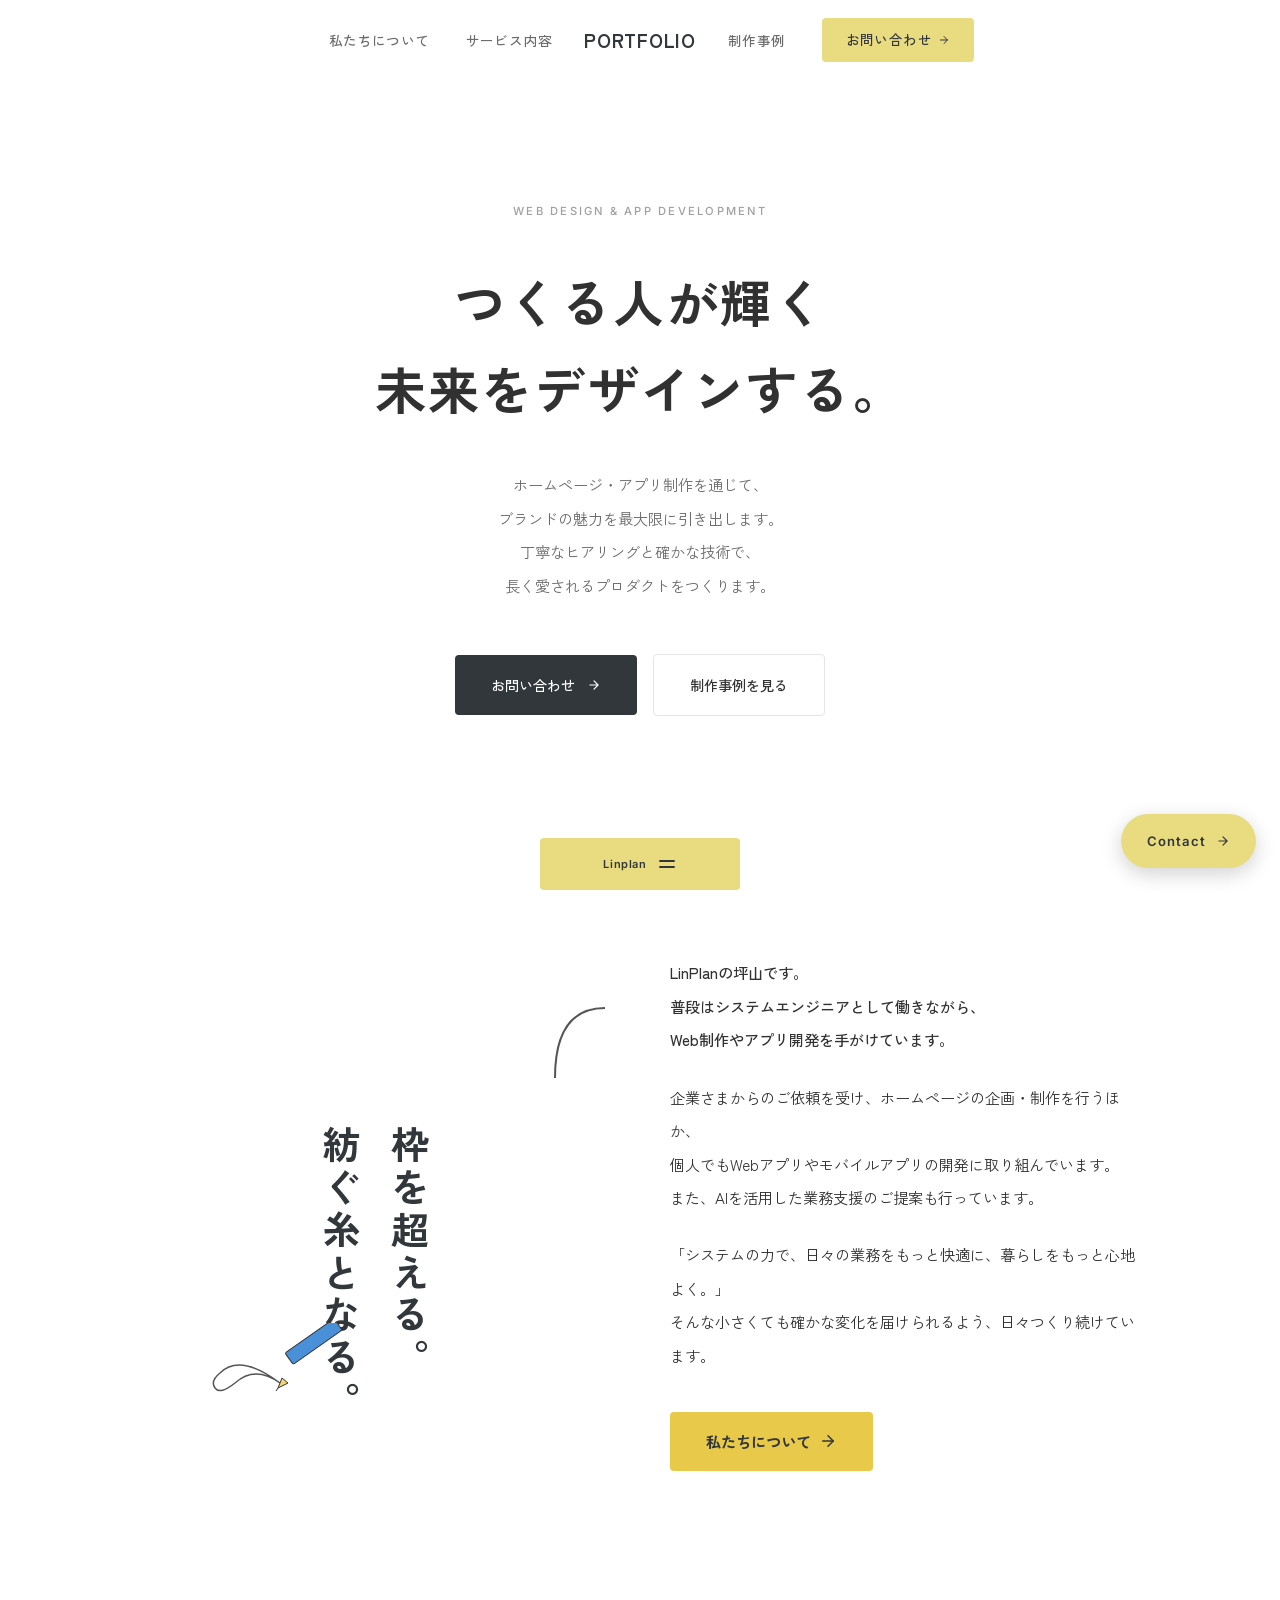
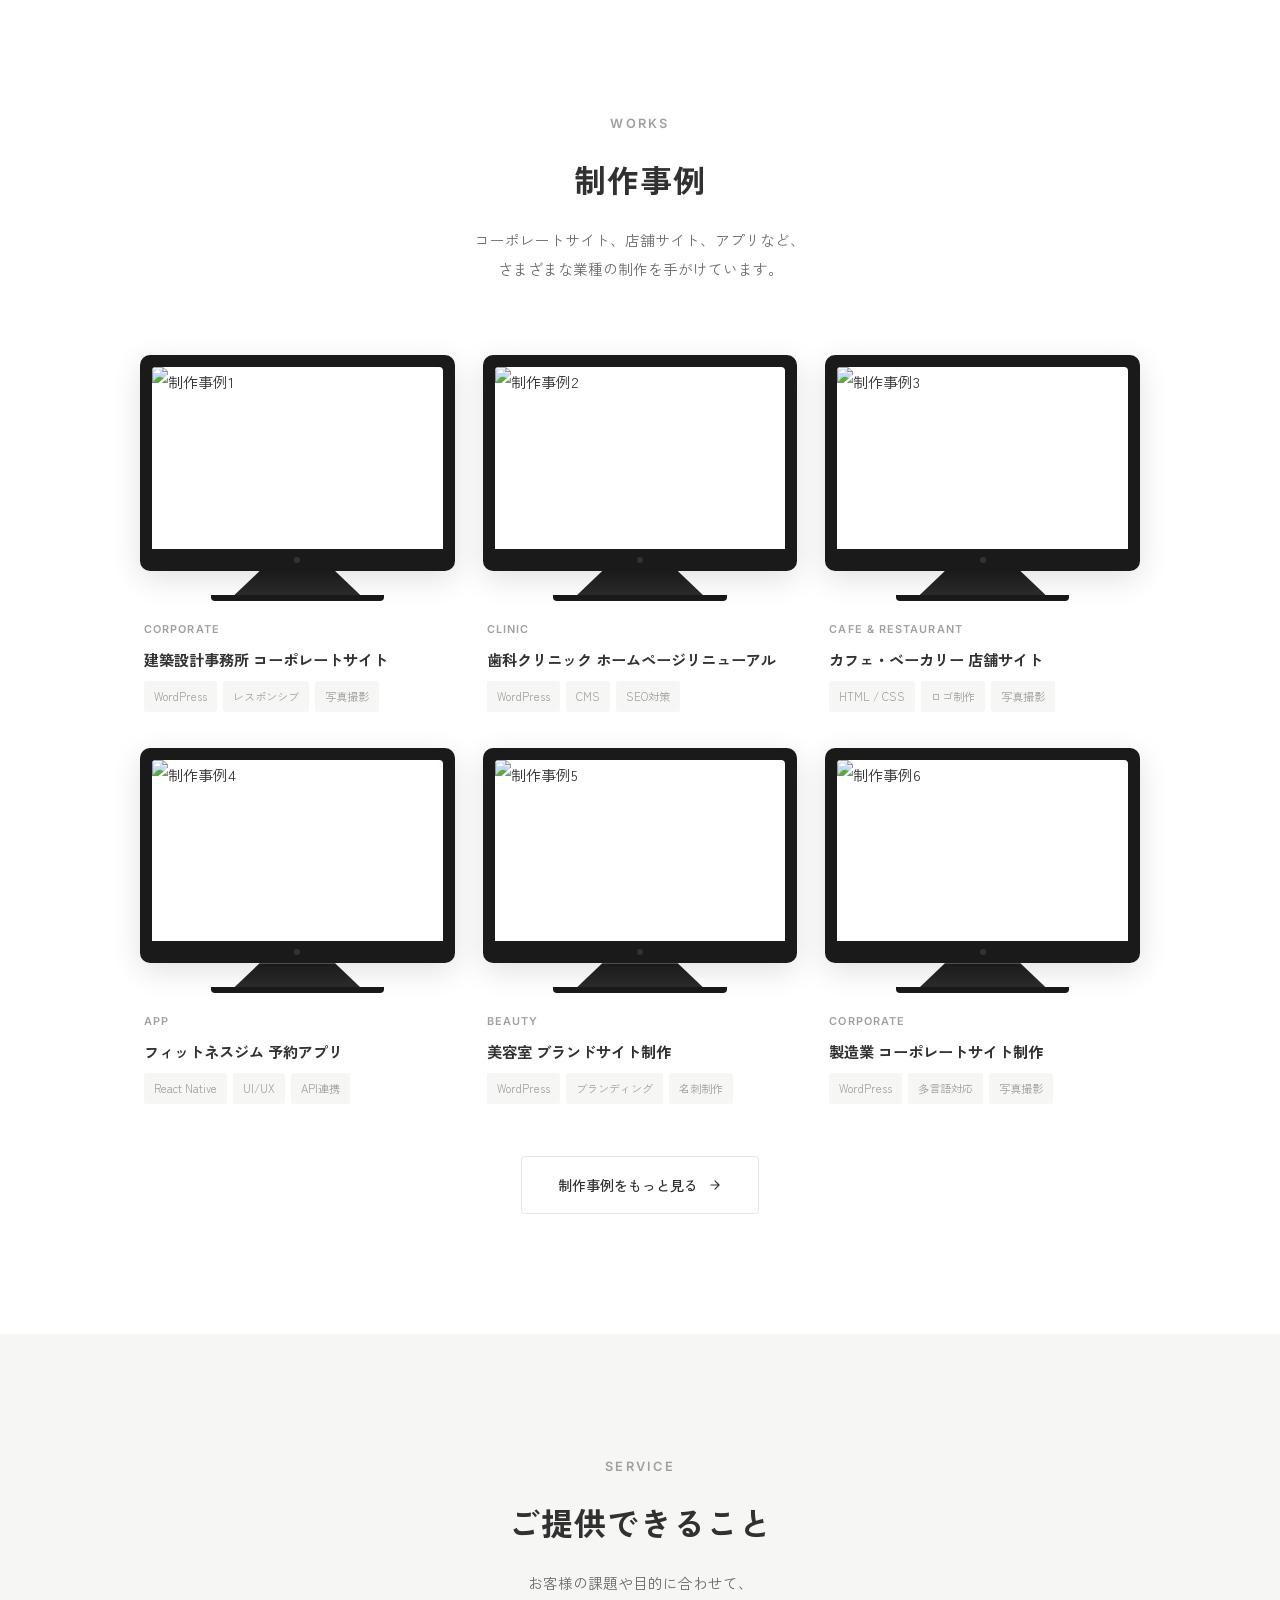
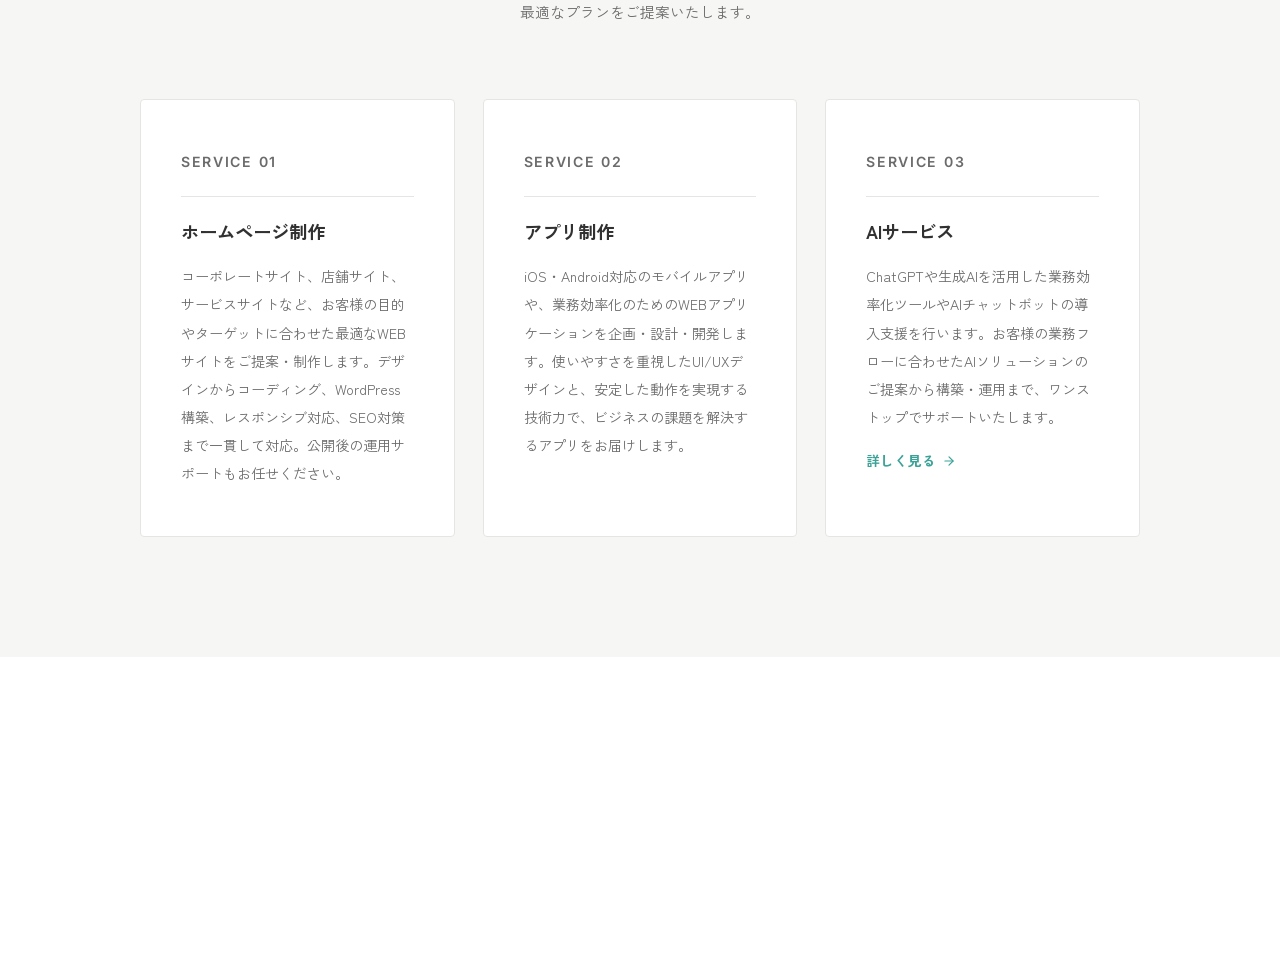
==== index.html @ 38e60b11 "Contactセクション関連修正" ====
<!DOCTYPE html>
<html lang="ja">
<head>
<meta charset="UTF-8">
<meta name="viewport" content="width=device-width, initial-scale=1.0">
<title>PORTFOLIO | ホームページ・アプリ制作</title>

<meta name="description" content="ホームページ・アプリ制作を通じて、ブランドの魅力を最大限に引き出します。丁寧なヒアリングと確かなデザインで、長く愛されるサイトをつくります。">
<meta name="keywords" content="ホームページ制作, アプリ制作, WEBデザイン, WordPress, コーポレートサイト, レスポンシブ, SEO対策">
<meta name="author" content="Your Name">
<meta name="robots" content="index, follow">
<link rel="canonical" href="https://example.com/">

<meta property="og:type" content="website">
<meta property="og:title" content="PORTFOLIO | ホームページ・アプリ制作">
<meta property="og:description" content="丁寧なヒアリングと確かなデザインで、長く愛されるサイトをつくります。">
<meta property="og:url" content="https://example.com/">
<meta property="og:site_name" content="PORTFOLIO">
<meta property="og:locale" content="ja_JP">

<meta name="twitter:card" content="summary_large_image">
<meta name="twitter:title" content="PORTFOLIO | ホームページ・アプリ制作">
<meta name="twitter:description" content="丁寧なヒアリングと確かなデザインで、長く愛されるサイトをつくります。">

<link rel="preconnect" href="https://fonts.googleapis.com">
<link rel="preconnect" href="https://fonts.gstatic.com" crossorigin>
<link href="https://fonts.googleapis.com/css2?family=Zen+Kaku+Gothic+New:wght@300;400;500;700&family=Noto+Sans+JP:wght@300;400;500;700&family=Inter:wght@300;400;500;600&display=swap" rel="stylesheet">

<script type="application/ld+json">
{
  "@context": "https://schema.org",
  "@type": "ProfessionalService",
  "name": "PORTFOLIO",
  "description": "ホームページ・アプリ制作を通じて、ブランドの魅力を最大限に引き出します。",
  "url": "https://example.com/",
  "address": { "@type": "PostalAddress", "addressLocality": "渋谷区", "addressRegion": "東京都", "addressCountry": "JP" },
  "serviceType": ["ホームページ制作", "アプリ制作", "WEBデザイン", "WordPress構築", "SEO対策"],
  "areaServed": "JP"
}
</script>

<style>
  :root {
    --white: #ffffff;
    --bg: #ffffff;
    --bg-gray: #f6f6f4;
    --text: #313131;
    --text-light: #6b6b6b;
    --text-muted: #a0a0a0;
    --dark: #32373c;
    --accent: #3ba297;
    --border: #e5e5e3;
    --font: 'Zen Kaku Gothic New', "游ゴシック", "Yu Gothic", "游ゴシック体", "YuGothic", "ヒラギノ角ゴ Pro W3", "Hiragino Kaku Gothic Pro", "メイリオ", "Meiryo", "ＭＳ Ｐゴシック", "MS PGothic", Arial, serif;
    --font-en: 'Inter', sans-serif;
    --ease: cubic-bezier(0.16, 1, 0.3, 1);
    --container: 1080px;
  }

  *, *::before, *::after { margin: 0; padding: 0; box-sizing: border-box; }
  html { scroll-behavior: smooth; -webkit-font-smoothing: antialiased; }
  body { font-family: var(--font); background: var(--bg); color: var(--text); line-height: 2; font-weight: 400; font-size: 15px; overflow-x: hidden; }
  img { max-width: 100%; display: block; }
  a { color: inherit; text-decoration: none; }
  ::selection { background: var(--dark); color: #fff; }

  .container { max-width: var(--container); margin: 0 auto; padding: 0 40px; }

  /* ============ NAV (bluefarm: centered logo) ============ */
  .nav {
    position: fixed; top: 0; left: 0; right: 0; z-index: 100;
    background: rgba(255,255,255,0);
    transition: background .4s var(--ease), box-shadow .4s var(--ease);
  }
  .nav.scrolled {
    background: rgba(255,255,255,0.95);
    backdrop-filter: blur(10px);
    box-shadow: 0 1px 0 var(--border);
  }
  .nav-inner {
    max-width: var(--container);
    margin: 0 auto; padding: 0 40px;
    height: 80px;
    display: grid; grid-template-columns: 1fr auto 1fr;
    align-items: center;
  }
  .nav-links-left, .nav-links-right {
    list-style: none; display: flex; align-items: center; gap: 36px;
  }
  .nav-links-left { justify-content: flex-end; }
  .nav-links-right { justify-content: flex-start; }
  .nav-links-left a, .nav-links-right a {
    font-size: .85rem; font-weight: 500; color: var(--text-light);
    letter-spacing: .03em; transition: color .3s;
  }
  .nav-links-left a:hover, .nav-links-right a:hover { color: var(--text); }
  .nav-logo {
    font-weight: 700; font-size: 1.2rem; letter-spacing: .04em;
    text-align: center; padding: 0 32px; color: var(--dark);
  }
  .nav-contact-link {
    display: inline-flex; align-items: center; gap: 6px;
    padding: 8px 24px;
    background: #E8DB80;
    color: var(--dark) !important;
    border-radius: 4px;
    font-size: .82rem; font-weight: 500;
    transition: opacity .3s;
  }
  .nav-contact-link:hover { opacity: .8; color: var(--dark) !important; }

  .hamburger { display: none; width: 28px; height: 20px; position: relative; cursor: pointer; background: none; border: none; }
  .hamburger span { position: absolute; left: 0; right: 0; height: 2px; background: var(--text); border-radius: 2px; transition: all .3s var(--ease); }
  .hamburger span:nth-child(1) { top: 2px; }
  .hamburger span:nth-child(2) { top: 50%; transform: translateY(-50%); }
  .hamburger span:nth-child(3) { bottom: 2px; }

  .mobile-menu {
    position: fixed; inset: 0; background: rgba(255,255,255,0.98);
    backdrop-filter: blur(10px);
    z-index: 150; display: flex; align-items: center; justify-content: center;
    opacity: 0; pointer-events: none; transition: opacity .35s var(--ease);
  }
  .mobile-menu.open { opacity: 1; pointer-events: all; }
  .mobile-menu ul { list-style: none; text-align: center; display: flex; flex-direction: column; gap: 28px; }
  .mobile-menu a { font-size: 1.1rem; font-weight: 500; color: var(--text); letter-spacing: .03em; }
  .mobile-menu-close { position: absolute; top: 22px; right: 28px; background: none; border: none; font-size: 2rem; color: var(--text); cursor: pointer; }

  /* ============ HERO (bluefarm: large, centered, minimal) ============ */
  .hero {
    padding: 200px 0 120px;
    text-align: center;
    position: relative;
  }
  .hero-en {
    font-family: var(--font-en);
    font-size: .7rem;
    font-weight: 500;
    letter-spacing: .2em;
    text-transform: uppercase;
    color: var(--text-muted);
    margin-bottom: 36px;
  }
  .hero-title {
    font-size: clamp(2rem, 4.5vw, 3.2rem);
    font-weight: 700;
    line-height: 1.7;
    letter-spacing: .04em;
    margin-bottom: 36px;
  }
  .hero-sub {
    font-size: .95rem;
    line-height: 2.2;
    color: var(--text-light);
    max-width: 520px;
    margin: 0 auto 52px;
  }
  .hero-actions { display: flex; align-items: center; justify-content: center; gap: 16px; flex-wrap: wrap; }

  /* ============ BUTTONS (bluefarm: dark, square, arrow) ============ */
  .btn-dark {
    display: inline-flex; align-items: center; gap: 12px;
    padding: 16px 36px;
    background: var(--dark);
    color: #fff;
    border-radius: 4px;
    font-size: .88rem; font-weight: 500;
    transition: opacity .3s, transform .3s;
  }
  .btn-dark:hover { opacity: .85; transform: translateY(-1px); }
  .btn-dark svg { width: 14px; height: 14px; transition: transform .3s; }
  .btn-dark:hover svg { transform: translateX(3px); }
  .btn-outline {
    display: inline-flex; align-items: center; gap: 12px;
    padding: 16px 36px;
    background: transparent;
    border: 1px solid var(--border);
    color: var(--text);
    border-radius: 4px;
    font-size: .88rem; font-weight: 500;
    transition: border-color .3s, color .3s;
  }
  .btn-outline:hover { border-color: var(--text); }

  /* ============ NUMBERS ============ */
  .numbers {
    padding: 56px 0;
    border-top: 1px solid var(--border);
    border-bottom: 1px solid var(--border);
  }
  .numbers-inner {
    display: grid; grid-template-columns: repeat(3, 1fr);
    text-align: center; gap: 20px;
  }
  .number-item strong {
    display: block;
    font-size: 2.6rem; font-weight: 700;
    color: var(--dark);
    line-height: 1.2;
    font-family: var(--font-en);
  }
  .number-item span {
    font-size: .82rem; color: var(--text-muted);
    margin-top: 6px; display: block;
  }

  /* ============ SECTION COMMON (bluefarm: large en label) ============ */
  .section { padding: 120px 0; }
  .section-gray { background: var(--bg-gray); }
  .section-head { margin-bottom: 72px; }
  .section-head--center { text-align: center; }
  .section-en {
    font-family: var(--font-en);
    font-size: clamp(.7rem, 1.2vw, .8rem);
    font-weight: 600;
    letter-spacing: .18em;
    text-transform: uppercase;
    color: var(--text-muted);
    margin-bottom: 16px;
  }
  .section-title {
    font-size: clamp(1.5rem, 3vw, 2rem);
    font-weight: 700;
    line-height: 1.7;
    letter-spacing: .03em;
  }
  .section-desc {
    margin-top: 18px;
    color: var(--text-light);
    font-size: .92rem;
    line-height: 2;
    max-width: 540px;
  }
  .section-head--center .section-desc { margin-left: auto; margin-right: auto; }

  /* ============ ABOUT (bluefarm style) ============ */
  .about-grid {
    display: grid;
    grid-template-columns: 1fr 1fr;
    gap: 60px;
    align-items: center;
  }
  .about-visual {
    position: relative;
    display: flex;
    align-items: flex-end;
    justify-content: center;
    min-height: 420px;
  }
  .about-vertical-text {
    writing-mode: vertical-rl;
    font-size: 2.4rem;
    font-weight: 700;
    line-height: 1.8;
    letter-spacing: .12em;
    color: var(--dark);
  }
  .about-pencil-img {
    position: absolute;
    bottom: 20px;
    left: 60px;
    width: 160px;
    height: auto;
  }
  .about-bracket {
    position: absolute;
    top: 0;
    right: 0;
    width: 60px;
    height: 80px;
  }
  .about-text-block {}
  .about-text-block p {
    font-size: .95rem;
    line-height: 2.2;
    color: var(--text);
    margin-bottom: 24px;
  }
  .about-text-block p:first-child {
    font-weight: 500;
  }
  .about-btn {
    display: inline-flex;
    align-items: center;
    gap: 8px;
    margin-top: 16px;
    padding: 14px 36px;
    background: #e8c94a;
    color: var(--dark);
    font-size: .95rem;
    font-weight: 600;
    border-radius: 4px;
    text-decoration: none;
    transition: opacity .3s;
  }
  .about-btn:hover { opacity: .8; }
  .about-btn svg { transition: transform .3s; }
  .about-btn:hover svg { transform: translateX(4px); }
  @media (max-width: 768px) {
    .about-grid {
      grid-template-columns: 1fr;
      gap: 40px;
    }
    .about-visual {
      min-height: 320px;
      justify-content: center;
    }
    .about-vertical-text {
      font-size: 1.8rem;
    }
  }

  /* ============ SERVICE (bluefarm: 3-col, minimal card) ============ */
  .service-grid {
    display: grid;
    grid-template-columns: repeat(3, 1fr);
    gap: 28px;
  }
  .service-card {
    background: var(--white);
    border: 1px solid var(--border);
    border-radius: 4px;
    padding: 48px 40px;
    transition: transform .4s var(--ease), box-shadow .4s var(--ease);
  }
  .service-card:hover {
    transform: translateY(-4px);
    box-shadow: 0 12px 36px rgba(0,0,0,.05);
  }
  .service-num {
    font-family: var(--font-en);
    font-size: .7rem;
    font-weight: 600;
    letter-spacing: .12em;
    color: var(--text-muted);
    margin-bottom: 20px;
    padding-bottom: 20px;
    border-bottom: 1px solid var(--border);
  }
  .service-card h3 {
    font-size: 1.15rem;
    font-weight: 700;
    margin-bottom: 16px;
    line-height: 1.6;
  }
  .service-card p {
    font-size: .88rem;
    line-height: 2;
    color: var(--text-light);
  }

  /* ============ WORKS (monitor style) ============ */
  .works-grid {
    display: grid;
    grid-template-columns: repeat(3, 1fr);
    gap: 36px 28px;
  }
  .work-card {
    cursor: pointer;
    transition: transform .5s var(--ease);
  }
  .work-card:hover {
    transform: translateY(-4px);
  }

  /* --- Monitor Frame --- */
  .monitor {
    position: relative;
    background: #1a1a1a;
    border-radius: 10px;
    padding: 12px 12px 0 12px;
    box-shadow: 0 8px 30px rgba(0,0,0,.12);
  }
  .monitor-screen {
    width: 100%;
    aspect-ratio: 16/10;
    overflow-y: auto;
    overflow-x: hidden;
    background: #fff;
    border-radius: 4px 4px 0 0;
  }
  .monitor-screen::-webkit-scrollbar {
    width: 5px;
  }
  .monitor-screen::-webkit-scrollbar-track {
    background: #f1f1f1;
  }
  .monitor-screen::-webkit-scrollbar-thumb {
    background: #ccc;
    border-radius: 3px;
  }
  .monitor-screen::-webkit-scrollbar-thumb:hover {
    background: #aaa;
  }
  .monitor-screen img {
    width: 100%;
    display: block;
  }
  .monitor-chin {
    height: 22px;
    display: flex;
    align-items: center;
    justify-content: center;
  }
  .monitor-chin-dot {
    width: 6px;
    height: 6px;
    border-radius: 50%;
    background: #333;
  }
  .monitor-stand {
    width: 40%;
    height: 24px;
    margin: 0 auto;
    background: linear-gradient(to bottom, #1a1a1a, #2a2a2a);
    clip-path: polygon(20% 0%, 80% 0%, 100% 100%, 0% 100%);
  }
  .monitor-base {
    width: 55%;
    height: 6px;
    margin: 0 auto;
    background: #1a1a1a;
    border-radius: 0 0 4px 4px;
  }

  /* --- Work Info (below monitor) --- */
  .work-info { padding: 18px 4px 0; }
  .work-category {
    font-size: .68rem; font-weight: 600;
    color: var(--text-muted);
    text-transform: uppercase;
    letter-spacing: .1em;
    margin-bottom: 6px;
    font-family: var(--font-en);
  }
  .work-name {
    font-size: .95rem;
    font-weight: 700;
    line-height: 1.6;
    margin-bottom: 10px;
  }
  .work-tags { display: flex; flex-wrap: wrap; gap: 6px; }
  .work-tag {
    font-size: .7rem;
    color: var(--text-muted);
    background: var(--bg-gray);
    padding: 4px 10px;
    border-radius: 3px;
  }
  .works-more {
    text-align: center;
    margin-top: 52px;
  }
  .works-more a {
    display: inline-flex; align-items: center; gap: 10px;
    padding: 14px 36px;
    border: 1px solid var(--border);
    border-radius: 4px;
    font-size: .88rem; font-weight: 500;
    color: var(--text);
    transition: all .3s;
  }
  .works-more a:hover { border-color: var(--dark); background: var(--dark); color: #fff; }
  .works-more a svg { transition: transform .3s; }
  .works-more a:hover svg { transform: translateX(4px); }
  @media (max-width: 768px) {
    .works-grid { grid-template-columns: 1fr; max-width: 400px; margin: 0 auto; }
  }

  /* ============ FOOTER (expanding panel — zeroten style) ============ */
  .footer-wrapper {
    position: fixed;
    bottom: 10px;
    left: 10px;
    right: 10px;
    z-index: 8000;
    clip-path: inset(calc(100% - 52px) calc(50% - 100px) 0px round 4px);
    transition: clip-path 0.4s cubic-bezier(0.77, 0, 0.175, 1);
  }
  .footer-wrapper.open,
  .footer-wrapper.auto_open {
    clip-path: inset(0px round 7px);
  }

  .footer-panel {
    background: #E8DB80;
    color: var(--text);
    border-radius: 7px;
    padding: 48px 40px 72px;
    text-align: center;
    position: relative;
  }

  .footer-logo {
    font-size: 1.1rem; font-weight: 700;
    color: var(--dark);
    letter-spacing: .04em;
    margin-bottom: 24px;
  }
  .footer-nav {
    list-style: none;
    display: flex; justify-content: center; flex-wrap: wrap; gap: 28px;
    margin-bottom: 24px;
  }
  .footer-nav a {
    font-size: .82rem; color: rgba(50,55,60,0.65);
    transition: color .3s;
  }
  .footer-nav a:hover { color: var(--dark); }
  .footer-address {
    font-size: .78rem;
    color: rgba(50,55,60,0.5);
    margin-bottom: 20px;
    font-style: normal;
  }
  .footer-copy {
    font-size: .72rem;
    color: rgba(50,55,60,0.5);
    padding-top: 20px;
    border-top: 1px solid rgba(50,55,60,0.15);
  }

  /* Centered toggle button at bottom — visible through clip-path when closed */
  .footer-toggle {
    position: absolute;
    bottom: 0;
    left: 50%;
    transform: translateX(-50%);
    width: 200px;
    height: 52px;
    display: flex;
    align-items: center;
    justify-content: center;
    gap: 10px;
    cursor: pointer;
    background: none;
    border: none;
    padding: 0;
    z-index: 2;
  }
  .footer-toggle-label {
    font-family: var(--font-en);
    font-size: 11px;
    font-weight: 600;
    color: var(--dark);
    letter-spacing: 0.06em;
  }
  .footer-toggle-lines {
    display: flex;
    flex-direction: column;
    align-items: center;
    justify-content: center;
    gap: 4px;
    width: 20px;
    height: 20px;
  }
  .footer-toggle-lines span {
    display: block;
    width: 16px;
    height: 2px;
    background: var(--dark);
    border-radius: 1px;
    transition: transform 0.3s var(--ease), opacity 0.3s var(--ease);
  }
  /* Change label & icon when open */
  .footer-wrapper.open .footer-toggle-open,
  .footer-wrapper.auto_open .footer-toggle-open { display: none; }
  .footer-toggle-close { display: none; }
  .footer-wrapper.open .footer-toggle-close,
  .footer-wrapper.auto_open .footer-toggle-close { display: inline; }
  .footer-wrapper.open .footer-toggle-lines span:nth-child(1),
  .footer-wrapper.auto_open .footer-toggle-lines span:nth-child(1) {
    transform: rotate(45deg) translate(2px, 2px);
  }
  .footer-wrapper.open .footer-toggle-lines span:nth-child(2),
  .footer-wrapper.auto_open .footer-toggle-lines span:nth-child(2) {
    transform: rotate(-45deg) translate(2px, -2px);
  }

  /* Backdrop overlay */
  .footer-backdrop {
    position: fixed;
    inset: 0;
    background: rgba(255,255,255,0.4);
    backdrop-filter: blur(10px);
    z-index: 7999;
    opacity: 0;
    pointer-events: none;
    transition: opacity 0.2s cubic-bezier(0.33, 1, 0.68, 1);
  }
  .footer-backdrop.active {
    opacity: 1;
    pointer-events: auto;
  }

  .footer-spacer {
    height: 300px;
  }

  /* ============ REVEAL ============ */
  .reveal { opacity: 0; transform: translateY(28px); transition: opacity .7s var(--ease), transform .7s var(--ease); }
  .reveal.visible { opacity: 1; transform: none; }

  /* ============ PALETTES ============ */
  .palette-1 { background: linear-gradient(135deg, #e8ddd3 0%, #d4c5b3 100%); }
  .palette-2 { background: linear-gradient(135deg, #c9d8e0 0%, #a8bcc8 100%); }
  .palette-3 { background: linear-gradient(135deg, #d5ddd3 0%, #b8c8b0 100%); }
  .palette-4 { background: linear-gradient(135deg, #e0d5d8 0%, #c8b0b8 100%); }
  .palette-5 { background: linear-gradient(135deg, #ddd8c9 0%, #c8c0a0 100%); }
  .palette-6 { background: linear-gradient(135deg, #d3dee8 0%, #b0c0d4 100%); }

  /* ============ RESPONSIVE ============ */
  /* ============ FLOATING CONTACT BUTTON (bottom-right) ============ */
  .fab-contact {
    position: fixed;
    bottom: 32px;
    right: 24px;
    z-index: 8500;
    display: inline-flex;
    align-items: center;
    gap: 10px;
    padding: 14px 26px;
    background: #E8DB80;
    color: var(--dark) !important;
    font-family: var(--font-en);
    font-size: .82rem;
    font-weight: 600;
    letter-spacing: .08em;
    border-radius: 100px;
    box-shadow: 0 6px 20px rgba(0, 0, 0, 0.18);
    transition: transform .3s var(--ease), opacity .3s var(--ease), box-shadow .3s var(--ease);
  }
  .fab-contact:hover {
    transform: translateY(-3px);
    box-shadow: 0 10px 28px rgba(0, 0, 0, 0.24);
    color: var(--dark) !important;
  }
  .fab-contact svg { transition: transform .3s var(--ease); }
  .fab-contact:hover svg { transform: translateX(3px); }

  /* 既存フッターパネル展開中は非表示 */
  .footer-wrapper.open ~ .fab-contact,
  .footer-wrapper.auto_open ~ .fab-contact {
    opacity: 0;
    pointer-events: none;
    transform: translateY(20px);
  }

  @media (max-width: 900px) {
    .container { padding: 0 24px; }
    .nav-inner { display: flex; justify-content: space-between; padding: 0 24px; }
    .nav-links-left, .nav-links-right { display: none; }
    .hamburger { display: block; }
    .hero { padding: 160px 0 80px; }
    .section { padding: 80px 0; }
    .about-grid { grid-template-columns: 1fr; gap: 40px; }
    .about-visual { max-height: 300px; }
    .service-grid { grid-template-columns: 1fr; }
    .works-grid { grid-template-columns: 1fr; }
  }
  @media (max-width: 600px) {
    .hero-actions { flex-direction: column; }
    .numbers-inner { grid-template-columns: 1fr; gap: 20px; }
    .footer-nav { flex-direction: column; gap: 16px; }
    .footer-panel { padding: 36px 24px 64px; }
    .footer-spacer { height: 200px; }
    .footer-wrapper {
      clip-path: inset(calc(100% - 48px) calc(50% - 80px) 0px round 4px);
    }
    .footer-toggle { width: 160px; height: 48px; }
    .fab-contact {
      bottom: 76px;
      right: 16px;
      padding: 12px 20px;
      font-size: .78rem;
    }
  }
</style>
</head>
<body>

<!-- ========== NAV ========== -->
<nav class="nav" id="nav" role="navigation" aria-label="メインナビゲーション">
  <div class="nav-inner">
    <ul class="nav-links-left">
      <li><a href="#about">私たちについて</a></li>
      <li><a href="#service">サービス内容</a></li>
    </ul>
    <a href="#" class="nav-logo">PORTFOLIO</a>
    <ul class="nav-links-right">
      <li><a href="#works">制作事例</a></li>
      <li><a href="contact.html" class="nav-contact-link">お問い合わせ
        <svg width="12" height="12" fill="none" stroke="currentColor" stroke-width="2" stroke-linecap="round" stroke-linejoin="round" viewBox="0 0 24 24"><path d="M5 12h14M12 5l7 7-7 7"/></svg>
      </a></li>
    </ul>
    <button class="hamburger" id="hamburger" onclick="toggleMenu()" aria-label="メニューを開く" aria-expanded="false">
      <span></span><span></span><span></span>
    </button>
  </div>
</nav>

<div class="mobile-menu" id="mobileMenu" role="dialog" aria-label="モバイルメニュー">
  <button class="mobile-menu-close" onclick="toggleMenu()" aria-label="メニューを閉じる">&times;</button>
  <ul>
    <li><a href="#about" onclick="toggleMenu()">私たちについて</a></li>
    <li><a href="#service" onclick="toggleMenu()">サービス内容</a></li>
    <li><a href="#works" onclick="toggleMenu()">制作事例</a></li>
    <li><a href="contact.html" onclick="toggleMenu()">お問い合わせ</a></li>
  </ul>
</div>

<!-- ========== HERO ========== -->
<section class="hero" id="top">
  <div class="container">
    <p class="hero-en reveal">Web Design &amp; App Development</p>
    <h1 class="hero-title reveal">
      つくる人が輝く<br>未来をデザインする。
    </h1>
    <p class="hero-sub reveal">
      ホームページ・アプリ制作を通じて、<br>
      ブランドの魅力を最大限に引き出します。<br>
      丁寧なヒアリングと確かな技術で、<br>
      長く愛されるプロダクトをつくります。
    </p>
    <div class="hero-actions reveal">
      <a href="contact.html" class="btn-dark">
        お問い合わせ
        <svg fill="none" stroke="currentColor" stroke-width="2" stroke-linecap="round" stroke-linejoin="round" viewBox="0 0 24 24"><path d="M5 12h14M12 5l7 7-7 7"/></svg>
      </a>
      <a href="#works" class="btn-outline">制作事例を見る</a>
    </div>
  </div>
</section>


<!-- ========== ABOUT ========== -->
<section class="section" id="about">
  <div class="container">
    <div class="about-grid">
      <!-- 左側：縦書きテキスト＋鉛筆イラスト -->
      <div class="about-visual reveal">
        <!-- 右上の括弧 -->
        <svg class="about-bracket" viewBox="0 0 60 80" fill="none" stroke="#555" stroke-width="2">
          <path d="M5 75 Q5 5 55 5"/>
        </svg>
        <!-- 縦書きキャッチコピー -->
        <div class="about-vertical-text">
          枠を超える。<br>紡ぐ糸となる。
        </div>
        <!-- 鉛筆イラスト（仮SVG） -->
        <svg class="about-pencil-img" viewBox="0 0 160 80" fill="none" xmlns="http://www.w3.org/2000/svg">
          <path d="M80 60 Q40 30 20 50 Q10 58 15 65 Q20 72 35 60 Q55 42 80 60Z" stroke="#555" stroke-width="1.5" fill="none"/>
          <rect x="85" y="30" width="60" height="14" rx="2" transform="rotate(-35 85 30)" fill="#4a90d9" stroke="#333" stroke-width="1"/>
          <polygon points="82,55 78,65 88,60" fill="#f5d76e" stroke="#333" stroke-width="1"/>
          <line x1="78" y1="65" x2="76" y2="68" stroke="#333" stroke-width="1"/>
        </svg>
      </div>

      <!-- 右側：テキストコンテンツ -->
      <div class="about-text-block reveal">
        <p>LinPlanの坪山です。<br>普段はシステムエンジニアとして働きながら、<br>Web制作やアプリ開発を手がけています。</p>
        <p>企業さまからのご依頼を受け、ホームページの企画・制作を行うほか、<br>個人でもWebアプリやモバイルアプリの開発に取り組んでいます。<br>また、AIを活用した業務支援のご提案も行っています。</p>
        <p>「システムの力で、日々の業務をもっと快適に、暮らしをもっと心地よく。」<br>そんな小さくても確かな変化を届けられるよう、日々つくり続けています。</p>
        <a href="#" class="about-btn">
          私たちについて
          <svg width="18" height="18" viewBox="0 0 24 24" fill="none" stroke="currentColor" stroke-width="2" stroke-linecap="round" stroke-linejoin="round"><path d="M5 12h14"/><path d="M12 5l7 7-7 7"/></svg>
        </a>
      </div>
    </div>
  </div>
</section>

<!-- ========== WORKS ========== -->
<section class="section" id="works">
  <div class="container">
    <div class="section-head section-head--center reveal">
      <p class="section-en">Works</p>
      <h2 class="section-title">制作事例</h2>
      <p class="section-desc">コーポレートサイト、店舗サイト、アプリなど、<br>さまざまな業種の制作を手がけています。</p>
    </div>

    <div class="works-grid">
      <article class="work-card reveal">
        <div class="monitor">
          <div class="monitor-screen">
            <img src="https://placehold.co/800x1800/e8f0fe/4a90d9?text=Site+1%0AScroll+%E2%86%93" alt="制作事例1">
          </div>
          <div class="monitor-chin"><span class="monitor-chin-dot"></span></div>
        </div>
        <div class="monitor-stand"></div>
        <div class="monitor-base"></div>
        <div class="work-info">
          <p class="work-category">Corporate</p>
          <h3 class="work-name">建築設計事務所 コーポレートサイト</h3>
          <div class="work-tags"><span class="work-tag">WordPress</span><span class="work-tag">レスポンシブ</span><span class="work-tag">写真撮影</span></div>
        </div>
      </article>

      <article class="work-card reveal">
        <div class="monitor">
          <div class="monitor-screen">
            <img src="https://placehold.co/800x1800/fef3e0/e67e22?text=Site+2%0AScroll+%E2%86%93" alt="制作事例2">
          </div>
          <div class="monitor-chin"><span class="monitor-chin-dot"></span></div>
        </div>
        <div class="monitor-stand"></div>
        <div class="monitor-base"></div>
        <div class="work-info">
          <p class="work-category">Clinic</p>
          <h3 class="work-name">歯科クリニック ホームページリニューアル</h3>
          <div class="work-tags"><span class="work-tag">WordPress</span><span class="work-tag">CMS</span><span class="work-tag">SEO対策</span></div>
        </div>
      </article>

      <article class="work-card reveal">
        <div class="monitor">
          <div class="monitor-screen">
            <img src="https://placehold.co/800x1800/e8f5e9/2e7d32?text=Site+3%0AScroll+%E2%86%93" alt="制作事例3">
          </div>
          <div class="monitor-chin"><span class="monitor-chin-dot"></span></div>
        </div>
        <div class="monitor-stand"></div>
        <div class="monitor-base"></div>
        <div class="work-info">
          <p class="work-category">Cafe &amp; Restaurant</p>
          <h3 class="work-name">カフェ・ベーカリー 店舗サイト</h3>
          <div class="work-tags"><span class="work-tag">HTML / CSS</span><span class="work-tag">ロゴ制作</span><span class="work-tag">写真撮影</span></div>
        </div>
      </article>

      <article class="work-card reveal">
        <div class="monitor">
          <div class="monitor-screen">
            <img src="https://placehold.co/800x1800/fce4ec/c62828?text=Site+4%0AScroll+%E2%86%93" alt="制作事例4">
          </div>
          <div class="monitor-chin"><span class="monitor-chin-dot"></span></div>
        </div>
        <div class="monitor-stand"></div>
        <div class="monitor-base"></div>
        <div class="work-info">
          <p class="work-category">App</p>
          <h3 class="work-name">フィットネスジム 予約アプリ</h3>
          <div class="work-tags"><span class="work-tag">React Native</span><span class="work-tag">UI/UX</span><span class="work-tag">API連携</span></div>
        </div>
      </article>

      <article class="work-card reveal">
        <div class="monitor">
          <div class="monitor-screen">
            <img src="https://placehold.co/800x1800/f3e5f5/7b1fa2?text=Site+5%0AScroll+%E2%86%93" alt="制作事例5">
          </div>
          <div class="monitor-chin"><span class="monitor-chin-dot"></span></div>
        </div>
        <div class="monitor-stand"></div>
        <div class="monitor-base"></div>
        <div class="work-info">
          <p class="work-category">Beauty</p>
          <h3 class="work-name">美容室 ブランドサイト制作</h3>
          <div class="work-tags"><span class="work-tag">WordPress</span><span class="work-tag">ブランディング</span><span class="work-tag">名刺制作</span></div>
        </div>
      </article>

      <article class="work-card reveal">
        <div class="monitor">
          <div class="monitor-screen">
            <img src="https://placehold.co/800x1800/e0f2f1/00695c?text=Site+6%0AScroll+%E2%86%93" alt="制作事例6">
          </div>
          <div class="monitor-chin"><span class="monitor-chin-dot"></span></div>
        </div>
        <div class="monitor-stand"></div>
        <div class="monitor-base"></div>
        <div class="work-info">
          <p class="work-category">Corporate</p>
          <h3 class="work-name">製造業 コーポレートサイト制作</h3>
          <div class="work-tags"><span class="work-tag">WordPress</span><span class="work-tag">多言語対応</span><span class="work-tag">写真撮影</span></div>
        </div>
      </article>
    </div>

    <div class="works-more reveal">
      <a href="#">
        制作事例をもっと見る
        <svg width="14" height="14" fill="none" stroke="currentColor" stroke-width="2" stroke-linecap="round" stroke-linejoin="round" viewBox="0 0 24 24"><path d="M5 12h14M12 5l7 7-7 7"/></svg>
      </a>
    </div>
  </div>
</section>

<!-- ========== SERVICE ========== -->
<section class="section section-gray" id="service">
  <div class="container">
    <div class="section-head section-head--center reveal">
      <p class="section-en">Service</p>
      <h2 class="section-title">ご提供できること</h2>
      <p class="section-desc">お客様の課題や目的に合わせて、<br>最適なプランをご提案いたします。</p>
    </div>

    <div class="service-grid">
      <div class="service-card reveal">
        <p class="service-num">SERVICE 01</p>
        <h3>ホームページ制作</h3>
        <p>コーポレートサイト、店舗サイト、サービスサイトなど、お客様の目的やターゲットに合わせた最適なWEBサイトをご提案・制作します。デザインからコーディング、WordPress構築、レスポンシブ対応、SEO対策まで一貫して対応。公開後の運用サポートもお任せください。</p>
      </div>
      <div class="service-card reveal">
        <p class="service-num">SERVICE 02</p>
        <h3>アプリ制作</h3>
        <p>iOS・Android対応のモバイルアプリや、業務効率化のためのWEBアプリケーションを企画・設計・開発します。使いやすさを重視したUI/UXデザインと、安定した動作を実現する技術力で、ビジネスの課題を解決するアプリをお届けします。</p>
      </div>
      <div class="service-card reveal">
        <p class="service-num">SERVICE 03</p>
        <h3>AIサービス</h3>
        <p>ChatGPTや生成AIを活用した業務効率化ツールやAIチャットボットの導入支援を行います。お客様の業務フローに合わせたAIソリューションのご提案から構築・運用まで、ワンストップでサポートいたします。</p>
        <a href="ai-service.html" style="display:inline-flex;align-items:center;gap:6px;margin-top:16px;font-size:.85rem;font-weight:600;color:var(--accent);">詳しく見る <svg width="14" height="14" viewBox="0 0 24 24" fill="none" stroke="currentColor" stroke-width="2" stroke-linecap="round" stroke-linejoin="round"><path d="M5 12h14"/><path d="M12 5l7 7-7 7"/></svg></a>
      </div>
    </div>
  </div>
</section>

<!-- ========== FOOTER ========== -->
<div class="footer-spacer"></div>
<div class="footer-backdrop" id="footerBackdrop"></div>
<footer class="footer-wrapper" id="footerWrapper" role="contentinfo">
  <div class="footer-panel">
    <p class="footer-logo">PORTFOLIO</p>
    <ul class="footer-nav">
      <li><a href="#about">私たちについて</a></li>
      <li><a href="#service">サービス内容</a></li>
      <li><a href="#works">制作事例</a></li>
      <li><a href="contact.html">お問い合わせ</a></li>
    </ul>
    <address class="footer-address">東京都渋谷区 | your-email@example.com</address>
    <p class="footer-copy">&copy; 2026 PORTFOLIO. All Rights Reserved.</p>
    <button class="footer-toggle" id="footerToggle" aria-label="フッターを開閉">
      <span class="footer-toggle-label">
        <span class="footer-toggle-open">Linplan</span>
        <span class="footer-toggle-close">CLOSE</span>
      </span>
      <span class="footer-toggle-lines">
        <span></span>
        <span></span>
      </span>
    </button>
  </div>
</footer>

<a href="contact.html" class="fab-contact" aria-label="お問い合わせページへ">
  <span>Contact</span>
  <svg width="14" height="14" fill="none" stroke="currentColor" stroke-width="2" stroke-linecap="round" stroke-linejoin="round" viewBox="0 0 24 24"><path d="M5 12h14M12 5l7 7-7 7"/></svg>
</a>

<script>
  const nav = document.getElementById('nav');
  window.addEventListener('scroll', () => {
    nav.classList.toggle('scrolled', window.scrollY > 50);
  });

  function toggleMenu() {
    const menu = document.getElementById('mobileMenu');
    const hamburger = document.getElementById('hamburger');
    const isOpen = menu.classList.toggle('open');
    hamburger.setAttribute('aria-expanded', isOpen);
  }

  const observer = new IntersectionObserver((entries) => {
    entries.forEach(entry => {
      if (entry.isIntersecting) entry.target.classList.add('visible');
    });
  }, { threshold: 0.12, rootMargin: '0px 0px -40px 0px' });
  document.querySelectorAll('.reveal').forEach(el => observer.observe(el));

  // ========== FOOTER EXPANDING PANEL ==========
  (() => {
    const wrapper = document.getElementById('footerWrapper');
    const toggle = document.getElementById('footerToggle');
    const backdrop = document.getElementById('footerBackdrop');
    let isManualOpen = false;
    let lastScrollY = window.scrollY;

    function openFooter(manual) {
      wrapper.classList.remove('auto_open');
      if (manual) {
        wrapper.classList.add('open');
        backdrop.classList.add('active');
        isManualOpen = true;
      } else {
        wrapper.classList.add('auto_open');
      }
    }

    function closeFooter() {
      wrapper.classList.remove('open', 'auto_open');
      backdrop.classList.remove('active');
      isManualOpen = false;
    }

    // Toggle button click (CONTACT / CLOSE)
    toggle.addEventListener('click', () => {
      if (wrapper.classList.contains('open') || wrapper.classList.contains('auto_open')) {
        closeFooter();
      } else {
        openFooter(true);
      }
    });

    // Click backdrop to close
    backdrop.addEventListener('click', closeFooter);

    // Scroll-based auto open/close
    window.addEventListener('scroll', () => {
      if (isManualOpen) return;

      const scrollY = window.scrollY;
      const maxScroll = document.documentElement.scrollHeight - window.innerHeight;
      const scrollPercent = scrollY / maxScroll;

      if (scrollPercent > 0.8 && scrollY > lastScrollY) {
        if (!wrapper.classList.contains('auto_open')) openFooter(false);
      }
      if (scrollY < lastScrollY && wrapper.classList.contains('auto_open')) {
        wrapper.classList.remove('auto_open');
      }

      lastScrollY = scrollY;
    }, { passive: true });
  })();
</script>

</body>
</html>
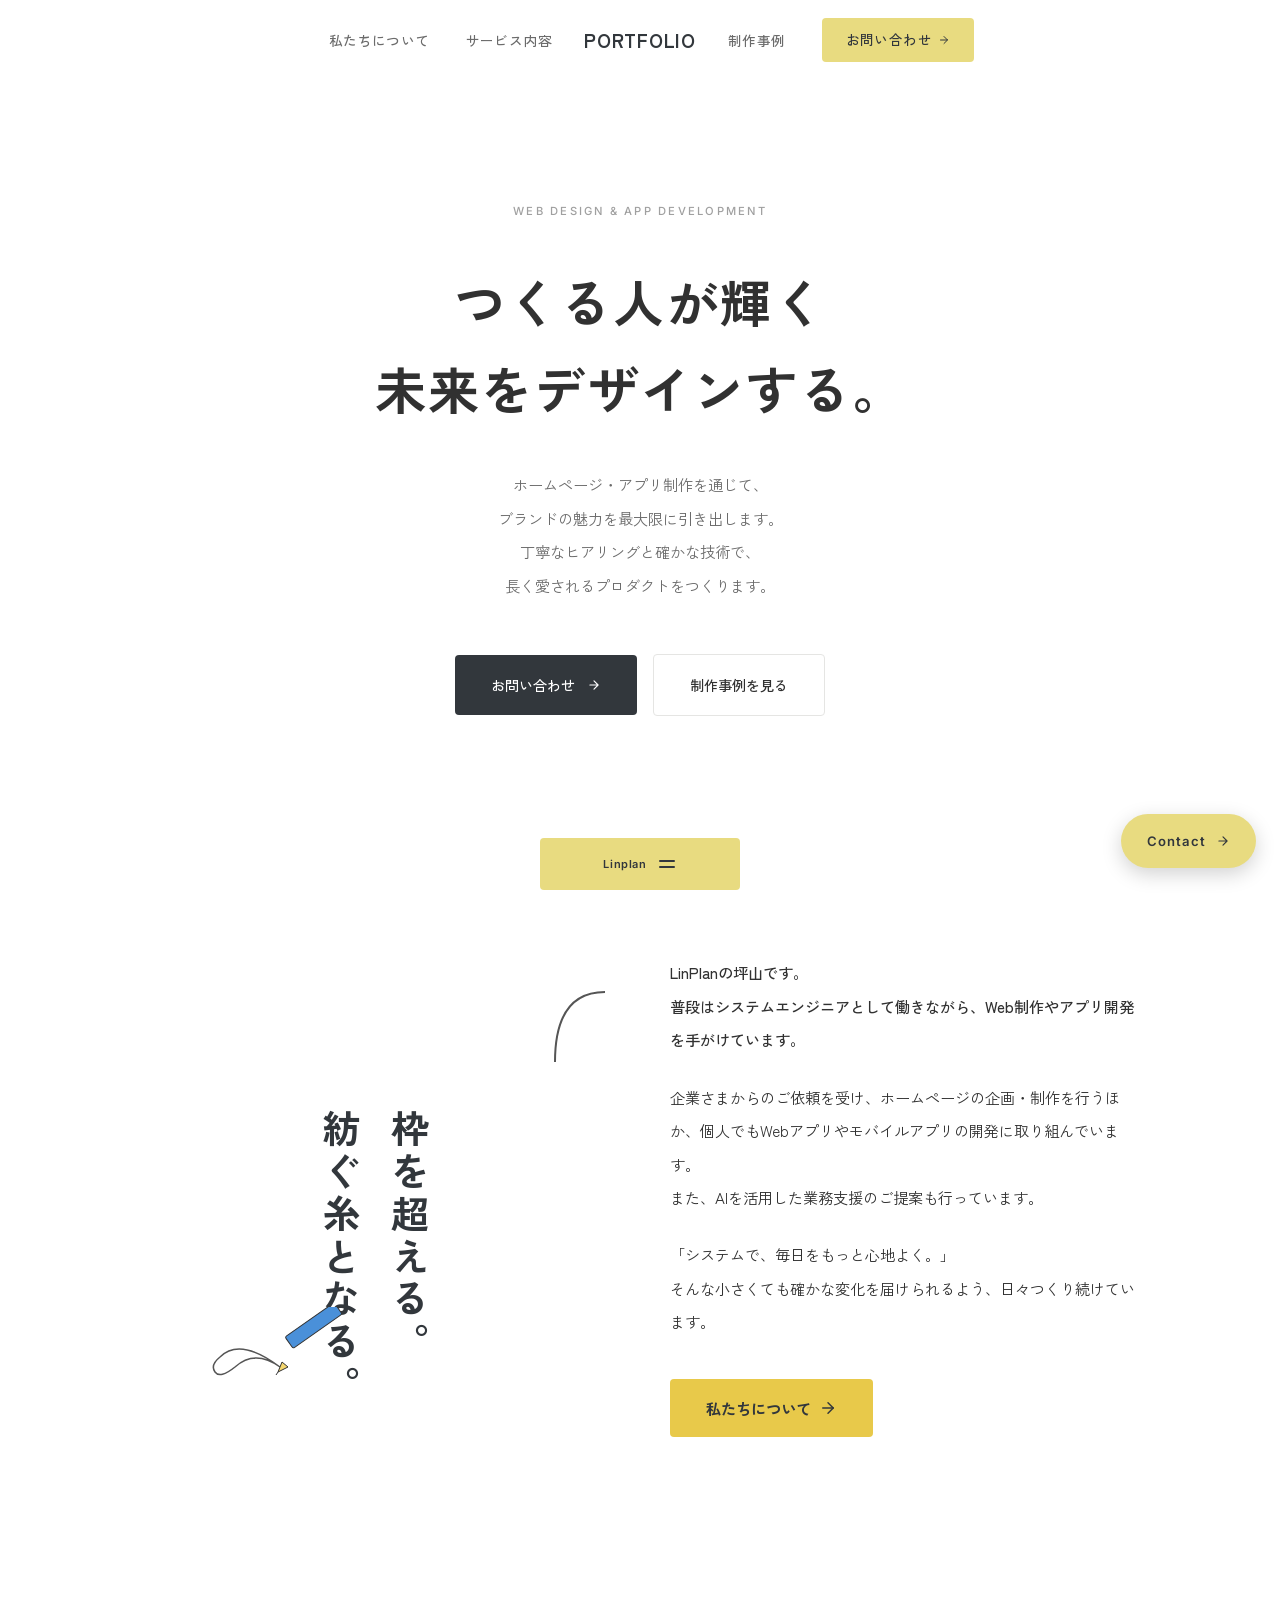
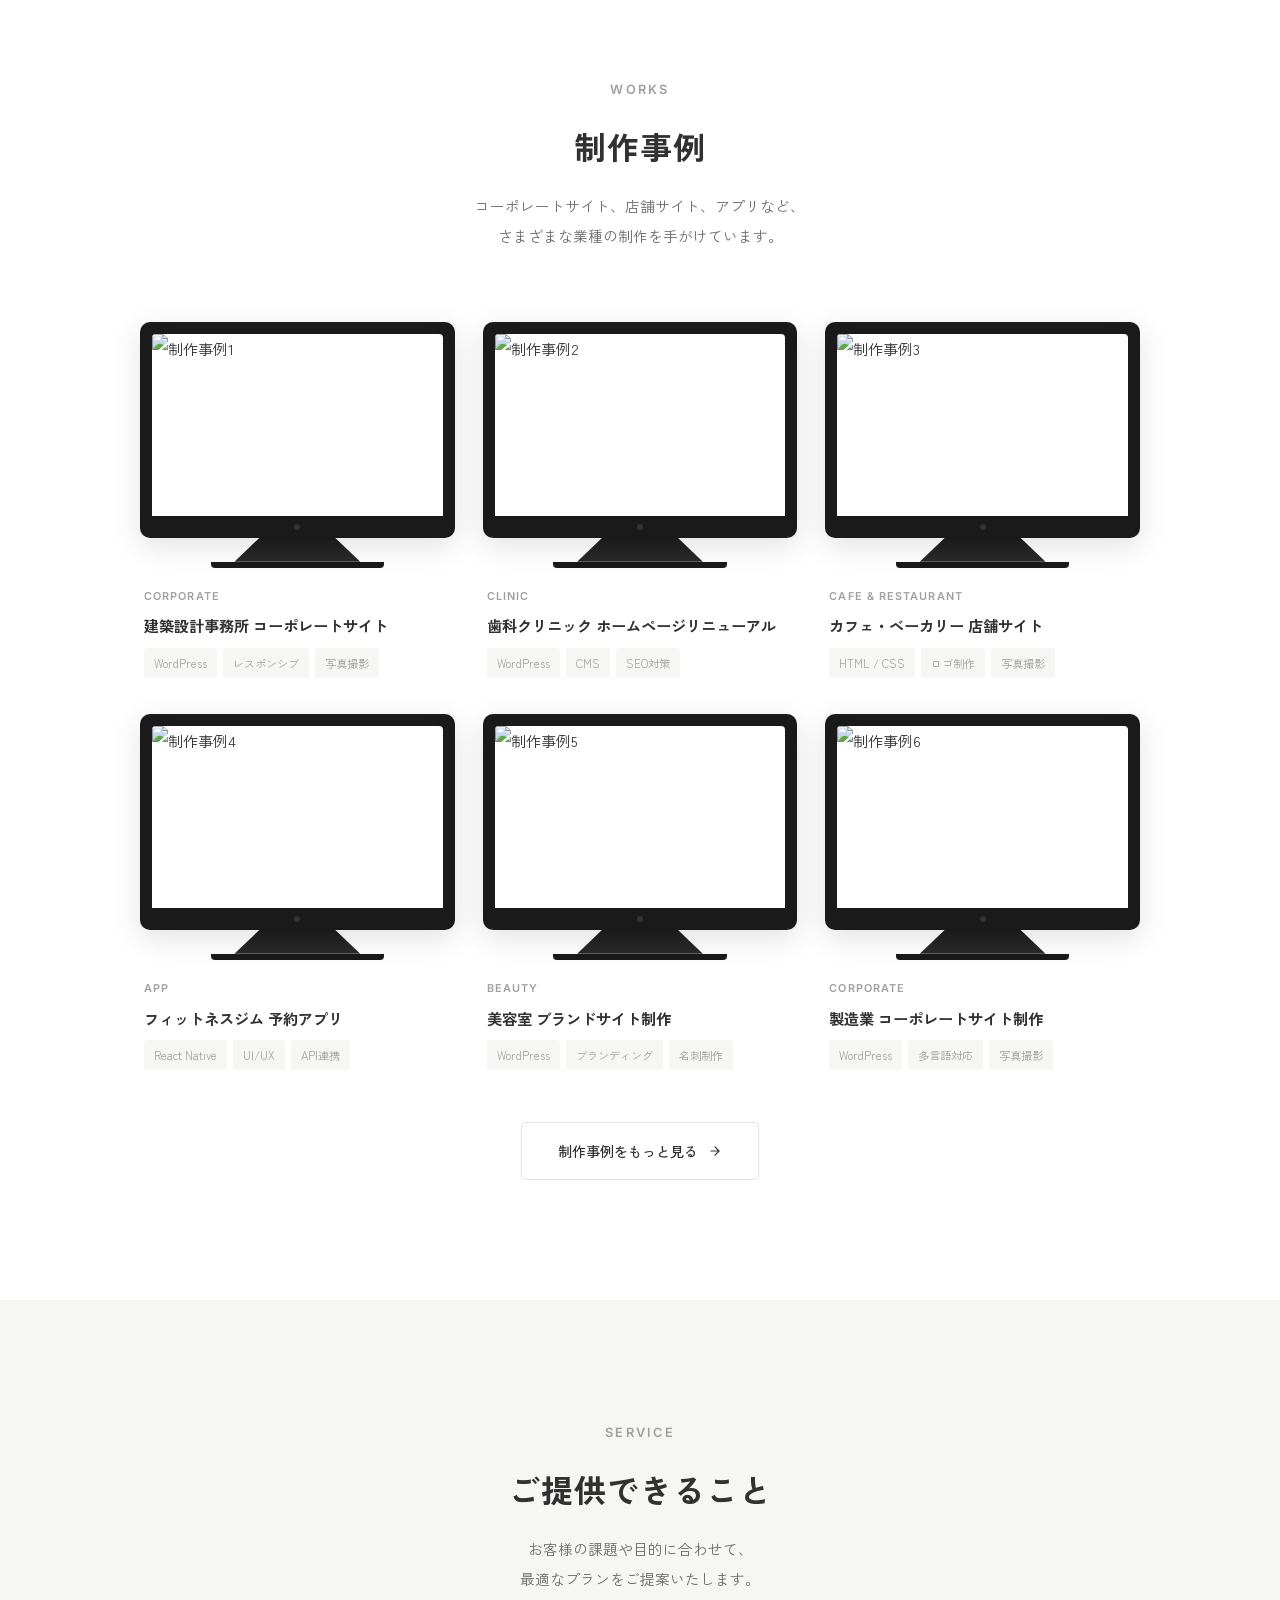
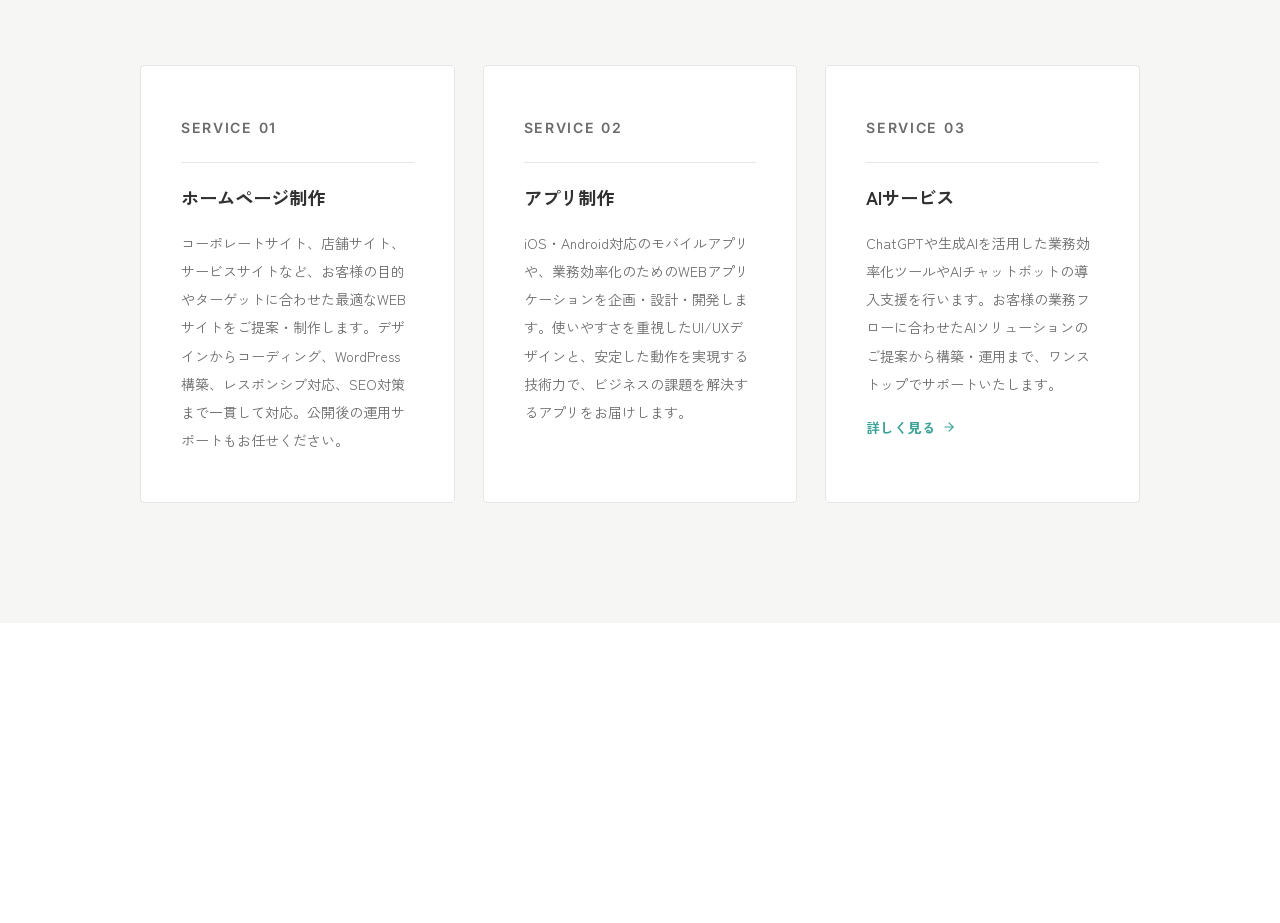
==== commit c51a4055: "文言変更" ====
--- a/index.html
+++ b/index.html
@@ -757,9 +757,9 @@
 
       <!-- 右側：テキストコンテンツ -->
       <div class="about-text-block reveal">
-        <p>LinPlanの坪山です。<br>普段はシステムエンジニアとして働きながら、<br>Web制作やアプリ開発を手がけています。</p>
-        <p>企業さまからのご依頼を受け、ホームページの企画・制作を行うほか、<br>個人でもWebアプリやモバイルアプリの開発に取り組んでいます。<br>また、AIを活用した業務支援のご提案も行っています。</p>
-        <p>「システムの力で、日々の業務をもっと快適に、暮らしをもっと心地よく。」<br>そんな小さくても確かな変化を届けられるよう、日々つくり続けています。</p>
+        <p>LinPlanの坪山です。<br>普段はシステムエンジニアとして働きながら、Web制作やアプリ開発を手がけています。</p>
+        <p>企業さまからのご依頼を受け、ホームページの企画・制作を行うほか、個人でもWebアプリやモバイルアプリの開発に取り組んでいます。<br>また、AIを活用した業務支援のご提案も行っています。</p>
+        <p>「システムで、毎日をもっと心地よく。」<br>そんな小さくても確かな変化を届けられるよう、日々つくり続けています。</p>
         <a href="#" class="about-btn">
           私たちについて
           <svg width="18" height="18" viewBox="0 0 24 24" fill="none" stroke="currentColor" stroke-width="2" stroke-linecap="round" stroke-linejoin="round"><path d="M5 12h14"/><path d="M12 5l7 7-7 7"/></svg>
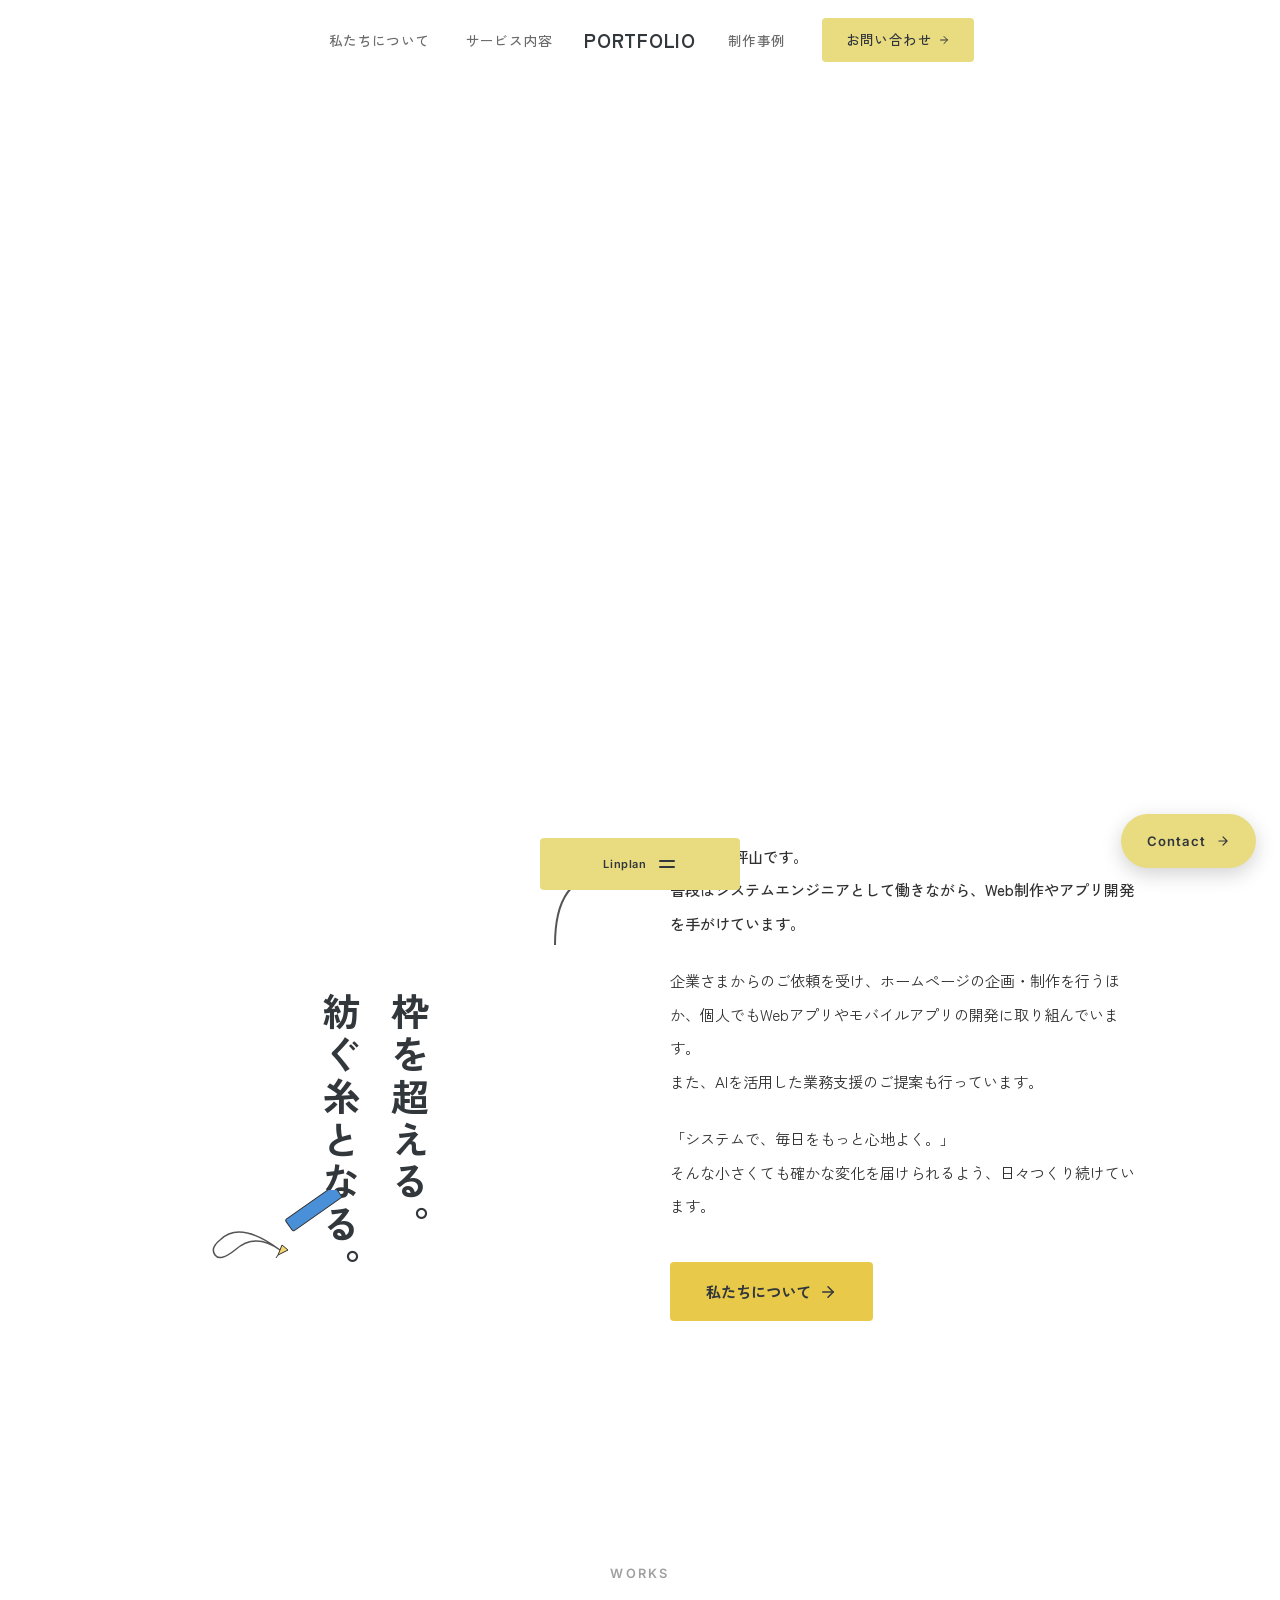
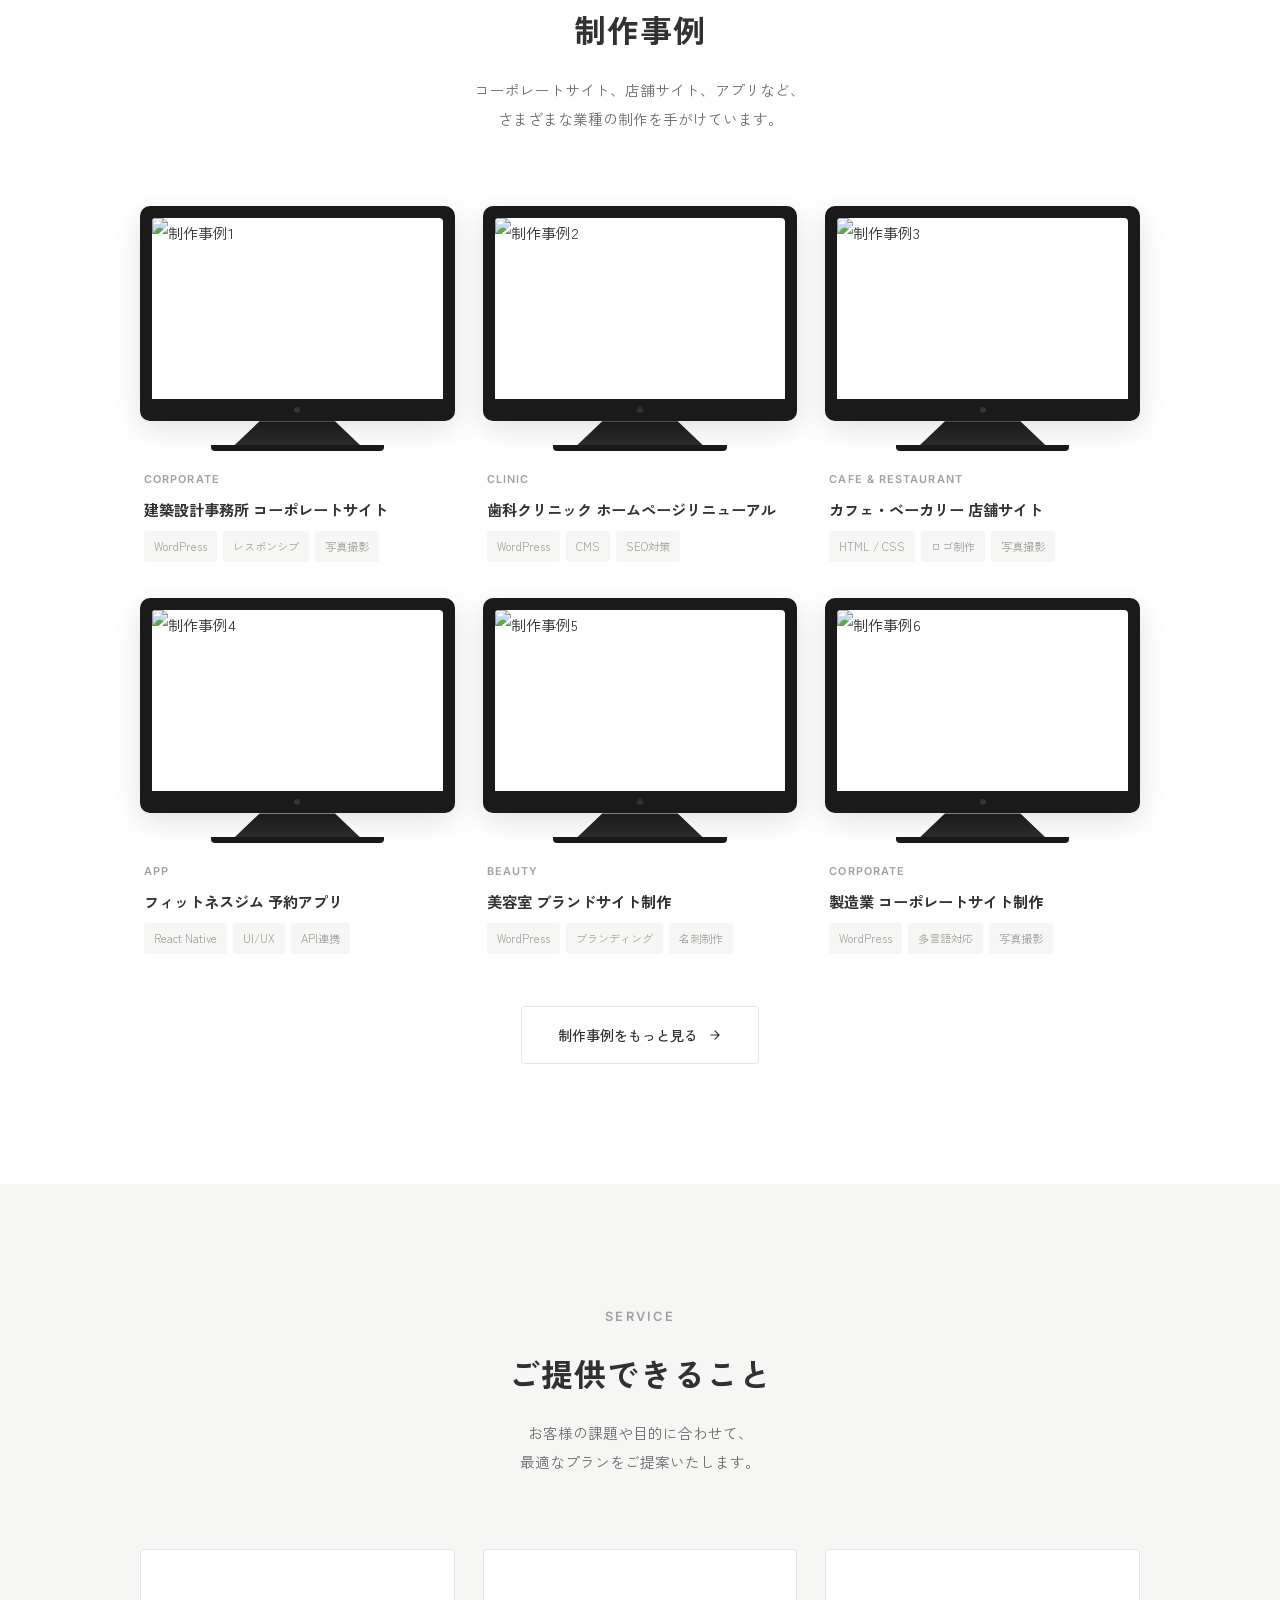
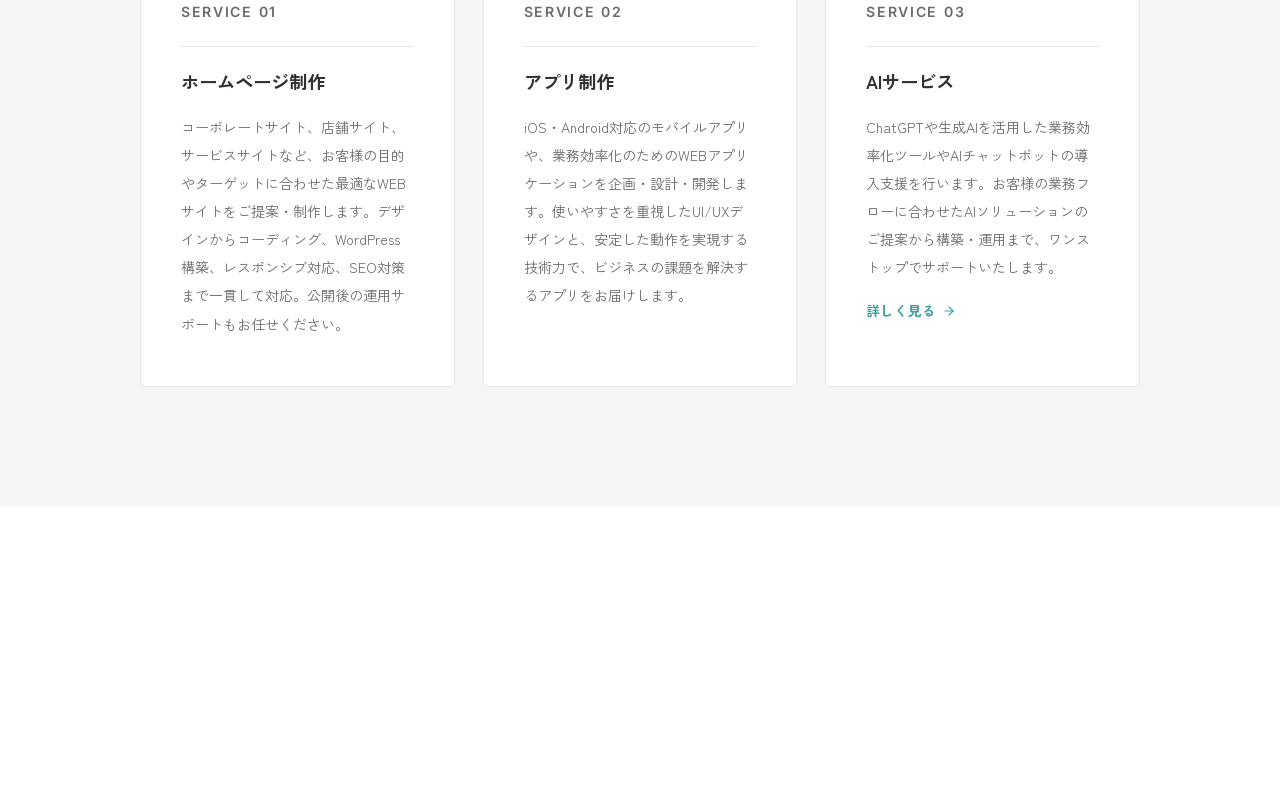
==== commit 4f8f2822: "Claudedesign 変更前" ====
--- a/index.html
+++ b/index.html
@@ -125,11 +125,18 @@
   .mobile-menu a { font-size: 1.1rem; font-weight: 500; color: var(--text); letter-spacing: .03em; }
   .mobile-menu-close { position: absolute; top: 22px; right: 28px; background: none; border: none; font-size: 2rem; color: var(--text); cursor: pointer; }
 
-  /* ============ HERO (bluefarm: large, centered, minimal) ============ */
+  /* ============ HERO (main video) ============ */
   .hero {
-    padding: 200px 0 120px;
-    text-align: center;
+    --hero-gap: 80px;
+    padding: 80px var(--hero-gap) var(--hero-gap);
     position: relative;
+  }
+  .hero-video {
+    display: block;
+    width: 100%;
+    height: auto;
+    margin: 0;
+    border-radius: 16px;
   }
   .hero-en {
     font-family: var(--font-en);
@@ -650,7 +657,7 @@
     .nav-inner { display: flex; justify-content: space-between; padding: 0 24px; }
     .nav-links-left, .nav-links-right { display: none; }
     .hamburger { display: block; }
-    .hero { padding: 160px 0 80px; }
+    .hero { --hero-gap: 40px; }
     .section { padding: 80px 0; }
     .about-grid { grid-template-columns: 1fr; gap: 40px; }
     .about-visual { max-height: 300px; }
@@ -658,6 +665,7 @@
     .works-grid { grid-template-columns: 1fr; }
   }
   @media (max-width: 600px) {
+    .hero { --hero-gap: 24px; }
     .hero-actions { flex-direction: column; }
     .numbers-inner { grid-template-columns: 1fr; gap: 20px; }
     .footer-nav { flex-direction: column; gap: 16px; }
@@ -710,25 +718,7 @@
 
 <!-- ========== HERO ========== -->
 <section class="hero" id="top">
-  <div class="container">
-    <p class="hero-en reveal">Web Design &amp; App Development</p>
-    <h1 class="hero-title reveal">
-      つくる人が輝く<br>未来をデザインする。
-    </h1>
-    <p class="hero-sub reveal">
-      ホームページ・アプリ制作を通じて、<br>
-      ブランドの魅力を最大限に引き出します。<br>
-      丁寧なヒアリングと確かな技術で、<br>
-      長く愛されるプロダクトをつくります。
-    </p>
-    <div class="hero-actions reveal">
-      <a href="contact.html" class="btn-dark">
-        お問い合わせ
-        <svg fill="none" stroke="currentColor" stroke-width="2" stroke-linecap="round" stroke-linejoin="round" viewBox="0 0 24 24"><path d="M5 12h14M12 5l7 7-7 7"/></svg>
-      </a>
-      <a href="#works" class="btn-outline">制作事例を見る</a>
-    </div>
-  </div>
+  <video class="hero-video" src="mv_movie.mp4" autoplay muted loop playsinline preload="metadata" aria-hidden="true"></video>
 </section>
 
 
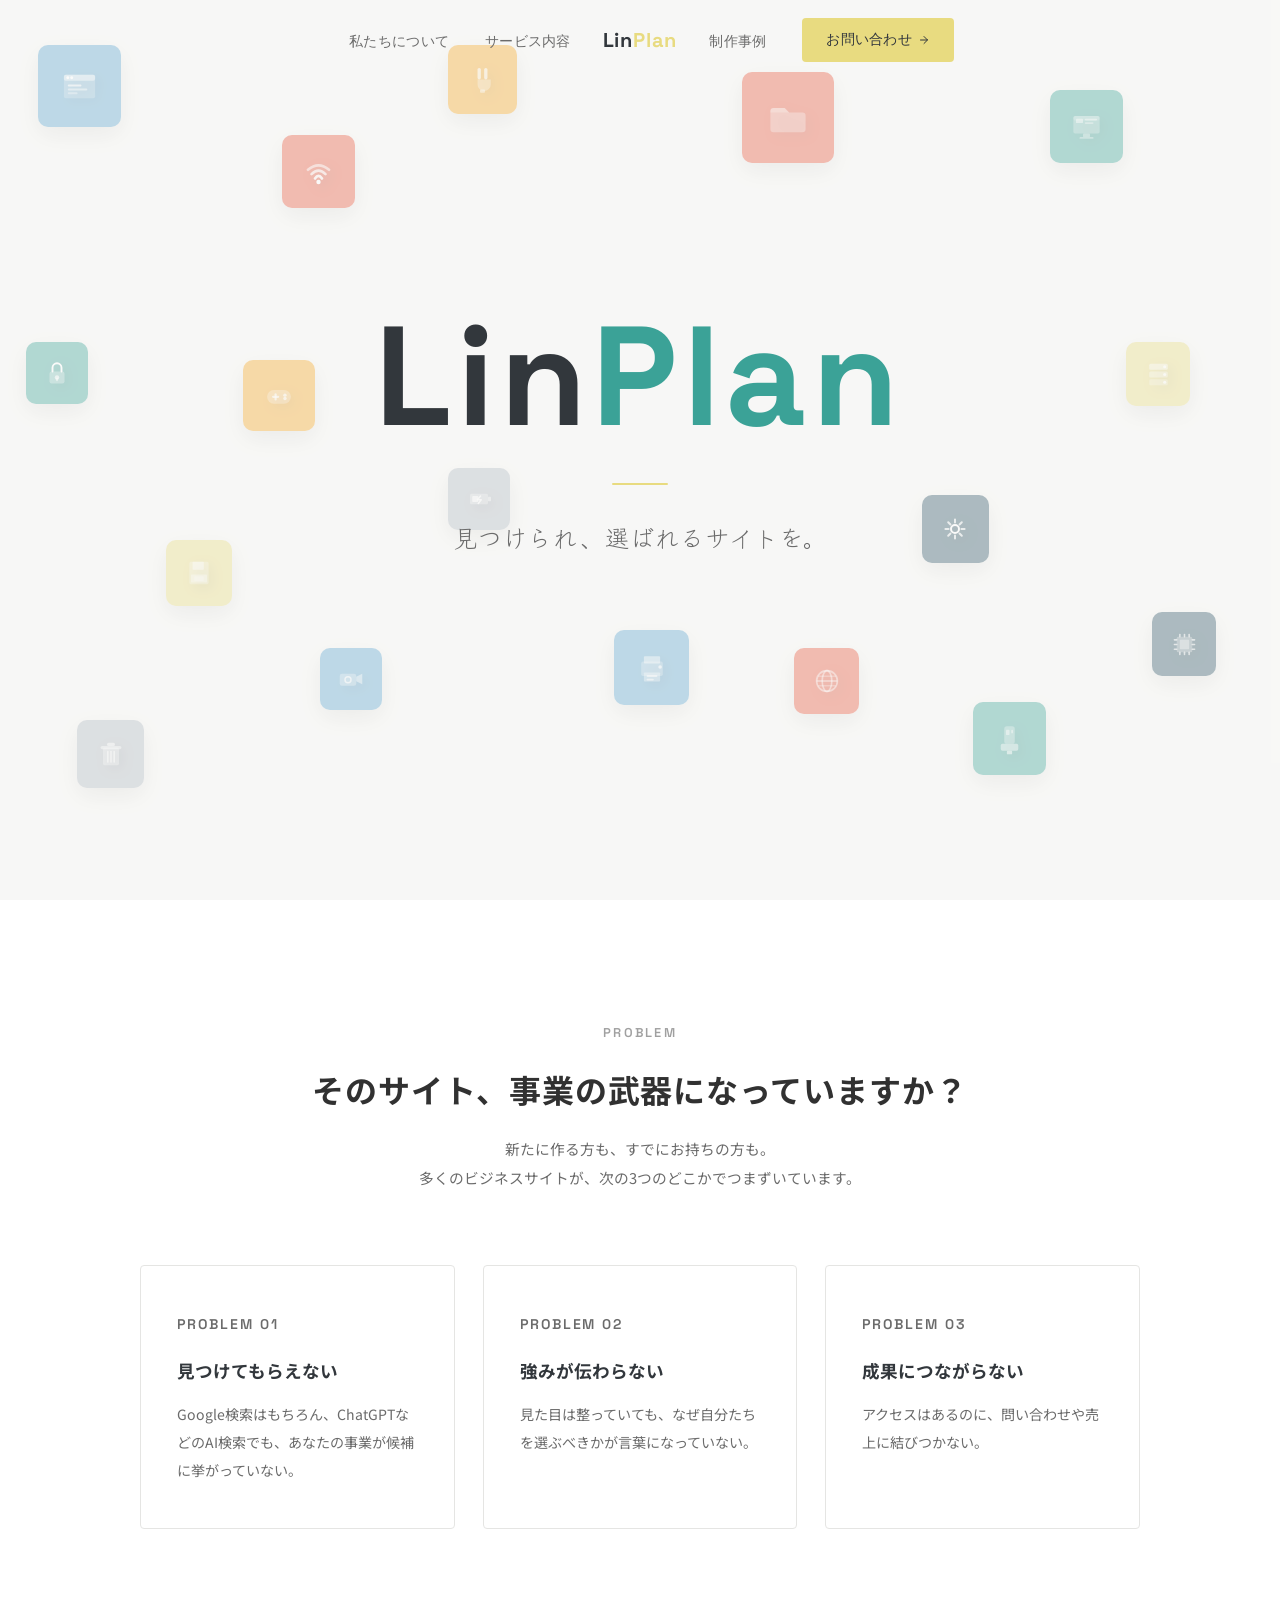
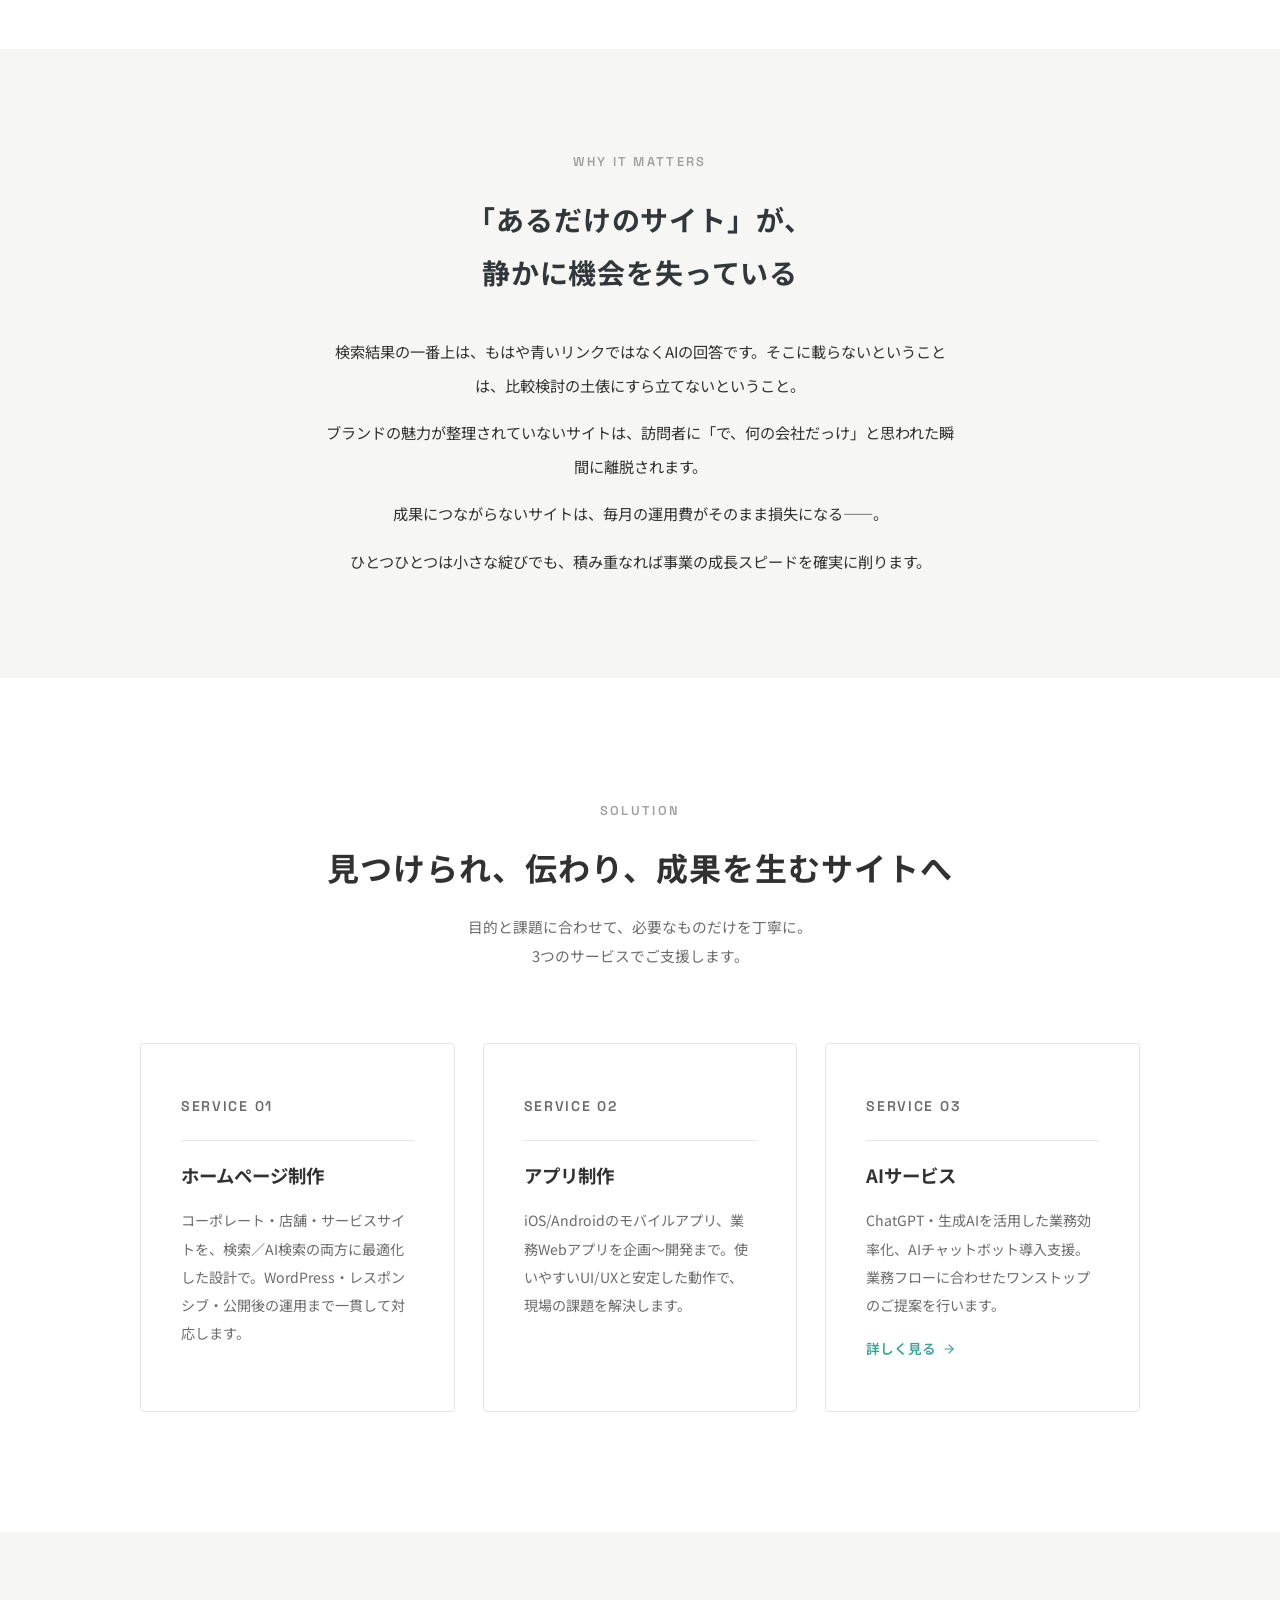
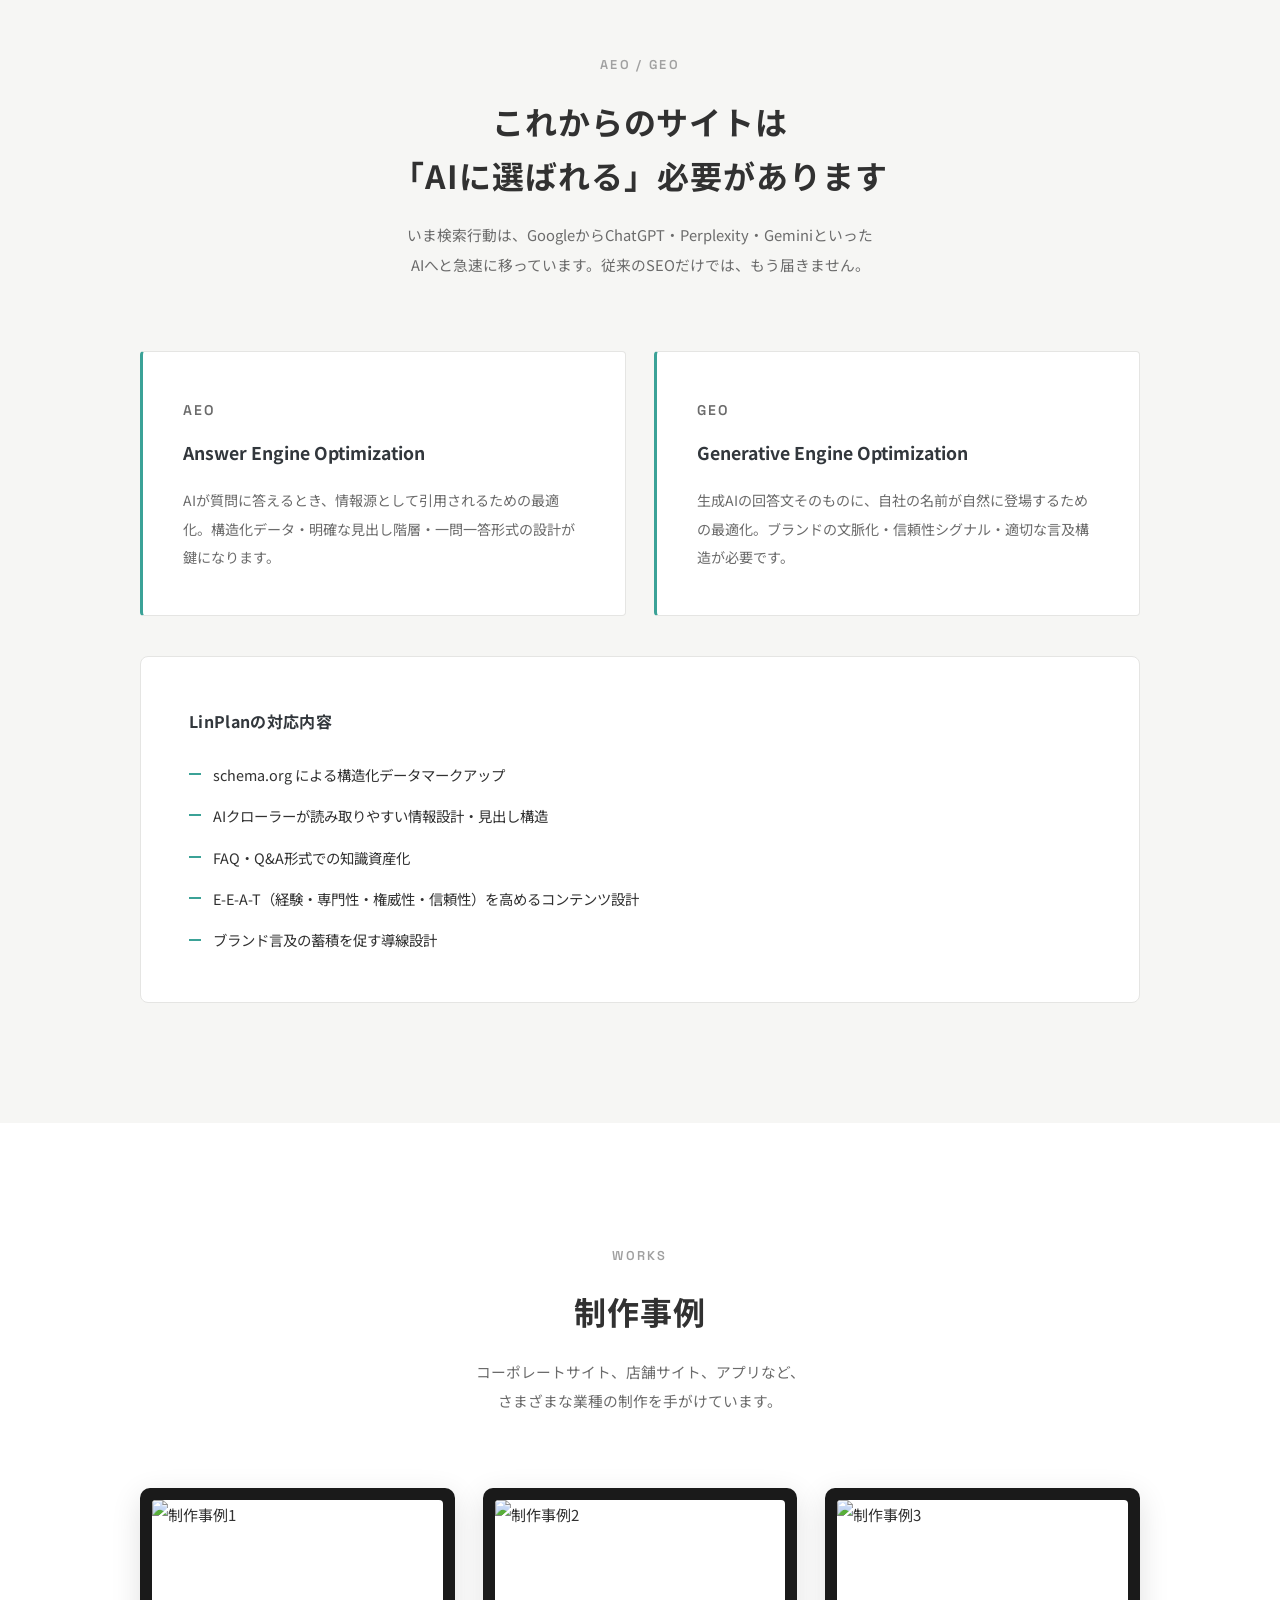
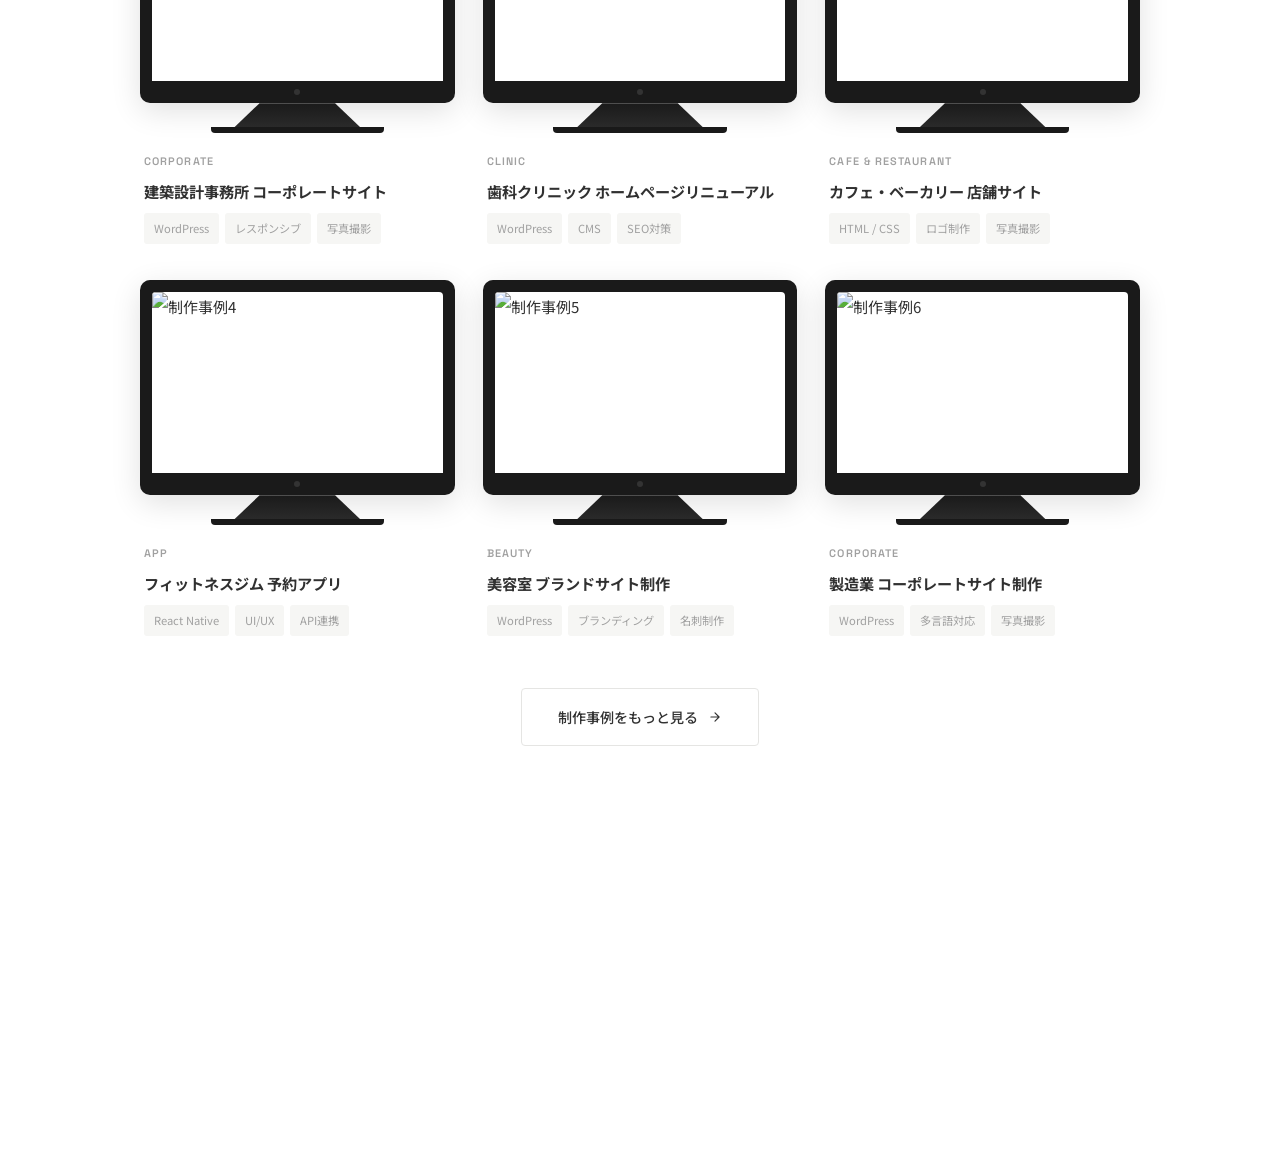
==== commit 77cb230e: "design変更　ファイル分けた" ====
--- a/index.html
+++ b/index.html
@@ -3,34 +3,35 @@
 <head>
 <meta charset="UTF-8">
 <meta name="viewport" content="width=device-width, initial-scale=1.0">
-<title>PORTFOLIO | ホームページ・アプリ制作</title>
+<title>LinPlan | ホームページ・アプリ制作</title>
 
 <meta name="description" content="ホームページ・アプリ制作を通じて、ブランドの魅力を最大限に引き出します。丁寧なヒアリングと確かなデザインで、長く愛されるサイトをつくります。">
 <meta name="keywords" content="ホームページ制作, アプリ制作, WEBデザイン, WordPress, コーポレートサイト, レスポンシブ, SEO対策">
-<meta name="author" content="Your Name">
+<meta name="author" content="LinPlan">
 <meta name="robots" content="index, follow">
 <link rel="canonical" href="https://example.com/">
 
 <meta property="og:type" content="website">
-<meta property="og:title" content="PORTFOLIO | ホームページ・アプリ制作">
+<meta property="og:title" content="LinPlan | ホームページ・アプリ制作">
 <meta property="og:description" content="丁寧なヒアリングと確かなデザインで、長く愛されるサイトをつくります。">
 <meta property="og:url" content="https://example.com/">
-<meta property="og:site_name" content="PORTFOLIO">
+<meta property="og:site_name" content="LinPlan">
 <meta property="og:locale" content="ja_JP">
 
 <meta name="twitter:card" content="summary_large_image">
-<meta name="twitter:title" content="PORTFOLIO | ホームページ・アプリ制作">
+<meta name="twitter:title" content="LinPlan | ホームページ・アプリ制作">
 <meta name="twitter:description" content="丁寧なヒアリングと確かなデザインで、長く愛されるサイトをつくります。">
 
 <link rel="preconnect" href="https://fonts.googleapis.com">
 <link rel="preconnect" href="https://fonts.gstatic.com" crossorigin>
-<link href="https://fonts.googleapis.com/css2?family=Zen+Kaku+Gothic+New:wght@300;400;500;700&family=Noto+Sans+JP:wght@300;400;500;700&family=Inter:wght@300;400;500;600&display=swap" rel="stylesheet">
+<link href="https://fonts.googleapis.com/css2?family=Space+Grotesk:wght@400;500;600;700&family=DM+Sans:wght@300;400;500;600&family=Noto+Sans+JP:wght@300;400;500;700&family=Klee+One:wght@400;600&family=Caveat:wght@400;500;600;700&display=swap" rel="stylesheet">
+<link rel="stylesheet" href="css/common.css">
 
 <script type="application/ld+json">
 {
   "@context": "https://schema.org",
   "@type": "ProfessionalService",
-  "name": "PORTFOLIO",
+  "name": "LinPlan",
   "description": "ホームページ・アプリ制作を通じて、ブランドの魅力を最大限に引き出します。",
   "url": "https://example.com/",
   "address": { "@type": "PostalAddress", "addressLocality": "渋谷区", "addressRegion": "東京都", "addressCountry": "JP" },
@@ -40,128 +41,122 @@
 </script>
 
 <style>
-  :root {
-    --white: #ffffff;
-    --bg: #ffffff;
-    --bg-gray: #f6f6f4;
-    --text: #313131;
-    --text-light: #6b6b6b;
-    --text-muted: #a0a0a0;
-    --dark: #32373c;
-    --accent: #3ba297;
-    --border: #e5e5e3;
-    --font: 'Zen Kaku Gothic New', "游ゴシック", "Yu Gothic", "游ゴシック体", "YuGothic", "ヒラギノ角ゴ Pro W3", "Hiragino Kaku Gothic Pro", "メイリオ", "Meiryo", "ＭＳ Ｐゴシック", "MS PGothic", Arial, serif;
-    --font-en: 'Inter', sans-serif;
-    --ease: cubic-bezier(0.16, 1, 0.3, 1);
-    --container: 1080px;
-  }
-
-  *, *::before, *::after { margin: 0; padding: 0; box-sizing: border-box; }
-  html { scroll-behavior: smooth; -webkit-font-smoothing: antialiased; }
-  body { font-family: var(--font); background: var(--bg); color: var(--text); line-height: 2; font-weight: 400; font-size: 15px; overflow-x: hidden; }
-  img { max-width: 100%; display: block; }
-  a { color: inherit; text-decoration: none; }
-  ::selection { background: var(--dark); color: #fff; }
-
-  .container { max-width: var(--container); margin: 0 auto; padding: 0 40px; }
-
-  /* ============ NAV (bluefarm: centered logo) ============ */
-  .nav {
-    position: fixed; top: 0; left: 0; right: 0; z-index: 100;
-    background: rgba(255,255,255,0);
-    transition: background .4s var(--ease), box-shadow .4s var(--ease);
-  }
-  .nav.scrolled {
-    background: rgba(255,255,255,0.95);
-    backdrop-filter: blur(10px);
-    box-shadow: 0 1px 0 var(--border);
-  }
-  .nav-inner {
-    max-width: var(--container);
-    margin: 0 auto; padding: 0 40px;
-    height: 80px;
-    display: grid; grid-template-columns: 1fr auto 1fr;
-    align-items: center;
-  }
-  .nav-links-left, .nav-links-right {
-    list-style: none; display: flex; align-items: center; gap: 36px;
-  }
-  .nav-links-left { justify-content: flex-end; }
-  .nav-links-right { justify-content: flex-start; }
-  .nav-links-left a, .nav-links-right a {
-    font-size: .85rem; font-weight: 500; color: var(--text-light);
-    letter-spacing: .03em; transition: color .3s;
-  }
-  .nav-links-left a:hover, .nav-links-right a:hover { color: var(--text); }
-  .nav-logo {
-    font-weight: 700; font-size: 1.2rem; letter-spacing: .04em;
-    text-align: center; padding: 0 32px; color: var(--dark);
-  }
-  .nav-contact-link {
-    display: inline-flex; align-items: center; gap: 6px;
-    padding: 8px 24px;
-    background: #E8DB80;
-    color: var(--dark) !important;
-    border-radius: 4px;
-    font-size: .82rem; font-weight: 500;
-    transition: opacity .3s;
-  }
-  .nav-contact-link:hover { opacity: .8; color: var(--dark) !important; }
-
-  .hamburger { display: none; width: 28px; height: 20px; position: relative; cursor: pointer; background: none; border: none; }
-  .hamburger span { position: absolute; left: 0; right: 0; height: 2px; background: var(--text); border-radius: 2px; transition: all .3s var(--ease); }
-  .hamburger span:nth-child(1) { top: 2px; }
-  .hamburger span:nth-child(2) { top: 50%; transform: translateY(-50%); }
-  .hamburger span:nth-child(3) { bottom: 2px; }
-
-  .mobile-menu {
-    position: fixed; inset: 0; background: rgba(255,255,255,0.98);
-    backdrop-filter: blur(10px);
-    z-index: 150; display: flex; align-items: center; justify-content: center;
-    opacity: 0; pointer-events: none; transition: opacity .35s var(--ease);
-  }
-  .mobile-menu.open { opacity: 1; pointer-events: all; }
-  .mobile-menu ul { list-style: none; text-align: center; display: flex; flex-direction: column; gap: 28px; }
-  .mobile-menu a { font-size: 1.1rem; font-weight: 500; color: var(--text); letter-spacing: .03em; }
-  .mobile-menu-close { position: absolute; top: 22px; right: 28px; background: none; border: none; font-size: 2rem; color: var(--text); cursor: pointer; }
-
-  /* ============ HERO (main video) ============ */
+  /* ============ HERO (floating flat-design icon tiles) ============ */
   .hero {
     --hero-gap: 80px;
-    padding: 80px var(--hero-gap) var(--hero-gap);
+    padding: 0;
     position: relative;
   }
-  .hero-video {
-    display: block;
-    width: 100%;
-    height: auto;
-    margin: 0;
-    border-radius: 16px;
-  }
-  .hero-en {
-    font-family: var(--font-en);
-    font-size: .7rem;
-    font-weight: 500;
-    letter-spacing: .2em;
+  .hero-frame {
+    width: 100vw;
+    height: 100vh;
+    background: #f8f8f6;
+    border-radius: 0;
+    overflow: hidden;
+    position: relative;
+  }
+  .hero-tile {
+    position: absolute;
+    border-radius: 10px;
+    box-shadow: 0 8px 24px rgba(0, 0, 0, 0.13);
+    display: flex;
+    align-items: center;
+    justify-content: center;
+    opacity: 0.82;
+    overflow: hidden;
+  }
+  .hero-tile svg {
+    filter: drop-shadow(4px 4px 6px rgba(0, 0, 0, 0.2));
+  }
+  .hero-overlay {
+    position: absolute; inset: 0;
+    background: rgba(248, 248, 246, 0.55);
+    z-index: 5;
+    pointer-events: none;
+  }
+  .hero-content {
+    position: absolute; inset: 0;
+    z-index: 10;
+    display: flex;
+    flex-direction: column;
+    align-items: center;
+    justify-content: center;
+    text-align: center;
+    padding: 24px;
+  }
+  .hero-kicker {
+    font-family: var(--font-display);
+    font-size: .68rem;
+    font-weight: 600;
+    letter-spacing: .22em;
     text-transform: uppercase;
     color: var(--text-muted);
+    margin-bottom: 28px;
+  }
+  .hero-logo {
+    font-family: var(--font-display);
+    font-size: clamp(4.5rem, 11vw, 9rem);
+    font-weight: 700;
+    letter-spacing: .04em;
+    line-height: 1;
     margin-bottom: 36px;
-  }
-  .hero-title {
-    font-size: clamp(2rem, 4.5vw, 3.2rem);
-    font-weight: 700;
-    line-height: 1.7;
+    color: var(--dark);
+  }
+  .hero-logo span { color: var(--accent); }
+  .hero-divider {
+    width: 56px;
+    height: 2px;
+    background: #E8DB80;
+    border-radius: 2px;
+    margin: 0 auto 28px;
+  }
+  .hero-tagline {
+    font-family: var(--font-hand);
+    font-size: clamp(1.1rem, 1.9vw, 1.55rem);
+    font-weight: 400;
+    line-height: 2;
     letter-spacing: .04em;
-    margin-bottom: 36px;
-  }
-  .hero-sub {
-    font-size: .95rem;
-    line-height: 2.2;
     color: var(--text-light);
-    max-width: 520px;
-    margin: 0 auto 52px;
-  }
-  .hero-actions { display: flex; align-items: center; justify-content: center; gap: 16px; flex-wrap: wrap; }
+    margin-bottom: 32px;
+  }
+  .hero-cta {
+    display: inline-flex;
+    align-items: center;
+    gap: 10px;
+    padding: 13px 32px;
+    background: #E8DB80;
+    color: var(--dark);
+    border-radius: 4px;
+    font-family: var(--font-display);
+    font-size: .86rem;
+    font-weight: 600;
+    letter-spacing: .02em;
+    text-decoration: none;
+    box-shadow: 0 4px 14px rgba(232, 219, 128, 0.4);
+    transition: opacity .3s var(--ease), transform .3s var(--ease), box-shadow .3s var(--ease);
+  }
+  .hero-cta:hover { opacity: .9; transform: translateY(-1px); color: var(--dark); box-shadow: 0 6px 20px rgba(232, 219, 128, 0.55); }
+  .hero-cta svg { transition: transform .3s var(--ease); }
+  .hero-cta:hover svg { transform: translateX(3px); }
+
+  /* Float animations for hero tiles */
+  @keyframes heroFloat0  { 0%,100%{transform:translate(0,0) rotate(-4deg)} 50%{transform:translate(18px,-22px) rotate(-2deg)} }
+  @keyframes heroFloat1  { 0%,100%{transform:translate(0,0) rotate(3deg)}  50%{transform:translate(-14px,20px) rotate(5deg)} }
+  @keyframes heroFloat2  { 0%,100%{transform:translate(0,0) rotate(-2deg)} 50%{transform:translate(20px,16px) rotate(0deg)} }
+  @keyframes heroFloat3  { 0%,100%{transform:translate(0,0) rotate(5deg)}  50%{transform:translate(-20px,-18px) rotate(3deg)} }
+  @keyframes heroFloat4  { 0%,100%{transform:translate(0,0) rotate(-6deg)} 50%{transform:translate(16px,12px) rotate(-4deg)} }
+  @keyframes heroFloat5  { 0%,100%{transform:translate(0,0) rotate(2deg)}  50%{transform:translate(-10px,-24px) rotate(4deg)} }
+  @keyframes heroFloat6  { 0%,100%{transform:translate(0,0) rotate(-3deg)} 50%{transform:translate(22px,-12px) rotate(-1deg)} }
+  @keyframes heroFloat7  { 0%,100%{transform:translate(0,0) rotate(4deg)}  50%{transform:translate(-18px,18px) rotate(6deg)} }
+  @keyframes heroFloat8  { 0%,100%{transform:translate(0,0) rotate(-5deg)} 50%{transform:translate(12px,-20px) rotate(-3deg)} }
+  @keyframes heroFloat9  { 0%,100%{transform:translate(0,0) rotate(1deg)}  50%{transform:translate(-22px,10px) rotate(3deg)} }
+  @keyframes heroFloat10 { 0%,100%{transform:translate(0,0) rotate(-2deg)} 50%{transform:translate(18px,22px) rotate(0deg)} }
+  @keyframes heroFloat11 { 0%,100%{transform:translate(0,0) rotate(6deg)}  50%{transform:translate(-16px,-16px) rotate(4deg)} }
+  @keyframes heroFloat12 { 0%,100%{transform:translate(0,0) rotate(-4deg)} 50%{transform:translate(10px,18px) rotate(-2deg)} }
+  @keyframes heroFloat13 { 0%,100%{transform:translate(0,0) rotate(3deg)}  50%{transform:translate(-20px,-10px) rotate(5deg)} }
+  @keyframes heroFloat14 { 0%,100%{transform:translate(0,0) rotate(-1deg)} 50%{transform:translate(14px,-18px) rotate(1deg)} }
+  @keyframes heroFloat15 { 0%,100%{transform:translate(0,0) rotate(5deg)}  50%{transform:translate(-12px,20px) rotate(3deg)} }
+  @keyframes heroFloat16 { 0%,100%{transform:translate(0,0) rotate(-3deg)} 50%{transform:translate(20px,8px) rotate(-1deg)} }
 
   /* ============ BUTTONS (bluefarm: dark, square, arrow) ============ */
   .btn-dark {
@@ -203,7 +198,7 @@
     font-size: 2.6rem; font-weight: 700;
     color: var(--dark);
     line-height: 1.2;
-    font-family: var(--font-en);
+    font-family: var(--font-display);
   }
   .number-item span {
     font-size: .82rem; color: var(--text-muted);
@@ -216,7 +211,7 @@
   .section-head { margin-bottom: 72px; }
   .section-head--center { text-align: center; }
   .section-en {
-    font-family: var(--font-en);
+    font-family: var(--font-display);
     font-size: clamp(.7rem, 1.2vw, .8rem);
     font-weight: 600;
     letter-spacing: .18em;
@@ -291,7 +286,7 @@
     gap: 8px;
     margin-top: 16px;
     padding: 14px 36px;
-    background: #e8c94a;
+    background: #E8DB80;
     color: var(--dark);
     font-size: .95rem;
     font-weight: 600;
@@ -316,6 +311,152 @@
     }
   }
 
+  /* ============ PROBLEM (PAS: problem callouts) ============ */
+  .problem-grid {
+    display: grid;
+    grid-template-columns: repeat(3, 1fr);
+    gap: 28px;
+  }
+  .problem-card {
+    background: var(--white);
+    border: 1px solid var(--border);
+    border-radius: 4px;
+    padding: 44px 36px;
+    transition: transform .4s var(--ease), box-shadow .4s var(--ease);
+  }
+  .problem-card:hover {
+    transform: translateY(-4px);
+    box-shadow: 0 12px 36px rgba(0,0,0,.05);
+  }
+  .problem-num {
+    font-family: var(--font-display);
+    font-size: .72rem;
+    font-weight: 600;
+    letter-spacing: .14em;
+    color: var(--accent);
+    margin-bottom: 18px;
+  }
+  .problem-card h3 {
+    font-size: 1.1rem;
+    font-weight: 700;
+    line-height: 1.7;
+    margin-bottom: 14px;
+    color: var(--dark);
+  }
+  .problem-card p {
+    font-size: .88rem;
+    line-height: 2;
+    color: var(--text-light);
+  }
+  @media (max-width: 768px) {
+    .problem-grid { grid-template-columns: 1fr; }
+  }
+
+  /* ============ AGITATE (quiet emphasis block) ============ */
+  .agitate {
+    background: var(--bg-gray);
+    padding: 100px 0;
+  }
+  .agitate-inner {
+    max-width: 720px;
+    margin: 0 auto;
+    padding: 0 40px;
+    text-align: center;
+  }
+  .agitate .section-en {
+    color: var(--text-muted);
+    margin-bottom: 18px;
+  }
+  .agitate-title {
+    font-size: clamp(1.3rem, 2.4vw, 1.75rem);
+    font-weight: 700;
+    line-height: 1.9;
+    letter-spacing: .03em;
+    color: var(--dark);
+    margin-bottom: 36px;
+  }
+  .agitate-body p {
+    font-size: .95rem;
+    line-height: 2.2;
+    color: var(--text);
+    margin-bottom: 14px;
+  }
+  .agitate-body p:last-child { margin-bottom: 0; }
+
+  /* ============ AEO / GEO ============ */
+  .aeo-geo { padding: 120px 0; }
+  .aeo-geo-cards {
+    display: grid;
+    grid-template-columns: 1fr 1fr;
+    gap: 28px;
+    margin-bottom: 40px;
+  }
+  .aeo-geo-card {
+    background: var(--white);
+    border: 1px solid var(--border);
+    border-left: 3px solid var(--accent);
+    border-radius: 4px;
+    padding: 44px 40px;
+  }
+  .aeo-geo-label {
+    font-family: var(--font-display);
+    font-size: .72rem;
+    font-weight: 600;
+    letter-spacing: .14em;
+    color: var(--accent);
+    margin-bottom: 14px;
+  }
+  .aeo-geo-card h3 {
+    font-size: 1.1rem;
+    font-weight: 700;
+    margin-bottom: 18px;
+    line-height: 1.7;
+    color: var(--dark);
+  }
+  .aeo-geo-card p {
+    font-size: .88rem;
+    line-height: 2;
+    color: var(--text-light);
+  }
+  .aeo-geo-measures {
+    background: var(--white);
+    border: 1px solid var(--border);
+    border-radius: 8px;
+    padding: 48px 48px;
+  }
+  .aeo-geo-measures h4 {
+    font-size: 1rem;
+    font-weight: 700;
+    margin-bottom: 24px;
+    color: var(--dark);
+    letter-spacing: .02em;
+  }
+  .aeo-geo-measures ul {
+    list-style: none;
+    display: grid;
+    gap: 14px;
+  }
+  .aeo-geo-measures li {
+    font-size: .9rem;
+    line-height: 1.9;
+    color: var(--text);
+    padding-left: 24px;
+    position: relative;
+  }
+  .aeo-geo-measures li::before {
+    content: '';
+    position: absolute;
+    left: 0;
+    top: 0.85em;
+    width: 12px;
+    height: 2px;
+    background: var(--accent);
+  }
+  @media (max-width: 768px) {
+    .aeo-geo-cards { grid-template-columns: 1fr; }
+    .aeo-geo-measures { padding: 36px 28px; }
+  }
+
   /* ============ SERVICE (bluefarm: 3-col, minimal card) ============ */
   .service-grid {
     display: grid;
@@ -334,7 +475,7 @@
     box-shadow: 0 12px 36px rgba(0,0,0,.05);
   }
   .service-num {
-    font-family: var(--font-en);
+    font-family: var(--font-display);
     font-size: .7rem;
     font-weight: 600;
     letter-spacing: .12em;
@@ -437,7 +578,7 @@
     text-transform: uppercase;
     letter-spacing: .1em;
     margin-bottom: 6px;
-    font-family: var(--font-en);
+    font-family: var(--font-display);
   }
   .work-name {
     font-size: .95rem;
@@ -473,140 +614,6 @@
     .works-grid { grid-template-columns: 1fr; max-width: 400px; margin: 0 auto; }
   }
 
-  /* ============ FOOTER (expanding panel — zeroten style) ============ */
-  .footer-wrapper {
-    position: fixed;
-    bottom: 10px;
-    left: 10px;
-    right: 10px;
-    z-index: 8000;
-    clip-path: inset(calc(100% - 52px) calc(50% - 100px) 0px round 4px);
-    transition: clip-path 0.4s cubic-bezier(0.77, 0, 0.175, 1);
-  }
-  .footer-wrapper.open,
-  .footer-wrapper.auto_open {
-    clip-path: inset(0px round 7px);
-  }
-
-  .footer-panel {
-    background: #E8DB80;
-    color: var(--text);
-    border-radius: 7px;
-    padding: 48px 40px 72px;
-    text-align: center;
-    position: relative;
-  }
-
-  .footer-logo {
-    font-size: 1.1rem; font-weight: 700;
-    color: var(--dark);
-    letter-spacing: .04em;
-    margin-bottom: 24px;
-  }
-  .footer-nav {
-    list-style: none;
-    display: flex; justify-content: center; flex-wrap: wrap; gap: 28px;
-    margin-bottom: 24px;
-  }
-  .footer-nav a {
-    font-size: .82rem; color: rgba(50,55,60,0.65);
-    transition: color .3s;
-  }
-  .footer-nav a:hover { color: var(--dark); }
-  .footer-address {
-    font-size: .78rem;
-    color: rgba(50,55,60,0.5);
-    margin-bottom: 20px;
-    font-style: normal;
-  }
-  .footer-copy {
-    font-size: .72rem;
-    color: rgba(50,55,60,0.5);
-    padding-top: 20px;
-    border-top: 1px solid rgba(50,55,60,0.15);
-  }
-
-  /* Centered toggle button at bottom — visible through clip-path when closed */
-  .footer-toggle {
-    position: absolute;
-    bottom: 0;
-    left: 50%;
-    transform: translateX(-50%);
-    width: 200px;
-    height: 52px;
-    display: flex;
-    align-items: center;
-    justify-content: center;
-    gap: 10px;
-    cursor: pointer;
-    background: none;
-    border: none;
-    padding: 0;
-    z-index: 2;
-  }
-  .footer-toggle-label {
-    font-family: var(--font-en);
-    font-size: 11px;
-    font-weight: 600;
-    color: var(--dark);
-    letter-spacing: 0.06em;
-  }
-  .footer-toggle-lines {
-    display: flex;
-    flex-direction: column;
-    align-items: center;
-    justify-content: center;
-    gap: 4px;
-    width: 20px;
-    height: 20px;
-  }
-  .footer-toggle-lines span {
-    display: block;
-    width: 16px;
-    height: 2px;
-    background: var(--dark);
-    border-radius: 1px;
-    transition: transform 0.3s var(--ease), opacity 0.3s var(--ease);
-  }
-  /* Change label & icon when open */
-  .footer-wrapper.open .footer-toggle-open,
-  .footer-wrapper.auto_open .footer-toggle-open { display: none; }
-  .footer-toggle-close { display: none; }
-  .footer-wrapper.open .footer-toggle-close,
-  .footer-wrapper.auto_open .footer-toggle-close { display: inline; }
-  .footer-wrapper.open .footer-toggle-lines span:nth-child(1),
-  .footer-wrapper.auto_open .footer-toggle-lines span:nth-child(1) {
-    transform: rotate(45deg) translate(2px, 2px);
-  }
-  .footer-wrapper.open .footer-toggle-lines span:nth-child(2),
-  .footer-wrapper.auto_open .footer-toggle-lines span:nth-child(2) {
-    transform: rotate(-45deg) translate(2px, -2px);
-  }
-
-  /* Backdrop overlay */
-  .footer-backdrop {
-    position: fixed;
-    inset: 0;
-    background: rgba(255,255,255,0.4);
-    backdrop-filter: blur(10px);
-    z-index: 7999;
-    opacity: 0;
-    pointer-events: none;
-    transition: opacity 0.2s cubic-bezier(0.33, 1, 0.68, 1);
-  }
-  .footer-backdrop.active {
-    opacity: 1;
-    pointer-events: auto;
-  }
-
-  .footer-spacer {
-    height: 300px;
-  }
-
-  /* ============ REVEAL ============ */
-  .reveal { opacity: 0; transform: translateY(28px); transition: opacity .7s var(--ease), transform .7s var(--ease); }
-  .reveal.visible { opacity: 1; transform: none; }
-
   /* ============ PALETTES ============ */
   .palette-1 { background: linear-gradient(135deg, #e8ddd3 0%, #d4c5b3 100%); }
   .palette-2 { background: linear-gradient(135deg, #c9d8e0 0%, #a8bcc8 100%); }
@@ -615,48 +622,8 @@
   .palette-5 { background: linear-gradient(135deg, #ddd8c9 0%, #c8c0a0 100%); }
   .palette-6 { background: linear-gradient(135deg, #d3dee8 0%, #b0c0d4 100%); }
 
-  /* ============ RESPONSIVE ============ */
-  /* ============ FLOATING CONTACT BUTTON (bottom-right) ============ */
-  .fab-contact {
-    position: fixed;
-    bottom: 32px;
-    right: 24px;
-    z-index: 8500;
-    display: inline-flex;
-    align-items: center;
-    gap: 10px;
-    padding: 14px 26px;
-    background: #E8DB80;
-    color: var(--dark) !important;
-    font-family: var(--font-en);
-    font-size: .82rem;
-    font-weight: 600;
-    letter-spacing: .08em;
-    border-radius: 100px;
-    box-shadow: 0 6px 20px rgba(0, 0, 0, 0.18);
-    transition: transform .3s var(--ease), opacity .3s var(--ease), box-shadow .3s var(--ease);
-  }
-  .fab-contact:hover {
-    transform: translateY(-3px);
-    box-shadow: 0 10px 28px rgba(0, 0, 0, 0.24);
-    color: var(--dark) !important;
-  }
-  .fab-contact svg { transition: transform .3s var(--ease); }
-  .fab-contact:hover svg { transform: translateX(3px); }
-
-  /* 既存フッターパネル展開中は非表示 */
-  .footer-wrapper.open ~ .fab-contact,
-  .footer-wrapper.auto_open ~ .fab-contact {
-    opacity: 0;
-    pointer-events: none;
-    transform: translateY(20px);
-  }
-
+  /* ============ RESPONSIVE (page-specific) ============ */
   @media (max-width: 900px) {
-    .container { padding: 0 24px; }
-    .nav-inner { display: flex; justify-content: space-between; padding: 0 24px; }
-    .nav-links-left, .nav-links-right { display: none; }
-    .hamburger { display: block; }
     .hero { --hero-gap: 40px; }
     .section { padding: 80px 0; }
     .about-grid { grid-template-columns: 1fr; gap: 40px; }
@@ -668,19 +635,6 @@
     .hero { --hero-gap: 24px; }
     .hero-actions { flex-direction: column; }
     .numbers-inner { grid-template-columns: 1fr; gap: 20px; }
-    .footer-nav { flex-direction: column; gap: 16px; }
-    .footer-panel { padding: 36px 24px 64px; }
-    .footer-spacer { height: 200px; }
-    .footer-wrapper {
-      clip-path: inset(calc(100% - 48px) calc(50% - 80px) 0px round 4px);
-    }
-    .footer-toggle { width: 160px; height: 48px; }
-    .fab-contact {
-      bottom: 76px;
-      right: 16px;
-      padding: 12px 20px;
-      font-size: .78rem;
-    }
   }
 </style>
 </head>
@@ -690,10 +644,10 @@
 <nav class="nav" id="nav" role="navigation" aria-label="メインナビゲーション">
   <div class="nav-inner">
     <ul class="nav-links-left">
-      <li><a href="#about">私たちについて</a></li>
-      <li><a href="#service">サービス内容</a></li>
+      <li><a href="about.html">私たちについて</a></li>
+      <li><a href="#solution">サービス内容</a></li>
     </ul>
-    <a href="#" class="nav-logo">PORTFOLIO</a>
+    <a href="#" class="nav-logo">Lin<span style="color:#E8DB80">Plan</span></a>
     <ul class="nav-links-right">
       <li><a href="#works">制作事例</a></li>
       <li><a href="contact.html" class="nav-contact-link">お問い合わせ
@@ -709,8 +663,8 @@
 <div class="mobile-menu" id="mobileMenu" role="dialog" aria-label="モバイルメニュー">
   <button class="mobile-menu-close" onclick="toggleMenu()" aria-label="メニューを閉じる">&times;</button>
   <ul>
-    <li><a href="#about" onclick="toggleMenu()">私たちについて</a></li>
-    <li><a href="#service" onclick="toggleMenu()">サービス内容</a></li>
+    <li><a href="about.html" onclick="toggleMenu()">私たちについて</a></li>
+    <li><a href="#solution" onclick="toggleMenu()">サービス内容</a></li>
     <li><a href="#works" onclick="toggleMenu()">制作事例</a></li>
     <li><a href="contact.html" onclick="toggleMenu()">お問い合わせ</a></li>
   </ul>
@@ -718,43 +672,118 @@
 
 <!-- ========== HERO ========== -->
 <section class="hero" id="top">
-  <video class="hero-video" src="mv_movie.mp4" autoplay muted loop playsinline preload="metadata" aria-hidden="true"></video>
+  <div class="hero-frame" id="heroFrame" aria-hidden="true">
+    <!-- Floating tiles are injected by JS -->
+    <div class="hero-overlay"></div>
+    <div class="hero-content">
+      <div class="hero-logo">Lin<span>Plan</span></div>
+      <div class="hero-divider"></div>
+      <p class="hero-tagline">見つけられ、選ばれるサイトを。</p>
+    </div>
+  </div>
 </section>
 
 
-<!-- ========== ABOUT ========== -->
-<section class="section" id="about">
+<!-- ========== PROBLEM ========== -->
+<section class="section" id="problem">
   <div class="container">
-    <div class="about-grid">
-      <!-- 左側：縦書きテキスト＋鉛筆イラスト -->
-      <div class="about-visual reveal">
-        <!-- 右上の括弧 -->
-        <svg class="about-bracket" viewBox="0 0 60 80" fill="none" stroke="#555" stroke-width="2">
-          <path d="M5 75 Q5 5 55 5"/>
-        </svg>
-        <!-- 縦書きキャッチコピー -->
-        <div class="about-vertical-text">
-          枠を超える。<br>紡ぐ糸となる。
-        </div>
-        <!-- 鉛筆イラスト（仮SVG） -->
-        <svg class="about-pencil-img" viewBox="0 0 160 80" fill="none" xmlns="http://www.w3.org/2000/svg">
-          <path d="M80 60 Q40 30 20 50 Q10 58 15 65 Q20 72 35 60 Q55 42 80 60Z" stroke="#555" stroke-width="1.5" fill="none"/>
-          <rect x="85" y="30" width="60" height="14" rx="2" transform="rotate(-35 85 30)" fill="#4a90d9" stroke="#333" stroke-width="1"/>
-          <polygon points="82,55 78,65 88,60" fill="#f5d76e" stroke="#333" stroke-width="1"/>
-          <line x1="78" y1="65" x2="76" y2="68" stroke="#333" stroke-width="1"/>
-        </svg>
+    <div class="section-head section-head--center reveal">
+      <p class="section-en">Problem</p>
+      <h2 class="section-title">そのサイト、事業の武器になっていますか？</h2>
+      <p class="section-desc">新たに作る方も、すでにお持ちの方も。<br>多くのビジネスサイトが、次の3つのどこかでつまずいています。</p>
+    </div>
+    <div class="problem-grid">
+      <div class="problem-card reveal">
+        <p class="problem-num">PROBLEM 01</p>
+        <h3>見つけてもらえない</h3>
+        <p>Google検索はもちろん、ChatGPTなどのAI検索でも、あなたの事業が候補に挙がっていない。</p>
       </div>
-
-      <!-- 右側：テキストコンテンツ -->
-      <div class="about-text-block reveal">
-        <p>LinPlanの坪山です。<br>普段はシステムエンジニアとして働きながら、Web制作やアプリ開発を手がけています。</p>
-        <p>企業さまからのご依頼を受け、ホームページの企画・制作を行うほか、個人でもWebアプリやモバイルアプリの開発に取り組んでいます。<br>また、AIを活用した業務支援のご提案も行っています。</p>
-        <p>「システムで、毎日をもっと心地よく。」<br>そんな小さくても確かな変化を届けられるよう、日々つくり続けています。</p>
-        <a href="#" class="about-btn">
-          私たちについて
-          <svg width="18" height="18" viewBox="0 0 24 24" fill="none" stroke="currentColor" stroke-width="2" stroke-linecap="round" stroke-linejoin="round"><path d="M5 12h14"/><path d="M12 5l7 7-7 7"/></svg>
-        </a>
+      <div class="problem-card reveal">
+        <p class="problem-num">PROBLEM 02</p>
+        <h3>強みが伝わらない</h3>
+        <p>見た目は整っていても、なぜ自分たちを選ぶべきかが言葉になっていない。</p>
       </div>
+      <div class="problem-card reveal">
+        <p class="problem-num">PROBLEM 03</p>
+        <h3>成果につながらない</h3>
+        <p>アクセスはあるのに、問い合わせや売上に結びつかない。</p>
+      </div>
+    </div>
+  </div>
+</section>
+
+<!-- ========== AGITATE ========== -->
+<section class="agitate" id="agitate">
+  <div class="agitate-inner reveal">
+    <p class="section-en">Why it matters</p>
+    <h2 class="agitate-title">「あるだけのサイト」が、<br>静かに機会を失っている</h2>
+    <div class="agitate-body">
+      <p>検索結果の一番上は、もはや青いリンクではなくAIの回答です。そこに載らないということは、比較検討の土俵にすら立てないということ。</p>
+      <p>ブランドの魅力が整理されていないサイトは、訪問者に「で、何の会社だっけ」と思われた瞬間に離脱されます。</p>
+      <p>成果につながらないサイトは、毎月の運用費がそのまま損失になる——。</p>
+      <p>ひとつひとつは小さな綻びでも、積み重なれば事業の成長スピードを確実に削ります。</p>
+    </div>
+  </div>
+</section>
+
+<!-- ========== SOLUTION ========== -->
+<section class="section" id="solution">
+  <div class="container">
+    <div class="section-head section-head--center reveal">
+      <p class="section-en">Solution</p>
+      <h2 class="section-title">見つけられ、伝わり、成果を生むサイトへ</h2>
+      <p class="section-desc">目的と課題に合わせて、必要なものだけを丁寧に。<br>3つのサービスでご支援します。</p>
+    </div>
+    <div class="service-grid">
+      <div class="service-card reveal">
+        <p class="service-num">SERVICE 01</p>
+        <h3>ホームページ制作</h3>
+        <p>コーポレート・店舗・サービスサイトを、検索／AI検索の両方に最適化した設計で。WordPress・レスポンシブ・公開後の運用まで一貫して対応します。</p>
+      </div>
+      <div class="service-card reveal">
+        <p class="service-num">SERVICE 02</p>
+        <h3>アプリ制作</h3>
+        <p>iOS/Androidのモバイルアプリ、業務Webアプリを企画〜開発まで。使いやすいUI/UXと安定した動作で、現場の課題を解決します。</p>
+      </div>
+      <div class="service-card reveal">
+        <p class="service-num">SERVICE 03</p>
+        <h3>AIサービス</h3>
+        <p>ChatGPT・生成AIを活用した業務効率化、AIチャットボット導入支援。業務フローに合わせたワンストップのご提案を行います。</p>
+        <a href="ai-service.html" style="display:inline-flex;align-items:center;gap:6px;margin-top:16px;font-size:.85rem;font-weight:600;color:var(--accent);">詳しく見る <svg width="14" height="14" viewBox="0 0 24 24" fill="none" stroke="currentColor" stroke-width="2" stroke-linecap="round" stroke-linejoin="round"><path d="M5 12h14"/><path d="M12 5l7 7-7 7"/></svg></a>
+      </div>
+    </div>
+  </div>
+</section>
+
+<!-- ========== AEO / GEO ========== -->
+<section class="aeo-geo section-gray" id="aeo-geo">
+  <div class="container">
+    <div class="section-head section-head--center reveal">
+      <p class="section-en">AEO / GEO</p>
+      <h2 class="section-title">これからのサイトは<br>「AIに選ばれる」必要があります</h2>
+      <p class="section-desc">いま検索行動は、GoogleからChatGPT・Perplexity・Geminiといった<br>AIへと急速に移っています。従来のSEOだけでは、もう届きません。</p>
+    </div>
+    <div class="aeo-geo-cards">
+      <div class="aeo-geo-card reveal">
+        <p class="aeo-geo-label">AEO</p>
+        <h3>Answer Engine Optimization</h3>
+        <p>AIが質問に答えるとき、情報源として引用されるための最適化。構造化データ・明確な見出し階層・一問一答形式の設計が鍵になります。</p>
+      </div>
+      <div class="aeo-geo-card reveal">
+        <p class="aeo-geo-label">GEO</p>
+        <h3>Generative Engine Optimization</h3>
+        <p>生成AIの回答文そのものに、自社の名前が自然に登場するための最適化。ブランドの文脈化・信頼性シグナル・適切な言及構造が必要です。</p>
+      </div>
+    </div>
+    <div class="aeo-geo-measures reveal">
+      <h4>LinPlanの対応内容</h4>
+      <ul>
+        <li>schema.org による構造化データマークアップ</li>
+        <li>AIクローラーが読み取りやすい情報設計・見出し構造</li>
+        <li>FAQ・Q&amp;A形式での知識資産化</li>
+        <li>E-E-A-T（経験・専門性・権威性・信頼性）を高めるコンテンツ設計</li>
+        <li>ブランド言及の蓄積を促す導線設計</li>
+      </ul>
     </div>
   </div>
 </section>
@@ -875,53 +904,23 @@
   </div>
 </section>
 
-<!-- ========== SERVICE ========== -->
-<section class="section section-gray" id="service">
-  <div class="container">
-    <div class="section-head section-head--center reveal">
-      <p class="section-en">Service</p>
-      <h2 class="section-title">ご提供できること</h2>
-      <p class="section-desc">お客様の課題や目的に合わせて、<br>最適なプランをご提案いたします。</p>
-    </div>
-
-    <div class="service-grid">
-      <div class="service-card reveal">
-        <p class="service-num">SERVICE 01</p>
-        <h3>ホームページ制作</h3>
-        <p>コーポレートサイト、店舗サイト、サービスサイトなど、お客様の目的やターゲットに合わせた最適なWEBサイトをご提案・制作します。デザインからコーディング、WordPress構築、レスポンシブ対応、SEO対策まで一貫して対応。公開後の運用サポートもお任せください。</p>
-      </div>
-      <div class="service-card reveal">
-        <p class="service-num">SERVICE 02</p>
-        <h3>アプリ制作</h3>
-        <p>iOS・Android対応のモバイルアプリや、業務効率化のためのWEBアプリケーションを企画・設計・開発します。使いやすさを重視したUI/UXデザインと、安定した動作を実現する技術力で、ビジネスの課題を解決するアプリをお届けします。</p>
-      </div>
-      <div class="service-card reveal">
-        <p class="service-num">SERVICE 03</p>
-        <h3>AIサービス</h3>
-        <p>ChatGPTや生成AIを活用した業務効率化ツールやAIチャットボットの導入支援を行います。お客様の業務フローに合わせたAIソリューションのご提案から構築・運用まで、ワンストップでサポートいたします。</p>
-        <a href="ai-service.html" style="display:inline-flex;align-items:center;gap:6px;margin-top:16px;font-size:.85rem;font-weight:600;color:var(--accent);">詳しく見る <svg width="14" height="14" viewBox="0 0 24 24" fill="none" stroke="currentColor" stroke-width="2" stroke-linecap="round" stroke-linejoin="round"><path d="M5 12h14"/><path d="M12 5l7 7-7 7"/></svg></a>
-      </div>
-    </div>
-  </div>
-</section>
-
 <!-- ========== FOOTER ========== -->
 <div class="footer-spacer"></div>
 <div class="footer-backdrop" id="footerBackdrop"></div>
 <footer class="footer-wrapper" id="footerWrapper" role="contentinfo">
   <div class="footer-panel">
-    <p class="footer-logo">PORTFOLIO</p>
+    <p class="footer-logo">Lin<span style="color:#c8a800">Plan</span></p>
     <ul class="footer-nav">
-      <li><a href="#about">私たちについて</a></li>
-      <li><a href="#service">サービス内容</a></li>
+      <li><a href="about.html">私たちについて</a></li>
+      <li><a href="#solution">サービス内容</a></li>
       <li><a href="#works">制作事例</a></li>
       <li><a href="contact.html">お問い合わせ</a></li>
     </ul>
     <address class="footer-address">東京都渋谷区 | your-email@example.com</address>
-    <p class="footer-copy">&copy; 2026 PORTFOLIO. All Rights Reserved.</p>
+    <p class="footer-copy">&copy; 2026 LinPlan. All Rights Reserved.</p>
     <button class="footer-toggle" id="footerToggle" aria-label="フッターを開閉">
       <span class="footer-toggle-label">
-        <span class="footer-toggle-open">Linplan</span>
+        <span class="footer-toggle-open">LinPlan</span>
         <span class="footer-toggle-close">CLOSE</span>
       </span>
       <span class="footer-toggle-lines">
@@ -938,81 +937,91 @@
 </a>
 
 <script>
-  const nav = document.getElementById('nav');
-  window.addEventListener('scroll', () => {
-    nav.classList.toggle('scrolled', window.scrollY > 50);
-  });
-
-  function toggleMenu() {
-    const menu = document.getElementById('mobileMenu');
-    const hamburger = document.getElementById('hamburger');
-    const isOpen = menu.classList.toggle('open');
-    hamburger.setAttribute('aria-expanded', isOpen);
-  }
-
-  const observer = new IntersectionObserver((entries) => {
-    entries.forEach(entry => {
-      if (entry.isIntersecting) entry.target.classList.add('visible');
+  // ========== HERO FLOATING TILES ==========
+  (() => {
+    const frame = document.getElementById('heroFrame');
+    if (!frame) return;
+
+    // [left%, top%, size, bgColor, duration(s), delay(s), icon]
+    const tiles = [
+      [3,  5,  90, '#5BA4CF', 6.2, 0.0, 'web'],
+      [13, 60, 72, '#E8DB80', 7.8, 1.2, 'save'],
+      [22, 15, 80, '#E8543A', 5.9, 0.5, 'wifi'],
+      [2,  38, 68, '#3BA297', 8.1, 2.0, 'lock'],
+      [35, 5,  76, '#F5A623', 7.0, 0.8, 'plugin'],
+      [48, 70, 82, '#5BA4CF', 6.5, 1.5, 'printer'],
+      [58, 8,  100,'#E8543A', 9.0, 0.3, 'folder'],
+      [72, 55, 74, '#2C5364', 7.3, 2.5, 'settings'],
+      [82, 10, 80, '#3BA297', 6.8, 1.0, 'monitor'],
+      [88, 38, 70, '#E8DB80', 8.4, 0.7, 'server'],
+      [6,  80, 74, '#B0B8C1', 7.6, 1.8, 'trash'],
+      [25, 72, 68, '#5BA4CF', 6.3, 0.4, 'camera'],
+      [19, 40, 78, '#F5A623', 8.7, 2.2, 'game'],
+      [62, 72, 72, '#E8543A', 7.1, 1.6, 'globe'],
+      [76, 78, 80, '#3BA297', 6.6, 0.9, 'usb'],
+      [90, 68, 70, '#2C5364', 8.2, 2.8, 'cpu'],
+      [35, 52, 68, '#B0B8C1', 7.4, 0.6, 'battery'],
+    ];
+
+    const icons = {
+      web: '<rect x="4" y="8" width="32" height="24" rx="2" fill="#fff" fill-opacity=".25"/><rect x="4" y="8" width="32" height="6" rx="2" fill="#fff" fill-opacity=".5"/><circle cx="8" cy="11" r="1.5" fill="#fff"/><circle cx="12" cy="11" r="1.5" fill="#fff"/><rect x="8" y="18" width="14" height="2" rx="1" fill="#fff" fill-opacity=".7"/><rect x="8" y="22" width="20" height="2" rx="1" fill="#fff" fill-opacity=".5"/><rect x="8" y="26" width="10" height="2" rx="1" fill="#fff" fill-opacity=".4"/>',
+      save: '<rect x="8" y="6" width="24" height="28" rx="2" fill="#fff" fill-opacity=".3"/><rect x="12" y="6" width="14" height="10" rx="1" fill="#fff" fill-opacity=".5"/><rect x="10" y="22" width="20" height="10" rx="1" fill="#fff" fill-opacity=".4"/><rect x="14" y="24" width="12" height="6" rx="1" fill="#fff" fill-opacity=".3"/>',
+      wifi: '<path d="M8 18 Q20 8 32 18" stroke="#fff" stroke-width="3" stroke-linecap="round" opacity=".6"/><path d="M12 23 Q20 15 28 23" stroke="#fff" stroke-width="3" stroke-linecap="round" opacity=".75"/><path d="M16 28 Q20 22 24 28" stroke="#fff" stroke-width="3" stroke-linecap="round" opacity=".9"/><circle cx="20" cy="32" r="2.5" fill="#fff"/>',
+      lock: '<rect x="10" y="18" width="20" height="16" rx="3" fill="#fff" fill-opacity=".35"/><path d="M14 18v-5a6 6 0 0112 0v5" stroke="#fff" stroke-width="2.5" stroke-linecap="round" fill="none"/><circle cx="20" cy="26" r="3" fill="#fff" fill-opacity=".7"/><rect x="19" y="26" width="2" height="5" rx="1" fill="#fff" fill-opacity=".7"/>',
+      plugin: '<rect x="14" y="6" width="4" height="14" rx="2" fill="#fff" fill-opacity=".7"/><rect x="22" y="6" width="4" height="14" rx="2" fill="#fff" fill-opacity=".7"/><path d="M10 20h20v6a8 8 0 01-16 0v-6" fill="#fff" fill-opacity=".35"/><rect x="17" y="32" width="6" height="4" rx="1" fill="#fff" fill-opacity=".5"/>',
+      printer: '<rect x="8" y="14" width="24" height="16" rx="2" fill="#fff" fill-opacity=".3"/><rect x="11" y="8" width="18" height="8" rx="1" fill="#fff" fill-opacity=".5"/><rect x="11" y="26" width="18" height="10" rx="1" fill="#fff" fill-opacity=".4"/><rect x="14" y="29" width="12" height="2" rx="1" fill="#fff" fill-opacity=".6"/><rect x="14" y="33" width="8" height="2" rx="1" fill="#fff" fill-opacity=".6"/><circle cx="29" cy="20" r="2" fill="#fff" fill-opacity=".7"/>',
+      folder: '<path d="M4 14a3 3 0 013-3h10l4 4h12a3 3 0 013 3v12a3 3 0 01-3 3H7a3 3 0 01-3-3V14z" fill="#fff" fill-opacity=".35"/><path d="M4 14a3 3 0 013-3h10l4 4H4z" fill="#fff" fill-opacity=".25"/>',
+      settings: '<circle cx="20" cy="20" r="5" stroke="#fff" stroke-width="2.5" fill="none"/><path d="M20 8v4M20 28v4M8 20h4M28 20h4M11.5 11.5l2.8 2.8M25.7 25.7l2.8 2.8M11.5 28.5l2.8-2.8M25.7 14.3l2.8-2.8" stroke="#fff" stroke-width="2.5" stroke-linecap="round" opacity=".8"/>',
+      monitor: '<rect x="5" y="8" width="30" height="20" rx="2" fill="#fff" fill-opacity=".3"/><rect x="5" y="8" width="30" height="5" rx="2" fill="#fff" fill-opacity=".2"/><rect x="8" y="11" width="8" height="5" rx="1" fill="#fff" fill-opacity=".5"/><rect x="18" y="11" width="14" height="2" rx="1" fill="#fff" fill-opacity=".5"/><rect x="18" y="15" width="10" height="2" rx="1" fill="#fff" fill-opacity=".4"/><rect x="16" y="28" width="8" height="4" rx="1" fill="#fff" fill-opacity=".4"/><rect x="12" y="32" width="16" height="2" rx="1" fill="#fff" fill-opacity=".4"/>',
+      server: '<rect x="8" y="6" width="24" height="8" rx="2" fill="#fff" fill-opacity=".5"/><rect x="8" y="16" width="24" height="8" rx="2" fill="#fff" fill-opacity=".4"/><rect x="8" y="26" width="24" height="8" rx="2" fill="#fff" fill-opacity=".3"/><circle cx="28" cy="10" r="2" fill="#fff" fill-opacity=".8"/><circle cx="28" cy="20" r="2" fill="#fff" fill-opacity=".8"/><circle cx="28" cy="30" r="2" fill="#fff" fill-opacity=".8"/>',
+      trash: '<rect x="10" y="12" width="20" height="22" rx="2" fill="#fff" fill-opacity=".35"/><rect x="7" y="10" width="26" height="4" rx="2" fill="#fff" fill-opacity=".5"/><rect x="15" y="6" width="10" height="4" rx="2" fill="#fff" fill-opacity=".6"/><line x1="16" y1="17" x2="16" y2="30" stroke="#fff" stroke-width="2" stroke-linecap="round" opacity=".6"/><line x1="20" y1="17" x2="20" y2="30" stroke="#fff" stroke-width="2" stroke-linecap="round" opacity=".6"/><line x1="24" y1="17" x2="24" y2="30" stroke="#fff" stroke-width="2" stroke-linecap="round" opacity=".6"/>',
+      camera: '<rect x="5" y="13" width="22" height="16" rx="3" fill="#fff" fill-opacity=".35"/><path d="M27 17l8-4v14l-8-4V17z" fill="#fff" fill-opacity=".5"/><circle cx="16" cy="21" r="4" stroke="#fff" stroke-width="2" fill="none" opacity=".7"/>',
+      game: '<rect x="6" y="13" width="28" height="16" rx="8" fill="#fff" fill-opacity=".3"/><line x1="13" y1="21" x2="19" y2="21" stroke="#fff" stroke-width="2.5" stroke-linecap="round" opacity=".7"/><line x1="16" y1="18" x2="16" y2="24" stroke="#fff" stroke-width="2.5" stroke-linecap="round" opacity=".7"/><circle cx="27" cy="19" r="2" fill="#fff" fill-opacity=".7"/><circle cx="27" cy="23" r="2" fill="#fff" fill-opacity=".7"/>',
+      globe: '<circle cx="20" cy="20" r="13" stroke="#fff" stroke-width="2" fill="none" opacity=".5"/><ellipse cx="20" cy="20" rx="6" ry="13" stroke="#fff" stroke-width="2" fill="none" opacity=".5"/><line x1="7" y1="20" x2="33" y2="20" stroke="#fff" stroke-width="2" opacity=".5"/><line x1="9" y1="14" x2="31" y2="14" stroke="#fff" stroke-width="1.5" opacity=".4"/><line x1="9" y1="26" x2="31" y2="26" stroke="#fff" stroke-width="1.5" opacity=".4"/>',
+      usb: '<rect x="14" y="6" width="12" height="20" rx="3" fill="#fff" fill-opacity=".35"/><rect x="10" y="26" width="20" height="8" rx="2" fill="#fff" fill-opacity=".5"/><rect x="17" y="34" width="6" height="4" rx="1" fill="#fff" fill-opacity=".6"/><rect x="16" y="10" width="4" height="6" rx="1" fill="#fff" fill-opacity=".5"/><rect x="22" y="10" width="2" height="4" rx="1" fill="#fff" fill-opacity=".5"/>',
+      cpu: '<rect x="10" y="10" width="20" height="20" rx="2" fill="#fff" fill-opacity=".35"/><rect x="14" y="14" width="12" height="12" rx="1" fill="#fff" fill-opacity=".4"/><line x1="14" y1="7" x2="14" y2="10" stroke="#fff" stroke-width="2" stroke-linecap="round" opacity=".7"/><line x1="20" y1="7" x2="20" y2="10" stroke="#fff" stroke-width="2" stroke-linecap="round" opacity=".7"/><line x1="26" y1="7" x2="26" y2="10" stroke="#fff" stroke-width="2" stroke-linecap="round" opacity=".7"/><line x1="14" y1="30" x2="14" y2="33" stroke="#fff" stroke-width="2" stroke-linecap="round" opacity=".7"/><line x1="20" y1="30" x2="20" y2="33" stroke="#fff" stroke-width="2" stroke-linecap="round" opacity=".7"/><line x1="26" y1="30" x2="26" y2="33" stroke="#fff" stroke-width="2" stroke-linecap="round" opacity=".7"/><line x1="7" y1="14" x2="10" y2="14" stroke="#fff" stroke-width="2" stroke-linecap="round" opacity=".7"/><line x1="7" y1="20" x2="10" y2="20" stroke="#fff" stroke-width="2" stroke-linecap="round" opacity=".7"/><line x1="7" y1="26" x2="10" y2="26" stroke="#fff" stroke-width="2" stroke-linecap="round" opacity=".7"/><line x1="30" y1="14" x2="33" y2="14" stroke="#fff" stroke-width="2" stroke-linecap="round" opacity=".7"/><line x1="30" y1="20" x2="33" y2="20" stroke="#fff" stroke-width="2" stroke-linecap="round" opacity=".7"/><line x1="30" y1="26" x2="33" y2="26" stroke="#fff" stroke-width="2" stroke-linecap="round" opacity=".7"/>',
+      battery: '<rect x="8" y="13" width="24" height="14" rx="2" fill="#fff" fill-opacity=".35"/><rect x="32" y="17" width="4" height="6" rx="1" fill="#fff" fill-opacity=".5"/><rect x="11" y="16" width="8" height="8" rx="1" fill="#fff" fill-opacity=".7"/><path d="M22 16l-4 5h5l-4 5" stroke="#fff" stroke-width="2" stroke-linecap="round" stroke-linejoin="round" fill="none" opacity=".8"/>',
+    };
+
+    const overlay = frame.querySelector('.hero-overlay');
+    const fragment = document.createDocumentFragment();
+    const tileEls = [];
+
+    tiles.forEach((t, i) => {
+      const [l, top, , bg, dur, delay, icon] = t;
+      const tile = document.createElement('div');
+      tile.className = 'hero-tile';
+      tile.style.left = l + '%';
+      tile.style.top = top + '%';
+      tile.style.background = bg;
+      tile.style.animation = `heroFloat${i} ${dur}s ease-in-out ${delay}s infinite`;
+      tile.innerHTML = `<svg viewBox="0 0 40 40" fill="none">${icons[icon] || ''}</svg>`;
+      fragment.appendChild(tile);
+      tileEls.push(tile);
     });
-  }, { threshold: 0.12, rootMargin: '0px 0px -40px 0px' });
-  document.querySelectorAll('.reveal').forEach(el => observer.observe(el));
-
-  // ========== FOOTER EXPANDING PANEL ==========
-  (() => {
-    const wrapper = document.getElementById('footerWrapper');
-    const toggle = document.getElementById('footerToggle');
-    const backdrop = document.getElementById('footerBackdrop');
-    let isManualOpen = false;
-    let lastScrollY = window.scrollY;
-
-    function openFooter(manual) {
-      wrapper.classList.remove('auto_open');
-      if (manual) {
-        wrapper.classList.add('open');
-        backdrop.classList.add('active');
-        isManualOpen = true;
-      } else {
-        wrapper.classList.add('auto_open');
-      }
-    }
-
-    function closeFooter() {
-      wrapper.classList.remove('open', 'auto_open');
-      backdrop.classList.remove('active');
-      isManualOpen = false;
-    }
-
-    // Toggle button click (CONTACT / CLOSE)
-    toggle.addEventListener('click', () => {
-      if (wrapper.classList.contains('open') || wrapper.classList.contains('auto_open')) {
-        closeFooter();
-      } else {
-        openFooter(true);
-      }
-    });
-
-    // Click backdrop to close
-    backdrop.addEventListener('click', closeFooter);
-
-    // Scroll-based auto open/close
-    window.addEventListener('scroll', () => {
-      if (isManualOpen) return;
-
-      const scrollY = window.scrollY;
-      const maxScroll = document.documentElement.scrollHeight - window.innerHeight;
-      const scrollPercent = scrollY / maxScroll;
-
-      if (scrollPercent > 0.8 && scrollY > lastScrollY) {
-        if (!wrapper.classList.contains('auto_open')) openFooter(false);
-      }
-      if (scrollY < lastScrollY && wrapper.classList.contains('auto_open')) {
-        wrapper.classList.remove('auto_open');
-      }
-
-      lastScrollY = scrollY;
-    }, { passive: true });
+
+    frame.insertBefore(fragment, overlay);
+
+    // 画面サイズに応じてタイルサイズをスケーリング
+    const applyTileScale = () => {
+      const scale = Math.max(0.45, Math.min(1.25, window.innerWidth / 1400));
+      tileEls.forEach((tile, i) => {
+        const sz = tiles[i][2] * scale;
+        tile.style.width = sz + 'px';
+        tile.style.height = sz + 'px';
+        const iconSize = Math.round(sz * 0.48);
+        const svg = tile.querySelector('svg');
+        if (svg) {
+          svg.setAttribute('width', iconSize);
+          svg.setAttribute('height', iconSize);
+        }
+      });
+    };
+    applyTileScale();
+    window.addEventListener('resize', applyTileScale, { passive: true });
   })();
 </script>
+<script src="js/common.js"></script>
 
 </body>
 </html>
--- a/css/common.css
+++ b/css/common.css
@@ -0,0 +1,308 @@
+/* ============================================================
+   LinPlan 共通スタイル
+   - ナビ / モバイルメニュー / フッター / FAB / リビール等
+   - ページ固有の値は各ページの :root で上書きする
+   ============================================================ */
+
+:root {
+  --white: #ffffff;
+  --bg: #ffffff;
+  --bg-gray: #f6f6f4;
+  --text: #313131;
+  --text-light: #6b6b6b;
+  --text-muted: #a0a0a0;
+  --dark: #32373c;
+  --accent: #3ba297;
+  --border: #e5e5e3;
+  --font: 'Noto Sans JP', "游ゴシック", "Yu Gothic", "ヒラギノ角ゴ Pro W3", "Hiragino Kaku Gothic Pro", "メイリオ", "Meiryo", Arial, sans-serif;
+  --font-en: 'DM Sans', sans-serif;
+  --font-display: 'Space Grotesk', sans-serif;
+  --font-hand: 'Klee One', 'Noto Sans JP', "游ゴシック", "Yu Gothic", sans-serif;
+  --font-hand-en: 'Caveat', 'DM Sans', cursive;
+  --ease: cubic-bezier(0.16, 1, 0.3, 1);
+  --container: 1080px;
+}
+
+*, *::before, *::after { margin: 0; padding: 0; box-sizing: border-box; }
+html { scroll-behavior: smooth; -webkit-font-smoothing: antialiased; }
+body { font-family: var(--font); background: var(--bg); color: var(--text); line-height: 2; font-weight: 400; font-size: 15px; overflow-x: hidden; }
+img { max-width: 100%; display: block; }
+a { color: inherit; text-decoration: none; }
+::selection { background: var(--dark); color: #fff; }
+
+.container { max-width: var(--container); margin: 0 auto; padding: 0 40px; }
+
+/* ============ NAV ============ */
+.nav {
+  position: fixed; top: 0; left: 0; right: 0; z-index: 100;
+  background: rgba(255,255,255,0);
+  transition: background .4s var(--ease), box-shadow .4s var(--ease);
+}
+.nav.scrolled {
+  background: rgba(255,255,255,0.95);
+  backdrop-filter: blur(10px);
+  box-shadow: 0 1px 0 var(--border);
+}
+.nav-inner {
+  max-width: var(--container);
+  margin: 0 auto; padding: 0 40px;
+  height: 80px;
+  display: grid; grid-template-columns: 1fr auto 1fr;
+  align-items: center;
+}
+.nav-links-left, .nav-links-right {
+  list-style: none; display: flex; align-items: center; gap: 36px;
+}
+.nav-links-left { justify-content: flex-end; }
+.nav-links-right { justify-content: flex-start; }
+.nav-links-left a, .nav-links-right a {
+  font-family: var(--font-en);
+  font-size: .85rem; font-weight: 500; color: var(--text-light);
+  letter-spacing: .02em; transition: color .3s;
+}
+.nav-links-left a:hover, .nav-links-right a:hover { color: var(--text); }
+.nav-logo {
+  font-family: var(--font-display);
+  font-weight: 700; font-size: 1.25rem; letter-spacing: .04em;
+  text-align: center; padding: 0 32px; color: var(--dark);
+}
+
+/* Contact ボタン: index / contact / about は .nav-contact-link */
+.nav-contact-link {
+  display: inline-flex; align-items: center; gap: 6px;
+  padding: 8px 24px;
+  background: #E8DB80;
+  color: var(--dark) !important;
+  border-radius: 4px;
+  font-family: var(--font-display);
+  font-size: .8rem; font-weight: 600;
+  transition: opacity .3s;
+}
+.nav-contact-link:hover { opacity: .8; color: var(--dark) !important; }
+
+/* Contact ボタン: ai-service のみ .nav-contact-btn */
+.nav-links .nav-contact-btn {
+  display: inline-flex; align-items: center; gap: 6px;
+  padding: 8px 24px;
+  background: #E8DB80;
+  color: var(--dark) !important;
+  border-radius: 4px;
+  font-family: var(--font-display);
+  font-size: .8rem; font-weight: 600;
+  transition: opacity .3s;
+}
+.nav-links .nav-contact-btn:hover { opacity: .8; color: var(--dark) !important; }
+
+/* ============ HAMBURGER / MOBILE MENU ============ */
+.hamburger { display: none; width: 28px; height: 20px; position: relative; cursor: pointer; background: none; border: none; }
+.hamburger span { position: absolute; left: 0; right: 0; height: 2px; background: var(--text); border-radius: 2px; transition: all .3s var(--ease); }
+.hamburger span:nth-child(1) { top: 2px; }
+.hamburger span:nth-child(2) { top: 50%; transform: translateY(-50%); }
+.hamburger span:nth-child(3) { bottom: 2px; }
+
+.mobile-menu {
+  position: fixed; inset: 0; background: rgba(255,255,255,0.98);
+  backdrop-filter: blur(10px);
+  z-index: 150; display: flex; align-items: center; justify-content: center;
+  opacity: 0; pointer-events: none; transition: opacity .35s var(--ease);
+}
+.mobile-menu.open { opacity: 1; pointer-events: all; }
+.mobile-menu ul { list-style: none; text-align: center; display: flex; flex-direction: column; gap: 28px; }
+.mobile-menu a { font-size: 1.1rem; font-weight: 500; color: var(--text); letter-spacing: .03em; }
+.mobile-menu-close { position: absolute; top: 22px; right: 28px; background: none; border: none; font-size: 2rem; color: var(--text); cursor: pointer; }
+
+/* ============ REVEAL ============ */
+.reveal { opacity: 0; transform: translateY(28px); transition: opacity .7s var(--ease), transform .7s var(--ease); }
+.reveal.visible { opacity: 1; transform: none; }
+
+/* ============ FOOTER (expanding panel) ============ */
+.footer-wrapper {
+  position: fixed;
+  bottom: 10px;
+  left: 10px;
+  right: 10px;
+  z-index: 8000;
+  clip-path: inset(calc(100% - 52px) calc(50% - 100px) 0px round 4px);
+  transition: clip-path 0.4s cubic-bezier(0.77, 0, 0.175, 1), opacity 0.3s var(--ease);
+}
+.footer-wrapper.open,
+.footer-wrapper.auto_open {
+  clip-path: inset(0px round 7px);
+}
+
+.footer-panel {
+  background: #E8DB80;
+  color: var(--text);
+  border-radius: 7px;
+  padding: 48px 40px 72px;
+  text-align: center;
+  position: relative;
+}
+
+.footer-logo {
+  font-size: 1.1rem; font-weight: 700;
+  color: var(--dark);
+  letter-spacing: .04em;
+  margin-bottom: 24px;
+}
+.footer-nav {
+  list-style: none;
+  display: flex; justify-content: center; flex-wrap: wrap; gap: 28px;
+  margin-bottom: 24px;
+}
+.footer-nav a {
+  font-size: .82rem; color: rgba(50,55,60,0.65);
+  transition: color .3s;
+}
+.footer-nav a:hover { color: var(--dark); }
+.footer-address {
+  font-size: .78rem;
+  color: rgba(50,55,60,0.5);
+  margin-bottom: 20px;
+  font-style: normal;
+}
+.footer-copy {
+  font-size: .72rem;
+  color: rgba(50,55,60,0.5);
+  padding-top: 20px;
+  border-top: 1px solid rgba(50,55,60,0.15);
+}
+
+.footer-toggle {
+  position: absolute;
+  bottom: 0;
+  left: 50%;
+  transform: translateX(-50%);
+  width: 200px;
+  height: 52px;
+  display: flex;
+  align-items: center;
+  justify-content: center;
+  gap: 10px;
+  cursor: pointer;
+  background: none;
+  border: none;
+  padding: 0;
+  z-index: 2;
+}
+.footer-toggle-label {
+  font-family: var(--font-display);
+  font-size: 11px;
+  font-weight: 600;
+  color: var(--dark);
+  letter-spacing: 0.06em;
+}
+.footer-toggle-lines {
+  display: flex;
+  flex-direction: column;
+  align-items: center;
+  justify-content: center;
+  gap: 4px;
+  width: 20px;
+  height: 20px;
+}
+.footer-toggle-lines span {
+  display: block;
+  width: 16px;
+  height: 2px;
+  background: var(--dark);
+  border-radius: 1px;
+  transition: transform 0.3s var(--ease), opacity 0.3s var(--ease);
+}
+.footer-wrapper.open .footer-toggle-open,
+.footer-wrapper.auto_open .footer-toggle-open { display: none; }
+.footer-toggle-close { display: none; }
+.footer-wrapper.open .footer-toggle-close,
+.footer-wrapper.auto_open .footer-toggle-close { display: inline; }
+.footer-wrapper.open .footer-toggle-lines span:nth-child(1),
+.footer-wrapper.auto_open .footer-toggle-lines span:nth-child(1) {
+  transform: rotate(45deg) translate(2px, 2px);
+}
+.footer-wrapper.open .footer-toggle-lines span:nth-child(2),
+.footer-wrapper.auto_open .footer-toggle-lines span:nth-child(2) {
+  transform: rotate(-45deg) translate(2px, -2px);
+}
+
+.footer-backdrop {
+  position: fixed;
+  inset: 0;
+  background: rgba(255,255,255,0.4);
+  backdrop-filter: blur(10px);
+  z-index: 7999;
+  opacity: 0;
+  pointer-events: none;
+  transition: opacity 0.2s cubic-bezier(0.33, 1, 0.68, 1);
+}
+.footer-backdrop.active {
+  opacity: 1;
+  pointer-events: auto;
+}
+
+.footer-spacer { height: 300px; }
+
+/* ============ FAB CONTACT ============ */
+.fab-contact {
+  position: fixed;
+  bottom: 32px;
+  right: 24px;
+  z-index: 8500;
+  display: inline-flex;
+  align-items: center;
+  gap: 10px;
+  padding: 14px 26px;
+  background: #E8DB80;
+  color: var(--dark) !important;
+  font-family: var(--font-en);
+  font-size: .82rem;
+  font-weight: 600;
+  letter-spacing: .08em;
+  border-radius: 100px;
+  box-shadow: 0 6px 20px rgba(0, 0, 0, 0.18);
+  transition: transform .3s var(--ease), opacity .3s var(--ease), box-shadow .3s var(--ease);
+}
+.fab-contact:hover {
+  transform: translateY(-3px);
+  box-shadow: 0 10px 28px rgba(0, 0, 0, 0.24);
+  color: var(--dark) !important;
+}
+.fab-contact svg { transition: transform .3s var(--ease); }
+.fab-contact:hover svg { transform: translateX(3px); }
+
+/* フッター展開中は FAB 非表示 */
+.footer-wrapper.open ~ .fab-contact,
+.footer-wrapper.auto_open ~ .fab-contact {
+  opacity: 0;
+  pointer-events: none;
+  transform: translateY(20px);
+}
+
+/* ページ最上部（未スクロール）ではフッター・FAB を非表示 */
+body.at-top .fab-contact,
+body.at-top .footer-wrapper {
+  opacity: 0;
+  pointer-events: none;
+}
+body.at-top .fab-contact { transform: translateY(20px); }
+
+/* ============ RESPONSIVE (共通コンポーネントのみ) ============ */
+@media (max-width: 900px) {
+  .container { padding: 0 24px; }
+  .nav-inner { display: flex; justify-content: space-between; padding: 0 24px; }
+  .nav-links-left, .nav-links-right { display: none; }
+  .hamburger { display: block; }
+}
+@media (max-width: 600px) {
+  .footer-nav { flex-direction: column; gap: 16px; }
+  .footer-panel { padding: 36px 24px 64px; }
+  .footer-spacer { height: 200px; }
+  .footer-wrapper {
+    clip-path: inset(calc(100% - 48px) calc(50% - 80px) 0px round 4px);
+  }
+  .footer-toggle { width: 160px; height: 48px; }
+  .fab-contact {
+    bottom: 76px;
+    right: 16px;
+    padding: 12px 20px;
+    font-size: .78rem;
+  }
+}
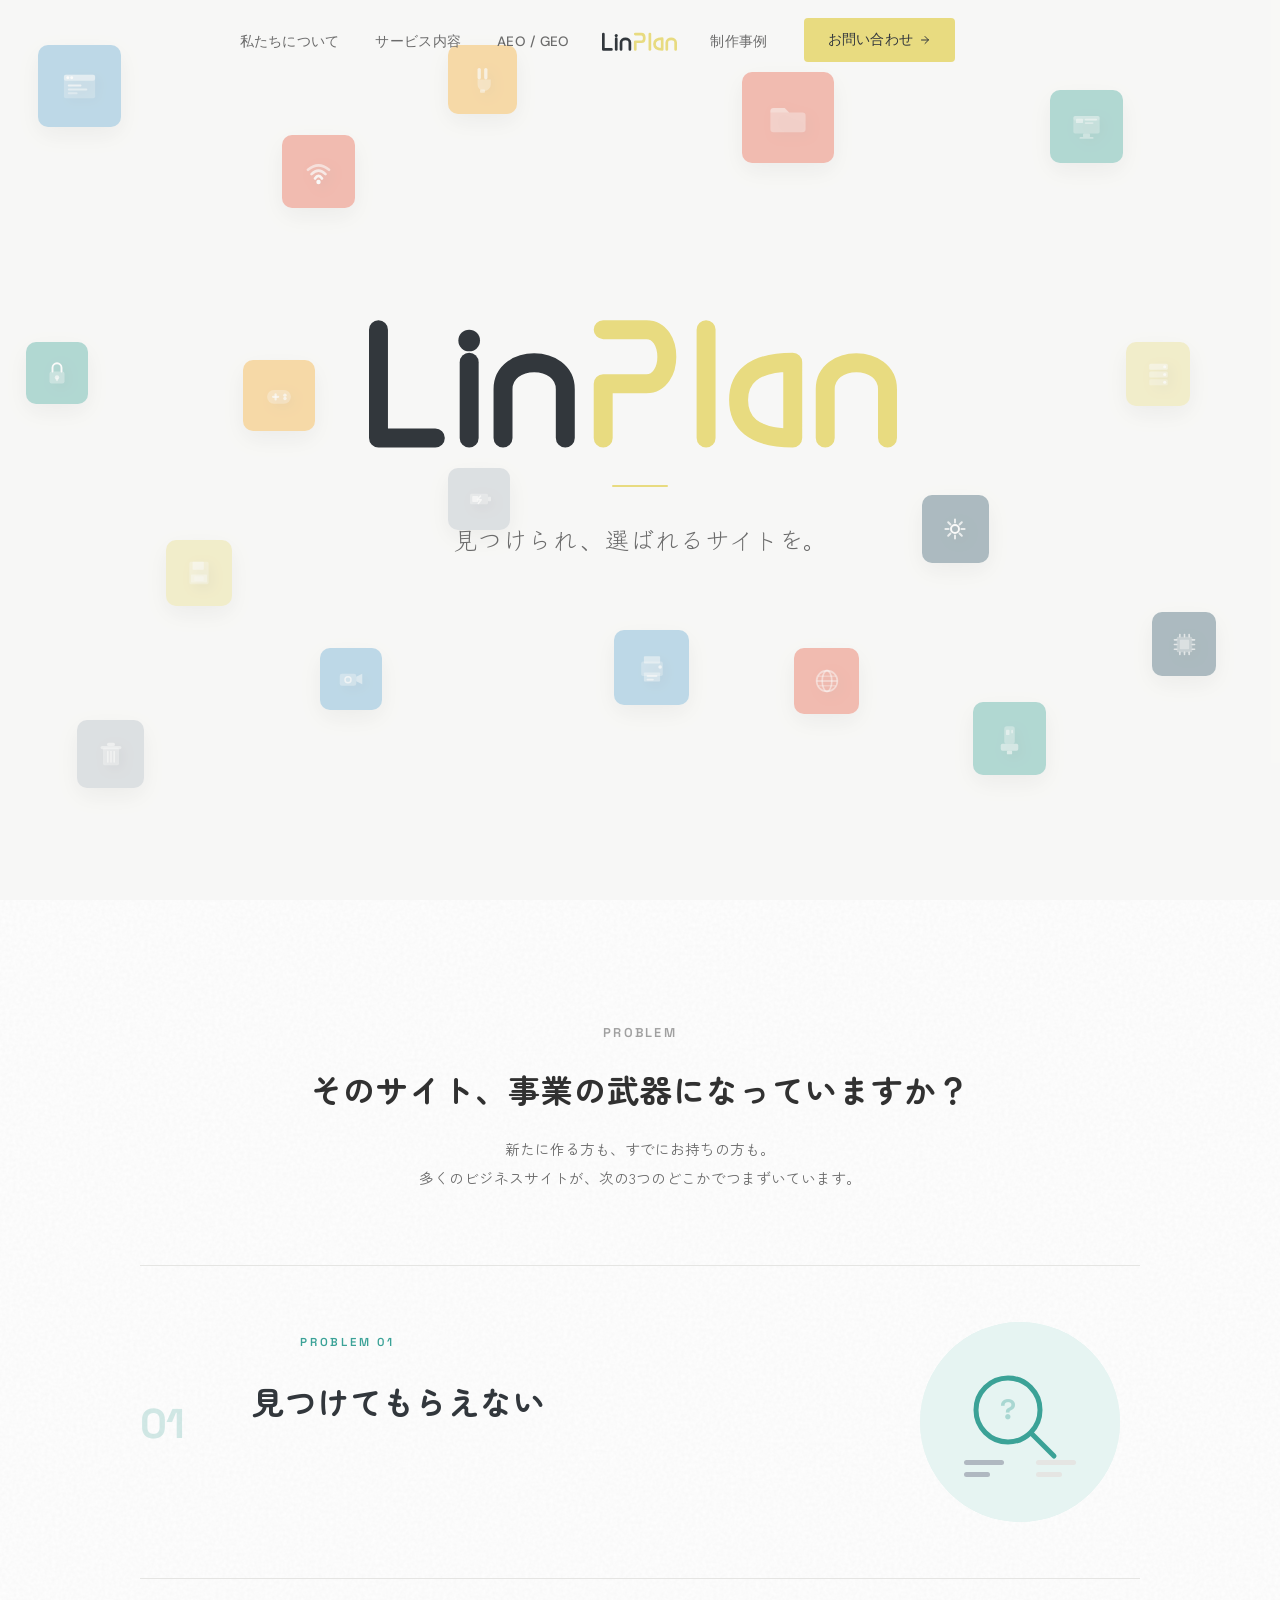
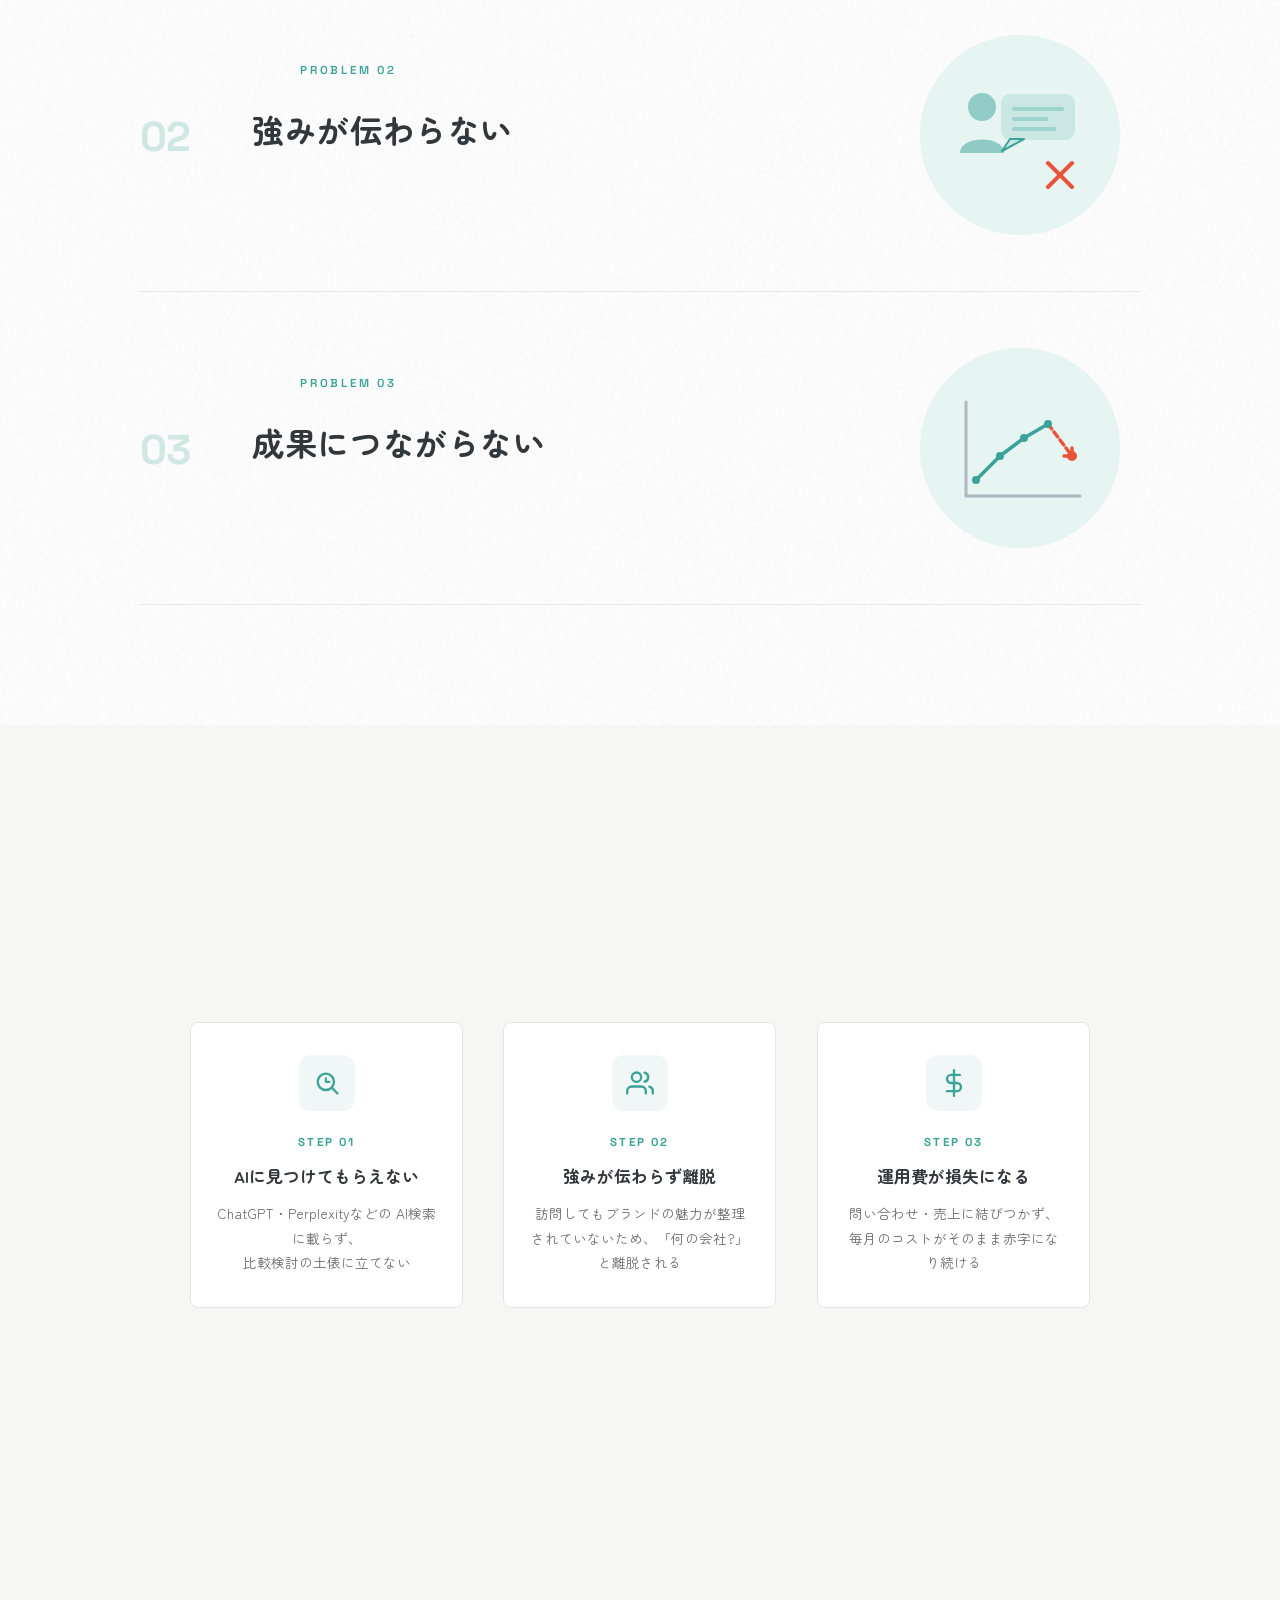
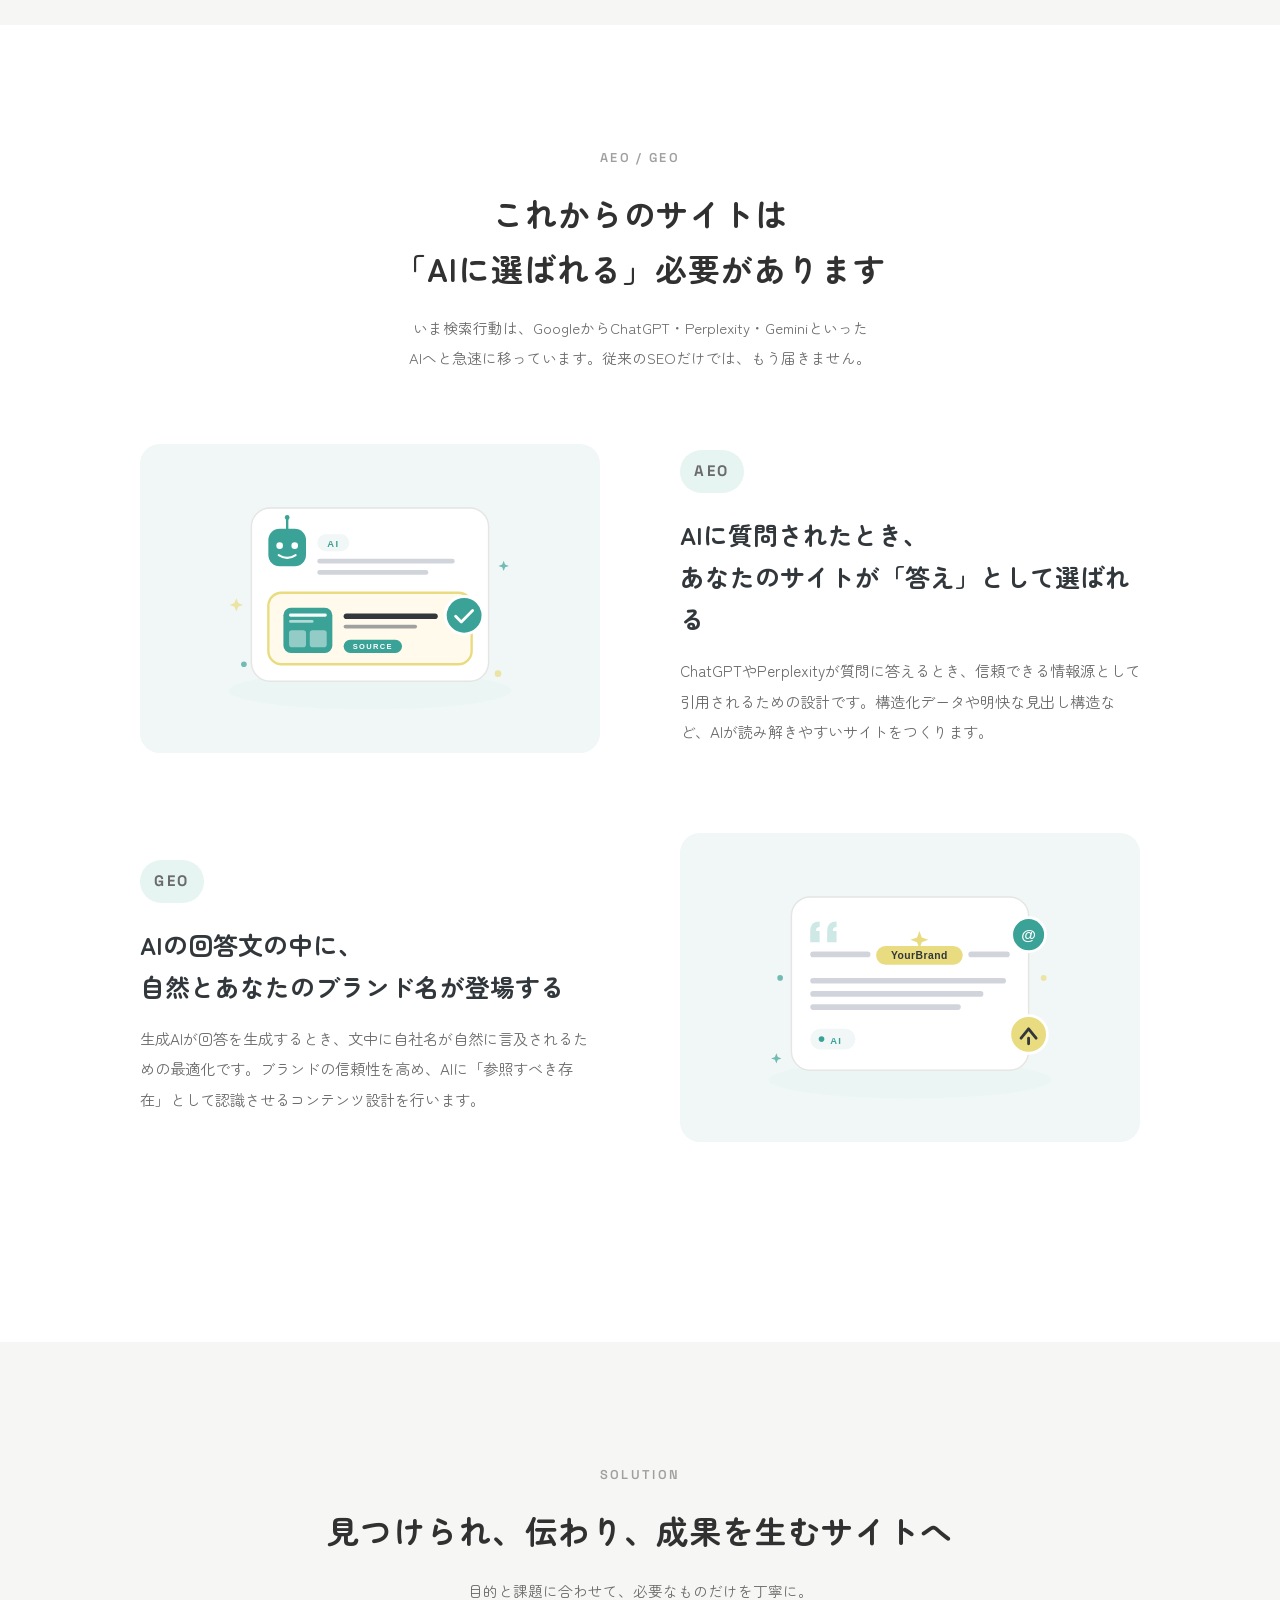
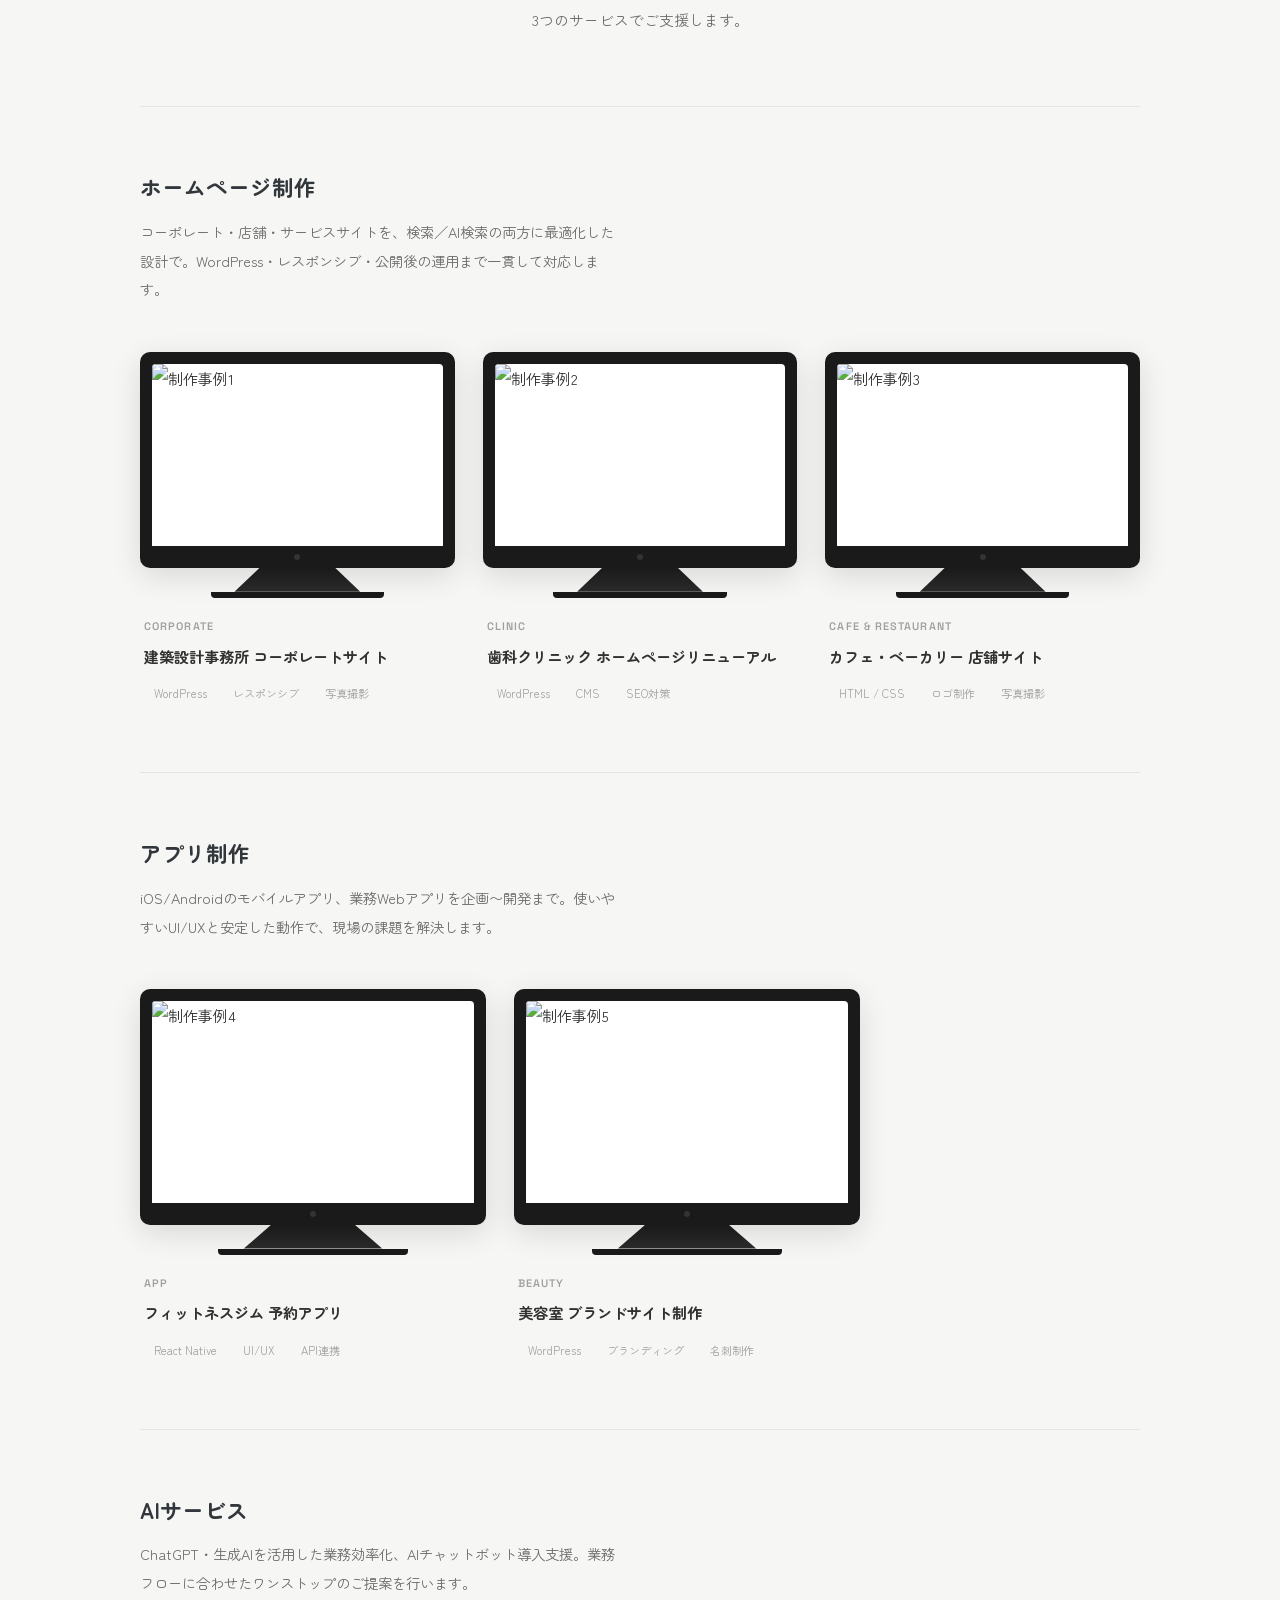
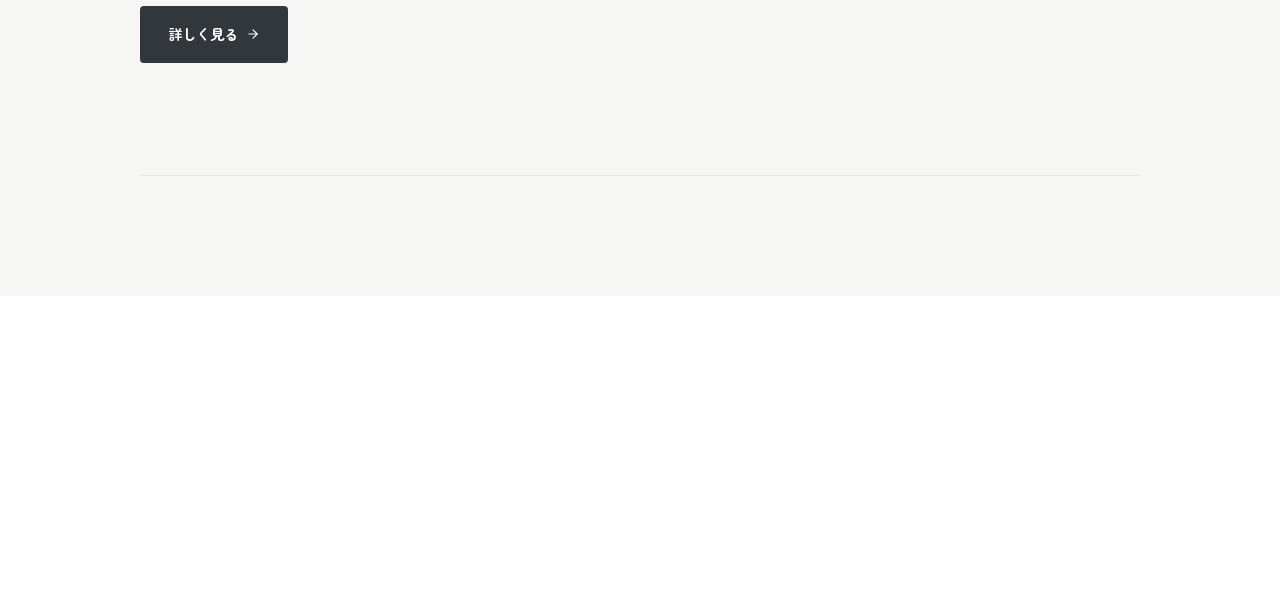
==== commit 4e7e392e: "ローディングアニメーション追加版" ====
--- a/index.html
+++ b/index.html
@@ -24,8 +24,13 @@
 
 <link rel="preconnect" href="https://fonts.googleapis.com">
 <link rel="preconnect" href="https://fonts.gstatic.com" crossorigin>
-<link href="https://fonts.googleapis.com/css2?family=Space+Grotesk:wght@400;500;600;700&family=DM+Sans:wght@300;400;500;600&family=Noto+Sans+JP:wght@300;400;500;700&family=Klee+One:wght@400;600&family=Caveat:wght@400;500;600;700&display=swap" rel="stylesheet">
+<link href="https://fonts.googleapis.com/css2?family=Space+Grotesk:wght@400;500;600;700&family=DM+Sans:wght@300;400;500;600&family=Noto+Sans+JP:wght@300;400;500;700&family=Klee+One:wght@400;600&family=Caveat:wght@400;500;600;700&family=Zen+Maru+Gothic:wght@400;500;700;900&display=swap" rel="stylesheet">
 <link rel="stylesheet" href="css/common.css">
+
+<!-- アニメーション用ライブラリ (Problem / Agitate セクション) -->
+<script defer src="https://cdnjs.cloudflare.com/ajax/libs/gsap/3.12.5/gsap.min.js"></script>
+<script defer src="https://cdnjs.cloudflare.com/ajax/libs/gsap/3.12.5/ScrollTrigger.min.js"></script>
+<script defer src="https://cdn.jsdelivr.net/npm/split-type@0.3.4/umd/index.min.js"></script>
 
 <script type="application/ld+json">
 {
@@ -158,7 +163,7 @@
   @keyframes heroFloat15 { 0%,100%{transform:translate(0,0) rotate(5deg)}  50%{transform:translate(-12px,20px) rotate(3deg)} }
   @keyframes heroFloat16 { 0%,100%{transform:translate(0,0) rotate(-3deg)} 50%{transform:translate(20px,8px) rotate(-1deg)} }
 
-  /* ============ BUTTONS (bluefarm: dark, square, arrow) ============ */
+  /* ============ BUTTONS ============ */
   .btn-dark {
     display: inline-flex; align-items: center; gap: 12px;
     padding: 16px 36px;
@@ -183,29 +188,7 @@
   }
   .btn-outline:hover { border-color: var(--text); }
 
-  /* ============ NUMBERS ============ */
-  .numbers {
-    padding: 56px 0;
-    border-top: 1px solid var(--border);
-    border-bottom: 1px solid var(--border);
-  }
-  .numbers-inner {
-    display: grid; grid-template-columns: repeat(3, 1fr);
-    text-align: center; gap: 20px;
-  }
-  .number-item strong {
-    display: block;
-    font-size: 2.6rem; font-weight: 700;
-    color: var(--dark);
-    line-height: 1.2;
-    font-family: var(--font-display);
-  }
-  .number-item span {
-    font-size: .82rem; color: var(--text-muted);
-    margin-top: 6px; display: block;
-  }
-
-  /* ============ SECTION COMMON (bluefarm: large en label) ============ */
+  /* ============ SECTION COMMON ============ */
   .section { padding: 120px 0; }
   .section-gray { background: var(--bg-gray); }
   .section-head { margin-bottom: 72px; }
@@ -234,274 +217,439 @@
   }
   .section-head--center .section-desc { margin-left: auto; margin-right: auto; }
 
-  /* ============ ABOUT (bluefarm style) ============ */
-  .about-grid {
+  /* ============ PROBLEM ============ */
+  #problem {
+    position: relative;
+    overflow: hidden;
+  }
+  /* ノイズグレイン (SVG feTurbulence) */
+  #problem::before {
+    content: '';
+    position: absolute;
+    inset: 0;
+    background-image: url("data:image/svg+xml;utf8,<svg xmlns='http://www.w3.org/2000/svg' viewBox='0 0 400 400'><filter id='n'><feTurbulence type='fractalNoise' baseFrequency='0.9' numOctaves='2' stitchTiles='stitch'/><feColorMatrix values='0 0 0 0 0  0 0 0 0 0  0 0 0 0 0  0 0 0 0.55 0'/></filter><rect width='100%' height='100%' filter='url(%23n)'/></svg>");
+    opacity: 0.05;
+    pointer-events: none;
+    z-index: 0;
+    mix-blend-mode: multiply;
+  }
+  #problem > .container {
+    position: relative;
+    z-index: 1;
+  }
+
+  .problem-stack {
+    margin-top: 40px;
+    position: relative;
+  }
+
+  .problem-item {
+    position: relative;
+    display: grid;
+    grid-template-columns: 72px 1fr 240px;
+    gap: 40px;
+    align-items: center;
+    padding: 56px 0;
+    border-top: 1px solid var(--border);
+    isolation: isolate;
+  }
+  .problem-item:last-child {
+    border-bottom: 1px solid var(--border);
+  }
+
+  /* スタック→スライド用 (デスクトップのみ) */
+  @media (min-width: 901px) {
+    .problem-stack.is-stacked {
+      /* JS が height を測定して付与 */
+    }
+    .problem-stack.is-stacked .problem-item {
+      position: absolute;
+      top: 0;
+      left: 0;
+      right: 0;
+      width: 100%;
+      background: #fff;
+      border: 1px solid var(--border);
+      border-top: 1px solid var(--border);
+      border-radius: 12px;
+      padding: 48px 40px;
+      will-change: transform, opacity;
+    }
+    .problem-stack.is-stacked .problem-item__line { display: none; }
+  }
+
+  .problem-item__line {
+    position: absolute;
+    top: -1px;
+    left: 0;
+    height: 1px;
+    width: 100%;
+    background: var(--accent);
+    transform: scaleX(0);
+    transform-origin: left center;
+    transition: transform 1.4s var(--ease);
+    z-index: 2;
+  }
+  .problem-item.is-inview .problem-item__line {
+    transform: scaleX(1);
+  }
+
+  .problem-item__num {
+    position: relative;
+    font-family: var(--font-display);
+    font-weight: 700;
+    font-size: 2.6rem;
+    line-height: 1;
+    letter-spacing: -0.03em;
+    user-select: none;
+    z-index: 2;
+    padding-top: 4px;
+  }
+  .problem-item__num span {
+    display: inline-block;
+    color: var(--accent);
+    opacity: 0.22;
+    transition: opacity 0.9s var(--ease);
+  }
+  .problem-item.is-inview .problem-item__num span {
+    opacity: 1;
+  }
+
+  .problem-item__body {
+    position: relative;
+    z-index: 2;
+  }
+  .problem-item__label {
+    display: inline-flex;
+    align-items: center;
+    font-family: var(--font-display);
+    font-size: 0.72rem;
+    font-weight: 600;
+    letter-spacing: 0.24em;
+    color: var(--accent);
+    margin-bottom: 22px;
+    padding-left: 48px;
+    position: relative;
+  }
+  .problem-item__label::before {
+    content: '';
+    position: absolute;
+    left: 0;
+    top: 50%;
+    width: 36px;
+    height: 1px;
+    background: var(--accent);
+    transform-origin: left;
+    transform: scaleX(0);
+    transition: transform 1.1s var(--ease) 0.25s;
+  }
+  .problem-item.is-inview .problem-item__label::before {
+    transform: scaleX(1);
+  }
+
+  .problem-item__title {
+    font-size: clamp(1.4rem, 2.5vw, 2rem);
+    font-weight: 700;
+    line-height: 1.6;
+    letter-spacing: 0.02em;
+    margin-bottom: 24px;
+    color: var(--dark);
+    overflow: hidden;
+    padding: 0 4px 6px 0;
+  }
+  .problem-item__title .char {
+    display: inline-block;
+    transform: translateY(110%);
+    opacity: 0;
+    will-change: transform, opacity;
+  }
+
+  .problem-item__desc {
+    font-size: 0.92rem;
+    line-height: 2.1;
+    color: var(--text-light);
+    max-width: 520px;
+    opacity: 0;
+    transform: translateY(18px);
+    transition: opacity 1.1s var(--ease) 0.55s, transform 1.1s var(--ease) 0.55s;
+  }
+  .problem-item.is-inview .problem-item__desc {
+    opacity: 1;
+    transform: none;
+  }
+
+  .problem-item__illust {
+    display: flex;
+    align-items: center;
+    justify-content: center;
+  }
+  .problem-item__illust svg {
+    width: 200px;
+    height: 200px;
+    border-radius: 50%;
+    background: #e6f4f2;
+    overflow: visible;
+  }
+
+  @media (max-width: 900px) {
+    .problem-item {
+      grid-template-columns: 48px 1fr;
+      gap: 24px;
+      padding: 48px 0;
+    }
+    .problem-item__num {
+      font-size: 1.8rem;
+    }
+    .problem-item__illust {
+      display: none;
+    }
+  }
+
+  @media (prefers-reduced-motion: reduce) {
+    .problem-item__num span {
+      transition: none;
+      color: var(--accent);
+      opacity: 1;
+    }
+    .problem-item__title .char { opacity: 1; transform: none; }
+    .problem-item__desc { opacity: 1; transform: none; transition: none; }
+    .problem-item__line { transform: scaleX(1); transition: none; }
+    .problem-item__label::before { transform: scaleX(1); transition: none; }
+  }
+
+  /* ============ AGITATE (scroll-pinned card stack) ============ */
+  .agitate {
+    background: var(--bg-gray);
+    min-height: 100vh;
+    display: flex;
+    align-items: center;
+    padding: 100px 0;
+  }
+  .agitate-inner {
+    max-width: 980px;
+    margin: 0 auto;
+    padding: 0 40px;
+    width: 100%;
+  }
+  .agitate .section-en {
+    color: var(--accent);
+    margin-bottom: 20px;
+    display: block;
+    text-align: center;
+  }
+  .agitate-title {
+    font-size: clamp(1.5rem, 2.8vw, 2.2rem);
+    font-weight: 700;
+    line-height: 1.55;
+    letter-spacing: 0.01em;
+    margin-bottom: 56px;
+    color: var(--dark);
+    text-align: center;
+  }
+
+  .agitate-flow {
+    display: grid;
+    grid-template-columns: 1fr 40px 1fr 40px 1fr;
+    align-items: center;
+    gap: 0;
+    margin-bottom: 40px;
+    position: relative;
+  }
+  .agitate-card {
+    background: #fff;
+    border: 1px solid var(--border);
+    border-radius: 8px;
+    padding: 32px 24px;
+    text-align: center;
+    position: relative;
+    will-change: transform;
+  }
+  .agitate-card__icon {
+    width: 56px;
+    height: 56px;
+    margin: 0 auto 20px;
+    background: #f0f7f6;
+    border-radius: 12px;
+    display: flex;
+    align-items: center;
+    justify-content: center;
+  }
+  .agitate-card__num {
+    font-family: var(--font-display);
+    font-size: 0.72rem;
+    font-weight: 700;
+    letter-spacing: 0.18em;
+    color: var(--accent);
+    margin-bottom: 10px;
+  }
+  .agitate-card__title {
+    font-size: 1.05rem;
+    font-weight: 700;
+    color: var(--dark);
+    margin-bottom: 12px;
+    line-height: 1.5;
+  }
+  .agitate-card__desc {
+    font-size: 0.85rem;
+    line-height: 1.8;
+    color: var(--text-light);
+  }
+  .agitate-arrow {
+    display: flex;
+    align-items: center;
+    justify-content: center;
+    color: var(--accent);
+    opacity: 0;
+  }
+
+  .agitate-conclusion {
+    background: var(--dark);
+    border-radius: 8px;
+    padding: 36px 48px;
+    display: flex;
+    align-items: center;
+    gap: 24px;
+    opacity: 0;
+    transform: translateY(20px);
+  }
+  .agitate-conclusion__icon {
+    flex-shrink: 0;
+    width: 48px;
+    height: 48px;
+    background: rgba(59,162,151,0.2);
+    border-radius: 50%;
+    display: flex;
+    align-items: center;
+    justify-content: center;
+  }
+  .agitate-conclusion__text {
+    font-size: 1.05rem;
+    line-height: 1.9;
+    color: rgba(255,255,255,0.75);
+  }
+  .agitate-conclusion__text strong {
+    color: #fff;
+    font-weight: 600;
+  }
+
+  @media (max-width: 760px) {
+    .agitate-flow {
+      grid-template-columns: 1fr;
+      gap: 12px;
+    }
+    .agitate-arrow { opacity: 1; transform: rotate(90deg); }
+    .agitate-conclusion { flex-direction: column; padding: 28px 24px; opacity: 1; transform: none; }
+    .agitate-card { transform: none !important; }
+  }
+
+  .agitate-anim-label { opacity: 0; transform: translateY(20px); }
+  .agitate-anim-title { opacity: 0; transform: translateY(20px); }
+
+  /* ============ AEO / GEO (illustrated) ============ */
+  .aeo-geo { padding: 120px 0; }
+
+  .aeo-geo-row {
     display: grid;
     grid-template-columns: 1fr 1fr;
-    gap: 60px;
-    align-items: center;
-  }
-  .about-visual {
-    position: relative;
+    gap: 80px;
+    align-items: center;
+    margin-bottom: 80px;
+  }
+  .aeo-geo-row--reverse { direction: rtl; }
+  .aeo-geo-row--reverse > * { direction: ltr; }
+
+  .aeo-geo-illust {
+    background: #f0f7f6;
+    border-radius: 20px;
+    padding: 32px;
     display: flex;
-    align-items: flex-end;
+    align-items: center;
     justify-content: center;
-    min-height: 420px;
-  }
-  .about-vertical-text {
-    writing-mode: vertical-rl;
-    font-size: 2.4rem;
+  }
+  .aeo-geo-illust svg { width: 100%; max-width: 320px; height: auto; }
+
+  .aeo-geo-tag {
+    display: inline-flex;
+    align-items: center;
+    background: #e6f4f2;
+    color: var(--accent);
+    font-family: var(--font-display);
+    font-size: 0.72rem;
     font-weight: 700;
-    line-height: 1.8;
-    letter-spacing: .12em;
+    letter-spacing: 0.18em;
+    padding: 6px 14px;
+    border-radius: 100px;
+    margin-bottom: 20px;
+  }
+  .aeo-geo-text h3 {
+    font-size: clamp(1.2rem, 2vw, 1.55rem);
+    font-weight: 700;
     color: var(--dark);
-  }
-  .about-pencil-img {
-    position: absolute;
-    bottom: 20px;
-    left: 60px;
-    width: 160px;
-    height: auto;
-  }
-  .about-bracket {
-    position: absolute;
-    top: 0;
-    right: 0;
-    width: 60px;
-    height: 80px;
-  }
-  .about-text-block {}
-  .about-text-block p {
-    font-size: .95rem;
-    line-height: 2.2;
-    color: var(--text);
-    margin-bottom: 24px;
-  }
-  .about-text-block p:first-child {
-    font-weight: 500;
-  }
-  .about-btn {
-    display: inline-flex;
-    align-items: center;
-    gap: 8px;
-    margin-top: 16px;
-    padding: 14px 36px;
-    background: #E8DB80;
+    line-height: 1.7;
+    margin-bottom: 16px;
+  }
+  .aeo-geo-text p {
+    font-size: 0.95rem;
+    line-height: 2;
+    color: var(--text-light);
+  }
+
+  @media (max-width: 860px) {
+    .aeo-geo-row { grid-template-columns: 1fr; gap: 32px; }
+    .aeo-geo-row--reverse { direction: ltr; }
+  }
+
+  /* ============ SERVICE + WORKS 統合 ============ */
+  .service-group {
+    border-top: 1px solid var(--border);
+    padding: 64px 0;
+  }
+  .service-group:last-child { border-bottom: 1px solid var(--border); }
+  .service-group__head {
+    margin-bottom: 48px;
+    text-align: left;
+  }
+  .service-group__title {
+    font-size: 1.35rem;
+    font-weight: 700;
     color: var(--dark);
-    font-size: .95rem;
-    font-weight: 600;
-    border-radius: 4px;
-    text-decoration: none;
-    transition: opacity .3s;
-  }
-  .about-btn:hover { opacity: .8; }
-  .about-btn svg { transition: transform .3s; }
-  .about-btn:hover svg { transform: translateX(4px); }
-  @media (max-width: 768px) {
-    .about-grid {
-      grid-template-columns: 1fr;
-      gap: 40px;
-    }
-    .about-visual {
-      min-height: 320px;
-      justify-content: center;
-    }
-    .about-vertical-text {
-      font-size: 1.8rem;
-    }
-  }
-
-  /* ============ PROBLEM (PAS: problem callouts) ============ */
-  .problem-grid {
+    line-height: 1.5;
+    margin-bottom: 14px;
+  }
+  .service-group__desc {
+    font-size: 0.9rem;
+    line-height: 2;
+    color: var(--text-light);
+    max-width: 480px;
+  }
+  .service-group__works {
     display: grid;
     grid-template-columns: repeat(3, 1fr);
     gap: 28px;
   }
-  .problem-card {
-    background: var(--white);
-    border: 1px solid var(--border);
+  .service-group__works-2col {
+    grid-template-columns: repeat(2, 1fr);
+    max-width: 720px;
+  }
+  .service-group__cta {
+    display: inline-flex;
+    align-items: center;
+    gap: 8px;
+    margin-top: 8px;
+    padding: 14px 28px;
+    background: var(--dark);
+    color: #fff;
     border-radius: 4px;
-    padding: 44px 36px;
-    transition: transform .4s var(--ease), box-shadow .4s var(--ease);
-  }
-  .problem-card:hover {
-    transform: translateY(-4px);
-    box-shadow: 0 12px 36px rgba(0,0,0,.05);
-  }
-  .problem-num {
-    font-family: var(--font-display);
-    font-size: .72rem;
+    font-size: 0.9rem;
     font-weight: 600;
-    letter-spacing: .14em;
-    color: var(--accent);
-    margin-bottom: 18px;
-  }
-  .problem-card h3 {
-    font-size: 1.1rem;
-    font-weight: 700;
-    line-height: 1.7;
-    margin-bottom: 14px;
-    color: var(--dark);
-  }
-  .problem-card p {
-    font-size: .88rem;
-    line-height: 2;
-    color: var(--text-light);
-  }
-  @media (max-width: 768px) {
-    .problem-grid { grid-template-columns: 1fr; }
-  }
-
-  /* ============ AGITATE (quiet emphasis block) ============ */
-  .agitate {
-    background: var(--bg-gray);
-    padding: 100px 0;
-  }
-  .agitate-inner {
-    max-width: 720px;
-    margin: 0 auto;
-    padding: 0 40px;
-    text-align: center;
-  }
-  .agitate .section-en {
-    color: var(--text-muted);
-    margin-bottom: 18px;
-  }
-  .agitate-title {
-    font-size: clamp(1.3rem, 2.4vw, 1.75rem);
-    font-weight: 700;
-    line-height: 1.9;
-    letter-spacing: .03em;
-    color: var(--dark);
-    margin-bottom: 36px;
-  }
-  .agitate-body p {
-    font-size: .95rem;
-    line-height: 2.2;
-    color: var(--text);
-    margin-bottom: 14px;
-  }
-  .agitate-body p:last-child { margin-bottom: 0; }
-
-  /* ============ AEO / GEO ============ */
-  .aeo-geo { padding: 120px 0; }
-  .aeo-geo-cards {
-    display: grid;
-    grid-template-columns: 1fr 1fr;
-    gap: 28px;
-    margin-bottom: 40px;
-  }
-  .aeo-geo-card {
-    background: var(--white);
-    border: 1px solid var(--border);
-    border-left: 3px solid var(--accent);
-    border-radius: 4px;
-    padding: 44px 40px;
-  }
-  .aeo-geo-label {
-    font-family: var(--font-display);
-    font-size: .72rem;
-    font-weight: 600;
-    letter-spacing: .14em;
-    color: var(--accent);
-    margin-bottom: 14px;
-  }
-  .aeo-geo-card h3 {
-    font-size: 1.1rem;
-    font-weight: 700;
-    margin-bottom: 18px;
-    line-height: 1.7;
-    color: var(--dark);
-  }
-  .aeo-geo-card p {
-    font-size: .88rem;
-    line-height: 2;
-    color: var(--text-light);
-  }
-  .aeo-geo-measures {
-    background: var(--white);
-    border: 1px solid var(--border);
-    border-radius: 8px;
-    padding: 48px 48px;
-  }
-  .aeo-geo-measures h4 {
-    font-size: 1rem;
-    font-weight: 700;
-    margin-bottom: 24px;
-    color: var(--dark);
-    letter-spacing: .02em;
-  }
-  .aeo-geo-measures ul {
-    list-style: none;
-    display: grid;
-    gap: 14px;
-  }
-  .aeo-geo-measures li {
-    font-size: .9rem;
-    line-height: 1.9;
-    color: var(--text);
-    padding-left: 24px;
-    position: relative;
-  }
-  .aeo-geo-measures li::before {
-    content: '';
-    position: absolute;
-    left: 0;
-    top: 0.85em;
-    width: 12px;
-    height: 2px;
-    background: var(--accent);
-  }
-  @media (max-width: 768px) {
-    .aeo-geo-cards { grid-template-columns: 1fr; }
-    .aeo-geo-measures { padding: 36px 28px; }
-  }
-
-  /* ============ SERVICE (bluefarm: 3-col, minimal card) ============ */
-  .service-grid {
-    display: grid;
-    grid-template-columns: repeat(3, 1fr);
-    gap: 28px;
-  }
-  .service-card {
-    background: var(--white);
-    border: 1px solid var(--border);
-    border-radius: 4px;
-    padding: 48px 40px;
-    transition: transform .4s var(--ease), box-shadow .4s var(--ease);
-  }
-  .service-card:hover {
-    transform: translateY(-4px);
-    box-shadow: 0 12px 36px rgba(0,0,0,.05);
-  }
-  .service-num {
-    font-family: var(--font-display);
-    font-size: .7rem;
-    font-weight: 600;
-    letter-spacing: .12em;
-    color: var(--text-muted);
-    margin-bottom: 20px;
-    padding-bottom: 20px;
-    border-bottom: 1px solid var(--border);
-  }
-  .service-card h3 {
-    font-size: 1.15rem;
-    font-weight: 700;
-    margin-bottom: 16px;
-    line-height: 1.6;
-  }
-  .service-card p {
-    font-size: .88rem;
-    line-height: 2;
-    color: var(--text-light);
+    transition: opacity 0.3s;
+  }
+  .service-group__cta:hover { opacity: 0.8; }
+  @media (max-width: 900px) {
+    .service-group__works, .service-group__works-2col { grid-template-columns: 1fr; max-width: 100%; }
   }
 
   /* ============ WORKS (monitor style) ============ */
-  .works-grid {
-    display: grid;
-    grid-template-columns: repeat(3, 1fr);
-    gap: 36px 28px;
-  }
   .work-card {
     cursor: pointer;
     transition: transform .5s var(--ease);
@@ -510,7 +658,6 @@
     transform: translateY(-4px);
   }
 
-  /* --- Monitor Frame --- */
   .monitor {
     position: relative;
     background: #1a1a1a;
@@ -526,23 +673,11 @@
     background: #fff;
     border-radius: 4px 4px 0 0;
   }
-  .monitor-screen::-webkit-scrollbar {
-    width: 5px;
-  }
-  .monitor-screen::-webkit-scrollbar-track {
-    background: #f1f1f1;
-  }
-  .monitor-screen::-webkit-scrollbar-thumb {
-    background: #ccc;
-    border-radius: 3px;
-  }
-  .monitor-screen::-webkit-scrollbar-thumb:hover {
-    background: #aaa;
-  }
-  .monitor-screen img {
-    width: 100%;
-    display: block;
-  }
+  .monitor-screen::-webkit-scrollbar { width: 5px; }
+  .monitor-screen::-webkit-scrollbar-track { background: #f1f1f1; }
+  .monitor-screen::-webkit-scrollbar-thumb { background: #ccc; border-radius: 3px; }
+  .monitor-screen::-webkit-scrollbar-thumb:hover { background: #aaa; }
+  .monitor-screen img { width: 100%; display: block; }
   .monitor-chin {
     height: 22px;
     display: flex;
@@ -570,7 +705,6 @@
     border-radius: 0 0 4px 4px;
   }
 
-  /* --- Work Info (below monitor) --- */
   .work-info { padding: 18px 4px 0; }
   .work-category {
     font-size: .68rem; font-weight: 600;
@@ -594,51 +728,186 @@
     padding: 4px 10px;
     border-radius: 3px;
   }
-  .works-more {
-    text-align: center;
-    margin-top: 52px;
-  }
-  .works-more a {
-    display: inline-flex; align-items: center; gap: 10px;
-    padding: 14px 36px;
-    border: 1px solid var(--border);
-    border-radius: 4px;
-    font-size: .88rem; font-weight: 500;
-    color: var(--text);
-    transition: all .3s;
-  }
-  .works-more a:hover { border-color: var(--dark); background: var(--dark); color: #fff; }
-  .works-more a svg { transition: transform .3s; }
-  .works-more a:hover svg { transform: translateX(4px); }
-  @media (max-width: 768px) {
-    .works-grid { grid-template-columns: 1fr; max-width: 400px; margin: 0 auto; }
-  }
-
-  /* ============ PALETTES ============ */
-  .palette-1 { background: linear-gradient(135deg, #e8ddd3 0%, #d4c5b3 100%); }
-  .palette-2 { background: linear-gradient(135deg, #c9d8e0 0%, #a8bcc8 100%); }
-  .palette-3 { background: linear-gradient(135deg, #d5ddd3 0%, #b8c8b0 100%); }
-  .palette-4 { background: linear-gradient(135deg, #e0d5d8 0%, #c8b0b8 100%); }
-  .palette-5 { background: linear-gradient(135deg, #ddd8c9 0%, #c8c0a0 100%); }
-  .palette-6 { background: linear-gradient(135deg, #d3dee8 0%, #b0c0d4 100%); }
 
   /* ============ RESPONSIVE (page-specific) ============ */
   @media (max-width: 900px) {
     .hero { --hero-gap: 40px; }
     .section { padding: 80px 0; }
-    .about-grid { grid-template-columns: 1fr; gap: 40px; }
-    .about-visual { max-height: 300px; }
-    .service-grid { grid-template-columns: 1fr; }
-    .works-grid { grid-template-columns: 1fr; }
   }
   @media (max-width: 600px) {
     .hero { --hero-gap: 24px; }
     .hero-actions { flex-direction: column; }
-    .numbers-inner { grid-template-columns: 1fr; gap: 20px; }
-  }
+  }
+
+  /* ============ SECTION FONT (Problem 以下は Zen Maru Gothic に統一) ============ */
+  #problem,
+  .agitate,
+  #solution,
+  #aeo-geo {
+    font-family: 'Zen Maru Gothic', 'Noto Sans JP', sans-serif;
+  }
+
 </style>
 </head>
 <body>
+
+<!-- ========== LOADING SCREEN ========== -->
+<div id="lp-loader">
+  <div id="lp-loader-inner">
+    <!-- レモン（左半分） -->
+    <div class="lp-lemon-half lp-lemon-left">
+      <svg viewBox="0 0 120 120" fill="none" xmlns="http://www.w3.org/2000/svg">
+        <clipPath id="leftClip"><rect x="0" y="0" width="60" height="120"/></clipPath>
+        <g clip-path="url(#leftClip)">
+          <ellipse cx="60" cy="65" rx="52" ry="46" fill="#F5E642"/>
+          <ellipse cx="60" cy="65" rx="44" ry="38" fill="#F7ED6A"/>
+          <path d="M60 27 L60 103" stroke="#F0D800" stroke-width="1.5" opacity="0.4"/>
+          <path d="M20 45 Q60 55 60 65" stroke="#F0D800" stroke-width="1.5" opacity="0.4" fill="none"/>
+          <path d="M16 75 Q40 72 60 65" stroke="#F0D800" stroke-width="1.5" opacity="0.4" fill="none"/>
+          <ellipse cx="60" cy="18" rx="8" ry="9" fill="#F5E642"/>
+          <ellipse cx="60" cy="112" rx="6" ry="7" fill="#F5E642"/>
+        </g>
+        <path d="M60 0 L55 20 L62 35 L54 55 L63 75 L54 95 L60 120" stroke="#e8c800" stroke-width="2" fill="none" stroke-linejoin="round"/>
+      </svg>
+    </div>
+
+    <!-- レモン（右半分） -->
+    <div class="lp-lemon-half lp-lemon-right">
+      <svg viewBox="0 0 120 120" fill="none" xmlns="http://www.w3.org/2000/svg">
+        <clipPath id="rightClip"><rect x="60" y="0" width="60" height="120"/></clipPath>
+        <g clip-path="url(#rightClip)">
+          <ellipse cx="60" cy="65" rx="52" ry="46" fill="#F5E642"/>
+          <ellipse cx="60" cy="65" rx="44" ry="38" fill="#F7ED6A"/>
+          <path d="M60 27 L60 103" stroke="#F0D800" stroke-width="1.5" opacity="0.4"/>
+          <path d="M100 45 Q60 55 60 65" stroke="#F0D800" stroke-width="1.5" opacity="0.4" fill="none"/>
+          <path d="M104 75 Q80 72 60 65" stroke="#F0D800" stroke-width="1.5" opacity="0.4" fill="none"/>
+          <ellipse cx="60" cy="18" rx="8" ry="9" fill="#F5E642"/>
+          <ellipse cx="60" cy="112" rx="6" ry="7" fill="#F5E642"/>
+        </g>
+        <path d="M60 0 L65 20 L58 35 L66 55 L57 75 L66 95 L60 120" stroke="#e8c800" stroke-width="2" fill="none" stroke-linejoin="round"/>
+        <path d="M68 12 Q88 -2 96 10 Q80 22 68 12Z" fill="#5AB552"/>
+        <path d="M68 12 Q85 8 96 10" stroke="#3a8c34" stroke-width="1" fill="none"/>
+      </svg>
+    </div>
+
+    <!-- ロゴ（レモンの中から出てくる） -->
+    <div id="lp-loader-logo">
+      <svg class="lp-logo" xmlns="http://www.w3.org/2000/svg" viewBox="0 0 200 52" role="img" aria-label="LinPlan">
+        <g class="lp-lin" fill="currentColor" stroke="currentColor" stroke-width="7" stroke-linecap="round" stroke-linejoin="round">
+          <path fill="none" d="M3.5 8V48H24.5"/>
+          <path fill="none" d="M37 20V48"/>
+          <path fill="none" d="M49.5 48V30C49.5 17 72.5 17 72.5 30V48"/>
+          <circle cx="37" cy="12" r="4" stroke="none"/>
+        </g>
+        <g class="lp-plan" fill="none" stroke="currentColor" stroke-width="7" stroke-linecap="round" stroke-linejoin="round">
+          <path d="M86.5 48V28H102.5C112.5 28 112.5 8 102.5 8H86.5"/>
+          <path d="M124.5 8V48"/>
+          <path d="M156.5 20C141.5 20 136.5 26 136.5 34C136.5 42 141.5 48 156.5 48V20"/>
+          <path d="M168.5 48V30C168.5 17 191.5 17 191.5 30V48"/>
+        </g>
+      </svg>
+    </div>
+  </div>
+</div>
+
+<style>
+  #lp-loader {
+    position: fixed;
+    inset: 0;
+    background: #fff;
+    z-index: 99999;
+    display: flex;
+    align-items: center;
+    justify-content: center;
+    overflow: hidden;
+  }
+  #lp-loader-inner {
+    position: relative;
+    width: 160px;
+    height: 160px;
+    display: flex;
+    align-items: center;
+    justify-content: center;
+  }
+  .lp-lemon-half {
+    position: absolute;
+    width: 160px;
+    height: 160px;
+    top: 0; left: 0;
+  }
+  .lp-lemon-left  { transform-origin: right center; }
+  .lp-lemon-right { transform-origin: left center; }
+  #lp-loader-logo {
+    position: absolute;
+    color: #E8DB80;
+    --lp-accent: #E8DB80;
+    opacity: 0;
+    transform: scale(0.6);
+    pointer-events: none;
+    width: 180px;
+  }
+  #lp-loader-logo svg {
+    width: 100%;
+    height: auto;
+  }
+</style>
+
+<script>
+  (function() {
+    const run = () => {
+      if (!window.gsap) { setTimeout(run, 50); return; }
+      const loader    = document.getElementById('lp-loader');
+      const inner     = document.getElementById('lp-loader-inner');
+      const lLeft     = document.querySelector('.lp-lemon-left');
+      const lRight    = document.querySelector('.lp-lemon-right');
+      const logoEl    = document.getElementById('lp-loader-logo');
+      const heroLogo  = document.querySelector('.hero-logo');
+
+      gsap.set(inner, { y: -300, scale: 0.5, opacity: 0 });
+
+      const tl = gsap.timeline({ defaults: { ease: 'power3.out' } });
+
+      tl
+        .to(inner, { y: 0, scale: 1, opacity: 1, duration: 0.7, ease: 'bounce.out' })
+
+        .to(inner, { rotation: -6, duration: 0.08, ease: 'power1.inOut' })
+        .to(inner, { rotation:  6, duration: 0.08, ease: 'power1.inOut' })
+        .to(inner, { rotation: -5, duration: 0.07, ease: 'power1.inOut' })
+        .to(inner, { rotation:  5, duration: 0.07, ease: 'power1.inOut' })
+        .to(inner, { rotation:  0, duration: 0.07, ease: 'power1.inOut' })
+
+        .to(lLeft,  { x: -90, rotation: -15, opacity: 0.6, duration: 0.55, ease: 'back.out(1.2)' }, '+=0.1')
+        .to(lRight, { x:  90, rotation:  15, opacity: 0.6, duration: 0.55, ease: 'back.out(1.2)' }, '<')
+
+        .to(logoEl, { opacity: 1, scale: 1, duration: 0.5, ease: 'back.out(1.6)' }, '-=0.2')
+
+        .to([lLeft, lRight], { opacity: 0, duration: 0.3 }, '+=0.2')
+
+        .add(() => {
+          if (!heroLogo) return;
+          const heroRect  = heroLogo.getBoundingClientRect();
+          const loaderRect = logoEl.getBoundingClientRect();
+          const dx = (heroRect.left + heroRect.width  / 2) - (loaderRect.left + loaderRect.width  / 2);
+          const dy = (heroRect.top  + heroRect.height / 2) - (loaderRect.top  + loaderRect.height / 2);
+          const scale = heroRect.width / loaderRect.width;
+          gsap.to(logoEl, {
+            x: dx, y: dy,
+            scale: scale,
+            duration: 0.7,
+            ease: 'power3.inOut',
+          });
+        }, '+=0.15')
+
+        .to(loader, { opacity: 0, duration: 0.5, ease: 'power2.inOut',
+          onComplete: () => {
+            loader.style.display = 'none';
+            document.body.classList.remove('loading');
+          }
+        }, '+=0.5');
+    };
+    run();
+  })();
+</script>
 
 <!-- ========== NAV ========== -->
 <nav class="nav" id="nav" role="navigation" aria-label="メインナビゲーション">
@@ -646,10 +915,26 @@
     <ul class="nav-links-left">
       <li><a href="about.html">私たちについて</a></li>
       <li><a href="#solution">サービス内容</a></li>
+      <li><a href="aeo-geo.html">AEO / GEO</a></li>
     </ul>
-    <a href="#" class="nav-logo">Lin<span style="color:#E8DB80">Plan</span></a>
+    <a href="#" class="nav-logo" aria-label="LinPlan ホーム">
+      <svg class="lp-logo" xmlns="http://www.w3.org/2000/svg" viewBox="0 0 200 52" role="img" aria-label="LinPlan">
+        <g class="lp-lin" fill="currentColor" stroke="currentColor" stroke-width="7" stroke-linecap="round" stroke-linejoin="round">
+          <path fill="none" d="M3.5 8V48H24.5"/>
+          <path fill="none" d="M37 20V48"/>
+          <path fill="none" d="M49.5 48V30C49.5 17 72.5 17 72.5 30V48"/>
+          <circle cx="37" cy="12" r="4" stroke="none"/>
+        </g>
+        <g class="lp-plan" fill="none" stroke="currentColor" stroke-width="7" stroke-linecap="round" stroke-linejoin="round">
+          <path d="M86.5 48V28H102.5C112.5 28 112.5 8 102.5 8H86.5"/>
+          <path d="M124.5 8V48"/>
+          <path d="M156.5 20C141.5 20 136.5 26 136.5 34C136.5 42 141.5 48 156.5 48V20"/>
+          <path d="M168.5 48V30C168.5 17 191.5 17 191.5 30V48"/>
+        </g>
+      </svg>
+    </a>
     <ul class="nav-links-right">
-      <li><a href="#works">制作事例</a></li>
+      <li><a href="#solution">制作事例</a></li>
       <li><a href="contact.html" class="nav-contact-link">お問い合わせ
         <svg width="12" height="12" fill="none" stroke="currentColor" stroke-width="2" stroke-linecap="round" stroke-linejoin="round" viewBox="0 0 24 24"><path d="M5 12h14M12 5l7 7-7 7"/></svg>
       </a></li>
@@ -665,7 +950,8 @@
   <ul>
     <li><a href="about.html" onclick="toggleMenu()">私たちについて</a></li>
     <li><a href="#solution" onclick="toggleMenu()">サービス内容</a></li>
-    <li><a href="#works" onclick="toggleMenu()">制作事例</a></li>
+    <li><a href="aeo-geo.html" onclick="toggleMenu()">AEO / GEO</a></li>
+    <li><a href="#solution" onclick="toggleMenu()">制作事例</a></li>
     <li><a href="contact.html" onclick="toggleMenu()">お問い合わせ</a></li>
   </ul>
 </div>
@@ -676,7 +962,22 @@
     <!-- Floating tiles are injected by JS -->
     <div class="hero-overlay"></div>
     <div class="hero-content">
-      <div class="hero-logo">Lin<span>Plan</span></div>
+      <div class="hero-logo" role="img" aria-label="LinPlan">
+        <svg class="lp-logo" xmlns="http://www.w3.org/2000/svg" viewBox="0 0 200 52" aria-hidden="true">
+          <g class="lp-lin" fill="currentColor" stroke="currentColor" stroke-width="7" stroke-linecap="round" stroke-linejoin="round">
+            <path fill="none" d="M3.5 8V48H24.5"/>
+            <path fill="none" d="M37 20V48"/>
+            <path fill="none" d="M49.5 48V30C49.5 17 72.5 17 72.5 30V48"/>
+            <circle cx="37" cy="12" r="4" stroke="none"/>
+          </g>
+          <g class="lp-plan" fill="none" stroke="currentColor" stroke-width="7" stroke-linecap="round" stroke-linejoin="round">
+            <path d="M86.5 48V28H102.5C112.5 28 112.5 8 102.5 8H86.5"/>
+            <path d="M124.5 8V48"/>
+            <path d="M156.5 20C141.5 20 136.5 26 136.5 34C136.5 42 141.5 48 156.5 48V20"/>
+            <path d="M168.5 48V30C168.5 17 191.5 17 191.5 30V48"/>
+          </g>
+        </svg>
+      </div>
       <div class="hero-divider"></div>
       <p class="hero-tagline">見つけられ、選ばれるサイトを。</p>
     </div>
@@ -692,214 +993,398 @@
       <h2 class="section-title">そのサイト、事業の武器になっていますか？</h2>
       <p class="section-desc">新たに作る方も、すでにお持ちの方も。<br>多くのビジネスサイトが、次の3つのどこかでつまずいています。</p>
     </div>
-    <div class="problem-grid">
-      <div class="problem-card reveal">
-        <p class="problem-num">PROBLEM 01</p>
-        <h3>見つけてもらえない</h3>
-        <p>Google検索はもちろん、ChatGPTなどのAI検索でも、あなたの事業が候補に挙がっていない。</p>
-      </div>
-      <div class="problem-card reveal">
-        <p class="problem-num">PROBLEM 02</p>
-        <h3>強みが伝わらない</h3>
-        <p>見た目は整っていても、なぜ自分たちを選ぶべきかが言葉になっていない。</p>
-      </div>
-      <div class="problem-card reveal">
-        <p class="problem-num">PROBLEM 03</p>
-        <h3>成果につながらない</h3>
-        <p>アクセスはあるのに、問い合わせや売上に結びつかない。</p>
-      </div>
+
+    <div class="problem-stack">
+      <article class="problem-item" data-index="1">
+        <div class="problem-item__line" aria-hidden="true"></div>
+        <div class="problem-item__num" aria-hidden="true" data-parallax="0.5">
+          <span>01</span>
+        </div>
+        <div class="problem-item__body">
+          <p class="problem-item__label">PROBLEM 01</p>
+          <h3 class="problem-item__title" data-split>見つけてもらえない</h3>
+          <p class="problem-item__desc">Google検索はもちろん、ChatGPTなどのAI検索でも、あなたの事業が候補に挙がっていない。</p>
+        </div>
+        <div class="problem-item__illust" aria-hidden="true">
+          <svg viewBox="0 0 200 200" fill="none" xmlns="http://www.w3.org/2000/svg">
+            <circle cx="100" cy="100" r="100" fill="#e6f4f2"/>
+            <circle cx="88" cy="88" r="32" stroke="#3ba297" stroke-width="5"/>
+            <line x1="112" y1="112" x2="134" y2="134" stroke="#3ba297" stroke-width="5" stroke-linecap="round"/>
+            <text x="88" y="97" text-anchor="middle" font-family="Space Grotesk, sans-serif" font-size="28" font-weight="700" fill="#3ba297" opacity="0.35">?</text>
+            <rect x="44" y="138" width="40" height="5" rx="2.5" fill="#b0b8c1"/>
+            <rect x="44" y="150" width="26" height="5" rx="2.5" fill="#b0b8c1"/>
+            <rect x="116" y="138" width="40" height="5" rx="2.5" fill="#e5e5e3"/>
+            <rect x="116" y="150" width="26" height="5" rx="2.5" fill="#e5e5e3"/>
+          </svg>
+        </div>
+      </article>
+
+      <article class="problem-item" data-index="2">
+        <div class="problem-item__line" aria-hidden="true"></div>
+        <div class="problem-item__num" aria-hidden="true" data-parallax="0.75">
+          <span>02</span>
+        </div>
+        <div class="problem-item__body">
+          <p class="problem-item__label">PROBLEM 02</p>
+          <h3 class="problem-item__title" data-split>強みが伝わらない</h3>
+          <p class="problem-item__desc">見た目は整っていても、なぜ自分たちを選ぶべきかが言葉になっていない。</p>
+        </div>
+        <div class="problem-item__illust" aria-hidden="true">
+          <svg viewBox="0 0 200 200" fill="none" xmlns="http://www.w3.org/2000/svg">
+            <circle cx="100" cy="100" r="100" fill="#e6f4f2"/>
+            <circle cx="62" cy="72" r="14" fill="#3ba297" opacity="0.5"/>
+            <path d="M40 118 C40 100 84 100 84 118" fill="#3ba297" opacity="0.5"/>
+            <rect x="82" y="60" width="72" height="44" rx="8" fill="#3ba297" opacity="0.15" stroke="#3ba297" stroke-width="2"/>
+            <polygon points="90,104 82,116 104,104" fill="#3ba297" opacity="0.15"/>
+            <polygon points="90,104 82,116 104,104" stroke="#3ba297" stroke-width="2" stroke-linejoin="round"/>
+            <rect x="92" y="72" width="52" height="4" rx="2" fill="#3ba297" opacity="0.3"/>
+            <rect x="92" y="82" width="36" height="4" rx="2" fill="#3ba297" opacity="0.3"/>
+            <rect x="92" y="92" width="44" height="4" rx="2" fill="#3ba297" opacity="0.3"/>
+            <line x1="128" y1="128" x2="152" y2="152" stroke="#E8543A" stroke-width="4" stroke-linecap="round"/>
+            <line x1="152" y1="128" x2="128" y2="152" stroke="#E8543A" stroke-width="4" stroke-linecap="round"/>
+          </svg>
+        </div>
+      </article>
+
+      <article class="problem-item" data-index="3">
+        <div class="problem-item__line" aria-hidden="true"></div>
+        <div class="problem-item__num" aria-hidden="true" data-parallax="1.0">
+          <span>03</span>
+        </div>
+        <div class="problem-item__body">
+          <p class="problem-item__label">PROBLEM 03</p>
+          <h3 class="problem-item__title" data-split>成果につながらない</h3>
+          <p class="problem-item__desc">アクセスはあるのに、問い合わせや売上に結びつかない。</p>
+        </div>
+        <div class="problem-item__illust" aria-hidden="true">
+          <svg viewBox="0 0 200 200" fill="none" xmlns="http://www.w3.org/2000/svg">
+            <circle cx="100" cy="100" r="100" fill="#e6f4f2"/>
+            <line x1="46" y1="148" x2="160" y2="148" stroke="#b0b8c1" stroke-width="3" stroke-linecap="round"/>
+            <line x1="46" y1="148" x2="46" y2="54" stroke="#b0b8c1" stroke-width="3" stroke-linecap="round"/>
+            <polyline points="56,132 80,108 104,90 128,76" stroke="#3ba297" stroke-width="3.5" stroke-linecap="round" stroke-linejoin="round"/>
+            <polyline points="128,76 152,108" stroke="#E8543A" stroke-width="3.5" stroke-linecap="round" stroke-dasharray="6 4"/>
+            <polyline points="144,108 152,108 152,100" stroke="#E8543A" stroke-width="3.5" stroke-linecap="round" stroke-linejoin="round"/>
+            <circle cx="56" cy="132" r="4" fill="#3ba297"/>
+            <circle cx="80" cy="108" r="4" fill="#3ba297"/>
+            <circle cx="104" cy="90" r="4" fill="#3ba297"/>
+            <circle cx="128" cy="76" r="4" fill="#3ba297"/>
+            <circle cx="152" cy="108" r="5" fill="#E8543A"/>
+          </svg>
+        </div>
+      </article>
     </div>
   </div>
 </section>
 
 <!-- ========== AGITATE ========== -->
 <section class="agitate" id="agitate">
-  <div class="agitate-inner reveal">
-    <p class="section-en">Why it matters</p>
-    <h2 class="agitate-title">「あるだけのサイト」が、<br>静かに機会を失っている</h2>
-    <div class="agitate-body">
-      <p>検索結果の一番上は、もはや青いリンクではなくAIの回答です。そこに載らないということは、比較検討の土俵にすら立てないということ。</p>
-      <p>ブランドの魅力が整理されていないサイトは、訪問者に「で、何の会社だっけ」と思われた瞬間に離脱されます。</p>
-      <p>成果につながらないサイトは、毎月の運用費がそのまま損失になる——。</p>
-      <p>ひとつひとつは小さな綻びでも、積み重なれば事業の成長スピードを確実に削ります。</p>
+  <div class="agitate-inner">
+    <p class="section-en agitate-anim-label">Why it matters</p>
+    <h2 class="agitate-title agitate-anim-title">「あるだけのサイト」が、静かに機会を失っている</h2>
+
+    <div class="agitate-flow">
+      <div class="agitate-card">
+        <div class="agitate-card__icon">
+          <svg width="28" height="28" viewBox="0 0 24 24" fill="none" stroke="#3ba297" stroke-width="2" stroke-linecap="round" stroke-linejoin="round">
+            <circle cx="11" cy="11" r="7"/><path d="M21 21l-4.35-4.35"/>
+            <path d="M11 8v3h3" stroke-width="1.8"/>
+          </svg>
+        </div>
+        <p class="agitate-card__num">STEP 01</p>
+        <h3 class="agitate-card__title">AIに見つけてもらえない</h3>
+        <p class="agitate-card__desc">ChatGPT・Perplexityなどの AI検索に載らず、<br>比較検討の土俵に立てない</p>
+      </div>
+
+      <div class="agitate-arrow">
+        <svg width="24" height="24" viewBox="0 0 24 24" fill="none" stroke="currentColor" stroke-width="2.5" stroke-linecap="round" stroke-linejoin="round"><path d="M5 12h14M12 5l7 7-7 7"/></svg>
+      </div>
+
+      <div class="agitate-card">
+        <div class="agitate-card__icon">
+          <svg width="28" height="28" viewBox="0 0 24 24" fill="none" stroke="#3ba297" stroke-width="2" stroke-linecap="round" stroke-linejoin="round">
+            <path d="M17 21v-2a4 4 0 0 0-4-4H5a4 4 0 0 0-4 4v2"/>
+            <circle cx="9" cy="7" r="4"/>
+            <path d="M23 21v-2a4 4 0 0 0-3-3.87"/><path d="M16 3.13a4 4 0 0 1 0 7.75"/>
+          </svg>
+        </div>
+        <p class="agitate-card__num">STEP 02</p>
+        <h3 class="agitate-card__title">強みが伝わらず離脱</h3>
+        <p class="agitate-card__desc">訪問してもブランドの魅力が整理されていないため、「何の会社?」と離脱される</p>
+      </div>
+
+      <div class="agitate-arrow">
+        <svg width="24" height="24" viewBox="0 0 24 24" fill="none" stroke="currentColor" stroke-width="2.5" stroke-linecap="round" stroke-linejoin="round"><path d="M5 12h14M12 5l7 7-7 7"/></svg>
+      </div>
+
+      <div class="agitate-card">
+        <div class="agitate-card__icon">
+          <svg width="28" height="28" viewBox="0 0 24 24" fill="none" stroke="#3ba297" stroke-width="2" stroke-linecap="round" stroke-linejoin="round">
+            <line x1="12" y1="1" x2="12" y2="23"/><path d="M17 5H9.5a3.5 3.5 0 0 0 0 7h5a3.5 3.5 0 0 1 0 7H6"/>
+          </svg>
+        </div>
+        <p class="agitate-card__num">STEP 03</p>
+        <h3 class="agitate-card__title">運用費が損失になる</h3>
+        <p class="agitate-card__desc">問い合わせ・売上に結びつかず、毎月のコストがそのまま赤字になり続ける</p>
+      </div>
+    </div>
+
+    <div class="agitate-conclusion">
+      <div class="agitate-conclusion__icon">
+        <svg width="22" height="22" viewBox="0 0 24 24" fill="none" stroke="#3ba297" stroke-width="2.2" stroke-linecap="round" stroke-linejoin="round"><path d="M10.29 3.86L1.82 18a2 2 0 0 0 1.71 3h16.94a2 2 0 0 0 1.71-3L13.71 3.86a2 2 0 0 0-3.42 0z"/><line x1="12" y1="9" x2="12" y2="13"/><line x1="12" y1="17" x2="12.01" y2="17"/></svg>
+      </div>
+      <p class="agitate-conclusion__text">ひとつひとつは小さな綻びでも、積み重なれば<strong>事業の成長スピードを確実に削ります</strong>。「あるだけのサイト」は、毎月静かに機会を失い続けています。</p>
     </div>
   </div>
 </section>
 
-<!-- ========== SOLUTION ========== -->
-<section class="section" id="solution">
+<!-- ========== AEO / GEO ========== -->
+<section class="aeo-geo section" id="aeo-geo">
+  <div class="container">
+    <div class="section-head section-head--center reveal">
+      <p class="section-en">AEO / GEO</p>
+      <h2 class="section-title">これからのサイトは<br>「AIに選ばれる」必要があります</h2>
+      <p class="section-desc">いま検索行動は、GoogleからChatGPT・Perplexity・Geminiといった<br>AIへと急速に移っています。従来のSEOだけでは、もう届きません。</p>
+    </div>
+
+    <!-- AEO -->
+    <div class="aeo-geo-row reveal">
+      <div class="aeo-geo-illust">
+        <!-- AEO: AIの回答カードに「あなたのサイト」が引用ソースとして選ばれる -->
+        <svg viewBox="0 0 340 260" fill="none" xmlns="http://www.w3.org/2000/svg">
+          <!-- 背景ぼかし -->
+          <ellipse cx="170" cy="228" rx="150" ry="20" fill="#e6f4f2" opacity="0.55"/>
+
+          <!-- メインカード（AI 回答パネル） -->
+          <rect x="44" y="34" width="252" height="184" rx="20" fill="#ffffff" stroke="#e5e5e3" stroke-width="1.5"/>
+
+          <!-- 上部: AI アバター -->
+          <rect x="62" y="56" width="40" height="40" rx="12" fill="#3ba297"/>
+          <circle cx="74" cy="74" r="3.5" fill="#ffffff"/>
+          <circle cx="90" cy="74" r="3.5" fill="#ffffff"/>
+          <path d="M73 84 Q82 90 91 84" stroke="#ffffff" stroke-width="2.2" stroke-linecap="round" fill="none"/>
+          <line x1="82" y1="46" x2="82" y2="56" stroke="#3ba297" stroke-width="2.5" stroke-linecap="round"/>
+          <circle cx="82" cy="44" r="2.5" fill="#3ba297"/>
+
+          <!-- AI ラベル -->
+          <rect x="114" y="62" width="34" height="18" rx="9" fill="#f0f7f6"/>
+          <text x="131" y="75" text-anchor="middle" font-size="10" fill="#3ba297" font-weight="700" font-family="sans-serif" letter-spacing="1.4">AI</text>
+
+          <!-- AI 回答テキスト行 -->
+          <rect x="114" y="88" width="146" height="5" rx="2.5" fill="#d1d5db"/>
+          <rect x="114" y="100" width="118" height="5" rx="2.5" fill="#d1d5db"/>
+
+          <!-- 引用ソース カード（あなたのサイト = ハイライト） -->
+          <rect x="62" y="124" width="216" height="76" rx="14" fill="#fffaeb" stroke="#E8DB80" stroke-width="2.5"/>
+
+          <!-- ミニサイト プレビュー -->
+          <rect x="78" y="140" width="52" height="48" rx="8" fill="#3ba297"/>
+          <rect x="84" y="146" width="40" height="3.5" rx="1.5" fill="#ffffff" opacity="0.95"/>
+          <rect x="84" y="153" width="26" height="3" rx="1.5" fill="#ffffff" opacity="0.6"/>
+          <rect x="84" y="164" width="18" height="18" rx="3" fill="#ffffff" opacity="0.45"/>
+          <rect x="106" y="164" width="18" height="18" rx="3" fill="#ffffff" opacity="0.45"/>
+
+          <!-- サイト名 + URL + SOURCE バッジ -->
+          <rect x="142" y="146" width="100" height="6" rx="3" fill="#32373c"/>
+          <rect x="142" y="158" width="78" height="4" rx="2" fill="#a0a0a0"/>
+          <rect x="142" y="174" width="62" height="14" rx="7" fill="#3ba297"/>
+          <text x="173" y="184" text-anchor="middle" font-size="8" fill="#ffffff" font-weight="700" font-family="sans-serif" letter-spacing="1.4">SOURCE</text>
+
+          <!-- 選ばれたチェックバッジ -->
+          <circle cx="270" cy="148" r="20" fill="#3ba297" stroke="#ffffff" stroke-width="3"/>
+          <path d="M261 149 l6 6 l12 -12" stroke="#ffffff" stroke-width="3" stroke-linecap="round" stroke-linejoin="round" fill="none"/>
+
+          <!-- 装飾スパークル -->
+          <g opacity="0.7">
+            <path d="M28 130 l2 5 l5 2 l-5 2 l-2 5 l-2 -5 l-5 -2 l5 -2 z" fill="#E8DB80"/>
+            <path d="M312 90 l1.5 4 l4 1.5 l-4 1.5 l-1.5 4 l-1.5 -4 l-4 -1.5 l4 -1.5 z" fill="#3ba297"/>
+            <circle cx="36" cy="200" r="3" fill="#3ba297"/>
+            <circle cx="306" cy="210" r="3.5" fill="#E8DB80"/>
+          </g>
+        </svg>
+      </div>
+      <div class="aeo-geo-text">
+        <p class="aeo-geo-tag">AEO</p>
+        <h3>AIに質問されたとき、<br>あなたのサイトが「答え」として選ばれる</h3>
+        <p>ChatGPTやPerplexityが質問に答えるとき、信頼できる情報源として引用されるための設計です。構造化データや明快な見出し構造など、AIが読み解きやすいサイトをつくります。</p>
+      </div>
+    </div>
+
+    <!-- GEO -->
+    <div class="aeo-geo-row aeo-geo-row--reverse reveal">
+      <div class="aeo-geo-illust">
+        <!-- GEO: AIの回答テキスト中に「あなたのブランド名」がイエローでハイライトされる -->
+        <svg viewBox="0 0 340 260" fill="none" xmlns="http://www.w3.org/2000/svg">
+          <!-- 背景ぼかし -->
+          <ellipse cx="170" cy="228" rx="150" ry="20" fill="#e6f4f2" opacity="0.55"/>
+
+          <!-- AI 回答カード -->
+          <rect x="44" y="34" width="252" height="184" rx="20" fill="#ffffff" stroke="#e5e5e3" stroke-width="1.5"/>
+
+          <!-- 引用クォート -->
+          <path d="M64 70 q0 -10 10 -10 l0 6 q-4 0 -4 4 l4 0 l0 12 l-10 0 z M82 70 q0 -10 10 -10 l0 6 q-4 0 -4 4 l4 0 l0 12 l-10 0 z" fill="#3ba297" opacity="0.25"/>
+
+          <!-- AI 応答テキスト 1 行目 -->
+          <rect x="64" y="92" width="64" height="6" rx="3" fill="#d1d5db"/>
+          <!-- ブランド名ハイライト ピル -->
+          <rect x="134" y="86" width="92" height="20" rx="10" fill="#E8DB80"/>
+          <text x="180" y="100" text-anchor="middle" font-size="11" fill="#32373c" font-weight="700" font-family="sans-serif" letter-spacing="0.5">YourBrand</text>
+          <!-- 続きの行 -->
+          <rect x="232" y="92" width="44" height="6" rx="3" fill="#d1d5db"/>
+
+          <!-- 続きの応答テキスト -->
+          <rect x="64" y="120" width="208" height="6" rx="3" fill="#d1d5db"/>
+          <rect x="64" y="134" width="184" height="6" rx="3" fill="#d1d5db"/>
+          <rect x="64" y="148" width="160" height="6" rx="3" fill="#d1d5db"/>
+
+          <!-- 下部 AI バッジ -->
+          <rect x="64" y="174" width="48" height="22" rx="11" fill="#f0f7f6"/>
+          <circle cx="76" cy="185" r="3" fill="#3ba297"/>
+          <text x="98" y="190" text-anchor="end" font-size="10" fill="#3ba297" font-weight="700" font-family="sans-serif" letter-spacing="1.4">AI</text>
+
+          <!-- ブランド言及を指すスパークル（ハイライト上） -->
+          <path d="M180 70 l2.5 7 l7 2.5 l-7 2.5 l-2.5 7 l-2.5 -7 l-7 -2.5 l7 -2.5 z" fill="#E8DB80"/>
+
+          <!-- 浮遊する mention バッジ（@） -->
+          <circle cx="296" cy="74" r="18" fill="#3ba297" stroke="#ffffff" stroke-width="3"/>
+          <text x="296" y="80" text-anchor="middle" font-size="16" fill="#ffffff" font-weight="700" font-family="sans-serif">@</text>
+
+          <!-- 上昇トレンド矢印（認知度アップ） -->
+          <circle cx="296" cy="180" r="20" fill="#E8DB80" stroke="#ffffff" stroke-width="3"/>
+          <path d="M288 184 l8 -10 l8 10" stroke="#32373c" stroke-width="3" stroke-linecap="round" stroke-linejoin="round" fill="none"/>
+          <line x1="296" y1="184" x2="296" y2="190" stroke="#32373c" stroke-width="3" stroke-linecap="round"/>
+
+          <!-- 装飾スパークル -->
+          <g opacity="0.7">
+            <circle cx="32" cy="120" r="3" fill="#3ba297"/>
+            <path d="M28 200 l1.5 4 l4 1.5 l-4 1.5 l-1.5 4 l-1.5 -4 l-4 -1.5 l4 -1.5 z" fill="#3ba297"/>
+            <circle cx="312" cy="120" r="3" fill="#E8DB80"/>
+          </g>
+        </svg>
+      </div>
+      <div class="aeo-geo-text">
+        <p class="aeo-geo-tag">GEO</p>
+        <h3>AIの回答文の中に、<br>自然とあなたのブランド名が登場する</h3>
+        <p>生成AIが回答を生成するとき、文中に自社名が自然に言及されるための最適化です。ブランドの信頼性を高め、AIに「参照すべき存在」として認識させるコンテンツ設計を行います。</p>
+      </div>
+    </div>
+
+  </div>
+</section>
+
+<!-- ========== SOLUTION (Service + Works 統合) ========== -->
+<section class="section section-gray" id="solution">
   <div class="container">
     <div class="section-head section-head--center reveal">
       <p class="section-en">Solution</p>
       <h2 class="section-title">見つけられ、伝わり、成果を生むサイトへ</h2>
       <p class="section-desc">目的と課題に合わせて、必要なものだけを丁寧に。<br>3つのサービスでご支援します。</p>
     </div>
-    <div class="service-grid">
-      <div class="service-card reveal">
-        <p class="service-num">SERVICE 01</p>
-        <h3>ホームページ制作</h3>
-        <p>コーポレート・店舗・サービスサイトを、検索／AI検索の両方に最適化した設計で。WordPress・レスポンシブ・公開後の運用まで一貫して対応します。</p>
+
+    <!-- SERVICE 01: ホームページ制作 -->
+    <div class="service-group reveal">
+      <div class="service-group__head">
+        <h3 class="service-group__title">ホームページ制作</h3>
+        <p class="service-group__desc">コーポレート・店舗・サービスサイトを、検索／AI検索の両方に最適化した設計で。WordPress・レスポンシブ・公開後の運用まで一貫して対応します。</p>
       </div>
-      <div class="service-card reveal">
-        <p class="service-num">SERVICE 02</p>
-        <h3>アプリ制作</h3>
-        <p>iOS/Androidのモバイルアプリ、業務Webアプリを企画〜開発まで。使いやすいUI/UXと安定した動作で、現場の課題を解決します。</p>
-      </div>
-      <div class="service-card reveal">
-        <p class="service-num">SERVICE 03</p>
-        <h3>AIサービス</h3>
-        <p>ChatGPT・生成AIを活用した業務効率化、AIチャットボット導入支援。業務フローに合わせたワンストップのご提案を行います。</p>
-        <a href="ai-service.html" style="display:inline-flex;align-items:center;gap:6px;margin-top:16px;font-size:.85rem;font-weight:600;color:var(--accent);">詳しく見る <svg width="14" height="14" viewBox="0 0 24 24" fill="none" stroke="currentColor" stroke-width="2" stroke-linecap="round" stroke-linejoin="round"><path d="M5 12h14"/><path d="M12 5l7 7-7 7"/></svg></a>
+      <div class="service-group__works">
+        <article class="work-card">
+          <div class="monitor">
+            <div class="monitor-screen">
+              <img src="https://placehold.co/800x1800/e8f0fe/4a90d9?text=Site+1%0AScroll+%E2%86%93" alt="制作事例1">
+            </div>
+            <div class="monitor-chin"><span class="monitor-chin-dot"></span></div>
+          </div>
+          <div class="monitor-stand"></div>
+          <div class="monitor-base"></div>
+          <div class="work-info">
+            <p class="work-category">Corporate</p>
+            <h3 class="work-name">建築設計事務所 コーポレートサイト</h3>
+            <div class="work-tags"><span class="work-tag">WordPress</span><span class="work-tag">レスポンシブ</span><span class="work-tag">写真撮影</span></div>
+          </div>
+        </article>
+        <article class="work-card">
+          <div class="monitor">
+            <div class="monitor-screen">
+              <img src="https://placehold.co/800x1800/fef3e0/e67e22?text=Site+2%0AScroll+%E2%86%93" alt="制作事例2">
+            </div>
+            <div class="monitor-chin"><span class="monitor-chin-dot"></span></div>
+          </div>
+          <div class="monitor-stand"></div>
+          <div class="monitor-base"></div>
+          <div class="work-info">
+            <p class="work-category">Clinic</p>
+            <h3 class="work-name">歯科クリニック ホームページリニューアル</h3>
+            <div class="work-tags"><span class="work-tag">WordPress</span><span class="work-tag">CMS</span><span class="work-tag">SEO対策</span></div>
+          </div>
+        </article>
+        <article class="work-card">
+          <div class="monitor">
+            <div class="monitor-screen">
+              <img src="https://placehold.co/800x1800/e8f5e9/2e7d32?text=Site+3%0AScroll+%E2%86%93" alt="制作事例3">
+            </div>
+            <div class="monitor-chin"><span class="monitor-chin-dot"></span></div>
+          </div>
+          <div class="monitor-stand"></div>
+          <div class="monitor-base"></div>
+          <div class="work-info">
+            <p class="work-category">Cafe &amp; Restaurant</p>
+            <h3 class="work-name">カフェ・ベーカリー 店舗サイト</h3>
+            <div class="work-tags"><span class="work-tag">HTML / CSS</span><span class="work-tag">ロゴ制作</span><span class="work-tag">写真撮影</span></div>
+          </div>
+        </article>
       </div>
     </div>
-  </div>
-</section>
-
-<!-- ========== AEO / GEO ========== -->
-<section class="aeo-geo section-gray" id="aeo-geo">
-  <div class="container">
-    <div class="section-head section-head--center reveal">
-      <p class="section-en">AEO / GEO</p>
-      <h2 class="section-title">これからのサイトは<br>「AIに選ばれる」必要があります</h2>
-      <p class="section-desc">いま検索行動は、GoogleからChatGPT・Perplexity・Geminiといった<br>AIへと急速に移っています。従来のSEOだけでは、もう届きません。</p>
-    </div>
-    <div class="aeo-geo-cards">
-      <div class="aeo-geo-card reveal">
-        <p class="aeo-geo-label">AEO</p>
-        <h3>Answer Engine Optimization</h3>
-        <p>AIが質問に答えるとき、情報源として引用されるための最適化。構造化データ・明確な見出し階層・一問一答形式の設計が鍵になります。</p>
+
+    <!-- SERVICE 02: アプリ制作 -->
+    <div class="service-group reveal">
+      <div class="service-group__head">
+        <h3 class="service-group__title">アプリ制作</h3>
+        <p class="service-group__desc">iOS/Androidのモバイルアプリ、業務Webアプリを企画〜開発まで。使いやすいUI/UXと安定した動作で、現場の課題を解決します。</p>
       </div>
-      <div class="aeo-geo-card reveal">
-        <p class="aeo-geo-label">GEO</p>
-        <h3>Generative Engine Optimization</h3>
-        <p>生成AIの回答文そのものに、自社の名前が自然に登場するための最適化。ブランドの文脈化・信頼性シグナル・適切な言及構造が必要です。</p>
+      <div class="service-group__works service-group__works-2col">
+        <article class="work-card">
+          <div class="monitor">
+            <div class="monitor-screen">
+              <img src="https://placehold.co/800x1800/fce4ec/c62828?text=Site+4%0AScroll+%E2%86%93" alt="制作事例4">
+            </div>
+            <div class="monitor-chin"><span class="monitor-chin-dot"></span></div>
+          </div>
+          <div class="monitor-stand"></div>
+          <div class="monitor-base"></div>
+          <div class="work-info">
+            <p class="work-category">App</p>
+            <h3 class="work-name">フィットネスジム 予約アプリ</h3>
+            <div class="work-tags"><span class="work-tag">React Native</span><span class="work-tag">UI/UX</span><span class="work-tag">API連携</span></div>
+          </div>
+        </article>
+        <article class="work-card">
+          <div class="monitor">
+            <div class="monitor-screen">
+              <img src="https://placehold.co/800x1800/f3e5f5/7b1fa2?text=Site+5%0AScroll+%E2%86%93" alt="制作事例5">
+            </div>
+            <div class="monitor-chin"><span class="monitor-chin-dot"></span></div>
+          </div>
+          <div class="monitor-stand"></div>
+          <div class="monitor-base"></div>
+          <div class="work-info">
+            <p class="work-category">Beauty</p>
+            <h3 class="work-name">美容室 ブランドサイト制作</h3>
+            <div class="work-tags"><span class="work-tag">WordPress</span><span class="work-tag">ブランディング</span><span class="work-tag">名刺制作</span></div>
+          </div>
+        </article>
       </div>
     </div>
-    <div class="aeo-geo-measures reveal">
-      <h4>LinPlanの対応内容</h4>
-      <ul>
-        <li>schema.org による構造化データマークアップ</li>
-        <li>AIクローラーが読み取りやすい情報設計・見出し構造</li>
-        <li>FAQ・Q&amp;A形式での知識資産化</li>
-        <li>E-E-A-T（経験・専門性・権威性・信頼性）を高めるコンテンツ設計</li>
-        <li>ブランド言及の蓄積を促す導線設計</li>
-      </ul>
-    </div>
-  </div>
-</section>
-
-<!-- ========== WORKS ========== -->
-<section class="section" id="works">
-  <div class="container">
-    <div class="section-head section-head--center reveal">
-      <p class="section-en">Works</p>
-      <h2 class="section-title">制作事例</h2>
-      <p class="section-desc">コーポレートサイト、店舗サイト、アプリなど、<br>さまざまな業種の制作を手がけています。</p>
-    </div>
-
-    <div class="works-grid">
-      <article class="work-card reveal">
-        <div class="monitor">
-          <div class="monitor-screen">
-            <img src="https://placehold.co/800x1800/e8f0fe/4a90d9?text=Site+1%0AScroll+%E2%86%93" alt="制作事例1">
-          </div>
-          <div class="monitor-chin"><span class="monitor-chin-dot"></span></div>
-        </div>
-        <div class="monitor-stand"></div>
-        <div class="monitor-base"></div>
-        <div class="work-info">
-          <p class="work-category">Corporate</p>
-          <h3 class="work-name">建築設計事務所 コーポレートサイト</h3>
-          <div class="work-tags"><span class="work-tag">WordPress</span><span class="work-tag">レスポンシブ</span><span class="work-tag">写真撮影</span></div>
-        </div>
-      </article>
-
-      <article class="work-card reveal">
-        <div class="monitor">
-          <div class="monitor-screen">
-            <img src="https://placehold.co/800x1800/fef3e0/e67e22?text=Site+2%0AScroll+%E2%86%93" alt="制作事例2">
-          </div>
-          <div class="monitor-chin"><span class="monitor-chin-dot"></span></div>
-        </div>
-        <div class="monitor-stand"></div>
-        <div class="monitor-base"></div>
-        <div class="work-info">
-          <p class="work-category">Clinic</p>
-          <h3 class="work-name">歯科クリニック ホームページリニューアル</h3>
-          <div class="work-tags"><span class="work-tag">WordPress</span><span class="work-tag">CMS</span><span class="work-tag">SEO対策</span></div>
-        </div>
-      </article>
-
-      <article class="work-card reveal">
-        <div class="monitor">
-          <div class="monitor-screen">
-            <img src="https://placehold.co/800x1800/e8f5e9/2e7d32?text=Site+3%0AScroll+%E2%86%93" alt="制作事例3">
-          </div>
-          <div class="monitor-chin"><span class="monitor-chin-dot"></span></div>
-        </div>
-        <div class="monitor-stand"></div>
-        <div class="monitor-base"></div>
-        <div class="work-info">
-          <p class="work-category">Cafe &amp; Restaurant</p>
-          <h3 class="work-name">カフェ・ベーカリー 店舗サイト</h3>
-          <div class="work-tags"><span class="work-tag">HTML / CSS</span><span class="work-tag">ロゴ制作</span><span class="work-tag">写真撮影</span></div>
-        </div>
-      </article>
-
-      <article class="work-card reveal">
-        <div class="monitor">
-          <div class="monitor-screen">
-            <img src="https://placehold.co/800x1800/fce4ec/c62828?text=Site+4%0AScroll+%E2%86%93" alt="制作事例4">
-          </div>
-          <div class="monitor-chin"><span class="monitor-chin-dot"></span></div>
-        </div>
-        <div class="monitor-stand"></div>
-        <div class="monitor-base"></div>
-        <div class="work-info">
-          <p class="work-category">App</p>
-          <h3 class="work-name">フィットネスジム 予約アプリ</h3>
-          <div class="work-tags"><span class="work-tag">React Native</span><span class="work-tag">UI/UX</span><span class="work-tag">API連携</span></div>
-        </div>
-      </article>
-
-      <article class="work-card reveal">
-        <div class="monitor">
-          <div class="monitor-screen">
-            <img src="https://placehold.co/800x1800/f3e5f5/7b1fa2?text=Site+5%0AScroll+%E2%86%93" alt="制作事例5">
-          </div>
-          <div class="monitor-chin"><span class="monitor-chin-dot"></span></div>
-        </div>
-        <div class="monitor-stand"></div>
-        <div class="monitor-base"></div>
-        <div class="work-info">
-          <p class="work-category">Beauty</p>
-          <h3 class="work-name">美容室 ブランドサイト制作</h3>
-          <div class="work-tags"><span class="work-tag">WordPress</span><span class="work-tag">ブランディング</span><span class="work-tag">名刺制作</span></div>
-        </div>
-      </article>
-
-      <article class="work-card reveal">
-        <div class="monitor">
-          <div class="monitor-screen">
-            <img src="https://placehold.co/800x1800/e0f2f1/00695c?text=Site+6%0AScroll+%E2%86%93" alt="制作事例6">
-          </div>
-          <div class="monitor-chin"><span class="monitor-chin-dot"></span></div>
-        </div>
-        <div class="monitor-stand"></div>
-        <div class="monitor-base"></div>
-        <div class="work-info">
-          <p class="work-category">Corporate</p>
-          <h3 class="work-name">製造業 コーポレートサイト制作</h3>
-          <div class="work-tags"><span class="work-tag">WordPress</span><span class="work-tag">多言語対応</span><span class="work-tag">写真撮影</span></div>
-        </div>
-      </article>
-    </div>
-
-    <div class="works-more reveal">
-      <a href="#">
-        制作事例をもっと見る
-        <svg width="14" height="14" fill="none" stroke="currentColor" stroke-width="2" stroke-linecap="round" stroke-linejoin="round" viewBox="0 0 24 24"><path d="M5 12h14M12 5l7 7-7 7"/></svg>
-      </a>
+
+    <!-- SERVICE 03: AIサービス -->
+    <div class="service-group reveal">
+      <div class="service-group__head">
+        <h3 class="service-group__title">AIサービス</h3>
+        <p class="service-group__desc">ChatGPT・生成AIを活用した業務効率化、AIチャットボット導入支援。業務フローに合わせたワンストップのご提案を行います。</p>
+        <a href="ai-service.html" class="service-group__cta">
+          詳しく見る
+          <svg width="14" height="14" viewBox="0 0 24 24" fill="none" stroke="currentColor" stroke-width="2" stroke-linecap="round" stroke-linejoin="round"><path d="M5 12h14"/><path d="M12 5l7 7-7 7"/></svg>
+        </a>
+      </div>
     </div>
   </div>
 </section>
@@ -909,18 +1394,49 @@
 <div class="footer-backdrop" id="footerBackdrop"></div>
 <footer class="footer-wrapper" id="footerWrapper" role="contentinfo">
   <div class="footer-panel">
-    <p class="footer-logo">Lin<span style="color:#c8a800">Plan</span></p>
+    <p class="footer-logo" role="img" aria-label="LinPlan">
+      <svg class="lp-logo" xmlns="http://www.w3.org/2000/svg" viewBox="0 0 200 52" aria-hidden="true">
+        <g class="lp-lin" fill="currentColor" stroke="currentColor" stroke-width="7" stroke-linecap="round" stroke-linejoin="round">
+          <path fill="none" d="M3.5 8V48H24.5"/>
+          <path fill="none" d="M37 20V48"/>
+          <path fill="none" d="M49.5 48V30C49.5 17 72.5 17 72.5 30V48"/>
+          <circle cx="37" cy="12" r="4" stroke="none"/>
+        </g>
+        <g class="lp-plan" fill="none" stroke="currentColor" stroke-width="7" stroke-linecap="round" stroke-linejoin="round">
+          <path d="M86.5 48V28H102.5C112.5 28 112.5 8 102.5 8H86.5"/>
+          <path d="M124.5 8V48"/>
+          <path d="M156.5 20C141.5 20 136.5 26 136.5 34C136.5 42 141.5 48 156.5 48V20"/>
+          <path d="M168.5 48V30C168.5 17 191.5 17 191.5 30V48"/>
+        </g>
+      </svg>
+    </p>
     <ul class="footer-nav">
       <li><a href="about.html">私たちについて</a></li>
       <li><a href="#solution">サービス内容</a></li>
-      <li><a href="#works">制作事例</a></li>
+      <li><a href="aeo-geo.html">AEO / GEO</a></li>
+      <li><a href="#solution">制作事例</a></li>
       <li><a href="contact.html">お問い合わせ</a></li>
     </ul>
     <address class="footer-address">東京都渋谷区 | your-email@example.com</address>
     <p class="footer-copy">&copy; 2026 LinPlan. All Rights Reserved.</p>
     <button class="footer-toggle" id="footerToggle" aria-label="フッターを開閉">
       <span class="footer-toggle-label">
-        <span class="footer-toggle-open">LinPlan</span>
+        <span class="footer-toggle-open" role="img" aria-label="LinPlan">
+          <svg class="lp-logo" xmlns="http://www.w3.org/2000/svg" viewBox="0 0 200 52" aria-hidden="true">
+            <g class="lp-lin" fill="currentColor" stroke="currentColor" stroke-width="7" stroke-linecap="round" stroke-linejoin="round">
+              <path fill="none" d="M3.5 8V48H24.5"/>
+              <path fill="none" d="M37 20V48"/>
+              <path fill="none" d="M49.5 48V30C49.5 17 72.5 17 72.5 30V48"/>
+              <circle cx="37" cy="12" r="4" stroke="none"/>
+            </g>
+            <g class="lp-plan" fill="none" stroke="currentColor" stroke-width="7" stroke-linecap="round" stroke-linejoin="round">
+              <path d="M86.5 48V28H102.5C112.5 28 112.5 8 102.5 8H86.5"/>
+              <path d="M124.5 8V48"/>
+              <path d="M156.5 20C141.5 20 136.5 26 136.5 34C136.5 42 141.5 48 156.5 48V20"/>
+              <path d="M168.5 48V30C168.5 17 191.5 17 191.5 30V48"/>
+            </g>
+          </svg>
+        </span>
         <span class="footer-toggle-close">CLOSE</span>
       </span>
       <span class="footer-toggle-lines">
@@ -1002,7 +1518,6 @@
 
     frame.insertBefore(fragment, overlay);
 
-    // 画面サイズに応じてタイルサイズをスケーリング
     const applyTileScale = () => {
       const scale = Math.max(0.45, Math.min(1.25, window.innerWidth / 1400));
       tileEls.forEach((tile, i) => {
@@ -1020,6 +1535,204 @@
     applyTileScale();
     window.addEventListener('resize', applyTileScale, { passive: true });
   })();
+
+  // ========== PROBLEM: GSAP + ScrollTrigger + SplitType ==========
+  window.addEventListener('load', () => {
+    const problemSection = document.getElementById('problem');
+    if (!problemSection) return;
+
+    const reduceMotion = window.matchMedia('(prefers-reduced-motion: reduce)').matches;
+
+    if (!window.gsap || !window.ScrollTrigger) return;
+    gsap.registerPlugin(ScrollTrigger);
+
+    if (window.SplitType) {
+      document.querySelectorAll('[data-split]').forEach((el) => {
+        new SplitType(el, { types: 'chars', charClass: 'char' });
+      });
+    }
+
+    const problemItems = gsap.utils.toArray('#problem .problem-item');
+
+    problemItems.forEach((item) => {
+      const chars = item.querySelectorAll('.problem-item__title .char');
+      if (chars.length) {
+        chars.forEach((c) => { c.style.transform = 'none'; c.style.opacity = '1'; });
+      }
+    });
+
+    // モバイルは通常レイアウト + 各 item ごとに is-inview を付与
+    if (window.matchMedia('(max-width: 900px)').matches || problemItems.length < 3) {
+      problemItems.forEach((item) => {
+        ScrollTrigger.create({
+          trigger: item,
+          start: 'top 80%',
+          onEnter: () => item.classList.add('is-inview'),
+        });
+      });
+      ScrollTrigger.refresh();
+      return;
+    }
+
+    // ========== デスクトップ: スタック→スライド ==========
+    const stack = problemSection.querySelector('.problem-stack');
+    stack.classList.add('is-stacked');
+
+    // is-stacked 適用後に最初の item の高さを測ってコンテナに反映
+    const measureHeight = () => {
+      let maxH = 0;
+      problemItems.forEach((it) => { maxH = Math.max(maxH, it.offsetHeight); });
+      stack.style.height = (maxH + 60) + 'px';
+    };
+    measureHeight();
+    window.addEventListener('resize', () => {
+      measureHeight();
+      ScrollTrigger.refresh();
+    }, { passive: true });
+
+    // 初期スタック状態: item 1 が前面、2/3 はわずかに下にずれて背面に重なる
+    gsap.set(problemItems[0], { y: 0, scale: 1, opacity: 1, zIndex: 3 });
+    gsap.set(problemItems[1], {
+      y: 24, scale: 0.97, opacity: 0.95, zIndex: 2,
+      boxShadow: '0 8px 24px rgba(0,0,0,0.04)',
+    });
+    gsap.set(problemItems[2], {
+      y: 48, scale: 0.94, opacity: 0.9, zIndex: 1,
+      boxShadow: '0 8px 24px rgba(0,0,0,0.04)',
+    });
+
+    // 1枚目はすぐ is-inview を付与
+    problemItems[0].classList.add('is-inview');
+
+    const tl = gsap.timeline({
+      scrollTrigger: {
+        trigger: '#problem',
+        start: 'top top',
+        end: '+=240%',
+        pin: true,
+        scrub: 1.2,
+        anticipatePin: 1,
+        onUpdate: (self) => {
+          const p = self.progress;
+          // タイミングに応じて is-inview を切り替え
+          problemItems[1].classList.toggle('is-inview', p > 0.18);
+          problemItems[2].classList.toggle('is-inview', p > 0.55);
+        },
+      }
+    });
+
+    const backShadow = '0 8px 24px rgba(0,0,0,0.04)';
+
+    tl
+      // ===== Phase 1: item1 → 裏, item2 → 前面, item3 → 中段 =====
+      // item1 が一度上に持ち上がり、裏に回って下へ降りる
+      .to(problemItems[0], {
+        y: -60, duration: 0.7, ease: 'power2.in',
+      }, 0)
+      .set(problemItems[0], { zIndex: 1, boxShadow: backShadow }, 0.7)
+      .to(problemItems[0], {
+        y: 48, scale: 0.94, opacity: 0.9, duration: 0.9, ease: 'power2.out',
+      }, 0.7)
+      // item2 が前面に上がる
+      .to(problemItems[1], {
+        y: 0, scale: 1, opacity: 1, duration: 1.6, ease: 'power2.inOut',
+      }, 0)
+      .set(problemItems[1], { zIndex: 3, boxShadow: 'none' }, 0.7)
+      // item3 が中段へ
+      .to(problemItems[2], {
+        y: 24, scale: 0.97, opacity: 0.95, duration: 1.6, ease: 'power2.inOut',
+      }, 0)
+      .set(problemItems[2], { zIndex: 2 }, 0.7)
+
+      // ===== Phase 2: item2 → 裏, item3 → 前面, item1 → 中段 =====
+      .to(problemItems[1], {
+        y: -60, duration: 0.7, ease: 'power2.in',
+      }, 1.8)
+      .set(problemItems[1], { zIndex: 1, boxShadow: backShadow }, 2.5)
+      .to(problemItems[1], {
+        y: 48, scale: 0.94, opacity: 0.9, duration: 0.9, ease: 'power2.out',
+      }, 2.5)
+
+      .to(problemItems[2], {
+        y: 0, scale: 1, opacity: 1, duration: 1.6, ease: 'power2.inOut',
+      }, 1.8)
+      .set(problemItems[2], { zIndex: 3, boxShadow: 'none' }, 2.5)
+
+      .to(problemItems[0], {
+        y: 24, scale: 0.97, opacity: 0.95, duration: 1.6, ease: 'power2.inOut',
+      }, 1.8)
+      .set(problemItems[0], { zIndex: 2 }, 2.5);
+
+    ScrollTrigger.refresh();
+  });
+
+  // ========== AGITATE: スタック→スライドアニメーション ==========
+  window.addEventListener('load', () => {
+    if (!window.gsap || !window.ScrollTrigger) return;
+
+    const ease = 'power3.out';
+    const cards = gsap.utils.toArray('.agitate-card');
+    const arrows = gsap.utils.toArray('.agitate-arrow');
+    const conclusion = document.querySelector('.agitate-conclusion');
+    const label = document.querySelector('.agitate-anim-label');
+    const title = document.querySelector('.agitate-anim-title');
+
+    if (cards.length < 3) return;
+
+    if (window.matchMedia('(max-width: 760px)').matches) {
+      [label, title, ...cards, ...arrows, conclusion].forEach(el => {
+        if (el) { el.style.opacity = 1; el.style.transform = 'none'; }
+      });
+      return;
+    }
+
+    const c1 = cards[0].getBoundingClientRect();
+    const c2 = cards[1].getBoundingClientRect();
+    const c3 = cards[2].getBoundingClientRect();
+    const offset2 = c2.left - c1.left;
+    const offset3 = c3.left - c1.left;
+
+    gsap.set(cards[0], { zIndex: 3 });
+    gsap.set(cards[1], { x: -offset2, zIndex: 2,
+      boxShadow: '-4px 4px 0 rgba(0,0,0,0.05), -8px 8px 0 rgba(0,0,0,0.03)' });
+    gsap.set(cards[2], { x: -offset3, zIndex: 1,
+      boxShadow: '-8px 8px 0 rgba(0,0,0,0.05), -16px 16px 0 rgba(0,0,0,0.03)' });
+
+    gsap.to([label, title], {
+      opacity: 1, y: 0, duration: 0.9, ease, stagger: 0.15,
+      scrollTrigger: { trigger: '#agitate', start: 'top 80%' }
+    });
+
+    const tl = gsap.timeline({
+      scrollTrigger: {
+        trigger: '#agitate',
+        start: 'top top',
+        end: '+=240%',
+        pin: true,
+        scrub: 1.2,
+        anticipatePin: 1,
+      }
+    });
+
+    tl
+      .to(cards[1], {
+        x: 0, duration: 2,
+        ease: 'power2.inOut',
+        boxShadow: 'none',
+        clearProps: 'zIndex',
+      }, 0)
+      .to(arrows[0], { opacity: 1, duration: 0.6 }, 1.6)
+
+      .to(cards[2], {
+        x: 0, duration: 2,
+        ease: 'power2.inOut',
+        boxShadow: 'none',
+        clearProps: 'zIndex',
+      }, 2)
+      .to(arrows[1], { opacity: 1, duration: 0.6 }, 3.6)
+
+      .to(conclusion, { opacity: 1, y: 0, duration: 1, ease }, 4.2);
+  });
 </script>
 <script src="js/common.js"></script>
 
--- a/css/common.css
+++ b/css/common.css
@@ -284,6 +284,26 @@
 }
 body.at-top .fab-contact { transform: translateY(20px); }
 
+/* ============ LinPlan ロゴ（SVG ワードマーク） ============ */
+.lp-logo {
+  display: inline-block;
+  height: 1em;
+  width: auto;
+  vertical-align: -0.18em;
+  overflow: visible;
+  color: var(--dark);
+  --lp-accent: #c8a800;
+}
+.lp-logo .lp-plan { stroke: var(--lp-accent); }
+
+.nav-logo .lp-logo { --lp-accent: #E8DB80; }
+.hero-logo .lp-logo { --lp-accent: #E8DB80; }
+.footer-logo .lp-logo { --lp-accent: #c8a800; }
+.footer-brand h3 .lp-logo { --lp-accent: #c8a800; }
+.footer-toggle-open .lp-logo { --lp-accent: currentColor; vertical-align: -0.16em; }
+
+/* テキストロゴ時代の遺物セレクタ（span 内文字色）— SVG 化後は無効だが、互換のため残置 */
+
 /* ============ RESPONSIVE (共通コンポーネントのみ) ============ */
 @media (max-width: 900px) {
   .container { padding: 0 24px; }
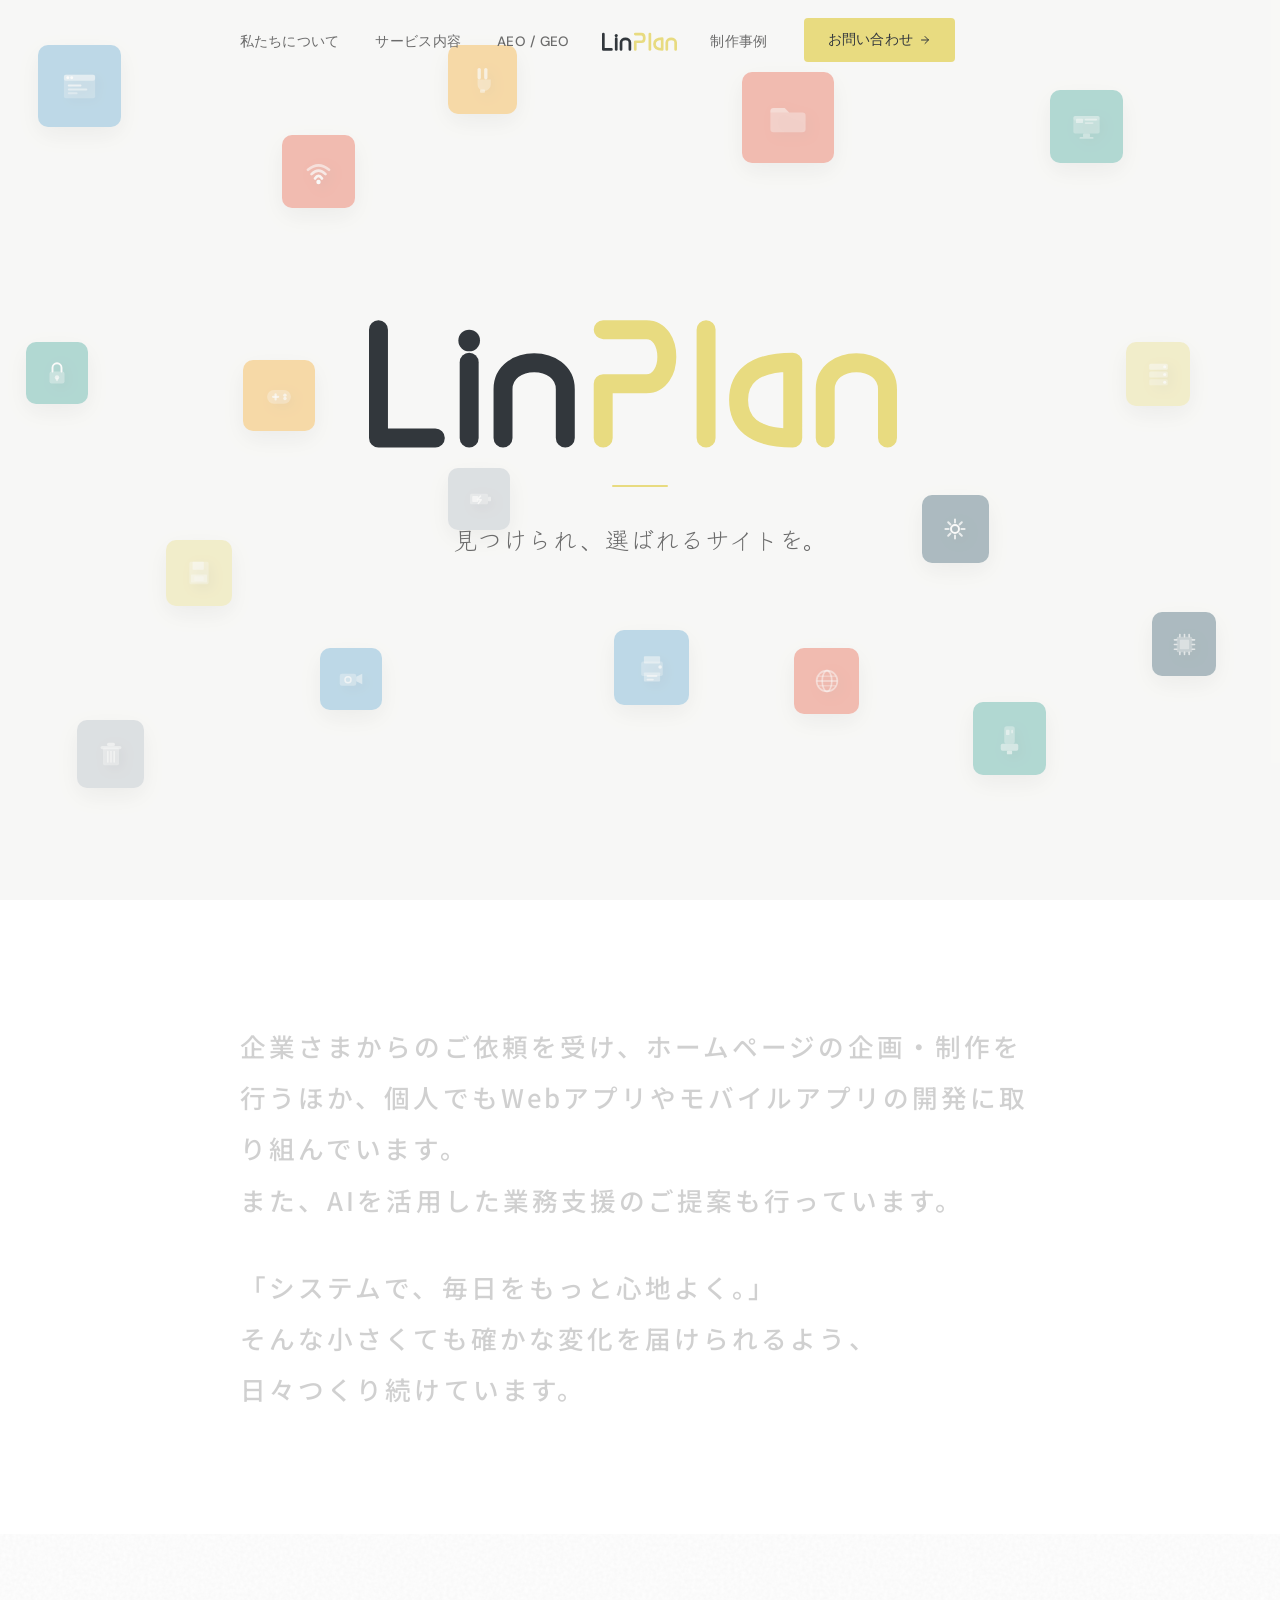
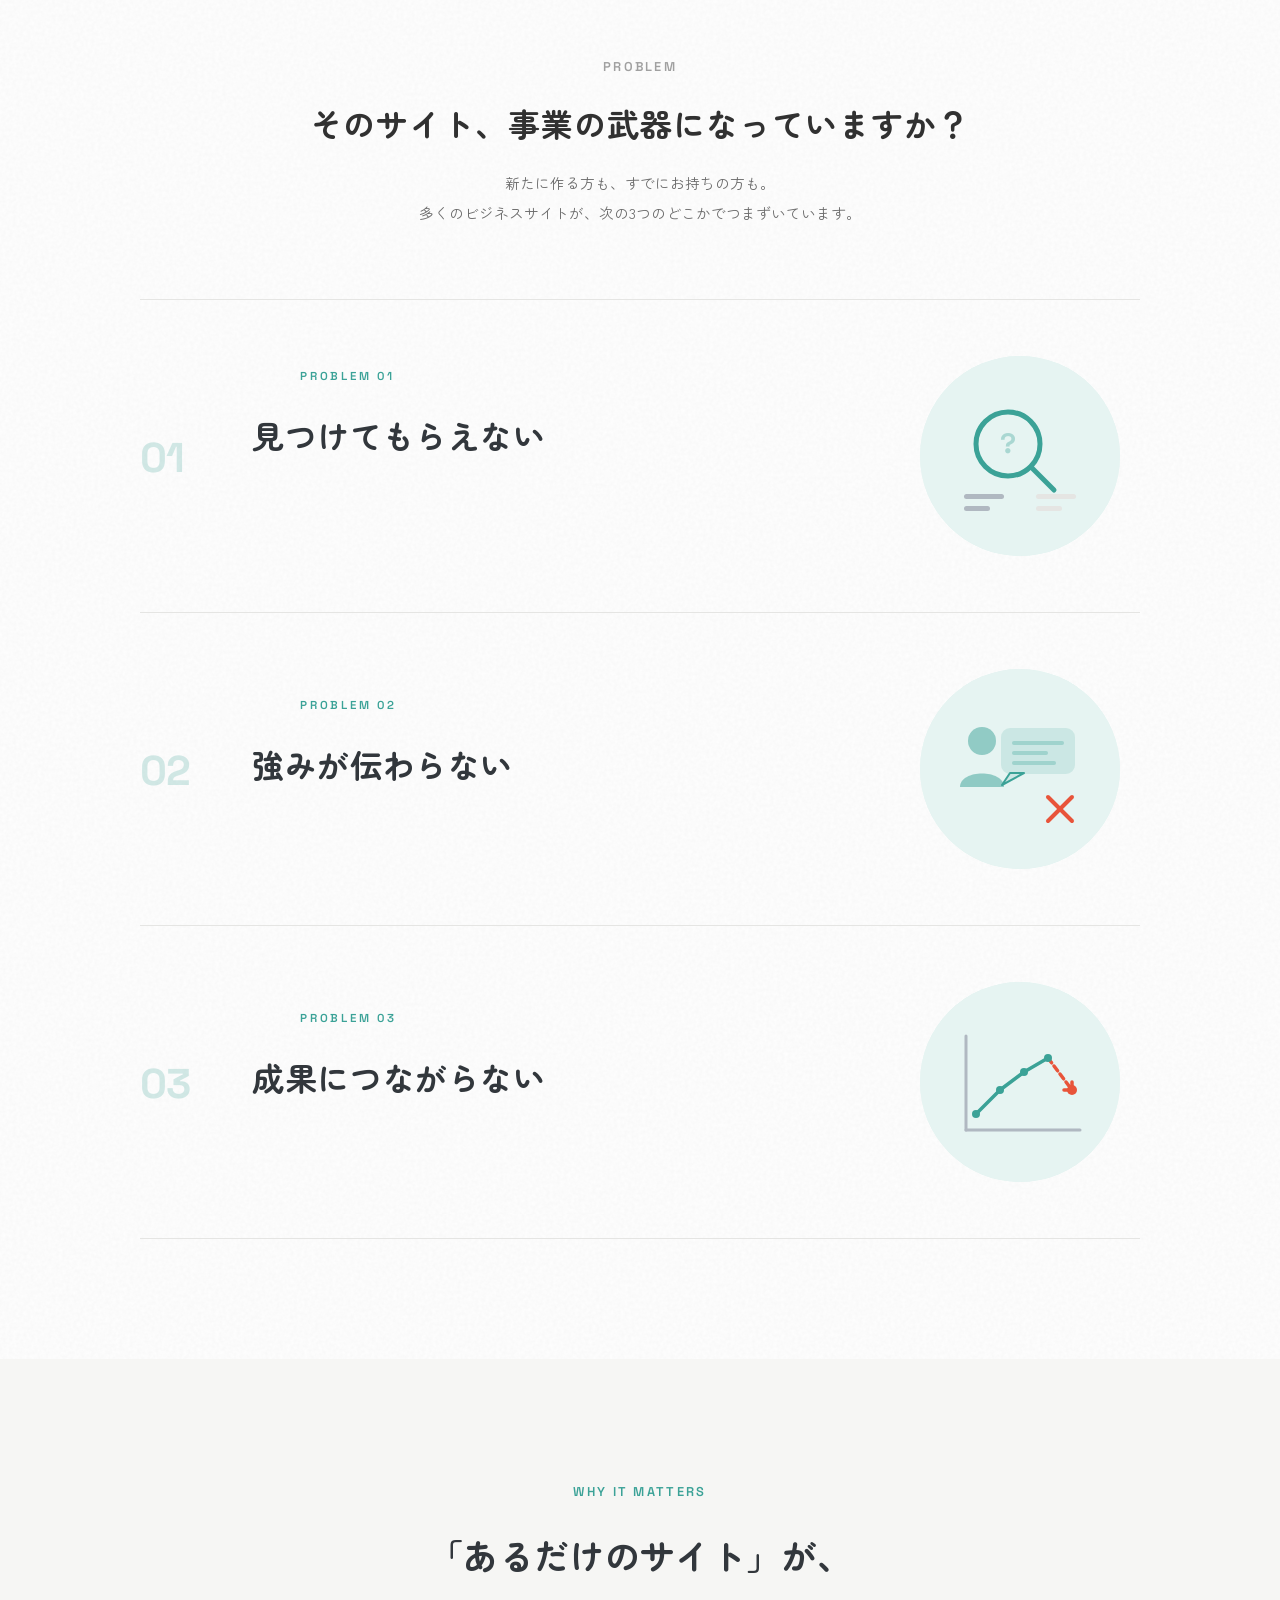
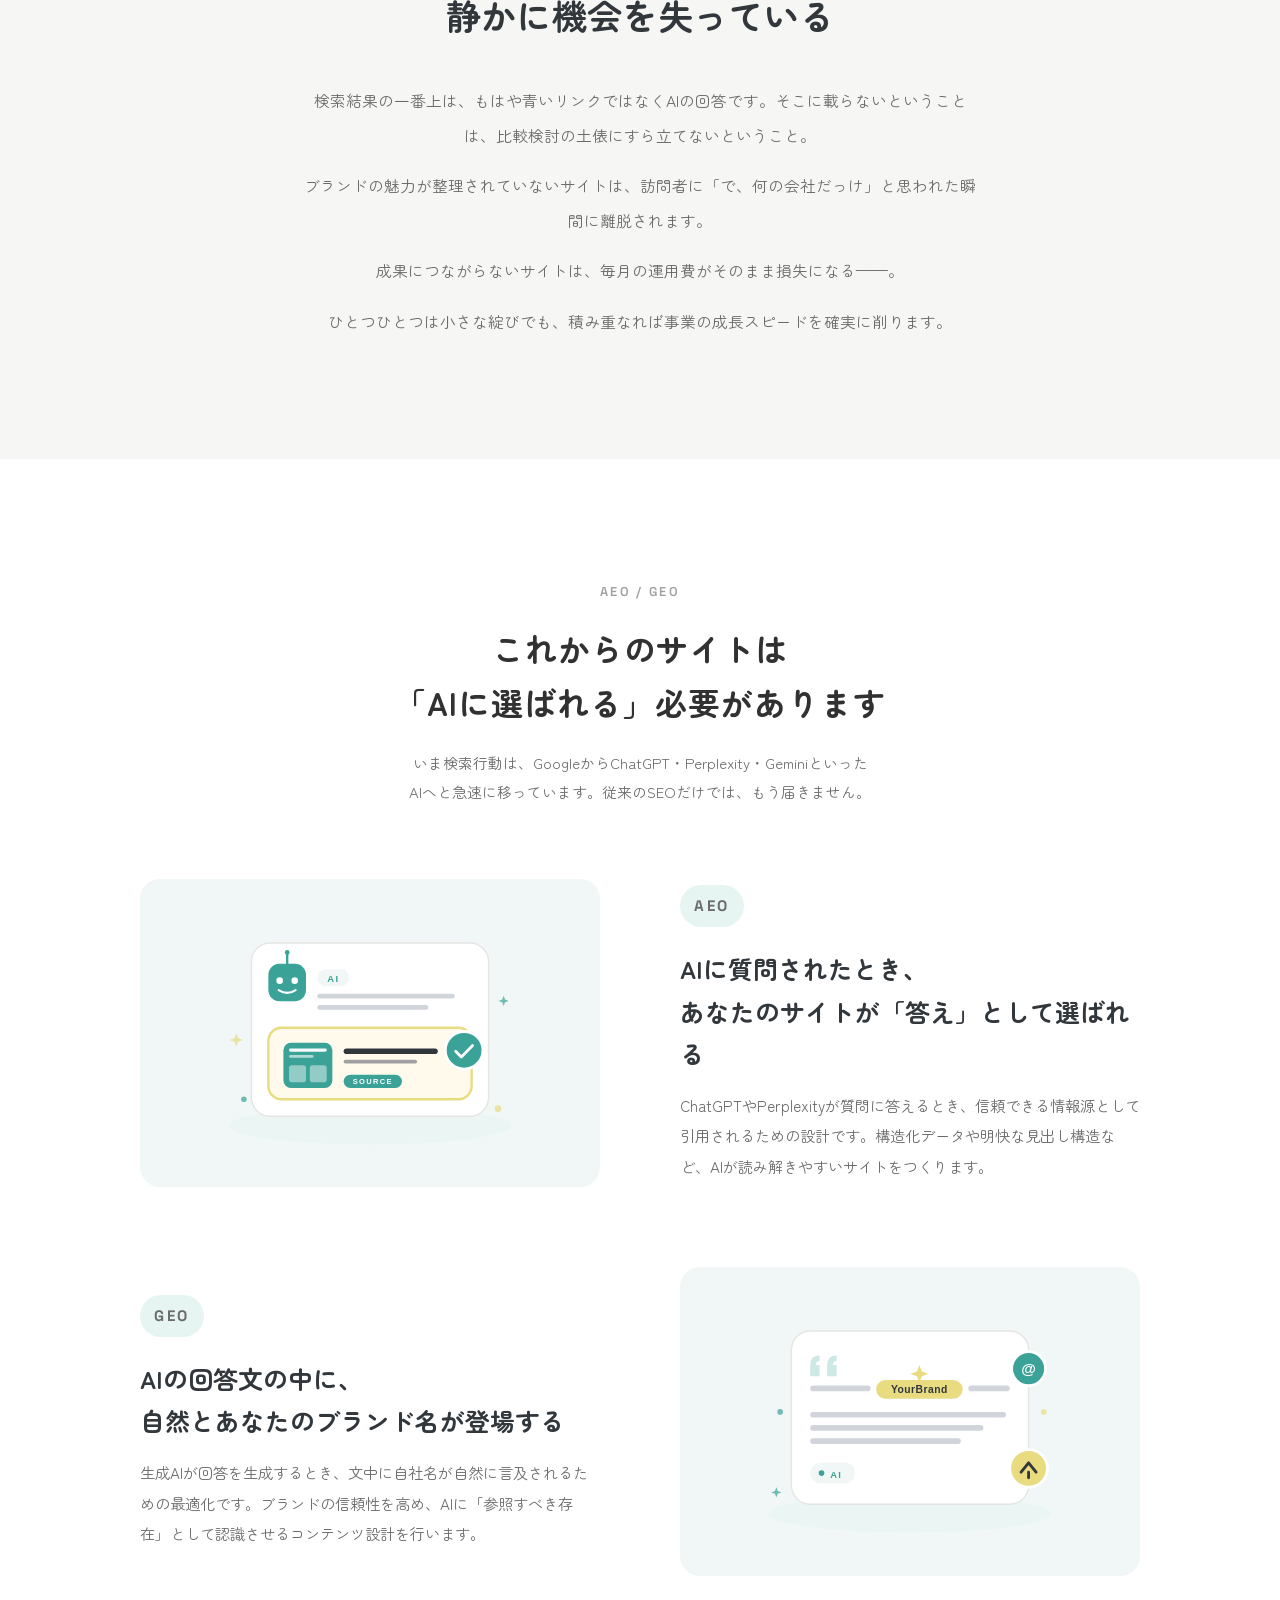
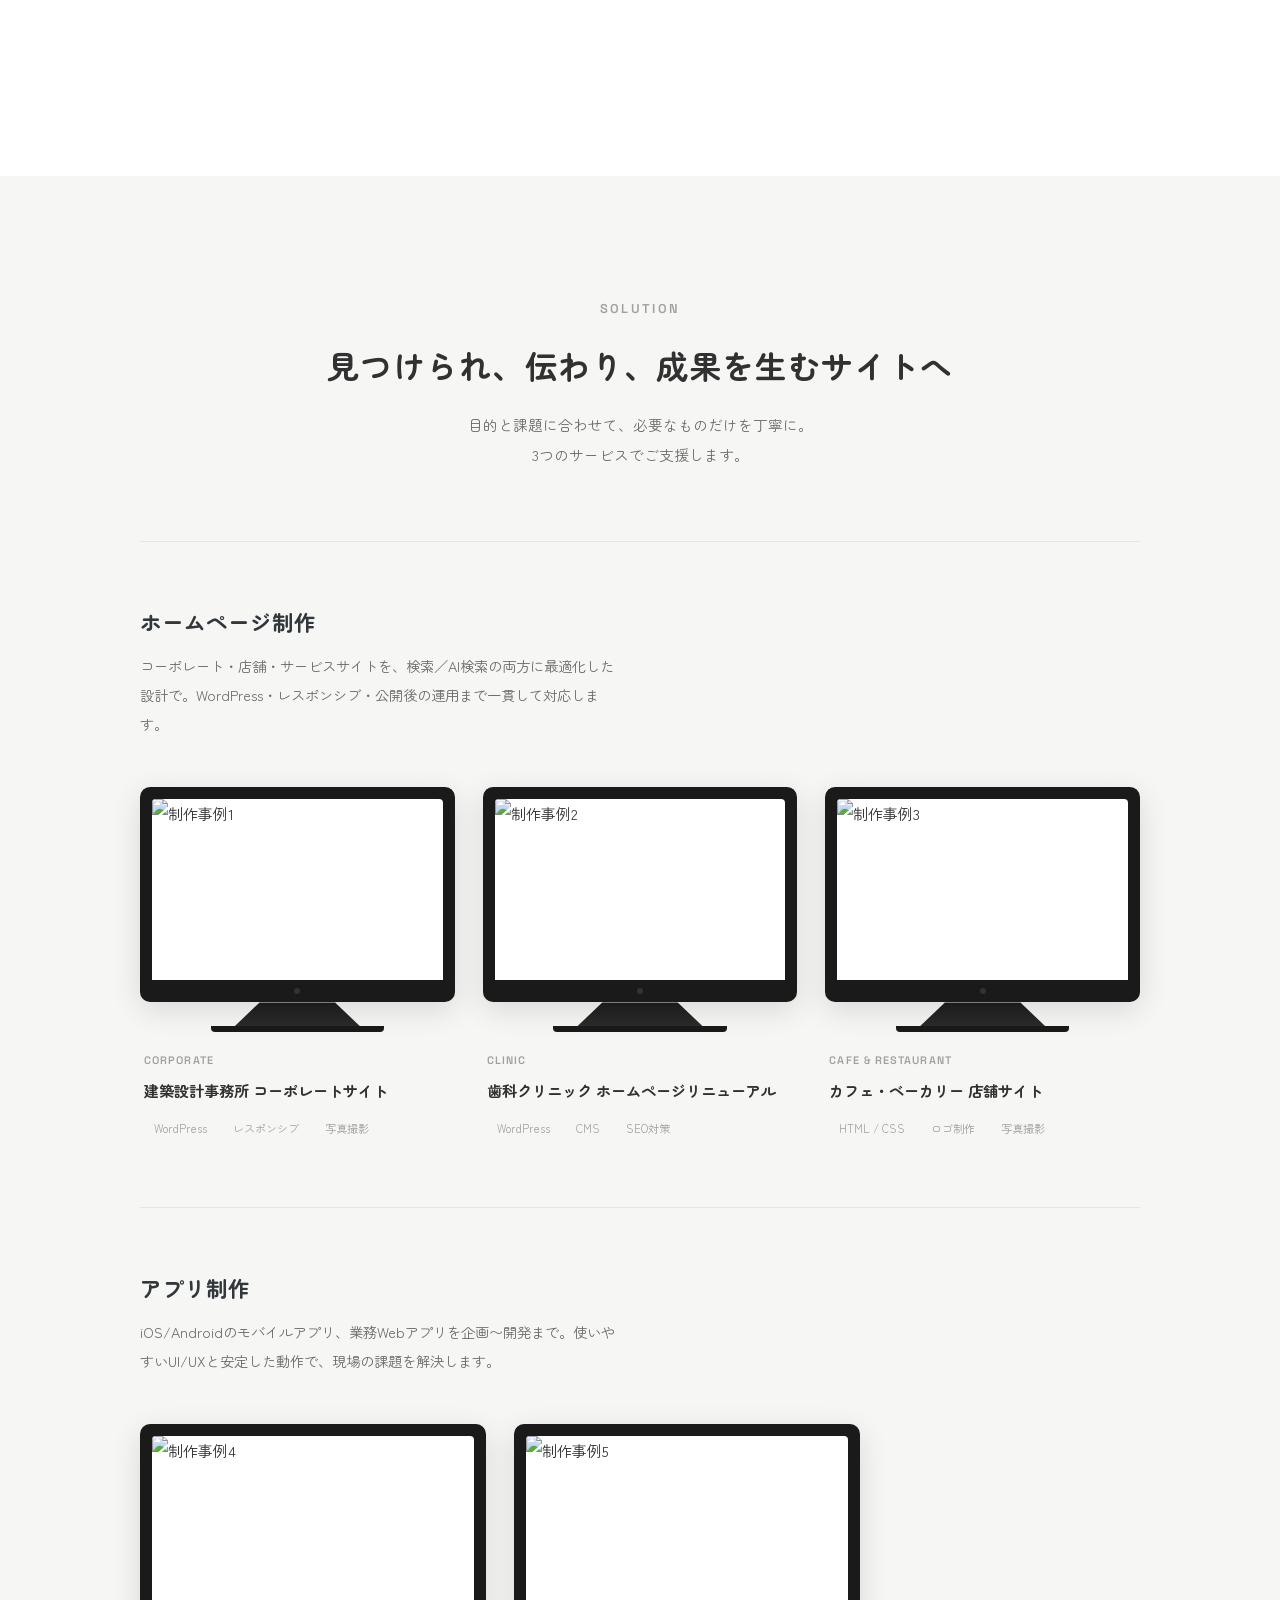
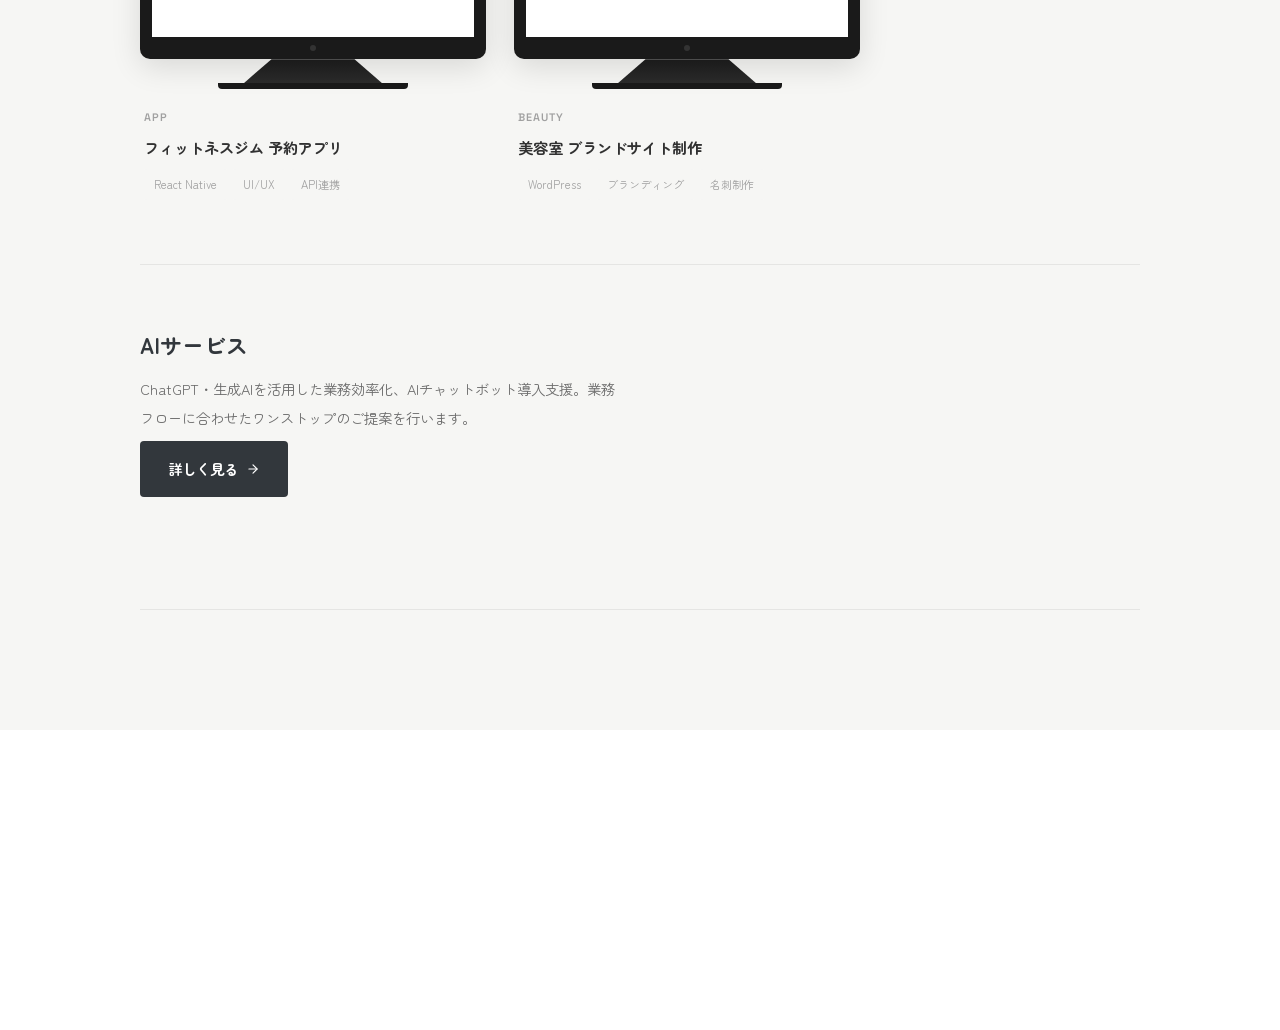
==== commit a31fd3b7: "一旦index.htmlは完成" ====
--- a/index.html
+++ b/index.html
@@ -216,6 +216,48 @@
     max-width: 540px;
   }
   .section-head--center .section-desc { margin-left: auto; margin-right: auto; }
+
+  /* ============ ABOUT ============ */
+  .about-content {
+    max-width: 800px;
+    margin: 0 auto;
+  }
+  .about-content p {
+    font-family: 'Zen Maru Gothic', 'Noto Sans JP', sans-serif;
+    font-weight: 500;
+    font-size: clamp(1.05rem, 2.2vw, 1.6rem);
+    line-height: 200%;
+    letter-spacing: .12em;
+    color: #d0d0d0;
+    margin-bottom: 36px;
+  }
+  .about-content p:last-child { margin-bottom: 0; }
+  .about-content .line {
+    display: block;
+    color: #d0d0d0;
+    background-image: linear-gradient(
+      to right,
+      var(--text) 0%,
+      var(--text) 50%,
+      #d0d0d0 50%,
+      #d0d0d0 100%
+    );
+    background-size: 200% 100%;
+    background-position: 100% center;
+    background-repeat: no-repeat;
+    -webkit-background-clip: text;
+    background-clip: text;
+    -webkit-text-fill-color: transparent;
+    will-change: background-position;
+  }
+  @media (max-width: 900px) {
+    .about-content p { font-size: 1.05rem; margin-bottom: 28px; }
+  }
+  @media (prefers-reduced-motion: reduce) {
+    .about-content .line {
+      background-position: 0% center;
+    }
+  }
 
   /* ============ PROBLEM ============ */
   #problem {
@@ -417,133 +459,44 @@
     .problem-item__label::before { transform: scaleX(1); transition: none; }
   }
 
-  /* ============ AGITATE (scroll-pinned card stack) ============ */
+  /* ============ AGITATE (Why it matters) ============ */
   .agitate {
     background: var(--bg-gray);
-    min-height: 100vh;
-    display: flex;
-    align-items: center;
-    padding: 100px 0;
+    padding: 120px 0;
   }
   .agitate-inner {
-    max-width: 980px;
+    max-width: 760px;
     margin: 0 auto;
     padding: 0 40px;
-    width: 100%;
+    text-align: center;
   }
   .agitate .section-en {
     color: var(--accent);
     margin-bottom: 20px;
     display: block;
-    text-align: center;
   }
   .agitate-title {
     font-size: clamp(1.5rem, 2.8vw, 2.2rem);
     font-weight: 700;
-    line-height: 1.55;
+    line-height: 1.7;
     letter-spacing: 0.01em;
-    margin-bottom: 56px;
     color: var(--dark);
-    text-align: center;
-  }
-
-  .agitate-flow {
-    display: grid;
-    grid-template-columns: 1fr 40px 1fr 40px 1fr;
-    align-items: center;
-    gap: 0;
     margin-bottom: 40px;
-    position: relative;
-  }
-  .agitate-card {
-    background: #fff;
-    border: 1px solid var(--border);
-    border-radius: 8px;
-    padding: 32px 24px;
-    text-align: center;
-    position: relative;
-    will-change: transform;
-  }
-  .agitate-card__icon {
-    width: 56px;
-    height: 56px;
-    margin: 0 auto 20px;
-    background: #f0f7f6;
-    border-radius: 12px;
-    display: flex;
-    align-items: center;
-    justify-content: center;
-  }
-  .agitate-card__num {
-    font-family: var(--font-display);
-    font-size: 0.72rem;
-    font-weight: 700;
-    letter-spacing: 0.18em;
-    color: var(--accent);
-    margin-bottom: 10px;
-  }
-  .agitate-card__title {
-    font-size: 1.05rem;
-    font-weight: 700;
-    color: var(--dark);
-    margin-bottom: 12px;
-    line-height: 1.5;
-  }
-  .agitate-card__desc {
-    font-size: 0.85rem;
-    line-height: 1.8;
+  }
+  .agitate-body p {
+    font-size: 0.98rem;
+    line-height: 2.2;
     color: var(--text-light);
-  }
-  .agitate-arrow {
-    display: flex;
-    align-items: center;
-    justify-content: center;
-    color: var(--accent);
-    opacity: 0;
-  }
-
-  .agitate-conclusion {
-    background: var(--dark);
-    border-radius: 8px;
-    padding: 36px 48px;
-    display: flex;
-    align-items: center;
-    gap: 24px;
-    opacity: 0;
-    transform: translateY(20px);
-  }
-  .agitate-conclusion__icon {
-    flex-shrink: 0;
-    width: 48px;
-    height: 48px;
-    background: rgba(59,162,151,0.2);
-    border-radius: 50%;
-    display: flex;
-    align-items: center;
-    justify-content: center;
-  }
-  .agitate-conclusion__text {
-    font-size: 1.05rem;
-    line-height: 1.9;
-    color: rgba(255,255,255,0.75);
-  }
-  .agitate-conclusion__text strong {
-    color: #fff;
-    font-weight: 600;
-  }
+    margin-bottom: 16px;
+  }
+  .agitate-body p:last-child { margin-bottom: 0; }
 
   @media (max-width: 760px) {
-    .agitate-flow {
-      grid-template-columns: 1fr;
-      gap: 12px;
-    }
-    .agitate-arrow { opacity: 1; transform: rotate(90deg); }
-    .agitate-conclusion { flex-direction: column; padding: 28px 24px; opacity: 1; transform: none; }
-    .agitate-card { transform: none !important; }
-  }
-
-  .agitate-anim-label { opacity: 0; transform: translateY(20px); }
-  .agitate-anim-title { opacity: 0; transform: translateY(20px); }
+    .agitate { padding: 80px 0; }
+    .agitate-inner { padding: 0 24px; }
+    .agitate-title { margin-bottom: 32px; }
+    .agitate-body p { font-size: 0.92rem; line-height: 2; }
+  }
 
   /* ============ AEO / GEO (illustrated) ============ */
   .aeo-geo { padding: 120px 0; }
@@ -759,15 +712,15 @@
       <svg viewBox="0 0 120 120" fill="none" xmlns="http://www.w3.org/2000/svg">
         <clipPath id="leftClip"><rect x="0" y="0" width="60" height="120"/></clipPath>
         <g clip-path="url(#leftClip)">
-          <ellipse cx="60" cy="65" rx="52" ry="46" fill="#F5E642"/>
-          <ellipse cx="60" cy="65" rx="44" ry="38" fill="#F7ED6A"/>
-          <path d="M60 27 L60 103" stroke="#F0D800" stroke-width="1.5" opacity="0.4"/>
-          <path d="M20 45 Q60 55 60 65" stroke="#F0D800" stroke-width="1.5" opacity="0.4" fill="none"/>
-          <path d="M16 75 Q40 72 60 65" stroke="#F0D800" stroke-width="1.5" opacity="0.4" fill="none"/>
-          <ellipse cx="60" cy="18" rx="8" ry="9" fill="#F5E642"/>
-          <ellipse cx="60" cy="112" rx="6" ry="7" fill="#F5E642"/>
+          <ellipse cx="60" cy="65" rx="52" ry="46" fill="#E8DB80"/>
+          <ellipse cx="60" cy="65" rx="44" ry="38" fill="#F0E5A8"/>
+          <path d="M60 27 L60 103" stroke="#c8a800" stroke-width="1.5" opacity="0.4"/>
+          <path d="M20 45 Q60 55 60 65" stroke="#c8a800" stroke-width="1.5" opacity="0.4" fill="none"/>
+          <path d="M16 75 Q40 72 60 65" stroke="#c8a800" stroke-width="1.5" opacity="0.4" fill="none"/>
+          <ellipse cx="60" cy="18" rx="8" ry="9" fill="#E8DB80"/>
+          <ellipse cx="60" cy="112" rx="6" ry="7" fill="#E8DB80"/>
         </g>
-        <path d="M60 0 L55 20 L62 35 L54 55 L63 75 L54 95 L60 120" stroke="#e8c800" stroke-width="2" fill="none" stroke-linejoin="round"/>
+        <path d="M60 0 L55 20 L62 35 L54 55 L63 75 L54 95 L60 120" stroke="#c8a800" stroke-width="2" fill="none" stroke-linejoin="round"/>
       </svg>
     </div>
 
@@ -776,15 +729,15 @@
       <svg viewBox="0 0 120 120" fill="none" xmlns="http://www.w3.org/2000/svg">
         <clipPath id="rightClip"><rect x="60" y="0" width="60" height="120"/></clipPath>
         <g clip-path="url(#rightClip)">
-          <ellipse cx="60" cy="65" rx="52" ry="46" fill="#F5E642"/>
-          <ellipse cx="60" cy="65" rx="44" ry="38" fill="#F7ED6A"/>
-          <path d="M60 27 L60 103" stroke="#F0D800" stroke-width="1.5" opacity="0.4"/>
-          <path d="M100 45 Q60 55 60 65" stroke="#F0D800" stroke-width="1.5" opacity="0.4" fill="none"/>
-          <path d="M104 75 Q80 72 60 65" stroke="#F0D800" stroke-width="1.5" opacity="0.4" fill="none"/>
-          <ellipse cx="60" cy="18" rx="8" ry="9" fill="#F5E642"/>
-          <ellipse cx="60" cy="112" rx="6" ry="7" fill="#F5E642"/>
+          <ellipse cx="60" cy="65" rx="52" ry="46" fill="#E8DB80"/>
+          <ellipse cx="60" cy="65" rx="44" ry="38" fill="#F0E5A8"/>
+          <path d="M60 27 L60 103" stroke="#c8a800" stroke-width="1.5" opacity="0.4"/>
+          <path d="M100 45 Q60 55 60 65" stroke="#c8a800" stroke-width="1.5" opacity="0.4" fill="none"/>
+          <path d="M104 75 Q80 72 60 65" stroke="#c8a800" stroke-width="1.5" opacity="0.4" fill="none"/>
+          <ellipse cx="60" cy="18" rx="8" ry="9" fill="#E8DB80"/>
+          <ellipse cx="60" cy="112" rx="6" ry="7" fill="#E8DB80"/>
         </g>
-        <path d="M60 0 L65 20 L58 35 L66 55 L57 75 L66 95 L60 120" stroke="#e8c800" stroke-width="2" fill="none" stroke-linejoin="round"/>
+        <path d="M60 0 L65 20 L58 35 L66 55 L57 75 L66 95 L60 120" stroke="#c8a800" stroke-width="2" fill="none" stroke-linejoin="round"/>
         <path d="M68 12 Q88 -2 96 10 Q80 22 68 12Z" fill="#5AB552"/>
         <path d="M68 12 Q85 8 96 10" stroke="#3a8c34" stroke-width="1" fill="none"/>
       </svg>
@@ -814,7 +767,7 @@
   #lp-loader {
     position: fixed;
     inset: 0;
-    background: #fff;
+    background: #f8f8f6;
     z-index: 99999;
     display: flex;
     align-items: center;
@@ -854,6 +807,88 @@
 
 <script>
   (function() {
+    // nav-logo クリックでこのページへ来た場合は冒頭ローダーをスキップし、
+    // 代わりに nav-logo → hero-logo の拡大アニメーションを再生する
+    try {
+      if (sessionStorage.getItem('lpSkipLoader')) {
+        sessionStorage.removeItem('lpSkipLoader');
+        const skipLoader = document.getElementById('lp-loader');
+        const skipInner = document.getElementById('lp-loader-inner');
+        const playFly = sessionStorage.getItem('lpNavLogoFly');
+        if (playFly) sessionStorage.removeItem('lpNavLogoFly');
+
+        if (!playFly) {
+          if (skipLoader) skipLoader.style.display = 'none';
+          document.body.classList.remove('loading');
+          return;
+        }
+
+        // ローダー本体（レモン）を隠して背景レイヤーとしてのみ利用
+        if (skipInner) skipInner.style.display = 'none';
+
+        const playGrowth = () => {
+          const navLogoEl = document.querySelector('.nav-logo');
+          const heroLogoEl = document.querySelector('.hero-logo');
+          const navEl = document.getElementById('nav');
+          if (!navLogoEl || !heroLogoEl) {
+            if (skipLoader) skipLoader.style.display = 'none';
+            document.body.classList.remove('loading');
+            return;
+          }
+          const navSvg = navLogoEl.querySelector('svg');
+          const heroSvg = heroLogoEl.querySelector('svg') || heroLogoEl;
+          if (!navSvg) {
+            if (skipLoader) skipLoader.style.display = 'none';
+            document.body.classList.remove('loading');
+            return;
+          }
+          const navRect = navSvg.getBoundingClientRect();
+          const heroRect = heroSvg.getBoundingClientRect();
+
+          navLogoEl.style.opacity = '0';
+          if (navEl) navEl.classList.add('lp-loader-active');
+
+          const clone = document.createElement('div');
+          clone.className = 'lp-nav-logo-fly';
+          clone.innerHTML = navSvg.outerHTML;
+          clone.style.left = navRect.left + 'px';
+          clone.style.top = navRect.top + 'px';
+          clone.style.width = navRect.width + 'px';
+          clone.style.height = navRect.height + 'px';
+          document.body.appendChild(clone);
+
+          requestAnimationFrame(() => {
+            clone.style.left = heroRect.left + 'px';
+            clone.style.top = heroRect.top + 'px';
+            clone.style.width = heroRect.width + 'px';
+            clone.style.height = heroRect.height + 'px';
+          });
+
+          setTimeout(() => {
+            clone.style.opacity = '0';
+            if (skipLoader) {
+              skipLoader.style.transition = 'opacity 0.45s ease';
+              skipLoader.style.opacity = '0';
+            }
+            setTimeout(() => {
+              clone.remove();
+              if (skipLoader) skipLoader.style.display = 'none';
+              navLogoEl.style.opacity = '';
+              if (navEl) navEl.classList.remove('lp-loader-active');
+              document.body.classList.remove('loading');
+            }, 450);
+          }, 950);
+        };
+
+        if (document.readyState === 'loading') {
+          document.addEventListener('DOMContentLoaded', playGrowth);
+        } else {
+          playGrowth();
+        }
+        return;
+      }
+    } catch (_) {}
+
     const run = () => {
       if (!window.gsap) { setTimeout(run, 50); return; }
       const loader    = document.getElementById('lp-loader');
@@ -985,6 +1020,24 @@
 </section>
 
 
+<!-- ========== ABOUT ========== -->
+<section class="section" id="about">
+  <div class="container">
+    <div class="about-content reveal">
+      <p>
+        <span class="line">企業さまからのご依頼を受け、ホームページの企画・制作を行うほか、個人でもWebアプリやモバイルアプリの開発に取り組んでいます。</span>
+        <span class="line">また、AIを活用した業務支援のご提案も行っています。</span>
+      </p>
+      <p>
+        <span class="line">「システムで、毎日をもっと心地よく。」</span>
+        <span class="line">そんな小さくても確かな変化を届けられるよう、</span>
+        <span class="line">日々つくり続けています。</span>
+      </p>
+    </div>
+  </div>
+</section>
+
+
 <!-- ========== PROBLEM ========== -->
 <section class="section" id="problem">
   <div class="container">
@@ -1076,63 +1129,16 @@
   </div>
 </section>
 
-<!-- ========== AGITATE ========== -->
+<!-- ========== AGITATE / Why it matters ========== -->
 <section class="agitate" id="agitate">
-  <div class="agitate-inner">
-    <p class="section-en agitate-anim-label">Why it matters</p>
-    <h2 class="agitate-title agitate-anim-title">「あるだけのサイト」が、静かに機会を失っている</h2>
-
-    <div class="agitate-flow">
-      <div class="agitate-card">
-        <div class="agitate-card__icon">
-          <svg width="28" height="28" viewBox="0 0 24 24" fill="none" stroke="#3ba297" stroke-width="2" stroke-linecap="round" stroke-linejoin="round">
-            <circle cx="11" cy="11" r="7"/><path d="M21 21l-4.35-4.35"/>
-            <path d="M11 8v3h3" stroke-width="1.8"/>
-          </svg>
-        </div>
-        <p class="agitate-card__num">STEP 01</p>
-        <h3 class="agitate-card__title">AIに見つけてもらえない</h3>
-        <p class="agitate-card__desc">ChatGPT・Perplexityなどの AI検索に載らず、<br>比較検討の土俵に立てない</p>
-      </div>
-
-      <div class="agitate-arrow">
-        <svg width="24" height="24" viewBox="0 0 24 24" fill="none" stroke="currentColor" stroke-width="2.5" stroke-linecap="round" stroke-linejoin="round"><path d="M5 12h14M12 5l7 7-7 7"/></svg>
-      </div>
-
-      <div class="agitate-card">
-        <div class="agitate-card__icon">
-          <svg width="28" height="28" viewBox="0 0 24 24" fill="none" stroke="#3ba297" stroke-width="2" stroke-linecap="round" stroke-linejoin="round">
-            <path d="M17 21v-2a4 4 0 0 0-4-4H5a4 4 0 0 0-4 4v2"/>
-            <circle cx="9" cy="7" r="4"/>
-            <path d="M23 21v-2a4 4 0 0 0-3-3.87"/><path d="M16 3.13a4 4 0 0 1 0 7.75"/>
-          </svg>
-        </div>
-        <p class="agitate-card__num">STEP 02</p>
-        <h3 class="agitate-card__title">強みが伝わらず離脱</h3>
-        <p class="agitate-card__desc">訪問してもブランドの魅力が整理されていないため、「何の会社?」と離脱される</p>
-      </div>
-
-      <div class="agitate-arrow">
-        <svg width="24" height="24" viewBox="0 0 24 24" fill="none" stroke="currentColor" stroke-width="2.5" stroke-linecap="round" stroke-linejoin="round"><path d="M5 12h14M12 5l7 7-7 7"/></svg>
-      </div>
-
-      <div class="agitate-card">
-        <div class="agitate-card__icon">
-          <svg width="28" height="28" viewBox="0 0 24 24" fill="none" stroke="#3ba297" stroke-width="2" stroke-linecap="round" stroke-linejoin="round">
-            <line x1="12" y1="1" x2="12" y2="23"/><path d="M17 5H9.5a3.5 3.5 0 0 0 0 7h5a3.5 3.5 0 0 1 0 7H6"/>
-          </svg>
-        </div>
-        <p class="agitate-card__num">STEP 03</p>
-        <h3 class="agitate-card__title">運用費が損失になる</h3>
-        <p class="agitate-card__desc">問い合わせ・売上に結びつかず、毎月のコストがそのまま赤字になり続ける</p>
-      </div>
-    </div>
-
-    <div class="agitate-conclusion">
-      <div class="agitate-conclusion__icon">
-        <svg width="22" height="22" viewBox="0 0 24 24" fill="none" stroke="#3ba297" stroke-width="2.2" stroke-linecap="round" stroke-linejoin="round"><path d="M10.29 3.86L1.82 18a2 2 0 0 0 1.71 3h16.94a2 2 0 0 0 1.71-3L13.71 3.86a2 2 0 0 0-3.42 0z"/><line x1="12" y1="9" x2="12" y2="13"/><line x1="12" y1="17" x2="12.01" y2="17"/></svg>
-      </div>
-      <p class="agitate-conclusion__text">ひとつひとつは小さな綻びでも、積み重なれば<strong>事業の成長スピードを確実に削ります</strong>。「あるだけのサイト」は、毎月静かに機会を失い続けています。</p>
+  <div class="agitate-inner reveal">
+    <p class="section-en">Why it matters</p>
+    <h2 class="agitate-title">「あるだけのサイト」が、<br>静かに機会を失っている</h2>
+    <div class="agitate-body">
+      <p>検索結果の一番上は、もはや青いリンクではなくAIの回答です。そこに載らないということは、比較検討の土俵にすら立てないということ。</p>
+      <p>ブランドの魅力が整理されていないサイトは、訪問者に「で、何の会社だっけ」と思われた瞬間に離脱されます。</p>
+      <p>成果につながらないサイトは、毎月の運用費がそのまま損失になる——。</p>
+      <p>ひとつひとつは小さな綻びでも、積み重なれば事業の成長スピードを確実に削ります。</p>
     </div>
   </div>
 </section>
@@ -1536,6 +1542,36 @@
     window.addEventListener('resize', applyTileScale, { passive: true });
   })();
 
+  // ========== ABOUT: スクロール連動で行ごとに background-position をスライド ==========
+  // (yamatoen.or.jp と同じ実装：文字分解せず、行 <span> の background-clip:text で
+  //  グラデーションを左→右にスライドさせて文字色をグレー→黒に見せる)
+  window.addEventListener('load', () => {
+    const aboutSection = document.getElementById('about');
+    if (!aboutSection) return;
+    if (window.matchMedia('(prefers-reduced-motion: reduce)').matches) return;
+    if (!window.gsap || !window.ScrollTrigger) return;
+    gsap.registerPlugin(ScrollTrigger);
+
+    const lines = Array.from(aboutSection.querySelectorAll('.about-content .line'));
+    if (!lines.length) return;
+    const total = lines.length;
+
+    ScrollTrigger.create({
+      trigger: aboutSection,
+      start: 'top 75%',
+      end: 'bottom 40%',
+      scrub: true,
+      onUpdate: (self) => {
+        // 全体進捗を行数で分割して、行ごとに -100% → 0% へ順番に動かす
+        const overall = self.progress * total;
+        lines.forEach((line, i) => {
+          const lineP = Math.max(0, Math.min(1, overall - i));
+          line.style.backgroundPosition = (100 - lineP * 100) + '% center';
+        });
+      },
+    });
+  });
+
   // ========== PROBLEM: GSAP + ScrollTrigger + SplitType ==========
   window.addEventListener('load', () => {
     const problemSection = document.getElementById('problem');
@@ -1666,73 +1702,6 @@
     ScrollTrigger.refresh();
   });
 
-  // ========== AGITATE: スタック→スライドアニメーション ==========
-  window.addEventListener('load', () => {
-    if (!window.gsap || !window.ScrollTrigger) return;
-
-    const ease = 'power3.out';
-    const cards = gsap.utils.toArray('.agitate-card');
-    const arrows = gsap.utils.toArray('.agitate-arrow');
-    const conclusion = document.querySelector('.agitate-conclusion');
-    const label = document.querySelector('.agitate-anim-label');
-    const title = document.querySelector('.agitate-anim-title');
-
-    if (cards.length < 3) return;
-
-    if (window.matchMedia('(max-width: 760px)').matches) {
-      [label, title, ...cards, ...arrows, conclusion].forEach(el => {
-        if (el) { el.style.opacity = 1; el.style.transform = 'none'; }
-      });
-      return;
-    }
-
-    const c1 = cards[0].getBoundingClientRect();
-    const c2 = cards[1].getBoundingClientRect();
-    const c3 = cards[2].getBoundingClientRect();
-    const offset2 = c2.left - c1.left;
-    const offset3 = c3.left - c1.left;
-
-    gsap.set(cards[0], { zIndex: 3 });
-    gsap.set(cards[1], { x: -offset2, zIndex: 2,
-      boxShadow: '-4px 4px 0 rgba(0,0,0,0.05), -8px 8px 0 rgba(0,0,0,0.03)' });
-    gsap.set(cards[2], { x: -offset3, zIndex: 1,
-      boxShadow: '-8px 8px 0 rgba(0,0,0,0.05), -16px 16px 0 rgba(0,0,0,0.03)' });
-
-    gsap.to([label, title], {
-      opacity: 1, y: 0, duration: 0.9, ease, stagger: 0.15,
-      scrollTrigger: { trigger: '#agitate', start: 'top 80%' }
-    });
-
-    const tl = gsap.timeline({
-      scrollTrigger: {
-        trigger: '#agitate',
-        start: 'top top',
-        end: '+=240%',
-        pin: true,
-        scrub: 1.2,
-        anticipatePin: 1,
-      }
-    });
-
-    tl
-      .to(cards[1], {
-        x: 0, duration: 2,
-        ease: 'power2.inOut',
-        boxShadow: 'none',
-        clearProps: 'zIndex',
-      }, 0)
-      .to(arrows[0], { opacity: 1, duration: 0.6 }, 1.6)
-
-      .to(cards[2], {
-        x: 0, duration: 2,
-        ease: 'power2.inOut',
-        boxShadow: 'none',
-        clearProps: 'zIndex',
-      }, 2)
-      .to(arrows[1], { opacity: 1, duration: 0.6 }, 3.6)
-
-      .to(conclusion, { opacity: 1, y: 0, duration: 1, ease }, 4.2);
-  });
 </script>
 <script src="js/common.js"></script>
 
--- a/css/common.css
+++ b/css/common.css
@@ -304,6 +304,48 @@
 
 /* テキストロゴ時代の遺物セレクタ（span 内文字色）— SVG 化後は無効だが、互換のため残置 */
 
+/* ============ NAV ロゴ クリック時の拡大トランジション ============ */
+.lp-nav-loader-bg {
+  position: fixed;
+  inset: 0;
+  background: #f8f8f6;
+  z-index: 99998;
+  opacity: 0;
+  pointer-events: none;
+  transition: opacity 0.35s ease;
+}
+.lp-nav-loader-bg.active {
+  opacity: 1;
+  pointer-events: auto;
+}
+/* ローディング中: nav リンクと logo は背景の上に残す（nav の白い背景だけ透過） */
+.nav.lp-loader-active {
+  z-index: 100000;
+  background: transparent !important;
+  box-shadow: none !important;
+  backdrop-filter: none !important;
+}
+.lp-nav-logo-fly {
+  position: fixed;
+  z-index: 99999;
+  pointer-events: none;
+  color: var(--dark);
+  --lp-accent: #E8DB80;
+  transform-origin: center center;
+  will-change: left, top, width, height, opacity;
+  transition:
+    left 0.9s cubic-bezier(0.65, 0, 0.35, 1),
+    top 0.9s cubic-bezier(0.65, 0, 0.35, 1),
+    width 0.9s cubic-bezier(0.65, 0, 0.35, 1),
+    height 0.9s cubic-bezier(0.65, 0, 0.35, 1),
+    opacity 0.4s ease;
+}
+.lp-nav-logo-fly svg {
+  width: 100%;
+  height: 100%;
+  display: block;
+}
+
 /* ============ RESPONSIVE (共通コンポーネントのみ) ============ */
 @media (max-width: 900px) {
   .container { padding: 0 24px; }
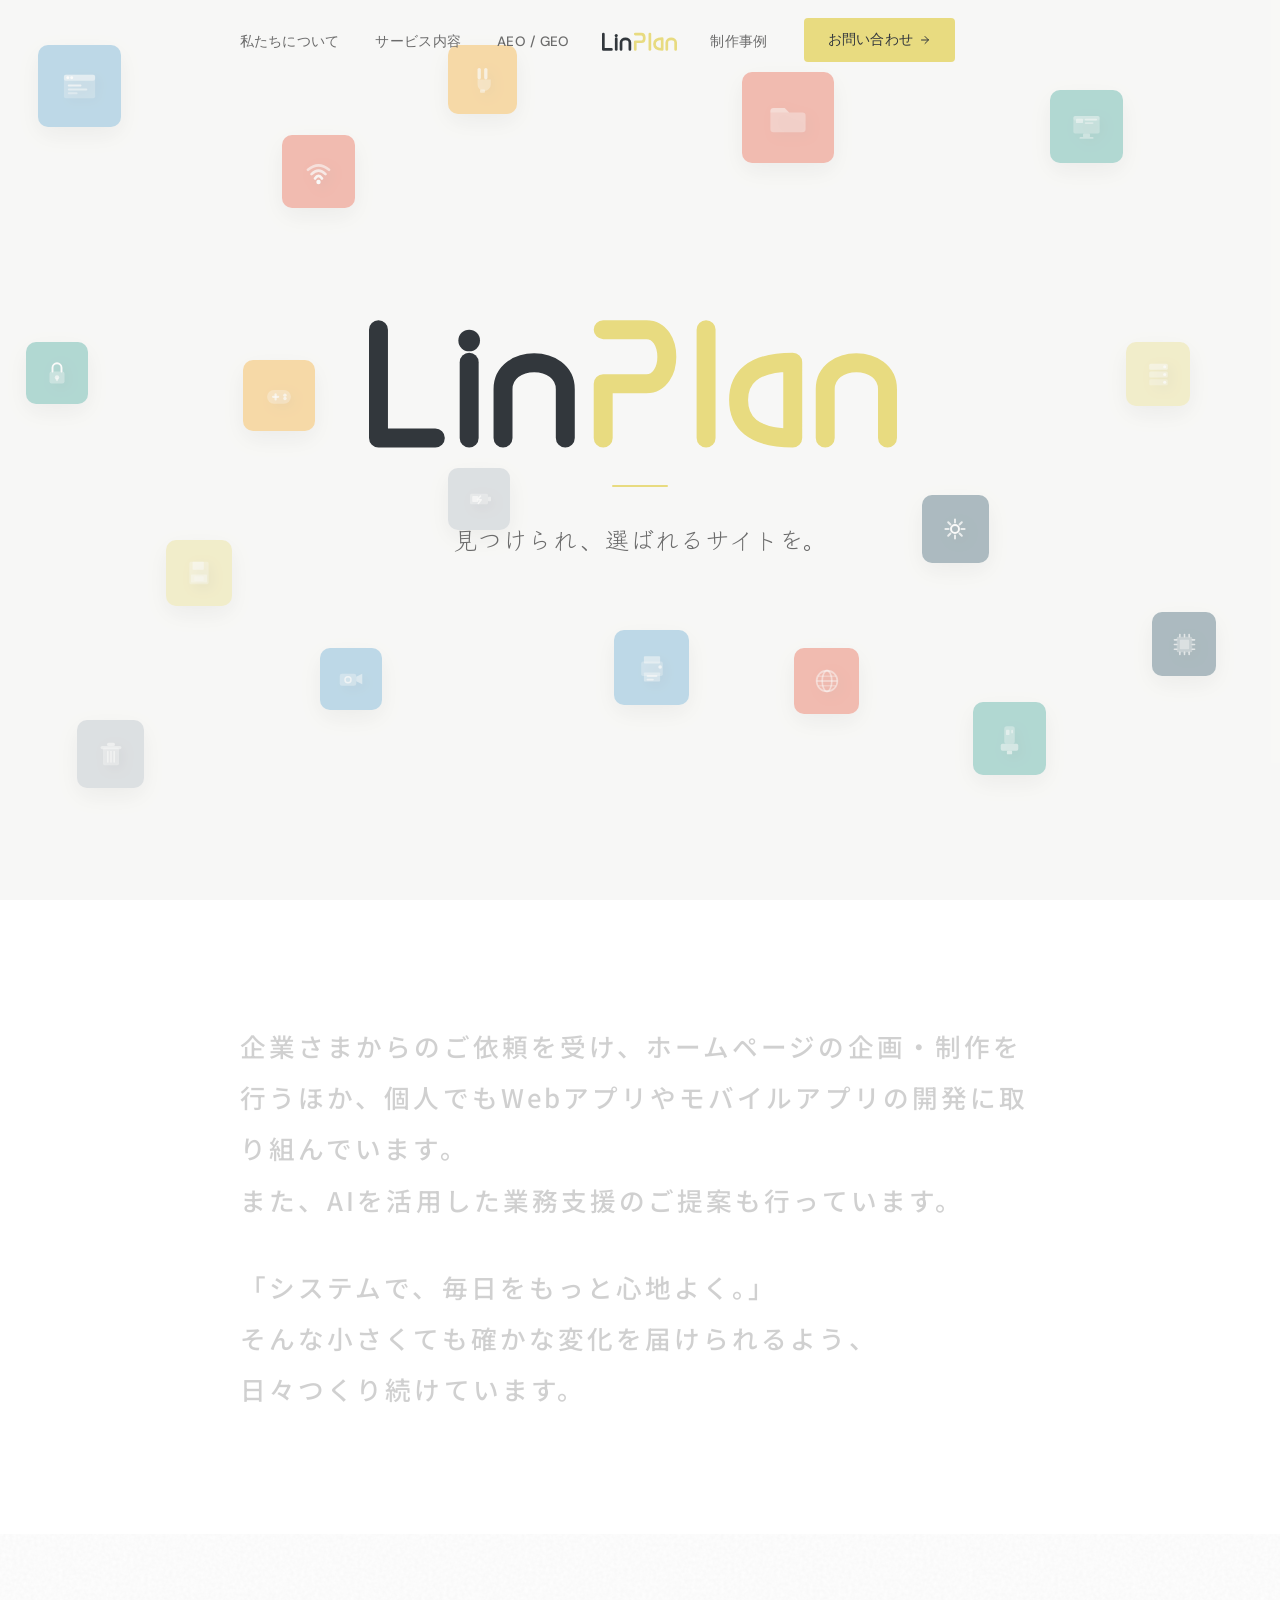
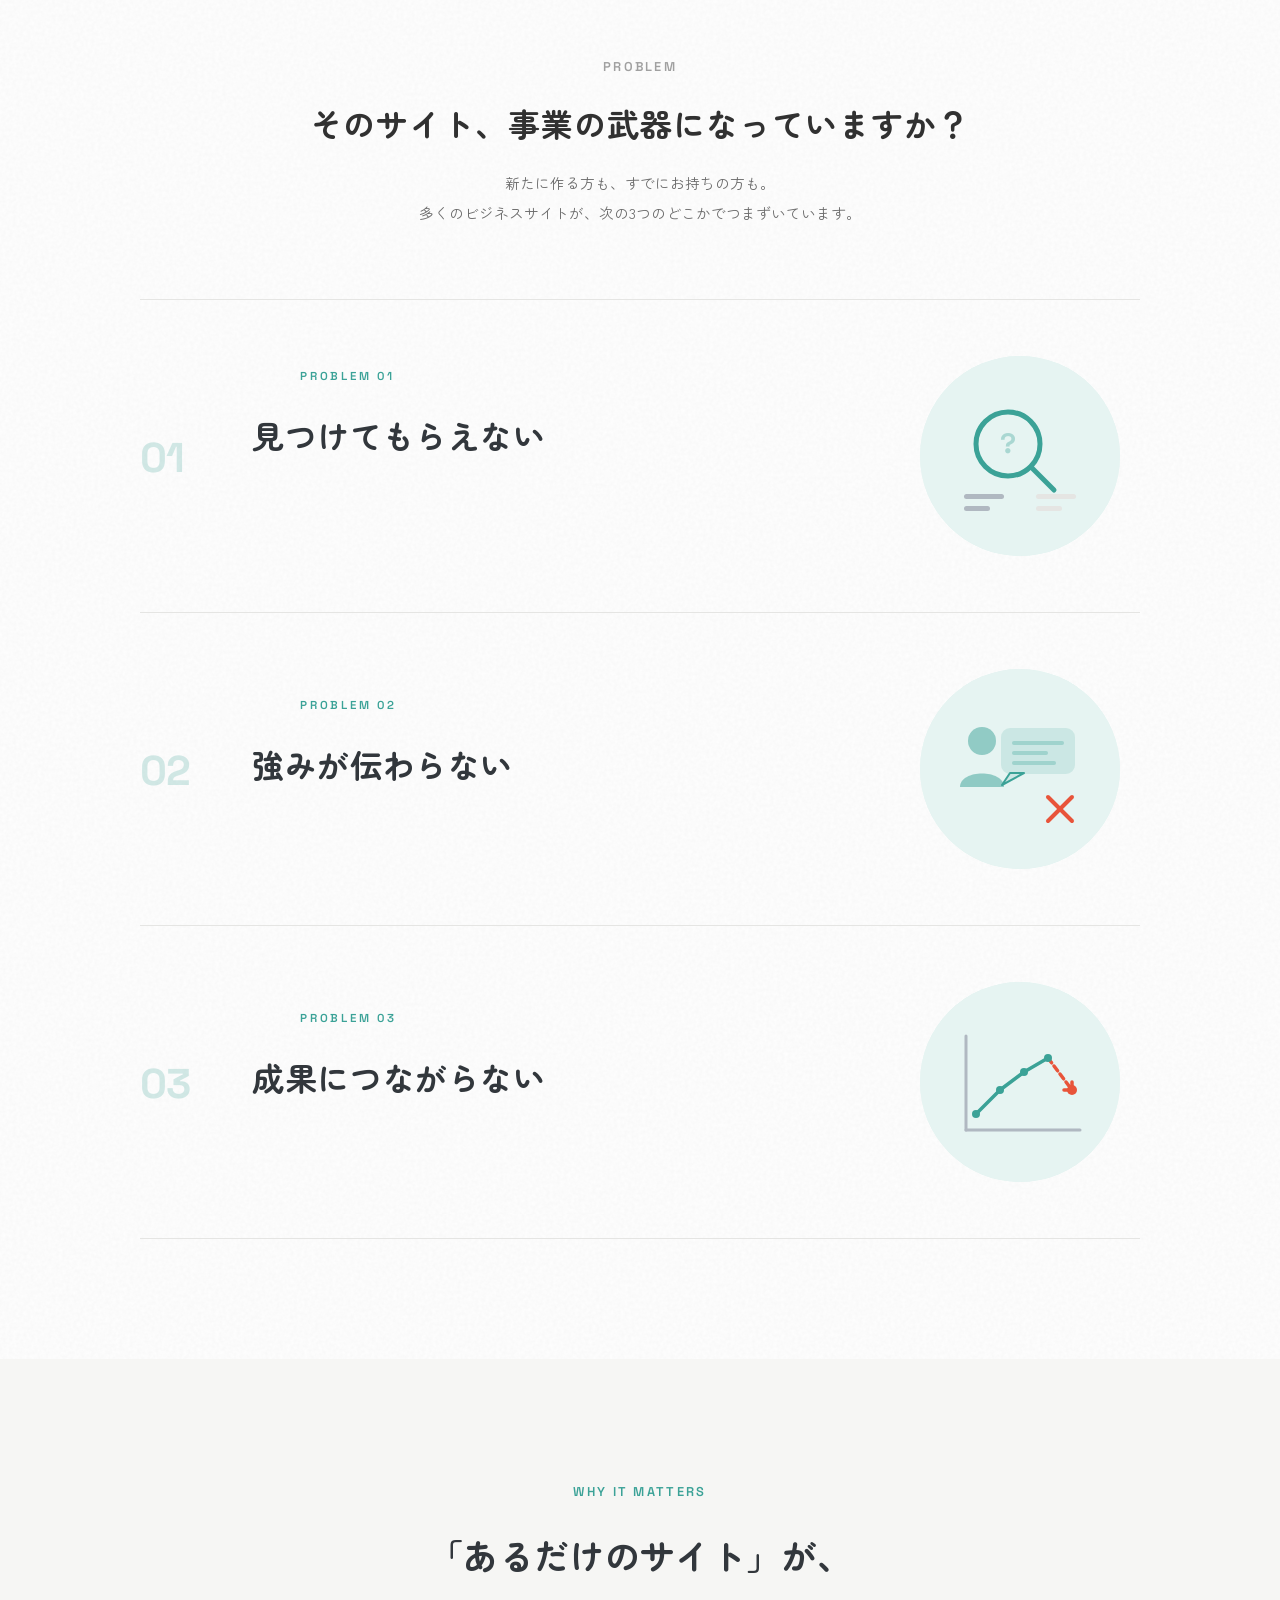
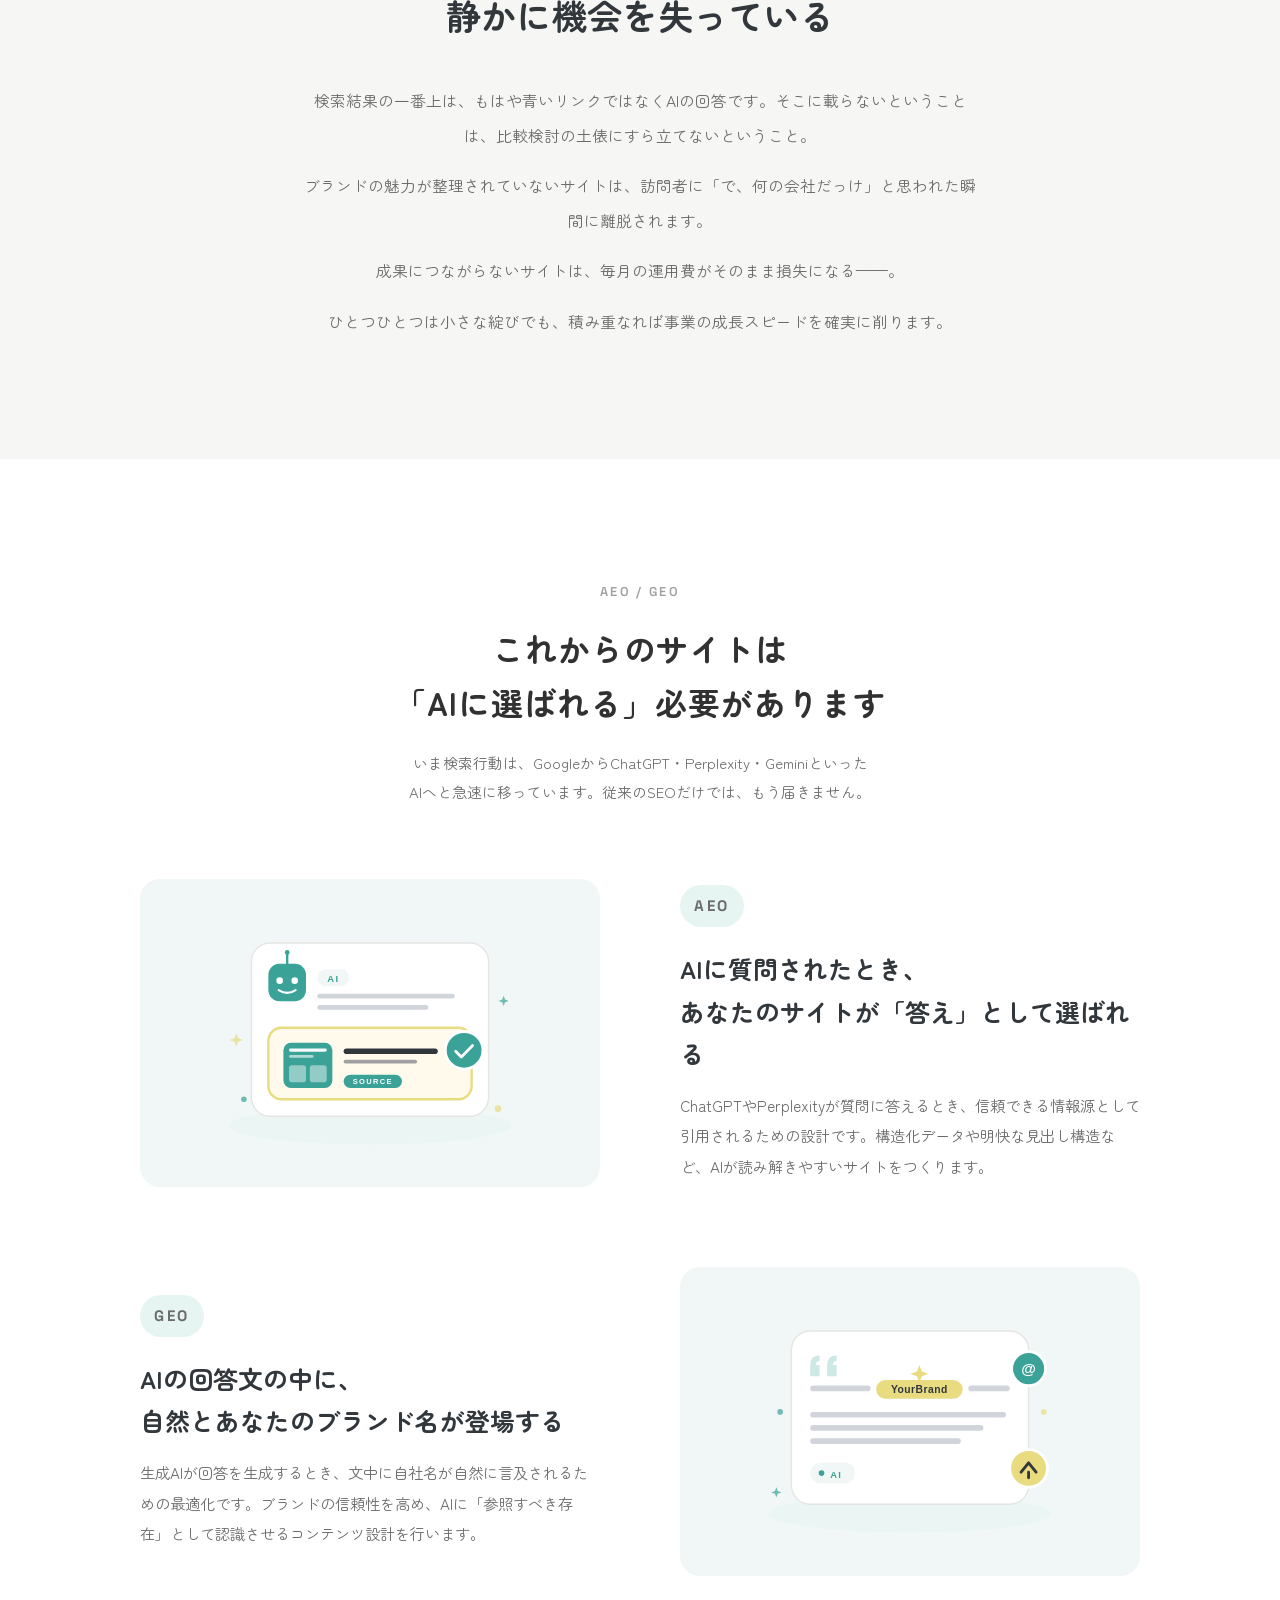
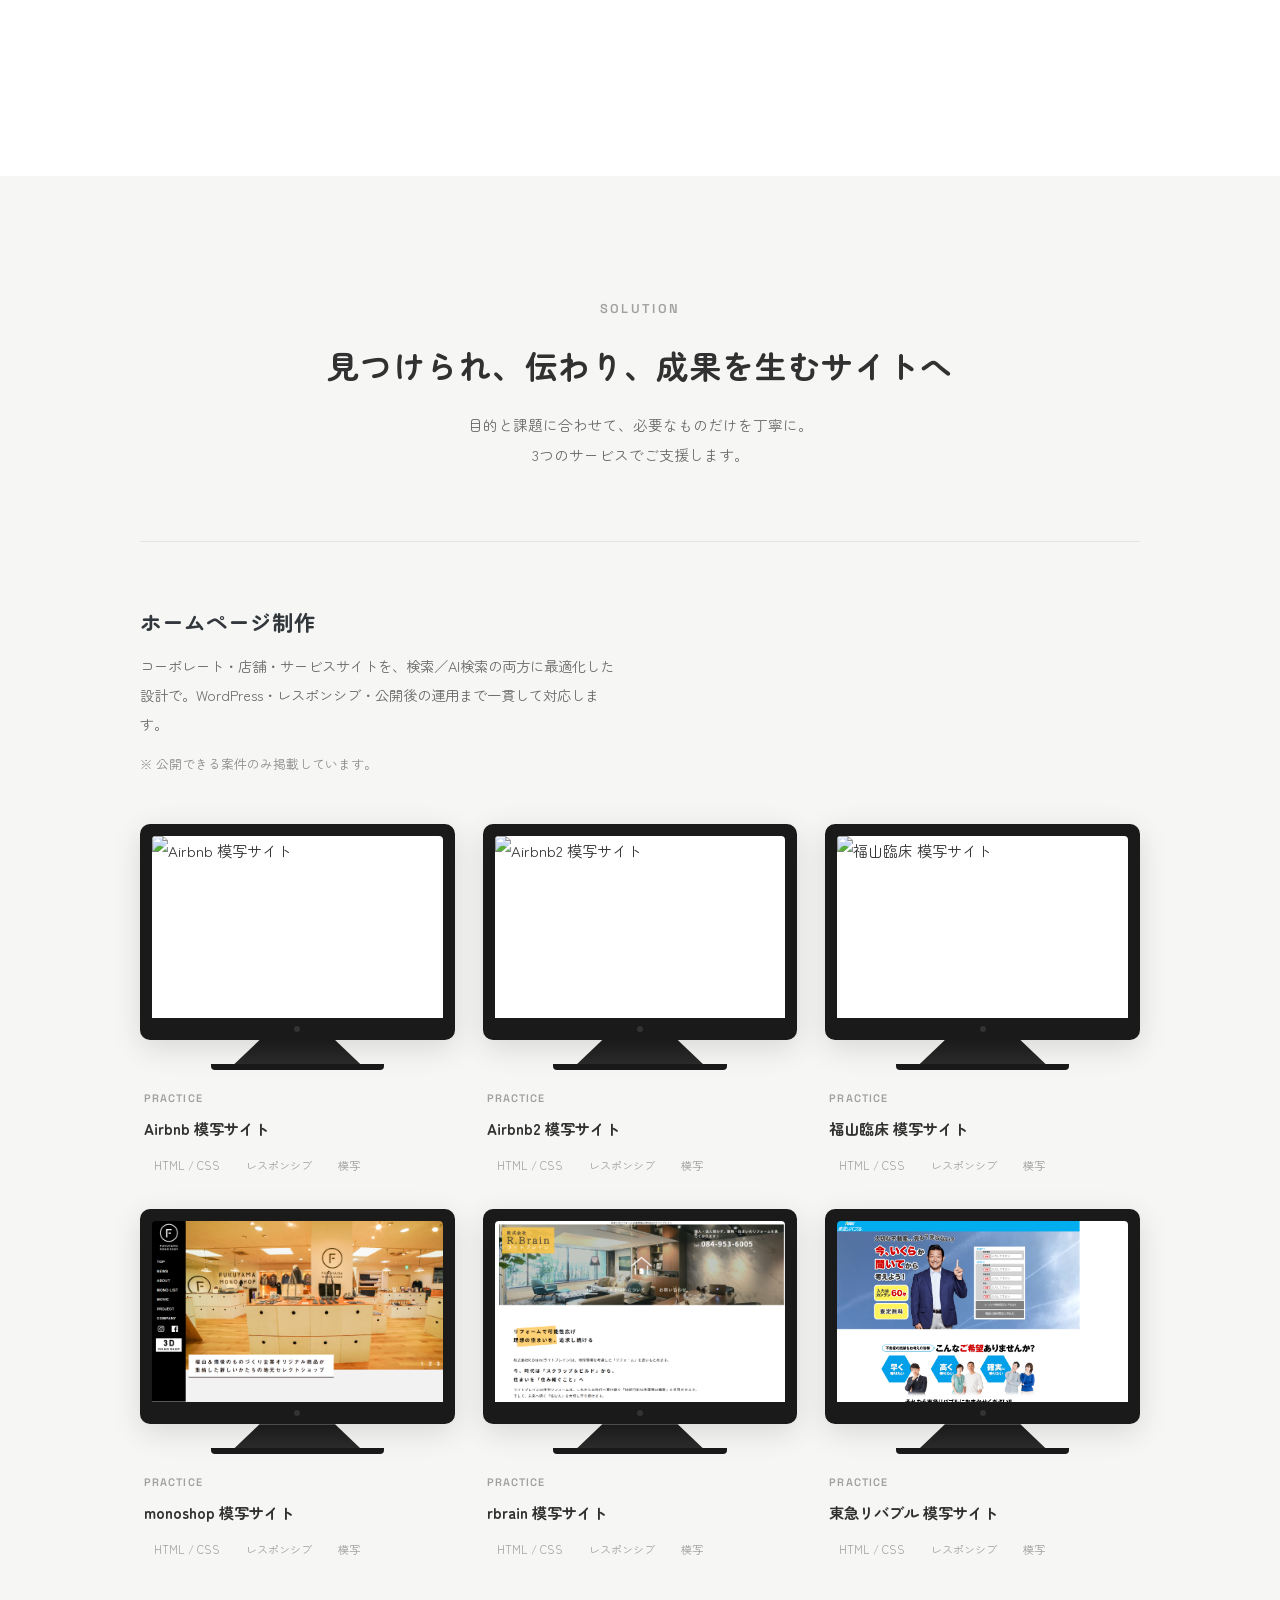
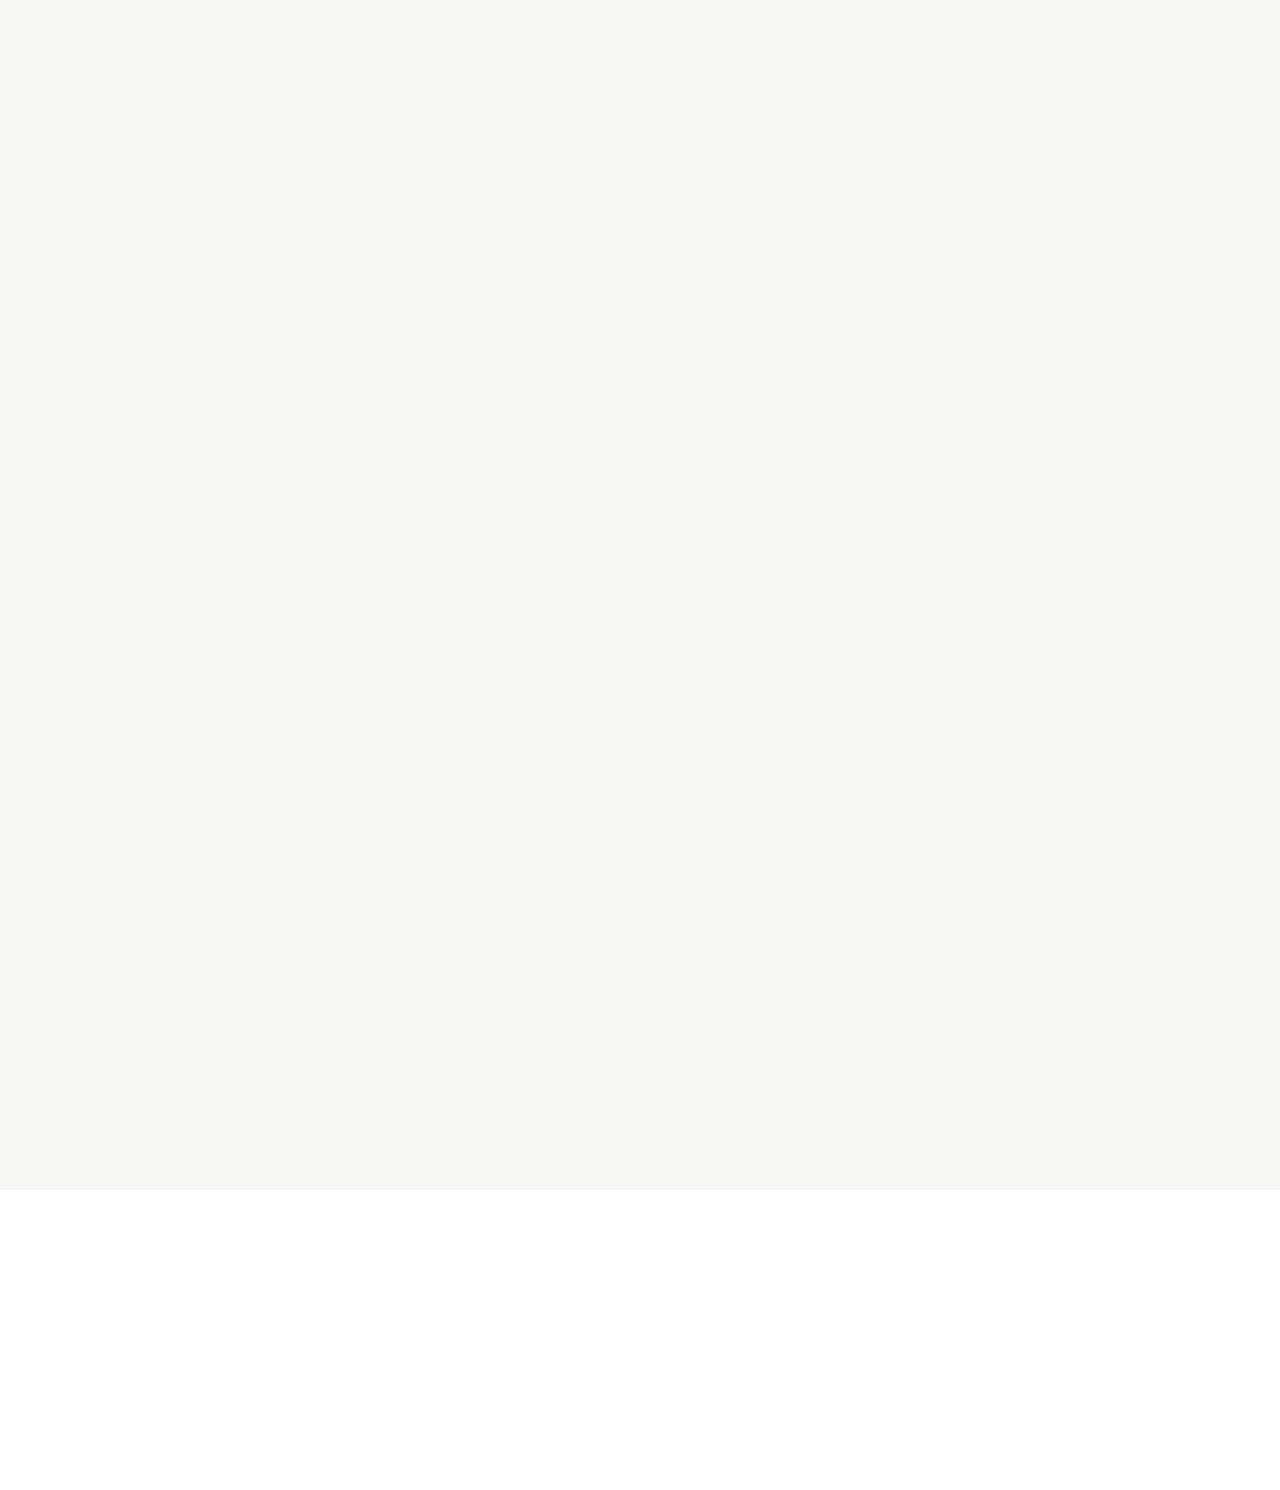
==== commit aecd88ca: "住所、実績入れた" ====
--- a/index.html
+++ b/index.html
@@ -574,6 +574,12 @@
     line-height: 2;
     color: var(--text-light);
     max-width: 480px;
+  }
+  .service-group__note {
+    font-size: 0.8rem;
+    color: var(--text-light);
+    margin-top: 12px;
+    opacity: 0.75;
   }
   .service-group__works {
     display: grid;
@@ -1291,51 +1297,97 @@
       <div class="service-group__head">
         <h3 class="service-group__title">ホームページ制作</h3>
         <p class="service-group__desc">コーポレート・店舗・サービスサイトを、検索／AI検索の両方に最適化した設計で。WordPress・レスポンシブ・公開後の運用まで一貫して対応します。</p>
+        <p class="service-group__note">※ 公開できる案件のみ掲載しています。</p>
       </div>
       <div class="service-group__works">
         <article class="work-card">
           <div class="monitor">
             <div class="monitor-screen">
-              <img src="https://placehold.co/800x1800/e8f0fe/4a90d9?text=Site+1%0AScroll+%E2%86%93" alt="制作事例1">
+              <img src="images/airbnb.png" alt="Airbnb 模写サイト">
             </div>
             <div class="monitor-chin"><span class="monitor-chin-dot"></span></div>
           </div>
           <div class="monitor-stand"></div>
           <div class="monitor-base"></div>
           <div class="work-info">
-            <p class="work-category">Corporate</p>
-            <h3 class="work-name">建築設計事務所 コーポレートサイト</h3>
-            <div class="work-tags"><span class="work-tag">WordPress</span><span class="work-tag">レスポンシブ</span><span class="work-tag">写真撮影</span></div>
+            <p class="work-category">Practice</p>
+            <h3 class="work-name">Airbnb 模写サイト</h3>
+            <div class="work-tags"><span class="work-tag">HTML / CSS</span><span class="work-tag">レスポンシブ</span><span class="work-tag">模写</span></div>
           </div>
         </article>
         <article class="work-card">
           <div class="monitor">
             <div class="monitor-screen">
-              <img src="https://placehold.co/800x1800/fef3e0/e67e22?text=Site+2%0AScroll+%E2%86%93" alt="制作事例2">
+              <img src="images/airbnb2.png" alt="Airbnb2 模写サイト">
             </div>
             <div class="monitor-chin"><span class="monitor-chin-dot"></span></div>
           </div>
           <div class="monitor-stand"></div>
           <div class="monitor-base"></div>
           <div class="work-info">
-            <p class="work-category">Clinic</p>
-            <h3 class="work-name">歯科クリニック ホームページリニューアル</h3>
-            <div class="work-tags"><span class="work-tag">WordPress</span><span class="work-tag">CMS</span><span class="work-tag">SEO対策</span></div>
+            <p class="work-category">Practice</p>
+            <h3 class="work-name">Airbnb2 模写サイト</h3>
+            <div class="work-tags"><span class="work-tag">HTML / CSS</span><span class="work-tag">レスポンシブ</span><span class="work-tag">模写</span></div>
           </div>
         </article>
         <article class="work-card">
           <div class="monitor">
             <div class="monitor-screen">
-              <img src="https://placehold.co/800x1800/e8f5e9/2e7d32?text=Site+3%0AScroll+%E2%86%93" alt="制作事例3">
+              <img src="images/fukuyamarinshou.png" alt="福山臨床 模写サイト">
             </div>
             <div class="monitor-chin"><span class="monitor-chin-dot"></span></div>
           </div>
           <div class="monitor-stand"></div>
           <div class="monitor-base"></div>
           <div class="work-info">
-            <p class="work-category">Cafe &amp; Restaurant</p>
-            <h3 class="work-name">カフェ・ベーカリー 店舗サイト</h3>
-            <div class="work-tags"><span class="work-tag">HTML / CSS</span><span class="work-tag">ロゴ制作</span><span class="work-tag">写真撮影</span></div>
+            <p class="work-category">Practice</p>
+            <h3 class="work-name">福山臨床 模写サイト</h3>
+            <div class="work-tags"><span class="work-tag">HTML / CSS</span><span class="work-tag">レスポンシブ</span><span class="work-tag">模写</span></div>
+          </div>
+        </article>
+        <article class="work-card">
+          <div class="monitor">
+            <div class="monitor-screen">
+              <img src="images/monoshop.png" alt="monoshop 模写サイト">
+            </div>
+            <div class="monitor-chin"><span class="monitor-chin-dot"></span></div>
+          </div>
+          <div class="monitor-stand"></div>
+          <div class="monitor-base"></div>
+          <div class="work-info">
+            <p class="work-category">Practice</p>
+            <h3 class="work-name">monoshop 模写サイト</h3>
+            <div class="work-tags"><span class="work-tag">HTML / CSS</span><span class="work-tag">レスポンシブ</span><span class="work-tag">模写</span></div>
+          </div>
+        </article>
+        <article class="work-card">
+          <div class="monitor">
+            <div class="monitor-screen">
+              <img src="images/rbrain.png" alt="rbrain 模写サイト">
+            </div>
+            <div class="monitor-chin"><span class="monitor-chin-dot"></span></div>
+          </div>
+          <div class="monitor-stand"></div>
+          <div class="monitor-base"></div>
+          <div class="work-info">
+            <p class="work-category">Practice</p>
+            <h3 class="work-name">rbrain 模写サイト</h3>
+            <div class="work-tags"><span class="work-tag">HTML / CSS</span><span class="work-tag">レスポンシブ</span><span class="work-tag">模写</span></div>
+          </div>
+        </article>
+        <article class="work-card">
+          <div class="monitor">
+            <div class="monitor-screen">
+              <img src="images/toukyuribaburu.png" alt="東急リバブル 模写サイト">
+            </div>
+            <div class="monitor-chin"><span class="monitor-chin-dot"></span></div>
+          </div>
+          <div class="monitor-stand"></div>
+          <div class="monitor-base"></div>
+          <div class="work-info">
+            <p class="work-category">Practice</p>
+            <h3 class="work-name">東急リバブル 模写サイト</h3>
+            <div class="work-tags"><span class="work-tag">HTML / CSS</span><span class="work-tag">レスポンシブ</span><span class="work-tag">模写</span></div>
           </div>
         </article>
       </div>
@@ -1346,12 +1398,13 @@
       <div class="service-group__head">
         <h3 class="service-group__title">アプリ制作</h3>
         <p class="service-group__desc">iOS/Androidのモバイルアプリ、業務Webアプリを企画〜開発まで。使いやすいUI/UXと安定した動作で、現場の課題を解決します。</p>
+        <p class="service-group__note">※ 公開できる案件のみ掲載しています。</p>
       </div>
       <div class="service-group__works service-group__works-2col">
         <article class="work-card">
           <div class="monitor">
             <div class="monitor-screen">
-              <img src="https://placehold.co/800x1800/fce4ec/c62828?text=Site+4%0AScroll+%E2%86%93" alt="制作事例4">
+              <img src="images/studyreport.png" alt="勉強時間記録アプリ StudyReport">
             </div>
             <div class="monitor-chin"><span class="monitor-chin-dot"></span></div>
           </div>
@@ -1359,23 +1412,23 @@
           <div class="monitor-base"></div>
           <div class="work-info">
             <p class="work-category">App</p>
-            <h3 class="work-name">フィットネスジム 予約アプリ</h3>
-            <div class="work-tags"><span class="work-tag">React Native</span><span class="work-tag">UI/UX</span><span class="work-tag">API連携</span></div>
+            <h3 class="work-name">勉強時間記録アプリ StudyReport</h3>
+            <div class="work-tags"><span class="work-tag">React</span><span class="work-tag">UI/UX</span><span class="work-tag">学習管理</span></div>
           </div>
         </article>
         <article class="work-card">
           <div class="monitor">
             <div class="monitor-screen">
-              <img src="https://placehold.co/800x1800/f3e5f5/7b1fa2?text=Site+5%0AScroll+%E2%86%93" alt="制作事例5">
+              <img src="images/tsukimi.png" alt="家計簿管理アプリ Tsukimi">
             </div>
             <div class="monitor-chin"><span class="monitor-chin-dot"></span></div>
           </div>
           <div class="monitor-stand"></div>
           <div class="monitor-base"></div>
           <div class="work-info">
-            <p class="work-category">Beauty</p>
-            <h3 class="work-name">美容室 ブランドサイト制作</h3>
-            <div class="work-tags"><span class="work-tag">WordPress</span><span class="work-tag">ブランディング</span><span class="work-tag">名刺制作</span></div>
+            <p class="work-category">App</p>
+            <h3 class="work-name">家計簿管理アプリ Tsukimi</h3>
+            <div class="work-tags"><span class="work-tag">React</span><span class="work-tag">UI/UX</span><span class="work-tag">家計簿</span></div>
           </div>
         </article>
       </div>
@@ -1423,7 +1476,7 @@
       <li><a href="#solution">制作事例</a></li>
       <li><a href="contact.html">お問い合わせ</a></li>
     </ul>
-    <address class="footer-address">東京都渋谷区 | your-email@example.com</address>
+    <address class="footer-address">tsubochihiroyama2230@gmail.com</address>
     <p class="footer-copy">&copy; 2026 LinPlan. All Rights Reserved.</p>
     <button class="footer-toggle" id="footerToggle" aria-label="フッターを開閉">
       <span class="footer-toggle-label">
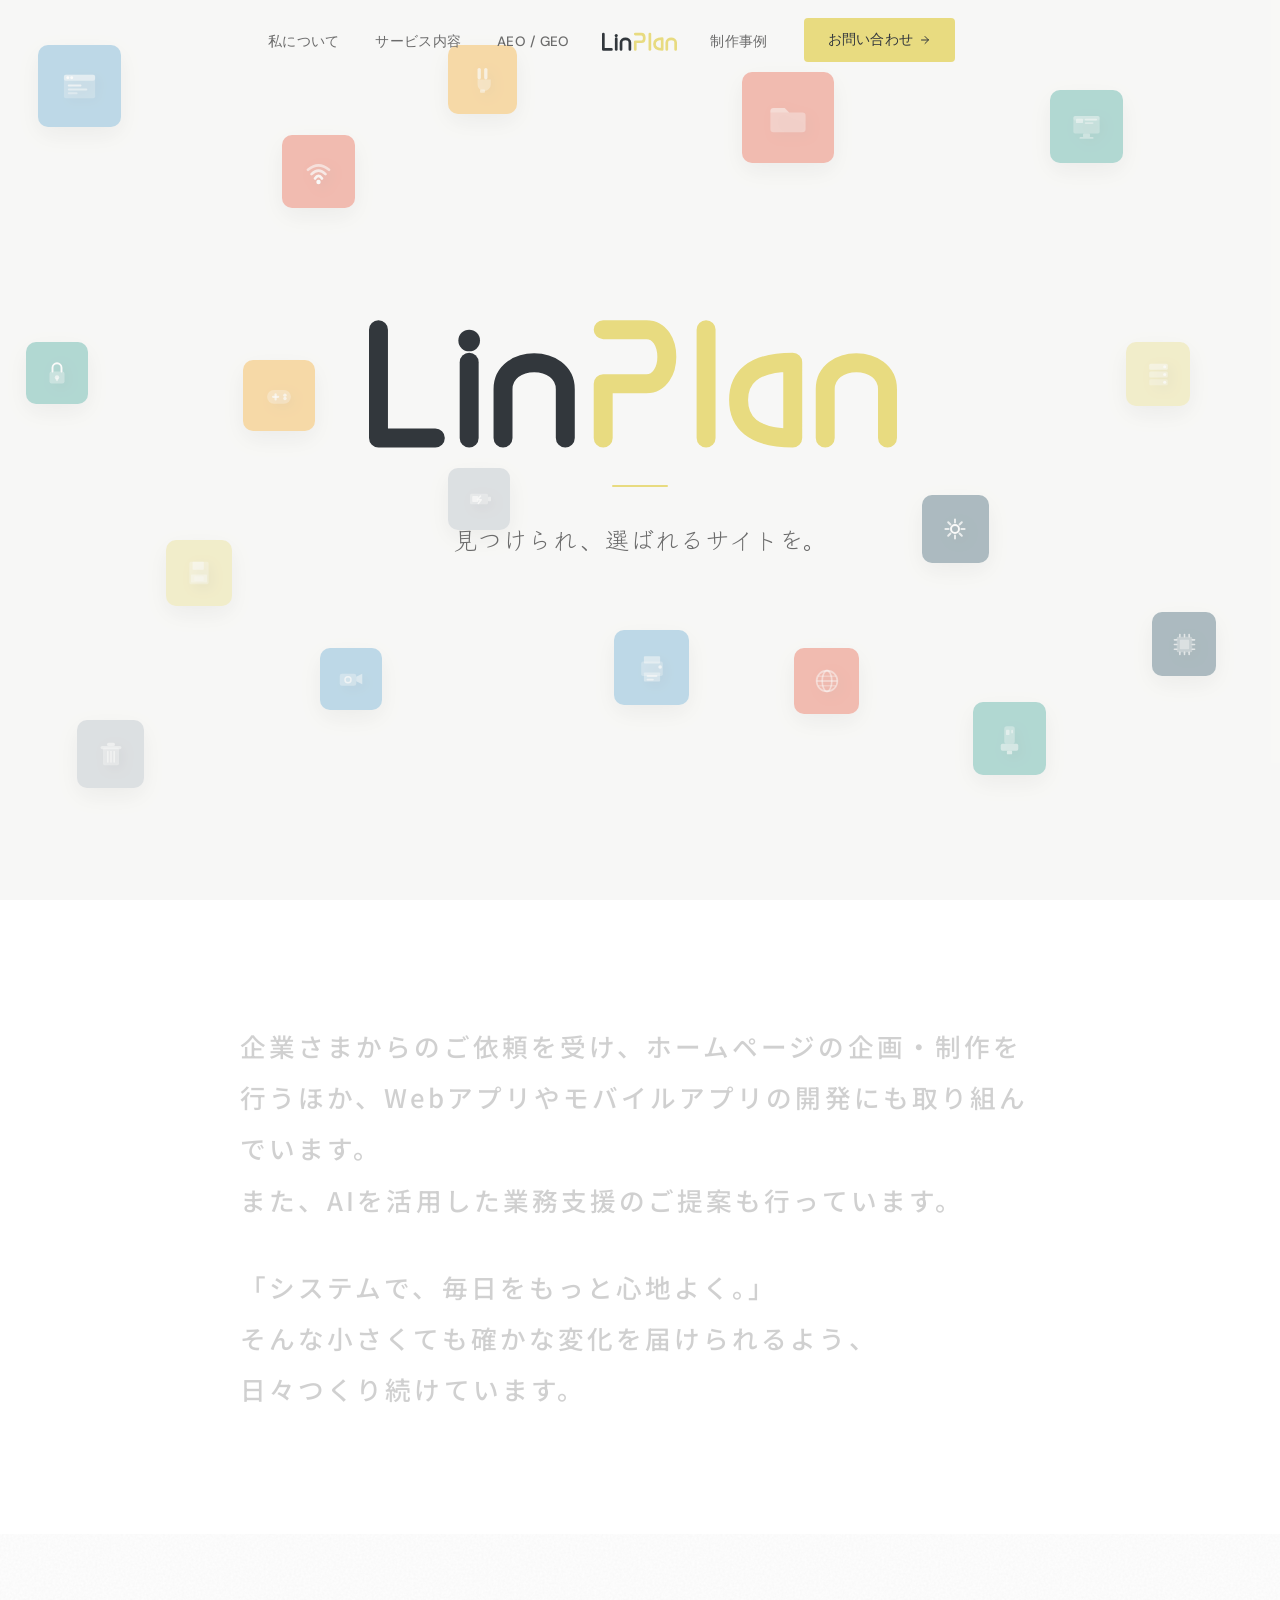
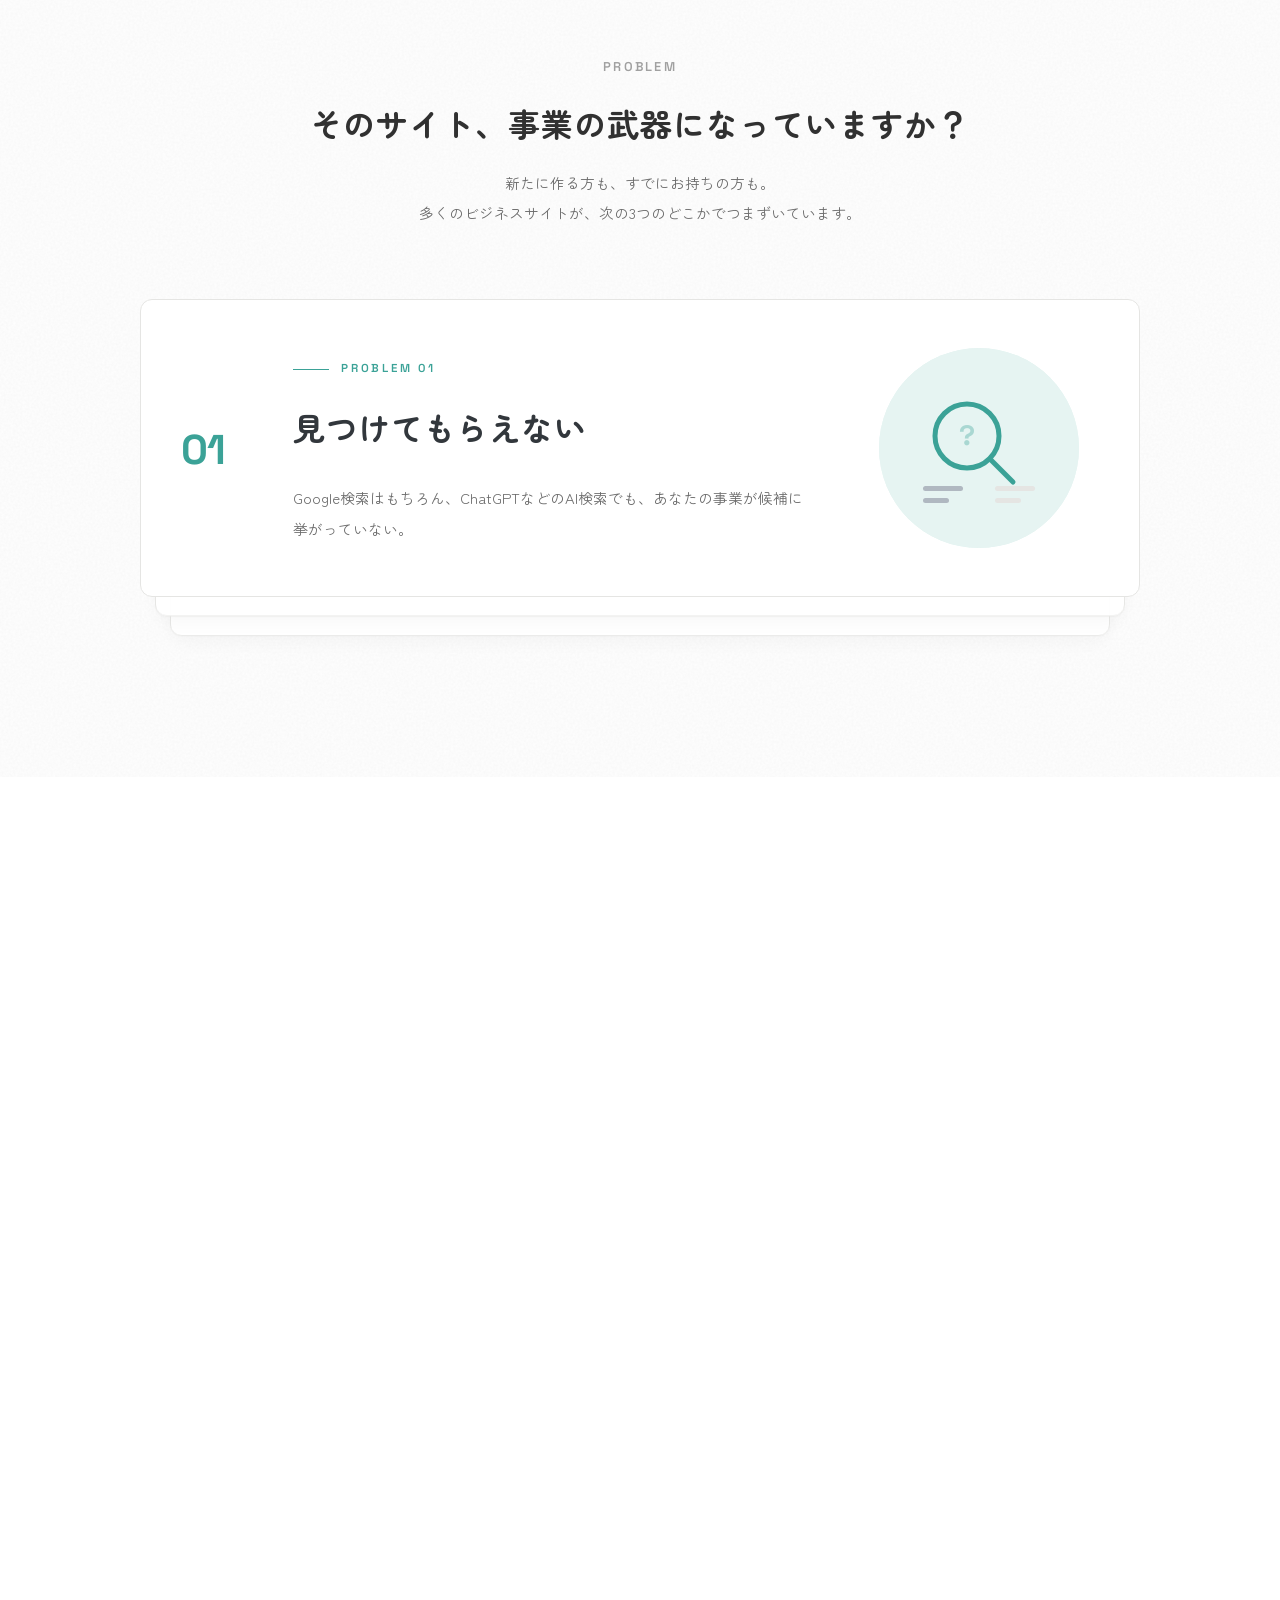
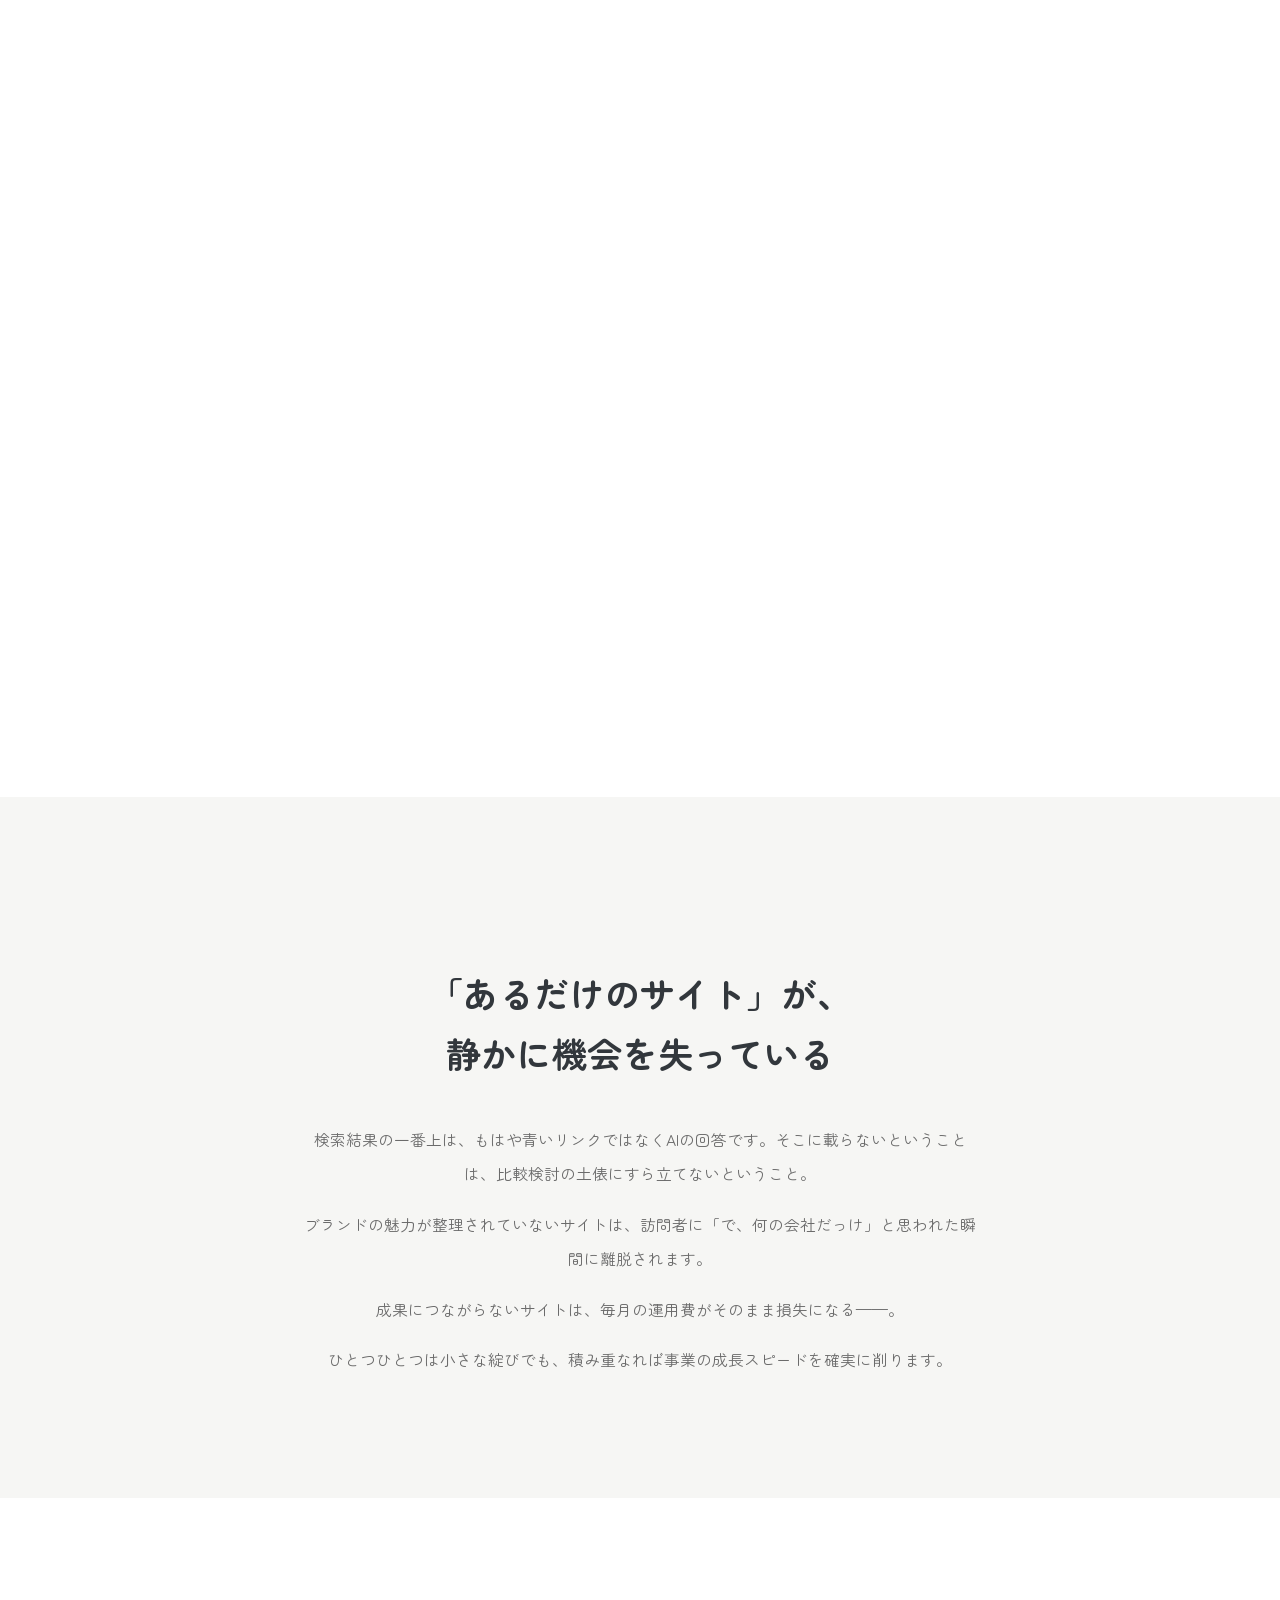
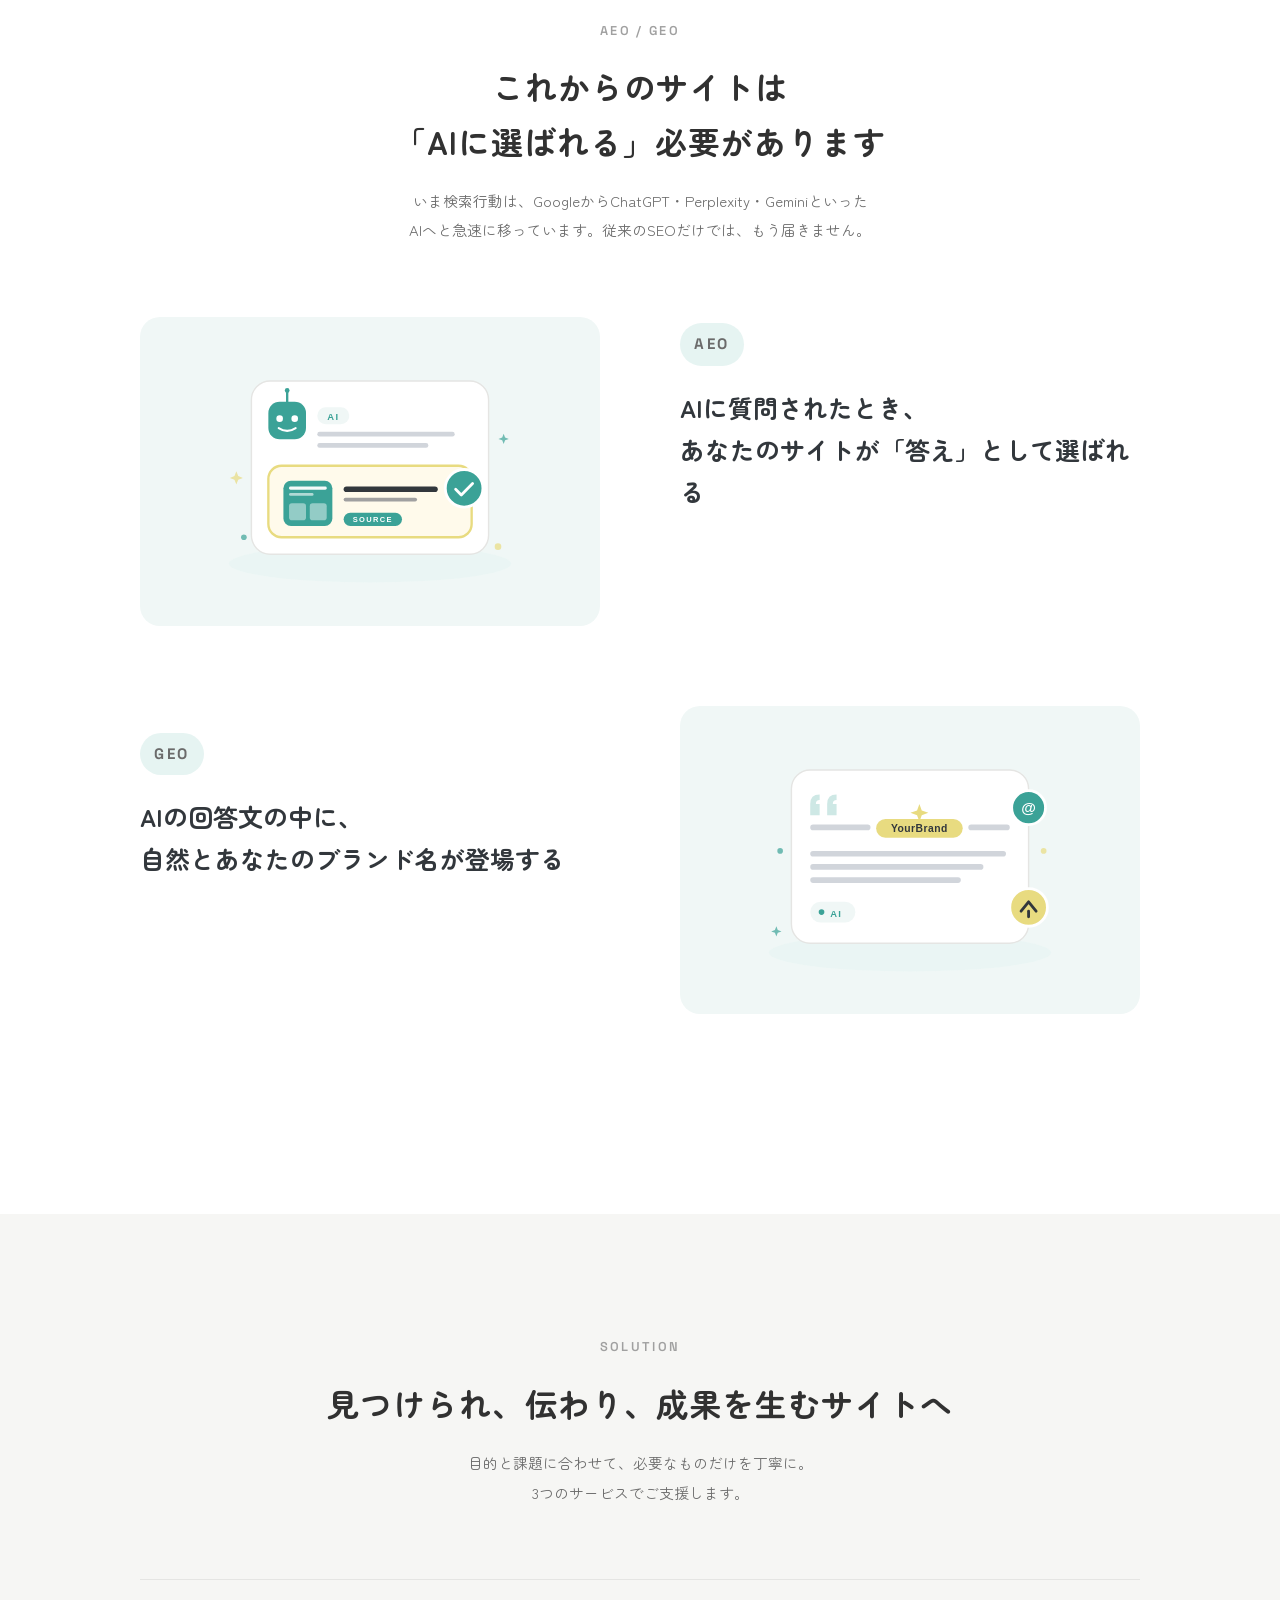
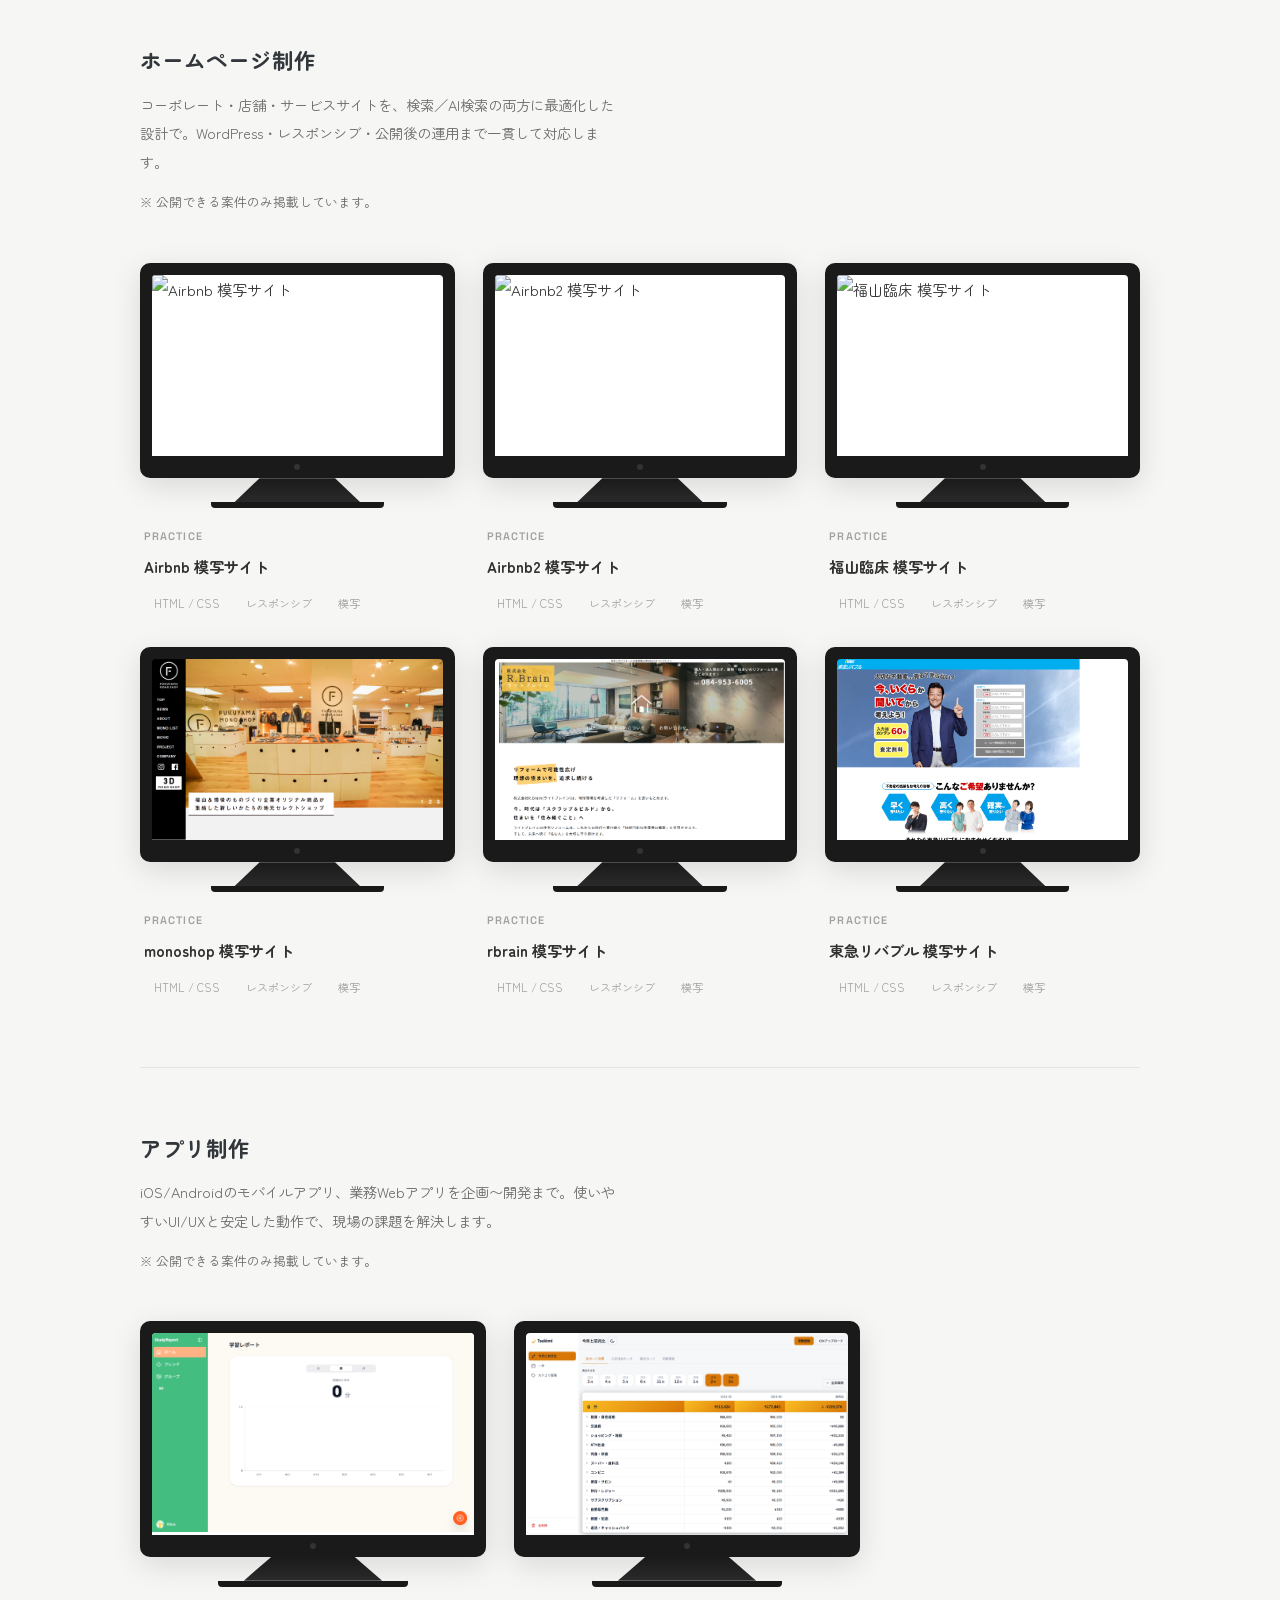
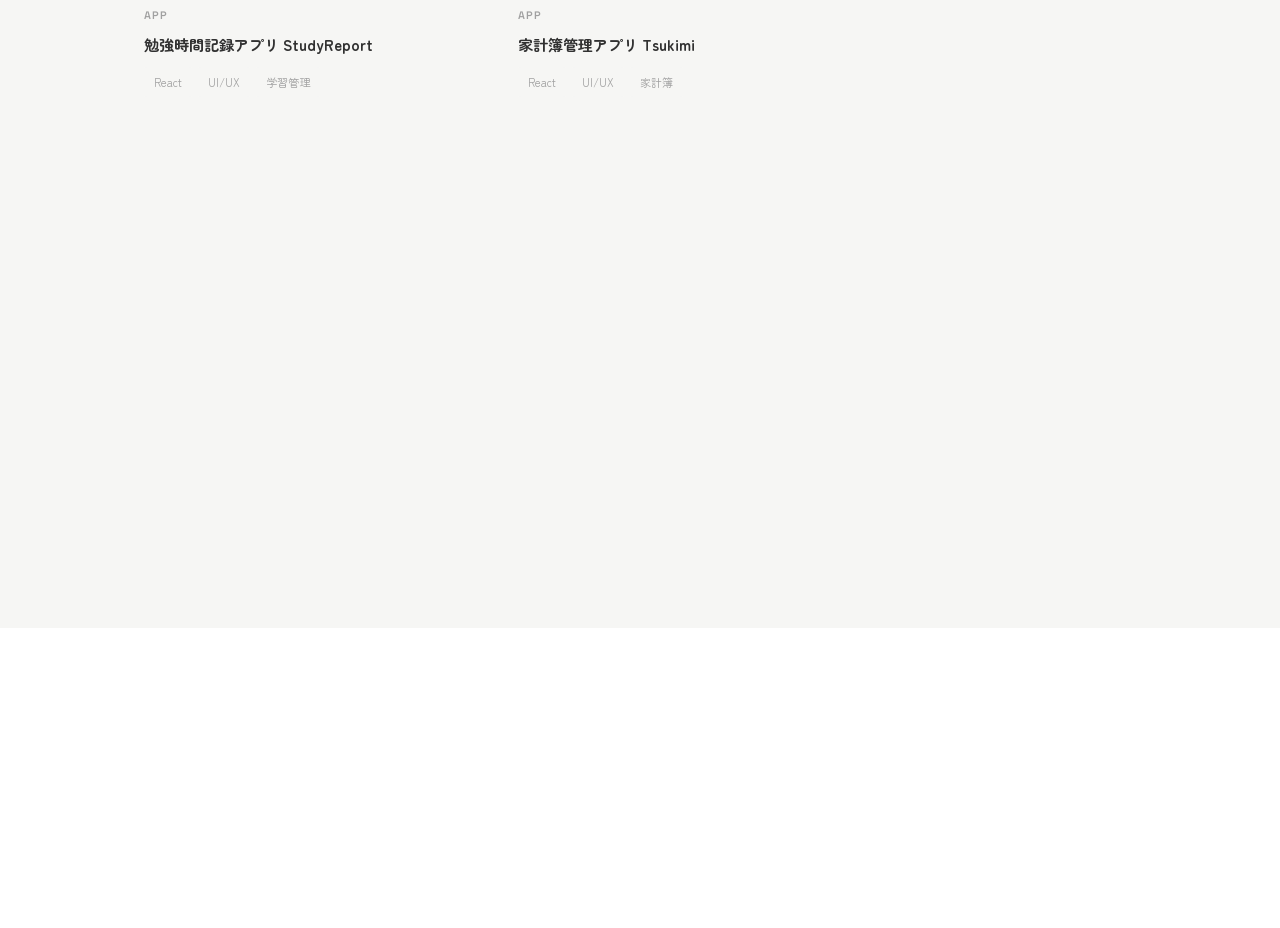
==== commit 0e92b56b: "design修正後" ====
--- a/index.html
+++ b/index.html
@@ -1,36 +1,41 @@
 <!DOCTYPE html>
-<html lang="ja">
+<html lang="ja" class="no-js">
 <head>
 <meta charset="UTF-8">
+<script>document.documentElement.classList.replace('no-js','js');</script>
 <meta name="viewport" content="width=device-width, initial-scale=1.0">
 <title>LinPlan | ホームページ・アプリ制作</title>
 
 <meta name="description" content="ホームページ・アプリ制作を通じて、ブランドの魅力を最大限に引き出します。丁寧なヒアリングと確かなデザインで、長く愛されるサイトをつくります。">
-<meta name="keywords" content="ホームページ制作, アプリ制作, WEBデザイン, WordPress, コーポレートサイト, レスポンシブ, SEO対策">
 <meta name="author" content="LinPlan">
 <meta name="robots" content="index, follow">
-<link rel="canonical" href="https://example.com/">
+<link rel="canonical" href="https://chihirotsuboyama.github.io/">
 
 <meta property="og:type" content="website">
 <meta property="og:title" content="LinPlan | ホームページ・アプリ制作">
 <meta property="og:description" content="丁寧なヒアリングと確かなデザインで、長く愛されるサイトをつくります。">
-<meta property="og:url" content="https://example.com/">
+<meta property="og:url" content="https://chihirotsuboyama.github.io/">
 <meta property="og:site_name" content="LinPlan">
 <meta property="og:locale" content="ja_JP">
+<meta property="og:image" content="https://chihirotsuboyama.github.io/images/ogp.png">
+<meta property="og:image:width" content="1200">
+<meta property="og:image:height" content="630">
+<meta property="og:image:alt" content="LinPlan | ホームページ・アプリ制作">
 
 <meta name="twitter:card" content="summary_large_image">
 <meta name="twitter:title" content="LinPlan | ホームページ・アプリ制作">
 <meta name="twitter:description" content="丁寧なヒアリングと確かなデザインで、長く愛されるサイトをつくります。">
+<meta name="twitter:image" content="https://chihirotsuboyama.github.io/images/ogp.png">
 
 <link rel="preconnect" href="https://fonts.googleapis.com">
 <link rel="preconnect" href="https://fonts.gstatic.com" crossorigin>
 <link href="https://fonts.googleapis.com/css2?family=Space+Grotesk:wght@400;500;600;700&family=DM+Sans:wght@300;400;500;600&family=Noto+Sans+JP:wght@300;400;500;700&family=Klee+One:wght@400;600&family=Caveat:wght@400;500;600;700&family=Zen+Maru+Gothic:wght@400;500;700;900&display=swap" rel="stylesheet">
 <link rel="stylesheet" href="css/common.css">
 
-<!-- アニメーション用ライブラリ (Problem / Agitate セクション) -->
-<script defer src="https://cdnjs.cloudflare.com/ajax/libs/gsap/3.12.5/gsap.min.js"></script>
-<script defer src="https://cdnjs.cloudflare.com/ajax/libs/gsap/3.12.5/ScrollTrigger.min.js"></script>
-<script defer src="https://cdn.jsdelivr.net/npm/split-type@0.3.4/umd/index.min.js"></script>
+<!-- アニメーション用ライブラリ（ローカルバンドル） -->
+<script defer src="js/vendor/gsap.min.js"></script>
+<script defer src="js/vendor/ScrollTrigger.min.js"></script>
+<script defer src="js/vendor/split-type.min.js"></script>
 
 <script type="application/ld+json">
 {
@@ -38,8 +43,7 @@
   "@type": "ProfessionalService",
   "name": "LinPlan",
   "description": "ホームページ・アプリ制作を通じて、ブランドの魅力を最大限に引き出します。",
-  "url": "https://example.com/",
-  "address": { "@type": "PostalAddress", "addressLocality": "渋谷区", "addressRegion": "東京都", "addressCountry": "JP" },
+  "url": "https://chihirotsuboyama.github.io/",
   "serviceType": ["ホームページ制作", "アプリ制作", "WEBデザイン", "WordPress構築", "SEO対策"],
   "areaServed": "JP"
 }
@@ -688,6 +692,16 @@
     border-radius: 3px;
   }
 
+  /* ============ JS/GSAP 非ロード時フォールバック ============ */
+  /* no-js: About を最初から濃い色で表示 */
+  html.no-js .about-content .line {
+    background-position: 0% center;
+  }
+  /* GSAPがロードされなかった場合も同様 */
+  html.js:not(.gsap-ready) .about-content .line {
+    background-position: 0% center;
+  }
+
   /* ============ RESPONSIVE (page-specific) ============ */
   @media (max-width: 900px) {
     .hero { --hero-gap: 40px; }
@@ -711,6 +725,8 @@
 <body>
 
 <!-- ========== LOADING SCREEN ========== -->
+<div id="scroll-progress"></div>
+
 <div id="lp-loader">
   <div id="lp-loader-inner">
     <!-- レモン（左半分） -->
@@ -809,6 +825,91 @@
     width: 100%;
     height: auto;
   }
+
+  /* ============ SCROLL PROGRESS BAR ============ */
+  #scroll-progress {
+    position: fixed;
+    top: 0; left: 0;
+    height: 2px;
+    width: 0%;
+    background: linear-gradient(to right, #E8DB80, #3ba297);
+    z-index: 99999;
+    pointer-events: none;
+    transition: width 0.08s linear;
+  }
+
+  /* ============ CUSTOM CURSOR ============ */
+
+  /* ============ NAV LINK HOVER UNDERLINE ============ */
+  .nav-links-left a,
+  .nav-links-right a:not(.nav-contact-link) {
+    position: relative;
+  }
+  .nav-links-left a::after,
+  .nav-links-right a:not(.nav-contact-link)::after {
+    content: '';
+    position: absolute;
+    bottom: -2px; left: 0;
+    width: 100%; height: 1px;
+    background: var(--accent);
+    transform: scaleX(0);
+    transform-origin: right;
+    transition: transform 0.35s var(--ease);
+  }
+  .nav-links-left a:hover::after,
+  .nav-links-right a:not(.nav-contact-link):hover::after {
+    transform: scaleX(1);
+    transform-origin: left;
+  }
+
+  /* ============ HERO CONTENT INITIAL STATE ============ */
+  html.js .hero-logo,
+  html.js .hero-divider,
+  html.js .hero-tagline,
+  html.js .hero-cta {
+    opacity: 0;
+    transform: translateY(20px);
+  }
+
+  /* ============ SECTION HEAD INITIAL STATE ============ */
+  html.js .section-en,
+  html.js .section-title,
+  html.js .section-desc {
+    opacity: 0;
+    transform: translateY(18px);
+  }
+
+  /* ============ WORK CARD INITIAL STATE ============ */
+  html.js .work-card {
+    opacity: 0;
+    transform: translateY(32px);
+  }
+
+  /* ============ SERVICE GROUP INITIAL STATE ============ */
+  html.js .service-group__head > * {
+    opacity: 0;
+    transform: translateY(16px);
+  }
+
+  /* ============ AEO/GEO TEXT INITIAL STATE ============ */
+  html.js .aeo-geo-tag,
+  html.js .aeo-geo-text h3,
+  html.js .aeo-geo-text p {
+    opacity: 0;
+    transform: translateY(14px);
+  }
+
+  /* ============ AGITATE BODY INITIAL STATE ============ */
+  html.js .agitate-body p {
+    opacity: 0;
+    transform: translateY(14px);
+  }
+
+  /* ============ MAGNETIC BUTTON ============ */
+  .fab-contact {
+    will-change: transform;
+  }
+
 </style>
 
 <script>
@@ -895,8 +996,45 @@
       }
     } catch (_) {}
 
+    // 2回目以降の訪問はローダーをスキップ（localStorage）
+    //  ↓ 「毎回フル再生したい」ため一時的に無効化中。
+    //    再度初回限定にしたい場合は、下の if (false) を if (true) に戻す。
+    if (false) {
+      try {
+        if (localStorage.getItem('lpVisited')) {
+          const skipEl = document.getElementById('lp-loader');
+          if (skipEl) skipEl.style.display = 'none';
+          document.body.classList.remove('loading');
+          return;
+        }
+        localStorage.setItem('lpVisited', '1');
+      } catch (_) {}
+    }
+
+    // ESC キーでスキップ
+    document.addEventListener('keydown', function skipOnEsc(e) {
+      if (e.key !== 'Escape') return;
+      document.removeEventListener('keydown', skipOnEsc);
+      const skipEl = document.getElementById('lp-loader');
+      if (!skipEl || skipEl.style.display === 'none') return;
+      skipEl.style.transition = 'opacity 0.3s ease';
+      skipEl.style.opacity = '0';
+      setTimeout(() => { skipEl.style.display = 'none'; document.body.classList.remove('loading'); }, 300);
+    });
+
+    // CDN タイムアウト対策: 3秒（60回×50ms）でローダーを強制終了
+    let retries = 0;
     const run = () => {
-      if (!window.gsap) { setTimeout(run, 50); return; }
+      if (!window.gsap) {
+        if (++retries > 60) {
+          const loader = document.getElementById('lp-loader');
+          if (loader) loader.style.display = 'none';
+          document.body.classList.remove('loading');
+          return;
+        }
+        setTimeout(run, 50);
+        return;
+      }
       const loader    = document.getElementById('lp-loader');
       const inner     = document.getElementById('lp-loader-inner');
       const lLeft     = document.querySelector('.lp-lemon-left');
@@ -904,25 +1042,24 @@
       const logoEl    = document.getElementById('lp-loader-logo');
       const heroLogo  = document.querySelector('.hero-logo');
 
+      document.documentElement.classList.add('gsap-ready');
       gsap.set(inner, { y: -300, scale: 0.5, opacity: 0 });
 
       const tl = gsap.timeline({ defaults: { ease: 'power3.out' } });
 
       tl
-        .to(inner, { y: 0, scale: 1, opacity: 1, duration: 0.7, ease: 'bounce.out' })
-
-        .to(inner, { rotation: -6, duration: 0.08, ease: 'power1.inOut' })
-        .to(inner, { rotation:  6, duration: 0.08, ease: 'power1.inOut' })
-        .to(inner, { rotation: -5, duration: 0.07, ease: 'power1.inOut' })
-        .to(inner, { rotation:  5, duration: 0.07, ease: 'power1.inOut' })
-        .to(inner, { rotation:  0, duration: 0.07, ease: 'power1.inOut' })
-
-        .to(lLeft,  { x: -90, rotation: -15, opacity: 0.6, duration: 0.55, ease: 'back.out(1.2)' }, '+=0.1')
-        .to(lRight, { x:  90, rotation:  15, opacity: 0.6, duration: 0.55, ease: 'back.out(1.2)' }, '<')
-
-        .to(logoEl, { opacity: 1, scale: 1, duration: 0.5, ease: 'back.out(1.6)' }, '-=0.2')
-
-        .to([lLeft, lRight], { opacity: 0, duration: 0.3 }, '+=0.2')
+        .to(inner, { y: 0, scale: 1, opacity: 1, duration: 0.5, ease: 'bounce.out' })
+
+        .to(inner, { rotation: -5, duration: 0.06, ease: 'power1.inOut' })
+        .to(inner, { rotation:  5, duration: 0.06, ease: 'power1.inOut' })
+        .to(inner, { rotation:  0, duration: 0.06, ease: 'power1.inOut' })
+
+        .to(lLeft,  { x: -90, rotation: -15, opacity: 0.6, duration: 0.4, ease: 'back.out(1.2)' }, '+=0.05')
+        .to(lRight, { x:  90, rotation:  15, opacity: 0.6, duration: 0.4, ease: 'back.out(1.2)' }, '<')
+
+        .to(logoEl, { opacity: 1, scale: 1, duration: 0.35, ease: 'back.out(1.6)' }, '-=0.15')
+
+        .to([lLeft, lRight], { opacity: 0, duration: 0.2 }, '+=0.1')
 
         .add(() => {
           if (!heroLogo) return;
@@ -934,17 +1071,17 @@
           gsap.to(logoEl, {
             x: dx, y: dy,
             scale: scale,
-            duration: 0.7,
+            duration: 0.5,
             ease: 'power3.inOut',
           });
-        }, '+=0.15')
-
-        .to(loader, { opacity: 0, duration: 0.5, ease: 'power2.inOut',
+        }, '+=0.1')
+
+        .to(loader, { opacity: 0, duration: 0.35, ease: 'power2.inOut',
           onComplete: () => {
             loader.style.display = 'none';
             document.body.classList.remove('loading');
           }
-        }, '+=0.5');
+        }, '+=0.3');
     };
     run();
   })();
@@ -954,7 +1091,7 @@
 <nav class="nav" id="nav" role="navigation" aria-label="メインナビゲーション">
   <div class="nav-inner">
     <ul class="nav-links-left">
-      <li><a href="about.html">私たちについて</a></li>
+      <li><a href="about.html">私について</a></li>
       <li><a href="#solution">サービス内容</a></li>
       <li><a href="aeo-geo.html">AEO / GEO</a></li>
     </ul>
@@ -975,7 +1112,7 @@
       </svg>
     </a>
     <ul class="nav-links-right">
-      <li><a href="#solution">制作事例</a></li>
+      <li><a href="#works">制作事例</a></li>
       <li><a href="contact.html" class="nav-contact-link">お問い合わせ
         <svg width="12" height="12" fill="none" stroke="currentColor" stroke-width="2" stroke-linecap="round" stroke-linejoin="round" viewBox="0 0 24 24"><path d="M5 12h14M12 5l7 7-7 7"/></svg>
       </a></li>
@@ -989,10 +1126,10 @@
 <div class="mobile-menu" id="mobileMenu" role="dialog" aria-label="モバイルメニュー">
   <button class="mobile-menu-close" onclick="toggleMenu()" aria-label="メニューを閉じる">&times;</button>
   <ul>
-    <li><a href="about.html" onclick="toggleMenu()">私たちについて</a></li>
+    <li><a href="about.html" onclick="toggleMenu()">私について</a></li>
     <li><a href="#solution" onclick="toggleMenu()">サービス内容</a></li>
     <li><a href="aeo-geo.html" onclick="toggleMenu()">AEO / GEO</a></li>
-    <li><a href="#solution" onclick="toggleMenu()">制作事例</a></li>
+    <li><a href="#works" onclick="toggleMenu()">制作事例</a></li>
     <li><a href="contact.html" onclick="toggleMenu()">お問い合わせ</a></li>
   </ul>
 </div>
@@ -1031,7 +1168,7 @@
   <div class="container">
     <div class="about-content reveal">
       <p>
-        <span class="line">企業さまからのご依頼を受け、ホームページの企画・制作を行うほか、個人でもWebアプリやモバイルアプリの開発に取り組んでいます。</span>
+        <span class="line">企業さまからのご依頼を受け、ホームページの企画・制作を行うほか、Webアプリやモバイルアプリの開発にも取り組んでいます。</span>
         <span class="line">また、AIを活用した業務支援のご提案も行っています。</span>
       </p>
       <p>
@@ -1293,7 +1430,7 @@
     </div>
 
     <!-- SERVICE 01: ホームページ制作 -->
-    <div class="service-group reveal">
+    <div class="service-group reveal" id="works">
       <div class="service-group__head">
         <h3 class="service-group__title">ホームページ制作</h3>
         <p class="service-group__desc">コーポレート・店舗・サービスサイトを、検索／AI検索の両方に最適化した設計で。WordPress・レスポンシブ・公開後の運用まで一貫して対応します。</p>
@@ -1470,10 +1607,10 @@
       </svg>
     </p>
     <ul class="footer-nav">
-      <li><a href="about.html">私たちについて</a></li>
+      <li><a href="about.html">私について</a></li>
       <li><a href="#solution">サービス内容</a></li>
       <li><a href="aeo-geo.html">AEO / GEO</a></li>
-      <li><a href="#solution">制作事例</a></li>
+      <li><a href="#works">制作事例</a></li>
       <li><a href="contact.html">お問い合わせ</a></li>
     </ul>
     <address class="footer-address">tsubochihiroyama2230@gmail.com</address>
@@ -1593,6 +1730,21 @@
     };
     applyTileScale();
     window.addEventListener('resize', applyTileScale, { passive: true });
+
+    // ヒーローが画面外に出たらアニメーション停止（CPU節約）
+    if ('IntersectionObserver' in window) {
+      const heroObs = new IntersectionObserver((entries) => {
+        const state = entries[0].isIntersecting ? 'running' : 'paused';
+        tileEls.forEach(t => { t.style.animationPlayState = state; });
+      }, { threshold: 0 });
+      heroObs.observe(frame);
+    }
+
+    // タブが非アクティブのときも停止
+    document.addEventListener('visibilitychange', () => {
+      const state = document.hidden ? 'paused' : 'running';
+      tileEls.forEach(t => { t.style.animationPlayState = state; });
+    });
   })();
 
   // ========== ABOUT: スクロール連動で行ごとに background-position をスライド ==========
@@ -1635,7 +1787,7 @@
     if (!window.gsap || !window.ScrollTrigger) return;
     gsap.registerPlugin(ScrollTrigger);
 
-    if (window.SplitType) {
+    if (window.SplitType && !reduceMotion) {
       document.querySelectorAll('[data-split]').forEach((el) => {
         new SplitType(el, { types: 'chars', charClass: 'char' });
       });
@@ -1643,12 +1795,22 @@
 
     const problemItems = gsap.utils.toArray('#problem .problem-item');
 
-    problemItems.forEach((item) => {
-      const chars = item.querySelectorAll('.problem-item__title .char');
-      if (chars.length) {
-        chars.forEach((c) => { c.style.transform = 'none'; c.style.opacity = '1'; });
-      }
-    });
+    // SplitType 文字アニメーション実装（Option A: MutationObserver で is-inview 時に発火）
+    if (window.SplitType && !reduceMotion) {
+      problemItems.forEach((item) => {
+        const chars = Array.from(item.querySelectorAll('.problem-item__title .char'));
+        if (!chars.length) return;
+        gsap.set(chars, { opacity: 0, y: 16 });
+        let animated = false;
+        const mo = new MutationObserver(() => {
+          if (!animated && item.classList.contains('is-inview')) {
+            animated = true;
+            gsap.to(chars, { opacity: 1, y: 0, duration: 0.4, stagger: 0.03, ease: 'power2.out' });
+          }
+        });
+        mo.observe(item, { attributes: true, attributeFilter: ['class'] });
+      });
+    }
 
     // モバイルは通常レイアウト + 各 item ごとに is-inview を付与
     if (window.matchMedia('(max-width: 900px)').matches || problemItems.length < 3) {
@@ -1697,7 +1859,7 @@
       scrollTrigger: {
         trigger: '#problem',
         start: 'top top',
-        end: '+=240%',
+        end: '+=180%',
         pin: true,
         scrub: 1.2,
         anticipatePin: 1,
@@ -1758,5 +1920,195 @@
 </script>
 <script src="js/common.js"></script>
 
+
+<script>
+/* ========== SCROLL PROGRESS BAR ========== */
+(() => {
+  const bar = document.getElementById('scroll-progress');
+  if (!bar) return;
+  let rafId = null;
+  window.addEventListener('scroll', () => {
+    if (rafId) return;
+    rafId = requestAnimationFrame(() => {
+      const max = document.documentElement.scrollHeight - window.innerHeight;
+      bar.style.width = (max > 0 ? (window.scrollY / max) * 100 : 0) + '%';
+      rafId = null;
+    });
+  }, { passive: true });
+})();
+
+/* ========== GSAP ANIMATIONS ========== */
+window.addEventListener('load', () => {
+  if (!window.gsap || !window.ScrollTrigger) return;
+  if (window.matchMedia('(prefers-reduced-motion: reduce)').matches) {
+    // reduced-motion: 初期状態を即座に表示
+    document.querySelectorAll('.hero-logo,.hero-divider,.hero-tagline,.hero-cta,.section-en,.section-title,.section-desc,.work-card,.service-group__head > *,.aeo-geo-tag,.aeo-geo-text h3,.aeo-geo-text p,.agitate-body p').forEach(el => {
+      el.style.opacity = '1';
+      el.style.transform = 'none';
+    });
+    return;
+  }
+  gsap.registerPlugin(ScrollTrigger);
+
+  /* ---- ① ヒーローコンテンツ 入場 stagger ---- */
+  const heroEls = ['.hero-logo', '.hero-divider', '.hero-tagline', '.hero-cta'].map(s => document.querySelector(s)).filter(Boolean);
+  if (heroEls.length) {
+    // ローダーが終わったあとに発火（bodyのloading classが消えるのを監視）
+    const fireHero = () => {
+      gsap.to(heroEls, {
+        opacity: 1, y: 0,
+        duration: 0.7,
+        stagger: 0.13,
+        ease: 'power3.out',
+        delay: 0.15,
+      });
+    };
+    if (!document.body.classList.contains('loading')) {
+      fireHero();
+    } else {
+      const mo = new MutationObserver(() => {
+        if (!document.body.classList.contains('loading')) { mo.disconnect(); fireHero(); }
+      });
+      mo.observe(document.body, { attributes: true, attributeFilter: ['class'] });
+    }
+  }
+
+  /* ---- ④ セクションヘッド stagger ---- */
+  document.querySelectorAll('.section-head').forEach(head => {
+    const els = [
+      head.querySelector('.section-en'),
+      head.querySelector('.section-title'),
+      head.querySelector('.section-desc'),
+    ].filter(Boolean);
+    if (!els.length) return;
+    ScrollTrigger.create({
+      trigger: head,
+      start: 'top 80%',
+      once: true,
+      onEnter: () => {
+        gsap.to(els, { opacity: 1, y: 0, duration: 0.65, stagger: 0.1, ease: 'power3.out' });
+      },
+    });
+  });
+
+  /* ---- ⑤ Work cards stagger ---- */
+  document.querySelectorAll('.service-group__works').forEach(grid => {
+    const cards = grid.querySelectorAll('.work-card');
+    if (!cards.length) return;
+    ScrollTrigger.create({
+      trigger: grid,
+      start: 'top 82%',
+      once: true,
+      onEnter: () => {
+        gsap.to(cards, { opacity: 1, y: 0, duration: 0.6, stagger: 0.08, ease: 'power3.out' });
+      },
+    });
+  });
+
+  /* ---- ⑥ Agitate タイトル SplitType アニメーション ---- */
+  const agitateTitle = document.querySelector('.agitate-title');
+  if (agitateTitle && window.SplitType) {
+    const split = new SplitType(agitateTitle, { types: 'lines', lineClass: 'agl' });
+    gsap.set(split.lines, { opacity: 0, y: 24, clipPath: 'inset(0 0 100% 0)' });
+    ScrollTrigger.create({
+      trigger: agitateTitle,
+      start: 'top 78%',
+      once: true,
+      onEnter: () => {
+        gsap.to(split.lines, {
+          opacity: 1, y: 0, clipPath: 'inset(0 0 0% 0)',
+          duration: 0.65, stagger: 0.12, ease: 'power3.out',
+        });
+      },
+    });
+  }
+
+  /* ---- Agitate body p stagger ---- */
+  const agitateParagraphs = document.querySelectorAll('.agitate-body p');
+  if (agitateParagraphs.length) {
+    ScrollTrigger.create({
+      trigger: '.agitate-body',
+      start: 'top 80%',
+      once: true,
+      onEnter: () => {
+        gsap.to(agitateParagraphs, { opacity: 1, y: 0, duration: 0.55, stagger: 0.1, ease: 'power3.out' });
+      },
+    });
+  }
+
+  /* ---- ⑧ AEO/GEO テキスト stagger ---- */
+  document.querySelectorAll('.aeo-geo-row').forEach(row => {
+    const els = [
+      row.querySelector('.aeo-geo-tag'),
+      row.querySelector('.aeo-geo-text h3'),
+      row.querySelector('.aeo-geo-text p'),
+    ].filter(Boolean);
+    const illust = row.querySelector('.aeo-geo-illust');
+    if (illust) {
+      gsap.set(illust, { opacity: 0, x: row.classList.contains('aeo-geo-row--reverse') ? -40 : 40, scale: 0.96 });
+    }
+    ScrollTrigger.create({
+      trigger: row,
+      start: 'top 78%',
+      once: true,
+      onEnter: () => {
+        if (illust) gsap.to(illust, { opacity: 1, x: 0, scale: 1, duration: 0.75, ease: 'power3.out' });
+        if (els.length) gsap.to(els, { opacity: 1, y: 0, duration: 0.55, stagger: 0.1, ease: 'power3.out', delay: 0.12 });
+      },
+    });
+  });
+
+  /* ---- ⑩ Service group head stagger ---- */
+  document.querySelectorAll('.service-group__head').forEach(head => {
+    const els = head.querySelectorAll('h3, p, a');
+    if (!els.length) return;
+    ScrollTrigger.create({
+      trigger: head,
+      start: 'top 82%',
+      once: true,
+      onEnter: () => {
+        gsap.to(els, { opacity: 1, y: 0, duration: 0.55, stagger: 0.09, ease: 'power3.out' });
+      },
+    });
+  });
+
+  /* ---- ⑨ マグネティック FAB ---- */
+  const fab = document.querySelector('.fab-contact');
+  if (fab && !window.matchMedia('(pointer: coarse)').matches) {
+    fab.addEventListener('mousemove', (e) => {
+      const r = fab.getBoundingClientRect();
+      const cx = r.left + r.width  / 2;
+      const cy = r.top  + r.height / 2;
+      const dx = (e.clientX - cx) * 0.35;
+      const dy = (e.clientY - cy) * 0.35;
+      gsap.to(fab, { x: dx, y: dy, duration: 0.4, ease: 'power2.out' });
+    });
+    fab.addEventListener('mouseleave', () => {
+      gsap.to(fab, { x: 0, y: 0, duration: 0.6, ease: 'elastic.out(1, 0.5)' });
+    });
+  }
+
+  /* ---- Section EN ライン装飾アニメーション ---- */
+  document.querySelectorAll('.section-en').forEach(el => {
+    if (!el.closest('.section-head')) return;
+    el.style.position = 'relative';
+    el.style.paddingLeft = '0';
+    ScrollTrigger.create({
+      trigger: el,
+      start: 'top 85%',
+      once: true,
+      onEnter: () => {
+        gsap.fromTo(el,
+          { letterSpacing: '0.05em', opacity: 0 },
+          { letterSpacing: '0.18em', opacity: 1, duration: 0.8, ease: 'power2.out' }
+        );
+      },
+    });
+  });
+
+  ScrollTrigger.refresh();
+});
+</script>
+
 </body>
 </html>
--- a/css/common.css
+++ b/css/common.css
@@ -368,3 +368,18 @@
     font-size: .78rem;
   }
 }
+
+/* ============================================================
+   アクセシビリティ：視覚過敏ユーザー向けにアニメーションを抑制
+   ============================================================ */
+@media (prefers-reduced-motion: reduce) {
+  *, *::before, *::after {
+    animation-duration: 0.01ms !important;
+    animation-iteration-count: 1 !important;
+    transition-duration: 0.01ms !important;
+    scroll-behavior: auto !important;
+  }
+  html { scroll-behavior: auto; }
+  .reveal { opacity: 1 !important; transform: none !important; }
+  .lp-nav-loader-bg, .lp-nav-logo-fly { transition: none !important; }
+}
